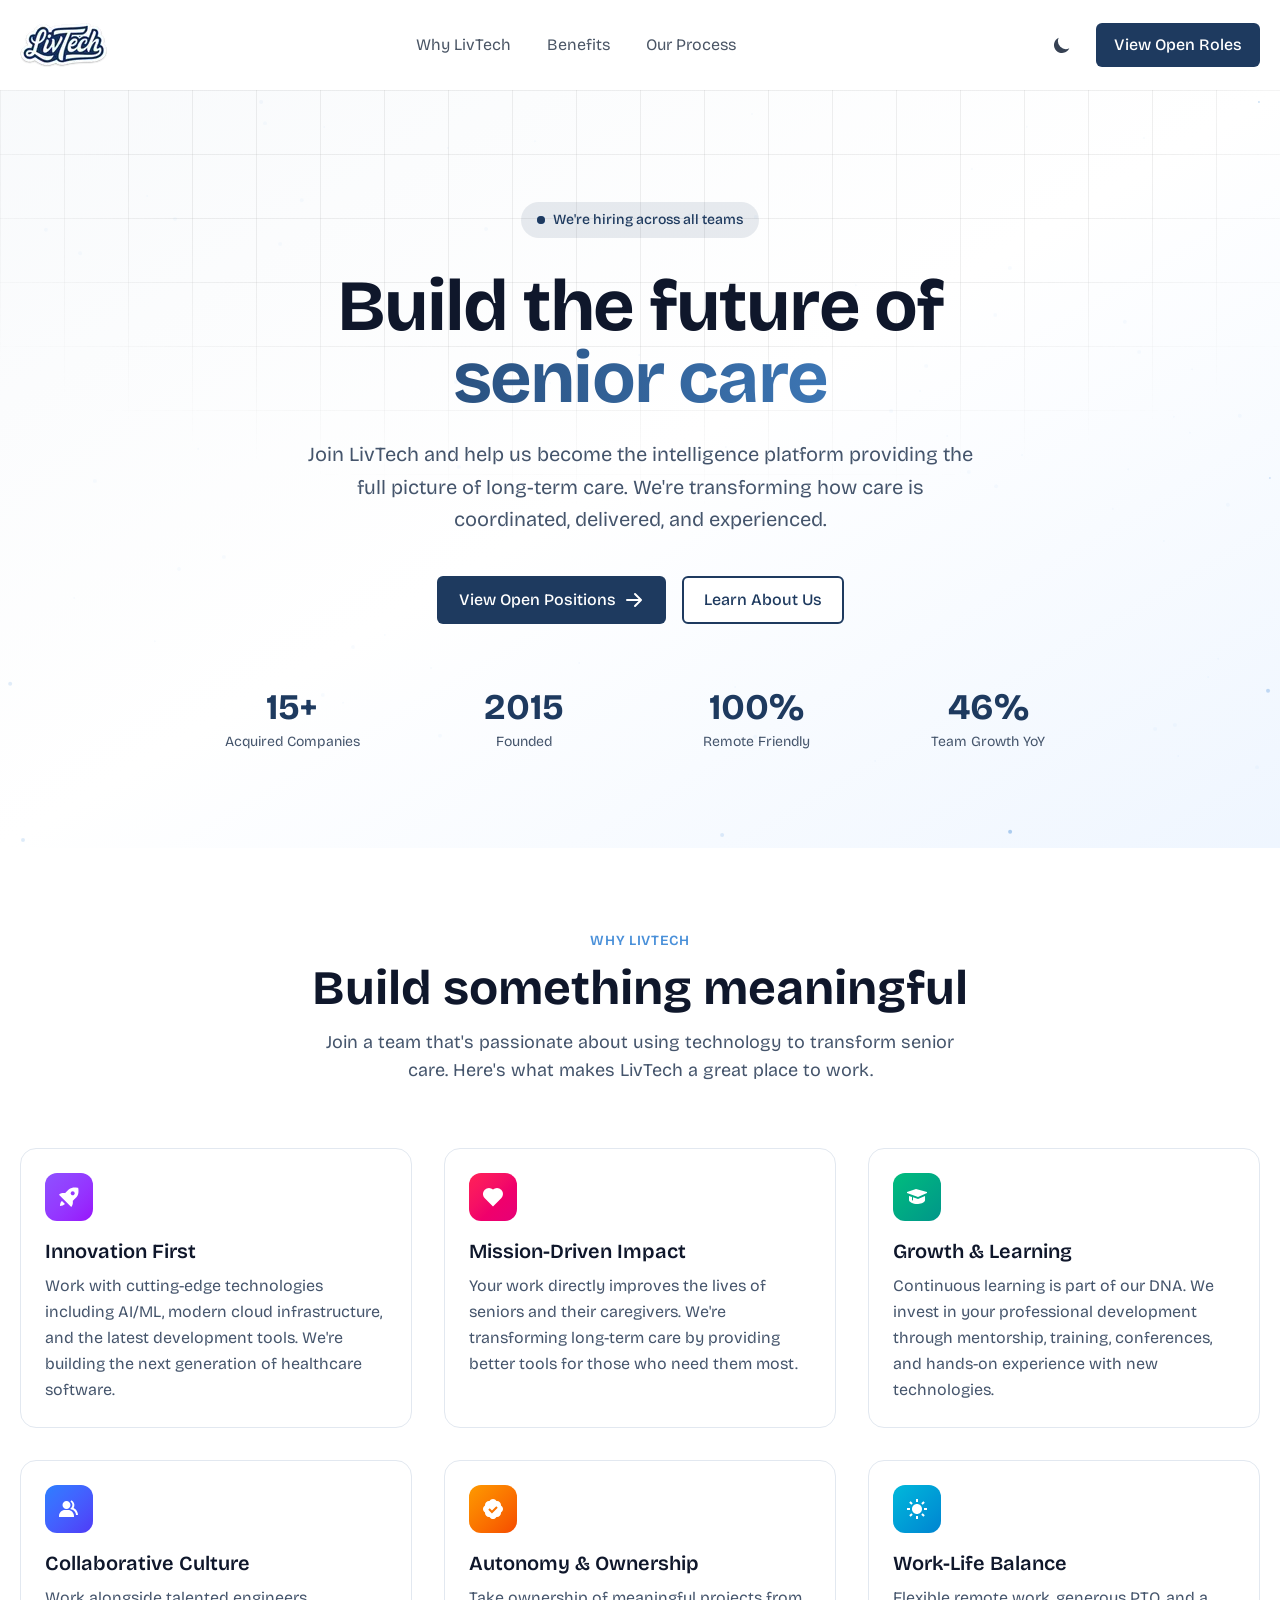
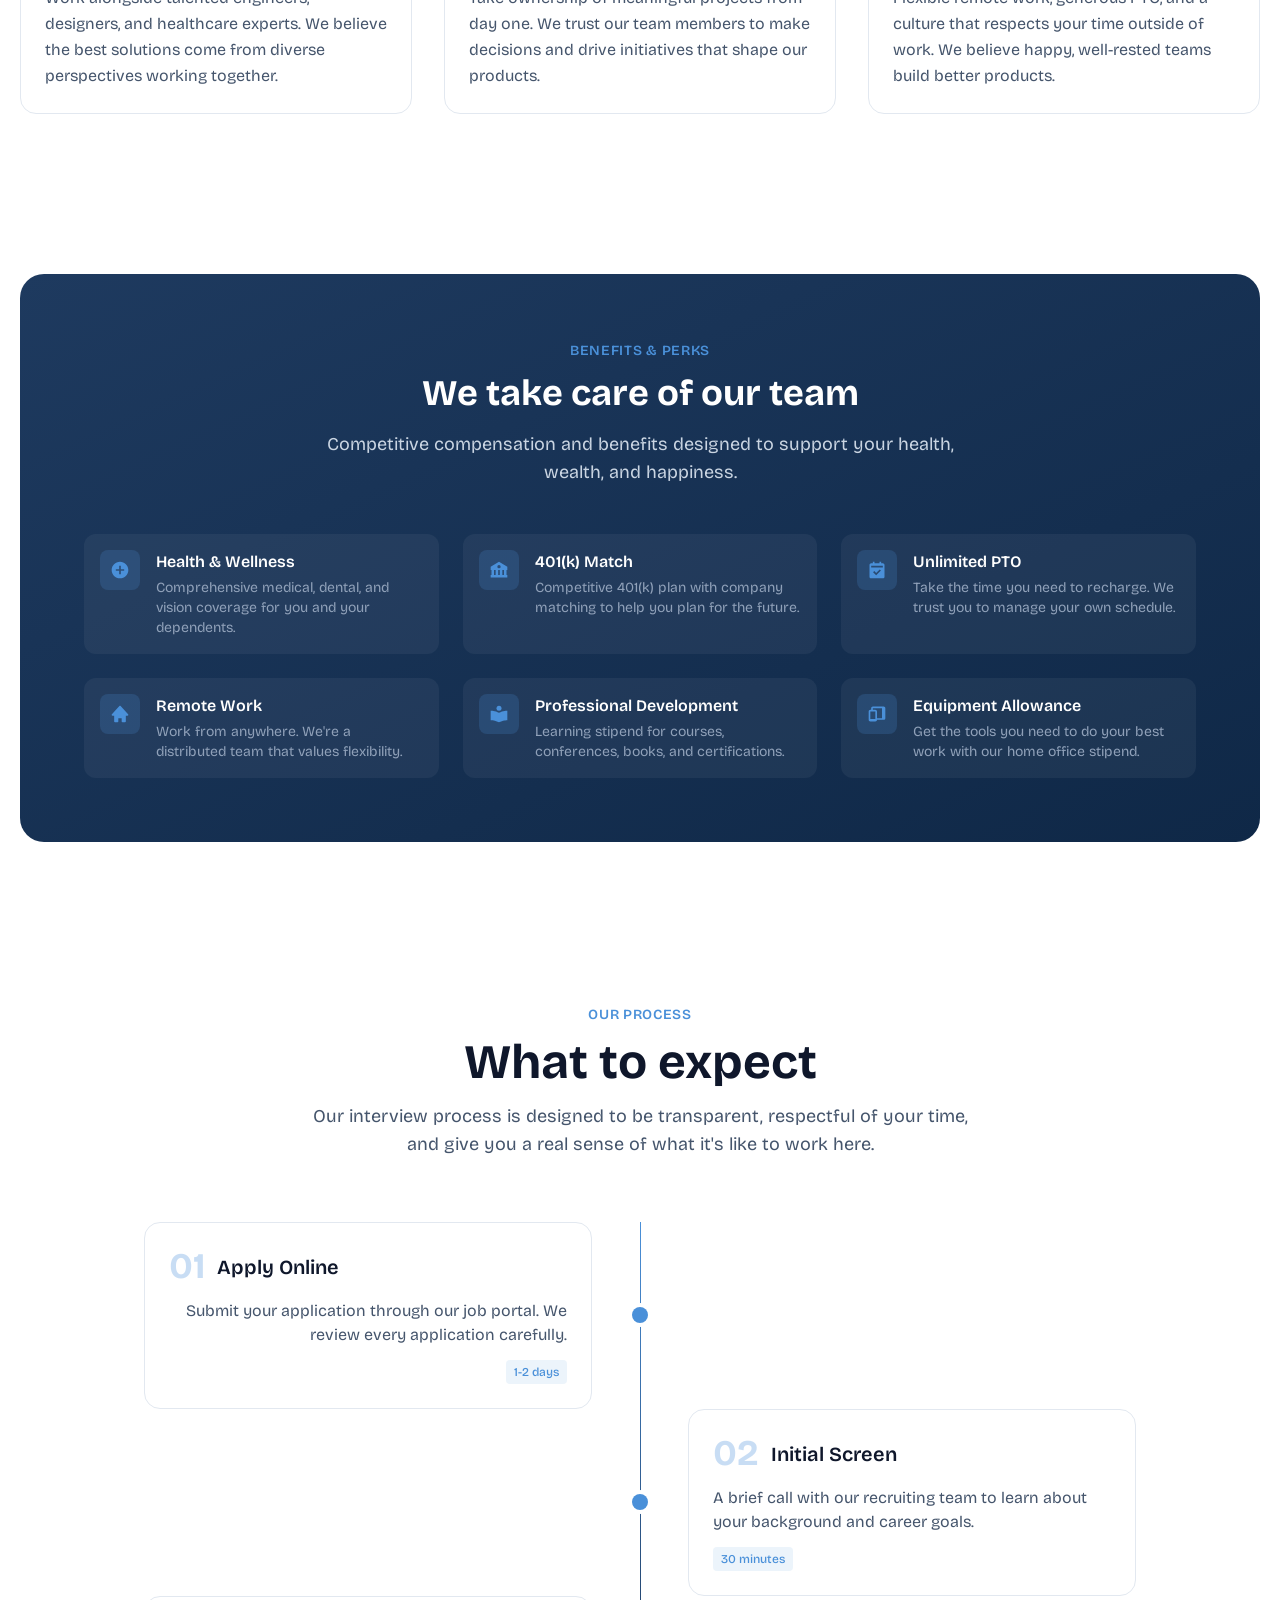
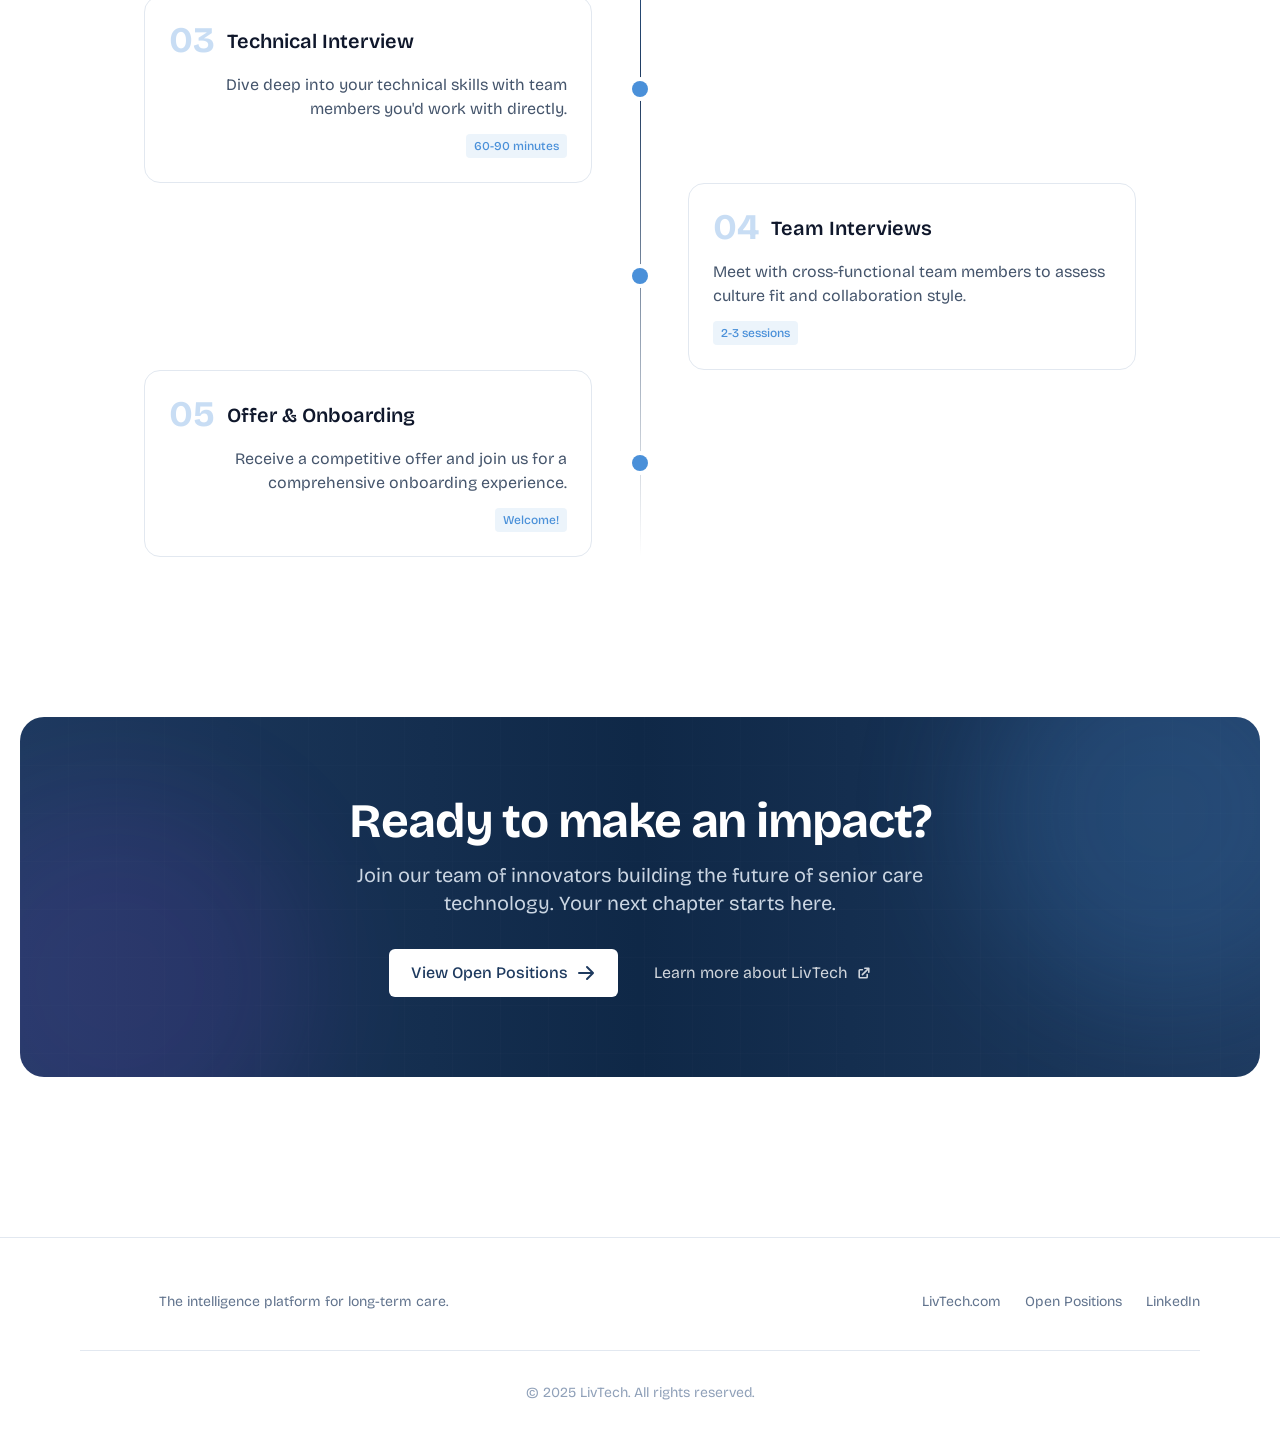
==== index.html @ d40697ac "deploy: LivTechHQ/careers@c39b46c22f52de91d1f152f5b314aa7f18fb8cab" ====
<!DOCTYPE html><html lang="en"> <head><meta charset="UTF-8"><meta name="viewport" content="width=device-width"><link rel="icon" type="image/png" href="/favicon.png"><meta name="generator" content="Astro v5.16.6"><!-- <link rel="preload" as="image" href={src} alt="Hero" /> --><title>LivTech Careers</title><link rel="canonical" href="https://careers.livtech.com/"><meta name="description" content="Find your next career at LivTech, the intelligence platform providing the full picture of long-term care"><meta name="robots" content="index, follow"><meta name="twitter:card" content="summary_large_image"><meta name="twitter:site" content="https://careers.livtech.com"><meta name="twitter:creator" content="@LivTechHQ"><!--
      openGraph={{
        basic: {
          url: canonicalURL,
          type: "website",
          title: `Astroship - Starter Template for Astro`,
          image: resolvedImageWithDomain,
        },
        image: {
          alt: "Astroship Homepage Screenshot",
        },
      }}
    --><style>@keyframes fade-in{0%{opacity:0}to{opacity:1}}@keyframes fade-in-up{0%{opacity:0;transform:translateY(20px)}to{opacity:1;transform:translateY(0)}}.animate-fade-in[data-astro-cid-zi4ldr3x]{animation:fade-in .6s ease-out forwards;opacity:0}.animate-fade-in-up[data-astro-cid-zi4ldr3x]{animation:fade-in-up .6s ease-out forwards;opacity:0}
</style>
<link rel="stylesheet" href="/assets/index.D-CEkFuH.css"></head> <body> <div class="max-w-(--breakpoint-xl) mx-auto px-5">  <header class="flex flex-col lg:flex-row justify-between items-center my-5">  <div class="flex w-full lg:w-auto items-center justify-between"> <a href="/" class="flex items-center gap-2"> <img src="/assets/livtech_rect.DrsUeqZ3_1WnBCJ.webp" alt="LivTech" loading="lazy" decoding="async" fetchpriority="auto" width="87" height="50" class="w-auto"> </a> <div class="flex items-center gap-2 lg:hidden"> <button class="theme-toggle p-2 rounded-lg hover:bg-gray-100 dark:hover:bg-gray-800 transition-colors" aria-label="Toggle theme" type="button"> <!-- Sun icon (shown in dark mode, click to go light) --> <svg class="w-5 h-5 hidden dark:block text-yellow-400" fill="currentColor" viewBox="0 0 20 20"> <path fill-rule="evenodd" d="M10 2a1 1 0 011 1v1a1 1 0 11-2 0V3a1 1 0 011-1zm4 8a4 4 0 11-8 0 4 4 0 018 0zm-.464 4.95l.707.707a1 1 0 001.414-1.414l-.707-.707a1 1 0 00-1.414 1.414zm2.12-10.607a1 1 0 010 1.414l-.706.707a1 1 0 11-1.414-1.414l.707-.707a1 1 0 011.414 0zM17 11a1 1 0 100-2h-1a1 1 0 100 2h1zm-7 4a1 1 0 011 1v1a1 1 0 11-2 0v-1a1 1 0 011-1zM5.05 6.464A1 1 0 106.465 5.05l-.708-.707a1 1 0 00-1.414 1.414l.707.707zm1.414 8.486l-.707.707a1 1 0 01-1.414-1.414l.707-.707a1 1 0 011.414 1.414zM4 11a1 1 0 100-2H3a1 1 0 000 2h1z" clip-rule="evenodd"></path> </svg> <!-- Moon icon (shown in light mode, click to go dark) --> <svg class="w-5 h-5 block dark:hidden text-gray-700" fill="currentColor" viewBox="0 0 20 20"> <path d="M17.293 13.293A8 8 0 016.707 2.707a8.001 8.001 0 1010.586 10.586z"></path> </svg> </button> <script type="module">function c(){const e=localStorage.getItem("theme"),t=window.matchMedia("(prefers-color-scheme: dark)").matches;e==="dark"||!e&&t?document.documentElement.classList.add("dark"):document.documentElement.classList.remove("dark")}function s(){const t=document.documentElement.classList.contains("dark")?"light":"dark";document.documentElement.classList.remove("light","dark"),document.documentElement.classList.add(t),localStorage.setItem("theme",t)}c();document.querySelectorAll(".theme-toggle").forEach(e=>{e.addEventListener("click",s)});window.matchMedia("(prefers-color-scheme: dark)").addEventListener("change",e=>{localStorage.getItem("theme")||(e.matches?document.documentElement.classList.add("dark"):document.documentElement.classList.remove("dark"))});document.addEventListener("astro:after-swap",c);</script>  <button id="astronav-menu" aria-label="Toggle Menu">  <svg fill="currentColor" class="w-4 h-4 text-gray-800 dark:text-gray-200" width="24" height="24" viewBox="0 0 24 24" xmlns="http://www.w3.org/2000/svg"> <title>Toggle Menu</title> <path class="astronav-close-icon astronav-toggle hidden" fill-rule="evenodd" clip-rule="evenodd" d="M18.278 16.864a1 1 0 01-1.414 1.414l-4.829-4.828-4.828 4.828a1 1 0 01-1.414-1.414l4.828-4.829-4.828-4.828a1 1 0 011.414-1.414l4.829 4.828 4.828-4.828a1 1 0 111.414 1.414l-4.828 4.829 4.828 4.828z"></path> <path class="astronav-open-icon astronav-toggle" fill-rule="evenodd" d="M4 5h16a1 1 0 010 2H4a1 1 0 110-2zm0 6h16a1 1 0 010 2H4a1 1 0 010-2zm0 6h16a1 1 0 010 2H4a1 1 0 010-2z"></path> </svg>  </button> </div> </div> <nav class="astronav-items astronav-toggle hidden w-full lg:w-auto mt-2 lg:flex lg:mt-0">  <ul class="flex flex-col lg:flex-row lg:gap-3"> <li> <a href="#why-livtech" class="flex lg:px-3 py-2 items-center text-gray-600 hover:text-gray-900 dark:text-gray-300 dark:hover:text-white transition-colors"> <span>Why LivTech</span> </a> </li><li> <a href="#benefits" class="flex lg:px-3 py-2 items-center text-gray-600 hover:text-gray-900 dark:text-gray-300 dark:hover:text-white transition-colors"> <span>Benefits</span> </a> </li><li> <a href="#process" class="flex lg:px-3 py-2 items-center text-gray-600 hover:text-gray-900 dark:text-gray-300 dark:hover:text-white transition-colors"> <span>Our Process</span> </a> </li> </ul> <div class="lg:hidden flex items-center mt-3 gap-4"> <a href="https://jobs.ashbyhq.com/livtech" target="_blank" class="rounded-md text-center transition-all duration-200 focus-visible:ring-2 ring-offset-2 ring-[var(--color-livtech-accent)] font-medium w-full px-4 py-2 bg-[var(--color-livtech-navy)] dark:bg-[var(--color-livtech-accent)] text-white dark:text-slate-900 hover:bg-[var(--color-livtech-navy-dark)] dark:hover:bg-[var(--color-livtech-accent-light)] border-2 border-transparent">
View Open Roles
 </a> </div>  </nav>  <script>(function(){const closeOnClick = false;

["DOMContentLoaded", "astro:after-swap"].forEach((event) => {
  document.addEventListener(event, addListeners);
});

// Function to clone and replace elements
function cloneAndReplace(element) {
  const clone = element.cloneNode(true);
  element.parentNode.replaceChild(clone, element);
}

function addListeners() {
  // Clean up existing listeners
  const oldMenuButton = document.getElementById("astronav-menu");
  if (oldMenuButton) {
    cloneAndReplace(oldMenuButton);
  }

  const oldDropdownMenus = document.querySelectorAll(".astronav-dropdown");
  oldDropdownMenus.forEach((menu) => {
    cloneAndReplace(menu);
  });

  // Mobile nav toggle
  const menuButton = document.getElementById("astronav-menu");
  menuButton && menuButton.addEventListener("click", toggleMobileNav);

  // Dropdown menus
  const dropdownMenus = document.querySelectorAll(".astronav-dropdown");
  dropdownMenus.forEach((menu) => {
    const button = menu.querySelector("button");
    button &&
      button.addEventListener("click", (event) =>
        toggleDropdownMenu(event, menu, dropdownMenus)
      );

    // Handle Submenu Dropdowns
    const dropDownSubmenus = menu.querySelectorAll(
      ".astronav-dropdown-submenu"
    );

    dropDownSubmenus.forEach((submenu) => {
      const submenuButton = submenu.querySelector("button");
      submenuButton &&
        submenuButton.addEventListener("click", (event) => {
          event.stopImmediatePropagation();
          toggleSubmenuDropdown(event, submenu);
        });
    });
  });

  // Clicking away from dropdown will remove the dropdown class
  document.addEventListener("click", closeAllDropdowns);

  if (closeOnClick) {
    handleCloseOnClick();
  }
}

function toggleMobileNav() {
  [...document.querySelectorAll(".astronav-toggle")].forEach((el) => {
    el.classList.toggle("hidden");
  });
}

function toggleDropdownMenu(event, menu, dropdownMenus) {
  toggleMenu(menu);

  // Close one dropdown when selecting another
  Array.from(dropdownMenus)
    .filter((el) => el !== menu && !menu.contains(el))
    .forEach(closeMenu);

  event.stopPropagation();
}

function toggleSubmenuDropdown(event, submenu) {
  event.stopPropagation();
  toggleMenu(submenu);

  // Close sibling submenus at the same nesting level
  const siblingSubmenus = submenu
    .closest(".astronav-dropdown")
    .querySelectorAll(".astronav-dropdown-submenu");
  Array.from(siblingSubmenus)
    .filter((el) => el !== submenu && !submenu.contains(el))
    .forEach(closeMenu);
}

function closeAllDropdowns(event) {
  const dropdownMenus = document.querySelectorAll(".dropdown-toggle");
  const dropdownParent = document.querySelectorAll(
    ".astronav-dropdown, .astronav-dropdown-submenu"
  );
  const isButtonInsideDropdown = [
    ...document.querySelectorAll(
      `.astronav-dropdown button, .astronav-dropdown label, .astronav-dropdown input,
	  .astronav-dropdown-submenu button, .astronav-dropdown-submenu label, .astronav-dropdown-submenu input,
	  #astronav-menu`
    ),
  ].some((button) => button.contains(event.target));
  if (!isButtonInsideDropdown) {
    dropdownMenus.forEach((d) => {
      // console.log("I ran", d);
      // if (!d.contains(event.target)) {
      d.classList.remove("open");
      d.removeAttribute("open");
      d.classList.add("hidden");
      // }
    });
    dropdownParent.forEach((d) => {
      d.classList.remove("open");
      d.removeAttribute("open");
      d.setAttribute("aria-expanded", "false");
    });
  }
}

function toggleMenu(menu) {
  menu.classList.toggle("open");
  const expanded = menu.getAttribute("aria-expanded") === "true";
  menu.setAttribute("aria-expanded", expanded ? "false" : "true");
  menu.hasAttribute("open")
    ? menu.removeAttribute("open")
    : menu.setAttribute("open", "");

  const dropdownToggle = menu.querySelector(".dropdown-toggle");
  const dropdownExpanded = dropdownToggle.getAttribute("aria-expanded");
  dropdownToggle.classList.toggle("hidden");
  dropdownToggle.setAttribute(
    "aria-expanded",
    dropdownExpanded === "true" ? "false" : "true"
  );
}

function closeMenu(menu) {
  // console.log("closing", menu);
  menu.classList.remove("open");
  menu.removeAttribute("open");
  menu.setAttribute("aria-expanded", "false");
  const dropdownToggles = menu.querySelectorAll(".dropdown-toggle");
  dropdownToggles.forEach((toggle) => {
    toggle.classList.add("hidden");
    toggle.setAttribute("aria-expanded", "false");
  });
}

function handleCloseOnClick() {
  const navMenuItems = document.querySelector(".astronav-items");
  const navToggle = document.getElementById("astronav-menu");
  const navLink = navMenuItems && navMenuItems.querySelectorAll("a");

  const MenuIcons = navToggle.querySelectorAll(".astronav-toggle");

  navLink &&
    navLink.forEach((item) => {
      item.addEventListener("click", () => {
        navMenuItems?.classList.add("hidden");
        MenuIcons.forEach((el) => {
          el.classList.toggle("hidden");
        });
      });
    });
}
})();</script> <div class="hidden lg:flex items-center gap-4"> <button class="theme-toggle p-2 rounded-lg hover:bg-gray-100 dark:hover:bg-gray-800 transition-colors" aria-label="Toggle theme" type="button"> <!-- Sun icon (shown in dark mode, click to go light) --> <svg class="w-5 h-5 hidden dark:block text-yellow-400" fill="currentColor" viewBox="0 0 20 20"> <path fill-rule="evenodd" d="M10 2a1 1 0 011 1v1a1 1 0 11-2 0V3a1 1 0 011-1zm4 8a4 4 0 11-8 0 4 4 0 018 0zm-.464 4.95l.707.707a1 1 0 001.414-1.414l-.707-.707a1 1 0 00-1.414 1.414zm2.12-10.607a1 1 0 010 1.414l-.706.707a1 1 0 11-1.414-1.414l.707-.707a1 1 0 011.414 0zM17 11a1 1 0 100-2h-1a1 1 0 100 2h1zm-7 4a1 1 0 011 1v1a1 1 0 11-2 0v-1a1 1 0 011-1zM5.05 6.464A1 1 0 106.465 5.05l-.708-.707a1 1 0 00-1.414 1.414l.707.707zm1.414 8.486l-.707.707a1 1 0 01-1.414-1.414l.707-.707a1 1 0 011.414 1.414zM4 11a1 1 0 100-2H3a1 1 0 000 2h1z" clip-rule="evenodd"></path> </svg> <!-- Moon icon (shown in light mode, click to go dark) --> <svg class="w-5 h-5 block dark:hidden text-gray-700" fill="currentColor" viewBox="0 0 20 20"> <path d="M17.293 13.293A8 8 0 016.707 2.707a8.001 8.001 0 1010.586 10.586z"></path> </svg> </button>   <a href="https://jobs.ashbyhq.com/livtech" target="_blank" class="rounded-md text-center transition-all duration-200 focus-visible:ring-2 ring-offset-2 ring-[var(--color-livtech-accent)] font-medium px-4 py-2 bg-[var(--color-livtech-navy)] dark:bg-[var(--color-livtech-accent)] text-white dark:text-slate-900 hover:bg-[var(--color-livtech-navy-dark)] dark:hover:bg-[var(--color-livtech-accent-light)] border-2 border-transparent">
View Open Roles
 </a> </div> </header>  </div>  <main class="relative overflow-hidden" data-astro-cid-zi4ldr3x> <!-- Background gradient --> <div class="absolute inset-0 bg-gradient-to-br from-slate-50 via-white to-blue-50 dark:from-slate-950 dark:via-slate-900 dark:to-slate-800 -z-10" data-astro-cid-zi4ldr3x></div> <!-- Animated grid pattern --> <div class="absolute inset-0 bg-[linear-gradient(to_right,#8882_1px,transparent_1px),linear-gradient(to_bottom,#8882_1px,transparent_1px)] bg-[size:4rem_4rem] [mask-image:radial-gradient(ellipse_60%_50%_at_50%_0%,#000_70%,transparent_110%)] -z-10" data-astro-cid-zi4ldr3x></div> <!-- Particles background --> <style>astro-island,astro-slot,astro-static-slot{display:contents}</style><script>(()=>{var e=async t=>{await(await t())()};(self.Astro||(self.Astro={})).load=e;window.dispatchEvent(new Event("astro:load"));})();</script><script>(()=>{var A=Object.defineProperty;var g=(i,o,a)=>o in i?A(i,o,{enumerable:!0,configurable:!0,writable:!0,value:a}):i[o]=a;var d=(i,o,a)=>g(i,typeof o!="symbol"?o+"":o,a);{let i={0:t=>m(t),1:t=>a(t),2:t=>new RegExp(t),3:t=>new Date(t),4:t=>new Map(a(t)),5:t=>new Set(a(t)),6:t=>BigInt(t),7:t=>new URL(t),8:t=>new Uint8Array(t),9:t=>new Uint16Array(t),10:t=>new Uint32Array(t),11:t=>1/0*t},o=t=>{let[l,e]=t;return l in i?i[l](e):void 0},a=t=>t.map(o),m=t=>typeof t!="object"||t===null?t:Object.fromEntries(Object.entries(t).map(([l,e])=>[l,o(e)]));class y extends HTMLElement{constructor(){super(...arguments);d(this,"Component");d(this,"hydrator");d(this,"hydrate",async()=>{var b;if(!this.hydrator||!this.isConnected)return;let e=(b=this.parentElement)==null?void 0:b.closest("astro-island[ssr]");if(e){e.addEventListener("astro:hydrate",this.hydrate,{once:!0});return}let c=this.querySelectorAll("astro-slot"),n={},h=this.querySelectorAll("template[data-astro-template]");for(let r of h){let s=r.closest(this.tagName);s!=null&&s.isSameNode(this)&&(n[r.getAttribute("data-astro-template")||"default"]=r.innerHTML,r.remove())}for(let r of c){let s=r.closest(this.tagName);s!=null&&s.isSameNode(this)&&(n[r.getAttribute("name")||"default"]=r.innerHTML)}let p;try{p=this.hasAttribute("props")?m(JSON.parse(this.getAttribute("props"))):{}}catch(r){let s=this.getAttribute("component-url")||"<unknown>",v=this.getAttribute("component-export");throw v&&(s+=` (export ${v})`),console.error(`[hydrate] Error parsing props for component ${s}`,this.getAttribute("props"),r),r}let u;await this.hydrator(this)(this.Component,p,n,{client:this.getAttribute("client")}),this.removeAttribute("ssr"),this.dispatchEvent(new CustomEvent("astro:hydrate"))});d(this,"unmount",()=>{this.isConnected||this.dispatchEvent(new CustomEvent("astro:unmount"))})}disconnectedCallback(){document.removeEventListener("astro:after-swap",this.unmount),document.addEventListener("astro:after-swap",this.unmount,{once:!0})}connectedCallback(){if(!this.hasAttribute("await-children")||document.readyState==="interactive"||document.readyState==="complete")this.childrenConnectedCallback();else{let e=()=>{document.removeEventListener("DOMContentLoaded",e),c.disconnect(),this.childrenConnectedCallback()},c=new MutationObserver(()=>{var n;((n=this.lastChild)==null?void 0:n.nodeType)===Node.COMMENT_NODE&&this.lastChild.nodeValue==="astro:end"&&(this.lastChild.remove(),e())});c.observe(this,{childList:!0}),document.addEventListener("DOMContentLoaded",e)}}async childrenConnectedCallback(){let e=this.getAttribute("before-hydration-url");e&&await import(e),this.start()}async start(){let e=JSON.parse(this.getAttribute("opts")),c=this.getAttribute("client");if(Astro[c]===void 0){window.addEventListener(`astro:${c}`,()=>this.start(),{once:!0});return}try{await Astro[c](async()=>{let n=this.getAttribute("renderer-url"),[h,{default:p}]=await Promise.all([import(this.getAttribute("component-url")),n?import(n):()=>()=>{}]),u=this.getAttribute("component-export")||"default";if(!u.includes("."))this.Component=h[u];else{this.Component=h;for(let f of u.split("."))this.Component=this.Component[f]}return this.hydrator=p,this.hydrate},e,this)}catch(n){console.error(`[astro-island] Error hydrating ${this.getAttribute("component-url")}`,n)}}attributeChangedCallback(){this.hydrate()}}d(y,"observedAttributes",["props"]),customElements.get("astro-island")||customElements.define("astro-island",y)}})();</script><astro-island uid="Z2tFdvS" prefix="r1" component-url="/assets/particles.DJOWMYPJ.js" component-export="default" renderer-url="/assets/client.9unXo8s5.js" props="{&quot;className&quot;:[0,&quot;absolute inset-0 -z-5&quot;],&quot;quantity&quot;:[0,80],&quot;staticity&quot;:[0,30],&quot;ease&quot;:[0,80],&quot;color&quot;:[0,&quot;#4a90d9&quot;],&quot;data-astro-cid-zi4ldr3x&quot;:[0,true]}" ssr client="load" opts="{&quot;name&quot;:&quot;Particles&quot;,&quot;value&quot;:true}" await-children><div class="pointer-events-none absolute inset-0 -z-5"><canvas></canvas></div><!--astro:end--></astro-island> <div class="pt-20 pb-16 md:pt-28 md:pb-24 px-4" data-astro-cid-zi4ldr3x> <div class="max-w-4xl mx-auto text-center" data-astro-cid-zi4ldr3x> <!-- Badge --> <div class="inline-flex items-center gap-2 px-4 py-2 rounded-full bg-[var(--color-livtech-navy)]/10 dark:bg-[var(--color-livtech-accent)]/20 text-[var(--color-livtech-navy)] dark:text-[var(--color-livtech-accent)] text-sm font-medium mb-8 animate-fade-in" data-astro-cid-zi4ldr3x> <span class="relative flex h-2 w-2" data-astro-cid-zi4ldr3x> <span class="animate-ping absolute inline-flex h-full w-full rounded-full bg-[var(--color-livtech-accent)] opacity-75" data-astro-cid-zi4ldr3x></span> <span class="relative inline-flex rounded-full h-2 w-2 bg-[var(--color-livtech-navy)] dark:bg-[var(--color-livtech-accent)]" data-astro-cid-zi4ldr3x></span> </span>
We're hiring across all teams
</div> <!-- Main headline --> <h1 class="text-4xl sm:text-5xl lg:text-6xl xl:text-7xl font-bold tracking-tight text-slate-900 dark:text-white mb-6 animate-fade-in-up" style="animation-delay: 100ms;" data-astro-cid-zi4ldr3x>
Build the future of
<div class="text-transparent bg-clip-text bg-gradient-to-r from-[var(--color-livtech-navy)] to-[var(--color-livtech-accent)] dark:from-[var(--color-livtech-accent)] dark:to-blue-400" data-astro-cid-zi4ldr3x>
senior care
</div> </h1> <!-- Subheadline --> <p class="text-lg sm:text-xl text-slate-600 dark:text-slate-300 max-w-2xl mx-auto mb-10 leading-relaxed animate-fade-in-up" style="animation-delay: 200ms;" data-astro-cid-zi4ldr3x>
Join LivTech and help us become the intelligence platform providing the full picture of long-term care. We're transforming how care is coordinated, delivered, and experienced.
</p> <!-- CTA buttons --> <div class="flex flex-col sm:flex-row gap-4 justify-center animate-fade-in-up" style="animation-delay: 300ms;" data-astro-cid-zi4ldr3x> <a href="https://jobs.ashbyhq.com/livtech" target="_blank" data-astro-cid-zi4ldr3x="true" class="rounded-md text-center transition-all duration-200 focus-visible:ring-2 ring-offset-2 ring-[var(--color-livtech-accent)] font-medium px-5 py-2.5 bg-[var(--color-livtech-navy)] dark:bg-[var(--color-livtech-accent)] text-white dark:text-slate-900 hover:bg-[var(--color-livtech-navy-dark)] dark:hover:bg-[var(--color-livtech-accent-light)] border-2 border-transparent flex items-center justify-center gap-2 group">
View Open Positions
<svg xmlns="http://www.w3.org/2000/svg" class="h-5 w-5 transition-transform group-hover:translate-x-1" viewBox="0 0 20 20" fill="currentColor" data-astro-cid-zi4ldr3x> <path fill-rule="evenodd" d="M10.293 3.293a1 1 0 011.414 0l6 6a1 1 0 010 1.414l-6 6a1 1 0 01-1.414-1.414L14.586 11H3a1 1 0 110-2h11.586l-4.293-4.293a1 1 0 010-1.414z" clip-rule="evenodd" data-astro-cid-zi4ldr3x></path> </svg>  </a> <a href="#why-livtech" data-astro-cid-zi4ldr3x="true" class="rounded-md text-center transition-all duration-200 focus-visible:ring-2 ring-offset-2 ring-[var(--color-livtech-accent)] font-medium px-5 py-2.5 bg-white dark:bg-transparent border-2 border-[var(--color-livtech-navy)] dark:border-[var(--color-livtech-accent)] hover:bg-gray-100 dark:hover:bg-slate-800 text-[var(--color-livtech-navy)] dark:text-[var(--color-livtech-accent)]">
Learn About Us
 </a> </div> <!-- Stats --> <div class="mt-16 grid grid-cols-2 md:grid-cols-4 gap-8 animate-fade-in-up" style="animation-delay: 400ms;" data-astro-cid-zi4ldr3x> <div class="text-center group" data-astro-cid-zi4ldr3x> <div class="text-3xl md:text-4xl font-bold text-[var(--color-livtech-navy)] dark:text-[var(--color-livtech-accent)] transition-transform group-hover:scale-110" data-astro-cid-zi4ldr3x>15+</div> <div class="text-sm text-slate-600 dark:text-slate-400 mt-1" data-astro-cid-zi4ldr3x>Acquired Companies</div> </div> <div class="text-center group" data-astro-cid-zi4ldr3x> <div class="text-3xl md:text-4xl font-bold text-[var(--color-livtech-navy)] dark:text-[var(--color-livtech-accent)] transition-transform group-hover:scale-110" data-astro-cid-zi4ldr3x>2015</div> <div class="text-sm text-slate-600 dark:text-slate-400 mt-1" data-astro-cid-zi4ldr3x>Founded</div> </div> <div class="text-center group" data-astro-cid-zi4ldr3x> <div class="text-3xl md:text-4xl font-bold text-[var(--color-livtech-navy)] dark:text-[var(--color-livtech-accent)] transition-transform group-hover:scale-110" data-astro-cid-zi4ldr3x>100%</div> <div class="text-sm text-slate-600 dark:text-slate-400 mt-1" data-astro-cid-zi4ldr3x>Remote Friendly</div> </div> <div class="text-center group" data-astro-cid-zi4ldr3x> <div class="text-3xl md:text-4xl font-bold text-[var(--color-livtech-navy)] dark:text-[var(--color-livtech-accent)] transition-transform group-hover:scale-110" data-astro-cid-zi4ldr3x>46%</div> <div class="text-sm text-slate-600 dark:text-slate-400 mt-1" data-astro-cid-zi4ldr3x>Team Growth YoY</div> </div> </div> </div> </div> </main>  <div class="max-w-(--breakpoint-xl) mx-auto px-5">  <section id="why-livtech" class="py-20 scroll-mt-20"> <div class="text-center mb-16"> <span class="text-[var(--color-livtech-accent)] font-semibold text-sm uppercase tracking-wider">Why LivTech</span> <h2 class="text-3xl lg:text-5xl font-bold mt-3 text-slate-900 dark:text-white">
Build something meaningful
</h2> <p class="text-lg mt-4 text-slate-600 dark:text-slate-400 max-w-2xl mx-auto">
Join a team that's passionate about using technology to transform senior care.
      Here's what makes LivTech a great place to work.
</p> </div> <div class="grid md:grid-cols-2 lg:grid-cols-3 gap-8"> <div class="group relative p-6 bg-white dark:bg-slate-900 rounded-2xl border border-slate-200 dark:border-slate-800 hover:border-[var(--color-livtech-accent)]/50 dark:hover:border-[var(--color-livtech-accent)]/50 transition-all duration-300 hover:shadow-lg hover:shadow-[var(--color-livtech-accent)]/10"> <div class="inline-flex items-center justify-center w-12 h-12 rounded-xl bg-gradient-to-br from-violet-500 to-purple-600 mb-4"> <svg width="1em" height="1em" class="text-white w-6 h-6" data-icon="bx:bxs-rocket">   <symbol id="ai:bx:bxs-rocket" viewBox="0 0 24 24"><path d="M15.78 15.84S18.64 13 19.61 12c3.07-3 1.54-9.18 1.54-9.18S15 1.29 12 4.36C9.66 6.64 8.14 8.22 8.14 8.22S4.3 7.42 2 9.72L14.25 22c2.3-2.33 1.53-6.16 1.53-6.16zm-1.5-9a2 2 0 0 1 2.83 0a2 2 0 1 1-2.83 0zM3 21a7.81 7.81 0 0 0 5-2l-3-3c-2 1-2 5-2 5z" fill="currentColor"/></symbol><use href="#ai:bx:bxs-rocket"></use>  </svg> </div> <h3 class="font-semibold text-xl text-slate-900 dark:text-white mb-2">Innovation First</h3> <p class="text-slate-600 dark:text-slate-400 leading-relaxed">Work with cutting-edge technologies including AI/ML, modern cloud infrastructure, and the latest development tools. We&#39;re building the next generation of healthcare software.</p> </div><div class="group relative p-6 bg-white dark:bg-slate-900 rounded-2xl border border-slate-200 dark:border-slate-800 hover:border-[var(--color-livtech-accent)]/50 dark:hover:border-[var(--color-livtech-accent)]/50 transition-all duration-300 hover:shadow-lg hover:shadow-[var(--color-livtech-accent)]/10"> <div class="inline-flex items-center justify-center w-12 h-12 rounded-xl bg-gradient-to-br from-rose-500 to-pink-600 mb-4"> <svg width="1em" height="1em" class="text-white w-6 h-6" data-icon="bx:bxs-heart">   <symbol id="ai:bx:bxs-heart" viewBox="0 0 24 24"><path d="M20.205 4.791a5.938 5.938 0 0 0-4.209-1.754A5.906 5.906 0 0 0 12 4.595a5.904 5.904 0 0 0-3.996-1.558a5.942 5.942 0 0 0-4.213 1.758c-2.353 2.363-2.352 6.059.002 8.412L12 21.414l8.207-8.207c2.354-2.353 2.355-6.049-.002-8.416z" fill="currentColor"/></symbol><use href="#ai:bx:bxs-heart"></use>  </svg> </div> <h3 class="font-semibold text-xl text-slate-900 dark:text-white mb-2">Mission-Driven Impact</h3> <p class="text-slate-600 dark:text-slate-400 leading-relaxed">Your work directly improves the lives of seniors and their caregivers. We&#39;re transforming long-term care by providing better tools for those who need them most.</p> </div><div class="group relative p-6 bg-white dark:bg-slate-900 rounded-2xl border border-slate-200 dark:border-slate-800 hover:border-[var(--color-livtech-accent)]/50 dark:hover:border-[var(--color-livtech-accent)]/50 transition-all duration-300 hover:shadow-lg hover:shadow-[var(--color-livtech-accent)]/10"> <div class="inline-flex items-center justify-center w-12 h-12 rounded-xl bg-gradient-to-br from-emerald-500 to-teal-600 mb-4"> <svg width="1em" height="1em" class="text-white w-6 h-6" data-icon="bx:bxs-graduation">   <symbol id="ai:bx:bxs-graduation" viewBox="0 0 24 24"><path d="M2 7v1l11 4l9-4V7L11 4z" fill="currentColor"/><path d="M4 11v4.267c0 1.621 4.001 3.893 9 3.734c4-.126 6.586-1.972 7-3.467c.024-.089.037-.178.037-.268V11L13 14l-5-1.667v3.213l-1-.364V12l-3-1z" fill="currentColor"/></symbol><use href="#ai:bx:bxs-graduation"></use>  </svg> </div> <h3 class="font-semibold text-xl text-slate-900 dark:text-white mb-2">Growth &amp; Learning</h3> <p class="text-slate-600 dark:text-slate-400 leading-relaxed">Continuous learning is part of our DNA. We invest in your professional development through mentorship, training, conferences, and hands-on experience with new technologies.</p> </div><div class="group relative p-6 bg-white dark:bg-slate-900 rounded-2xl border border-slate-200 dark:border-slate-800 hover:border-[var(--color-livtech-accent)]/50 dark:hover:border-[var(--color-livtech-accent)]/50 transition-all duration-300 hover:shadow-lg hover:shadow-[var(--color-livtech-accent)]/10"> <div class="inline-flex items-center justify-center w-12 h-12 rounded-xl bg-gradient-to-br from-blue-500 to-indigo-600 mb-4"> <svg width="1em" height="1em" class="text-white w-6 h-6" data-icon="bx:bxs-group">   <symbol id="ai:bx:bxs-group" viewBox="0 0 24 24"><path d="M9.5 12c2.206 0 4-1.794 4-4s-1.794-4-4-4s-4 1.794-4 4s1.794 4 4 4zm1.5 1H8c-3.309 0-6 2.691-6 6v1h15v-1c0-3.309-2.691-6-6-6z" fill="currentColor"/><path d="M16.604 11.048a5.67 5.67 0 0 0 .751-3.44c-.179-1.784-1.175-3.361-2.803-4.44l-1.105 1.666c1.119.742 1.8 1.799 1.918 2.974a3.693 3.693 0 0 1-1.072 2.986l-1.192 1.192l1.618.475C18.951 13.701 19 17.957 19 18h2c0-1.789-.956-5.285-4.396-6.952z" fill="currentColor"/></symbol><use href="#ai:bx:bxs-group"></use>  </svg> </div> <h3 class="font-semibold text-xl text-slate-900 dark:text-white mb-2">Collaborative Culture</h3> <p class="text-slate-600 dark:text-slate-400 leading-relaxed">Work alongside talented engineers, designers, and healthcare experts. We believe the best solutions come from diverse perspectives working together.</p> </div><div class="group relative p-6 bg-white dark:bg-slate-900 rounded-2xl border border-slate-200 dark:border-slate-800 hover:border-[var(--color-livtech-accent)]/50 dark:hover:border-[var(--color-livtech-accent)]/50 transition-all duration-300 hover:shadow-lg hover:shadow-[var(--color-livtech-accent)]/10"> <div class="inline-flex items-center justify-center w-12 h-12 rounded-xl bg-gradient-to-br from-amber-500 to-orange-600 mb-4"> <svg width="1em" height="1em" class="text-white w-6 h-6" data-icon="bx:bxs-badge-check">   <symbol id="ai:bx:bxs-badge-check" viewBox="0 0 24 24"><path d="M19.965 8.521C19.988 8.347 20 8.173 20 8c0-2.379-2.143-4.288-4.521-3.965C14.786 2.802 13.466 2 12 2s-2.786.802-3.479 2.035C6.138 3.712 4 5.621 4 8c0 .173.012.347.035.521C2.802 9.215 2 10.535 2 12s.802 2.785 2.035 3.479A3.976 3.976 0 0 0 4 16c0 2.379 2.138 4.283 4.521 3.965C9.214 21.198 10.534 22 12 22s2.786-.802 3.479-2.035C17.857 20.283 20 18.379 20 16c0-.173-.012-.347-.035-.521C21.198 14.785 22 13.465 22 12s-.802-2.785-2.035-3.479zm-9.01 7.895l-3.667-3.714l1.424-1.404l2.257 2.286l4.327-4.294l1.408 1.42l-5.749 5.706z" fill="currentColor"/></symbol><use href="#ai:bx:bxs-badge-check"></use>  </svg> </div> <h3 class="font-semibold text-xl text-slate-900 dark:text-white mb-2">Autonomy &amp; Ownership</h3> <p class="text-slate-600 dark:text-slate-400 leading-relaxed">Take ownership of meaningful projects from day one. We trust our team members to make decisions and drive initiatives that shape our products.</p> </div><div class="group relative p-6 bg-white dark:bg-slate-900 rounded-2xl border border-slate-200 dark:border-slate-800 hover:border-[var(--color-livtech-accent)]/50 dark:hover:border-[var(--color-livtech-accent)]/50 transition-all duration-300 hover:shadow-lg hover:shadow-[var(--color-livtech-accent)]/10"> <div class="inline-flex items-center justify-center w-12 h-12 rounded-xl bg-gradient-to-br from-cyan-500 to-sky-600 mb-4"> <svg width="1em" height="1em" class="text-white w-6 h-6" data-icon="bx:bxs-sun">   <symbol id="ai:bx:bxs-sun" viewBox="0 0 24 24"><path d="M6.995 12c0 2.761 2.246 5.007 5.007 5.007s5.007-2.246 5.007-5.007s-2.246-5.007-5.007-5.007S6.995 9.239 6.995 12zM11 19h2v3h-2zm0-17h2v3h-2zm-9 9h3v2H2zm17 0h3v2h-3zM5.637 19.778l-1.414-1.414l2.121-2.121l1.414 1.414zM16.242 6.344l2.122-2.122l1.414 1.414l-2.122 2.122zM6.344 7.759L4.223 5.637l1.415-1.414l2.12 2.122zm13.434 10.605l-1.414 1.414l-2.122-2.122l1.414-1.414z" fill="currentColor"/></symbol><use href="#ai:bx:bxs-sun"></use>  </svg> </div> <h3 class="font-semibold text-xl text-slate-900 dark:text-white mb-2">Work-Life Balance</h3> <p class="text-slate-600 dark:text-slate-400 leading-relaxed">Flexible remote work, generous PTO, and a culture that respects your time outside of work. We believe happy, well-rested teams build better products.</p> </div> </div> </section> <section id="benefits" class="py-20 scroll-mt-20"> <div class="bg-gradient-to-br from-[var(--color-livtech-navy)] to-[var(--color-livtech-navy-dark)] dark:from-slate-800 dark:to-slate-900 rounded-3xl p-8 md:p-12 lg:p-16"> <div class="text-center mb-12"> <span class="text-[var(--color-livtech-accent)] font-semibold text-sm uppercase tracking-wider">Benefits & Perks</span> <h2 class="text-3xl lg:text-4xl font-bold mt-3 text-white">
We take care of our team
</h2> <p class="text-lg mt-4 text-slate-300 max-w-2xl mx-auto">
Competitive compensation and benefits designed to support your health, wealth, and happiness.
</p> </div> <div class="grid md:grid-cols-2 lg:grid-cols-3 gap-6"> <div class="flex gap-4 p-4 rounded-xl bg-white/5 hover:bg-white/10 transition-colors"> <div class="flex-shrink-0"> <div class="w-10 h-10 rounded-lg bg-[var(--color-livtech-accent)]/20 flex items-center justify-center"> <svg width="1em" height="1em" class="text-[var(--color-livtech-accent)] w-5 h-5" data-icon="bx:bxs-plus-circle">   <symbol id="ai:bx:bxs-plus-circle" viewBox="0 0 24 24"><path d="M12 2C6.486 2 2 6.486 2 12s4.486 10 10 10s10-4.486 10-10S17.514 2 12 2zm5 11h-4v4h-2v-4H7v-2h4V7h2v4h4v2z" fill="currentColor"/></symbol><use href="#ai:bx:bxs-plus-circle"></use>  </svg> </div> </div> <div> <h3 class="font-semibold text-white mb-1">Health &amp; Wellness</h3> <p class="text-sm text-slate-400">Comprehensive medical, dental, and vision coverage for you and your dependents.</p> </div> </div><div class="flex gap-4 p-4 rounded-xl bg-white/5 hover:bg-white/10 transition-colors"> <div class="flex-shrink-0"> <div class="w-10 h-10 rounded-lg bg-[var(--color-livtech-accent)]/20 flex items-center justify-center"> <svg width="1em" height="1em" class="text-[var(--color-livtech-accent)] w-5 h-5" data-icon="bx:bxs-bank">   <symbol id="ai:bx:bxs-bank" viewBox="0 0 24 24"><path d="M2 8v4.001h1V18H2v3h16l3 .001V21h1v-3h-1v-5.999h1V8L12 2L2 8zm4 10v-5.999h2V18H6zm5 0v-5.999h2V18h-2zm7 0h-2v-5.999h2V18zM14 8a2 2 0 1 1-4.001-.001A2 2 0 0 1 14 8z" fill="currentColor"/></symbol><use href="#ai:bx:bxs-bank"></use>  </svg> </div> </div> <div> <h3 class="font-semibold text-white mb-1">401(k) Match</h3> <p class="text-sm text-slate-400">Competitive 401(k) plan with company matching to help you plan for the future.</p> </div> </div><div class="flex gap-4 p-4 rounded-xl bg-white/5 hover:bg-white/10 transition-colors"> <div class="flex-shrink-0"> <div class="w-10 h-10 rounded-lg bg-[var(--color-livtech-accent)]/20 flex items-center justify-center"> <svg width="1em" height="1em" class="text-[var(--color-livtech-accent)] w-5 h-5" data-icon="bx:bxs-calendar-check">   <symbol id="ai:bx:bxs-calendar-check" viewBox="0 0 24 24"><path d="M5 22h14c1.103 0 2-.897 2-2V6c0-1.103-.897-2-2-2h-2V2h-2v2H9V2H7v2H5c-1.103 0-2 .897-2 2v14c0 1.103.897 2 2 2zm6-3.586l-3.707-3.707l1.414-1.414L11 15.586l4.293-4.293l1.414 1.414L11 18.414zM5 7h14v2H5V7z" fill="currentColor"/></symbol><use href="#ai:bx:bxs-calendar-check"></use>  </svg> </div> </div> <div> <h3 class="font-semibold text-white mb-1">Unlimited PTO</h3> <p class="text-sm text-slate-400">Take the time you need to recharge. We trust you to manage your own schedule.</p> </div> </div><div class="flex gap-4 p-4 rounded-xl bg-white/5 hover:bg-white/10 transition-colors"> <div class="flex-shrink-0"> <div class="w-10 h-10 rounded-lg bg-[var(--color-livtech-accent)]/20 flex items-center justify-center"> <svg width="1em" height="1em" class="text-[var(--color-livtech-accent)] w-5 h-5" data-icon="bx:bxs-home">   <symbol id="ai:bx:bxs-home" viewBox="0 0 24 24"><path d="M21.743 12.331l-9-10c-.379-.422-1.107-.422-1.486 0l-9 10a.998.998 0 0 0-.17 1.076c.16.361.518.593.913.593h2v7a1 1 0 0 0 1 1h3a1 1 0 0 0 1-1v-4h4v4a1 1 0 0 0 1 1h3a1 1 0 0 0 1-1v-7h2a.998.998 0 0 0 .743-1.669z" fill="currentColor"/></symbol><use href="#ai:bx:bxs-home"></use>  </svg> </div> </div> <div> <h3 class="font-semibold text-white mb-1">Remote Work</h3> <p class="text-sm text-slate-400">Work from anywhere. We&#39;re a distributed team that values flexibility.</p> </div> </div><div class="flex gap-4 p-4 rounded-xl bg-white/5 hover:bg-white/10 transition-colors"> <div class="flex-shrink-0"> <div class="w-10 h-10 rounded-lg bg-[var(--color-livtech-accent)]/20 flex items-center justify-center"> <svg width="1em" height="1em" class="text-[var(--color-livtech-accent)] w-5 h-5" data-icon="bx:bxs-book-reader">   <symbol id="ai:bx:bxs-book-reader" viewBox="0 0 24 24"><path d="M2 8v11.529S6.621 19.357 12 22c5.379-2.643 10-2.471 10-2.471V8s-5.454 0-10 2.471C7.454 8 2 8 2 8z" fill="currentColor"/><circle cx="12" cy="5" r="3" fill="currentColor"/></symbol><use href="#ai:bx:bxs-book-reader"></use>  </svg> </div> </div> <div> <h3 class="font-semibold text-white mb-1">Professional Development</h3> <p class="text-sm text-slate-400">Learning stipend for courses, conferences, books, and certifications.</p> </div> </div><div class="flex gap-4 p-4 rounded-xl bg-white/5 hover:bg-white/10 transition-colors"> <div class="flex-shrink-0"> <div class="w-10 h-10 rounded-lg bg-[var(--color-livtech-accent)]/20 flex items-center justify-center"> <svg width="1em" height="1em" class="text-[var(--color-livtech-accent)] w-5 h-5" data-icon="bx:bxs-devices">   <symbol id="ai:bx:bxs-devices" viewBox="0 0 24 24"><path d="M20 3H7c-1.103 0-2 .897-2 2v2H4c-1.103 0-2 .897-2 2v10c0 1.103.897 2 2 2h6c1.103 0 2-.897 2-2h8c1.103 0 2-.897 2-2V5c0-1.103-.897-2-2-2zM6 9h4l-.003 9H4V9h2zm6 8V9c0-1.103-.897-2-2-2H7V5h11v12h-6z" fill="currentColor"/></symbol><use href="#ai:bx:bxs-devices"></use>  </svg> </div> </div> <div> <h3 class="font-semibold text-white mb-1">Equipment Allowance</h3> <p class="text-sm text-slate-400">Get the tools you need to do your best work with our home office stipend.</p> </div> </div> </div> </div> </section> <section id="process" class="py-20 scroll-mt-20"> <div class="text-center mb-16"> <span class="text-[var(--color-livtech-accent)] font-semibold text-sm uppercase tracking-wider">Our Process</span> <h2 class="text-3xl lg:text-5xl font-bold mt-3 text-slate-900 dark:text-white">
What to expect
</h2> <p class="text-lg mt-4 text-slate-600 dark:text-slate-400 max-w-2xl mx-auto">
Our interview process is designed to be transparent, respectful of your time, and give you a real sense of what it's like to work here.
</p> </div> <div class="relative"> <!-- Timeline line --> <div class="hidden lg:block absolute left-1/2 top-0 bottom-0 w-px bg-gradient-to-b from-[var(--color-livtech-accent)] via-[var(--color-livtech-navy)] to-transparent"></div> <div class="space-y-8 lg:space-y-0"> <div class="relative flex flex-col lg:flex-row items-center gap-8 lg:flex-row"> <!-- Content --> <div class="flex-1 lg:text-right lg:pr-16"> <div class="bg-white dark:bg-slate-900 p-6 rounded-2xl border border-slate-200 dark:border-slate-800 hover:border-[var(--color-livtech-accent)]/30 transition-all duration-300 lg:ml-auto max-w-md"> <div class="flex items-center gap-3 mb-3"> <span class="text-4xl font-bold text-[var(--color-livtech-accent)]/30">01</span> <h3 class="text-xl font-semibold text-slate-900 dark:text-white">Apply Online</h3> </div> <p class="text-slate-600 dark:text-slate-400 mb-3">Submit your application through our job portal. We review every application carefully.</p> <span class="inline-block text-xs font-medium text-[var(--color-livtech-accent)] bg-[var(--color-livtech-accent)]/10 px-2 py-1 rounded"> 1-2 days </span> </div> </div> <!-- Timeline dot --> <div class="hidden lg:flex absolute left-1/2 -translate-x-1/2 w-4 h-4 rounded-full bg-[var(--color-livtech-accent)] ring-4 ring-white dark:ring-slate-950"></div> <!-- Spacer for alternating layout --> <div class="flex-1 hidden lg:block"></div> </div><div class="relative flex flex-col lg:flex-row items-center gap-8 lg:flex-row-reverse"> <!-- Content --> <div class="flex-1 lg:text-left lg:pl-16"> <div class="bg-white dark:bg-slate-900 p-6 rounded-2xl border border-slate-200 dark:border-slate-800 hover:border-[var(--color-livtech-accent)]/30 transition-all duration-300 lg:mr-auto max-w-md"> <div class="flex items-center gap-3 mb-3"> <span class="text-4xl font-bold text-[var(--color-livtech-accent)]/30">02</span> <h3 class="text-xl font-semibold text-slate-900 dark:text-white">Initial Screen</h3> </div> <p class="text-slate-600 dark:text-slate-400 mb-3">A brief call with our recruiting team to learn about your background and career goals.</p> <span class="inline-block text-xs font-medium text-[var(--color-livtech-accent)] bg-[var(--color-livtech-accent)]/10 px-2 py-1 rounded"> 30 minutes </span> </div> </div> <!-- Timeline dot --> <div class="hidden lg:flex absolute left-1/2 -translate-x-1/2 w-4 h-4 rounded-full bg-[var(--color-livtech-accent)] ring-4 ring-white dark:ring-slate-950"></div> <!-- Spacer for alternating layout --> <div class="flex-1 hidden lg:block"></div> </div><div class="relative flex flex-col lg:flex-row items-center gap-8 lg:flex-row"> <!-- Content --> <div class="flex-1 lg:text-right lg:pr-16"> <div class="bg-white dark:bg-slate-900 p-6 rounded-2xl border border-slate-200 dark:border-slate-800 hover:border-[var(--color-livtech-accent)]/30 transition-all duration-300 lg:ml-auto max-w-md"> <div class="flex items-center gap-3 mb-3"> <span class="text-4xl font-bold text-[var(--color-livtech-accent)]/30">03</span> <h3 class="text-xl font-semibold text-slate-900 dark:text-white">Technical Interview</h3> </div> <p class="text-slate-600 dark:text-slate-400 mb-3">Dive deep into your technical skills with team members you&#39;d work with directly.</p> <span class="inline-block text-xs font-medium text-[var(--color-livtech-accent)] bg-[var(--color-livtech-accent)]/10 px-2 py-1 rounded"> 60-90 minutes </span> </div> </div> <!-- Timeline dot --> <div class="hidden lg:flex absolute left-1/2 -translate-x-1/2 w-4 h-4 rounded-full bg-[var(--color-livtech-accent)] ring-4 ring-white dark:ring-slate-950"></div> <!-- Spacer for alternating layout --> <div class="flex-1 hidden lg:block"></div> </div><div class="relative flex flex-col lg:flex-row items-center gap-8 lg:flex-row-reverse"> <!-- Content --> <div class="flex-1 lg:text-left lg:pl-16"> <div class="bg-white dark:bg-slate-900 p-6 rounded-2xl border border-slate-200 dark:border-slate-800 hover:border-[var(--color-livtech-accent)]/30 transition-all duration-300 lg:mr-auto max-w-md"> <div class="flex items-center gap-3 mb-3"> <span class="text-4xl font-bold text-[var(--color-livtech-accent)]/30">04</span> <h3 class="text-xl font-semibold text-slate-900 dark:text-white">Team Interviews</h3> </div> <p class="text-slate-600 dark:text-slate-400 mb-3">Meet with cross-functional team members to assess culture fit and collaboration style.</p> <span class="inline-block text-xs font-medium text-[var(--color-livtech-accent)] bg-[var(--color-livtech-accent)]/10 px-2 py-1 rounded"> 2-3 sessions </span> </div> </div> <!-- Timeline dot --> <div class="hidden lg:flex absolute left-1/2 -translate-x-1/2 w-4 h-4 rounded-full bg-[var(--color-livtech-accent)] ring-4 ring-white dark:ring-slate-950"></div> <!-- Spacer for alternating layout --> <div class="flex-1 hidden lg:block"></div> </div><div class="relative flex flex-col lg:flex-row items-center gap-8 lg:flex-row"> <!-- Content --> <div class="flex-1 lg:text-right lg:pr-16"> <div class="bg-white dark:bg-slate-900 p-6 rounded-2xl border border-slate-200 dark:border-slate-800 hover:border-[var(--color-livtech-accent)]/30 transition-all duration-300 lg:ml-auto max-w-md"> <div class="flex items-center gap-3 mb-3"> <span class="text-4xl font-bold text-[var(--color-livtech-accent)]/30">05</span> <h3 class="text-xl font-semibold text-slate-900 dark:text-white">Offer &amp; Onboarding</h3> </div> <p class="text-slate-600 dark:text-slate-400 mb-3">Receive a competitive offer and join us for a comprehensive onboarding experience.</p> <span class="inline-block text-xs font-medium text-[var(--color-livtech-accent)] bg-[var(--color-livtech-accent)]/10 px-2 py-1 rounded"> Welcome! </span> </div> </div> <!-- Timeline dot --> <div class="hidden lg:flex absolute left-1/2 -translate-x-1/2 w-4 h-4 rounded-full bg-[var(--color-livtech-accent)] ring-4 ring-white dark:ring-slate-950"></div> <!-- Spacer for alternating layout --> <div class="flex-1 hidden lg:block"></div> </div> </div> </div> </section> <section class="py-20"> <div class="relative overflow-hidden bg-gradient-to-r from-[var(--color-livtech-navy)] via-[var(--color-livtech-navy-dark)] to-[var(--color-livtech-navy)] dark:from-slate-800 dark:via-slate-900 dark:to-slate-800 p-8 md:px-16 md:py-20 rounded-3xl"> <!-- Background pattern --> <div class="absolute inset-0 bg-[linear-gradient(to_right,#fff1_1px,transparent_1px),linear-gradient(to_bottom,#fff1_1px,transparent_1px)] bg-[size:3rem_3rem] opacity-20"></div> <!-- Gradient orbs --> <div class="absolute -top-24 -right-24 w-96 h-96 bg-[var(--color-livtech-accent)] rounded-full blur-3xl opacity-20"></div> <div class="absolute -bottom-24 -left-24 w-96 h-96 bg-purple-500 rounded-full blur-3xl opacity-10"></div> <div class="relative max-w-3xl mx-auto text-center"> <h2 class="text-white text-3xl md:text-5xl font-bold tracking-tight">
Ready to make an impact?
</h2> <p class="text-slate-300 mt-4 text-lg md:text-xl max-w-2xl mx-auto">
Join our team of innovators building the future of senior care technology. Your next chapter starts here.
</p> <div class="flex flex-col sm:flex-row gap-4 justify-center mt-8"> <a href="https://jobs.ashbyhq.com/livtech" target="_blank" class="rounded-md text-center transition-all duration-200 focus-visible:ring-2 ring-offset-2 ring-[var(--color-livtech-accent)] font-medium px-5 py-2.5 bg-white text-[var(--color-livtech-navy)] border-2 border-transparent hover:bg-gray-100 flex items-center justify-center gap-2">
View Open Positions
<svg xmlns="http://www.w3.org/2000/svg" class="h-5 w-5" viewBox="0 0 20 20" fill="currentColor"> <path fill-rule="evenodd" d="M10.293 3.293a1 1 0 011.414 0l6 6a1 1 0 010 1.414l-6 6a1 1 0 01-1.414-1.414L14.586 11H3a1 1 0 110-2h11.586l-4.293-4.293a1 1 0 010-1.414z" clip-rule="evenodd"></path> </svg>  </a> <a href="https://livtech.com" target="_blank" rel="noopener" class="inline-flex items-center justify-center gap-2 px-5 py-2.5 text-white/80 hover:text-white transition-colors">
Learn more about LivTech
<svg xmlns="http://www.w3.org/2000/svg" class="h-4 w-4" viewBox="0 0 20 20" fill="currentColor"> <path d="M11 3a1 1 0 100 2h2.586l-6.293 6.293a1 1 0 101.414 1.414L15 6.414V9a1 1 0 102 0V4a1 1 0 00-1-1h-5z"></path> <path d="M5 5a2 2 0 00-2 2v8a2 2 0 002 2h8a2 2 0 002-2v-3a1 1 0 10-2 0v3H5V7h3a1 1 0 000-2H5z"></path> </svg> </a> </div> </div> </div> </section>  </div>  <footer class="border-t border-slate-200 dark:border-slate-800 mt-20"> <div class="max-w-6xl mx-auto px-4 py-12"> <div class="flex flex-col md:flex-row items-center justify-between gap-6"> <div class="flex items-center gap-6"> <img src="/assets/livtech_rect.DrsUeqZ3_ZhQy28.webp" alt="LivTech" loading="lazy" decoding="async" fetchpriority="auto" width="55" height="32" class="w-auto opacity-70"> <p class="text-sm text-slate-500 dark:text-slate-400">
The intelligence platform for long-term care.
</p> </div> <nav class="flex items-center gap-6"> <a href="https://livtech.com" target="_blank" rel="noopener" class="text-sm text-slate-500 dark:text-slate-400 hover:text-slate-900 dark:hover:text-white transition-colors"> LivTech.com </a><a href="https://jobs.ashbyhq.com/livtech" target="_blank" rel="noopener" class="text-sm text-slate-500 dark:text-slate-400 hover:text-slate-900 dark:hover:text-white transition-colors"> Open Positions </a><a href="https://www.linkedin.com/company/livtech-llc" target="_blank" rel="noopener" class="text-sm text-slate-500 dark:text-slate-400 hover:text-slate-900 dark:hover:text-white transition-colors"> LinkedIn </a> </nav> </div> <div class="mt-8 pt-8 border-t border-slate-200 dark:border-slate-800 text-center"> <p class="text-sm text-slate-400 dark:text-slate-500">
&copy; 2025 LivTech. All rights reserved.
</p> </div> </div> </footer>  </body> </html>
---- assets/index.D-CEkFuH.css ----
.dark{color-scheme:dark}@font-face{font-family:Inter Variable;font-style:normal;font-display:swap;font-weight:100 900;src:url(/assets/inter-cyrillic-ext-wght-normal.BOeWTOD4.woff2) format("woff2-variations");unicode-range:U+0460-052F,U+1C80-1C8A,U+20B4,U+2DE0-2DFF,U+A640-A69F,U+FE2E-FE2F}@font-face{font-family:Inter Variable;font-style:normal;font-display:swap;font-weight:100 900;src:url(/assets/inter-cyrillic-wght-normal.DqGufNeO.woff2) format("woff2-variations");unicode-range:U+0301,U+0400-045F,U+0490-0491,U+04B0-04B1,U+2116}@font-face{font-family:Inter Variable;font-style:normal;font-display:swap;font-weight:100 900;src:url(/assets/inter-greek-ext-wght-normal.DlzME5K_.woff2) format("woff2-variations");unicode-range:U+1F00-1FFF}@font-face{font-family:Inter Variable;font-style:normal;font-display:swap;font-weight:100 900;src:url(/assets/inter-greek-wght-normal.CkhJZR-_.woff2) format("woff2-variations");unicode-range:U+0370-0377,U+037A-037F,U+0384-038A,U+038C,U+038E-03A1,U+03A3-03FF}@font-face{font-family:Inter Variable;font-style:normal;font-display:swap;font-weight:100 900;src:url(/assets/inter-vietnamese-wght-normal.CBcvBZtf.woff2) format("woff2-variations");unicode-range:U+0102-0103,U+0110-0111,U+0128-0129,U+0168-0169,U+01A0-01A1,U+01AF-01B0,U+0300-0301,U+0303-0304,U+0308-0309,U+0323,U+0329,U+1EA0-1EF9,U+20AB}@font-face{font-family:Inter Variable;font-style:normal;font-display:swap;font-weight:100 900;src:url(/assets/inter-latin-ext-wght-normal.DO1Apj_S.woff2) format("woff2-variations");unicode-range:U+0100-02BA,U+02BD-02C5,U+02C7-02CC,U+02CE-02D7,U+02DD-02FF,U+0304,U+0308,U+0329,U+1D00-1DBF,U+1E00-1E9F,U+1EF2-1EFF,U+2020,U+20A0-20AB,U+20AD-20C0,U+2113,U+2C60-2C7F,U+A720-A7FF}@font-face{font-family:Inter Variable;font-style:normal;font-display:swap;font-weight:100 900;src:url(/assets/inter-latin-wght-normal.Dx4kXJAl.woff2) format("woff2-variations");unicode-range:U+0000-00FF,U+0131,U+0152-0153,U+02BB-02BC,U+02C6,U+02DA,U+02DC,U+0304,U+0308,U+0329,U+2000-206F,U+20AC,U+2122,U+2191,U+2193,U+2212,U+2215,U+FEFF,U+FFFD}@font-face{font-family:Bricolage Grotesque Variable;font-style:normal;font-display:swap;font-weight:200 800;src:url(/assets/bricolage-grotesque-vietnamese-wght-normal.BUzh504Q.woff2) format("woff2-variations");unicode-range:U+0102-0103,U+0110-0111,U+0128-0129,U+0168-0169,U+01A0-01A1,U+01AF-01B0,U+0300-0301,U+0303-0304,U+0308-0309,U+0323,U+0329,U+1EA0-1EF9,U+20AB}@font-face{font-family:Bricolage Grotesque Variable;font-style:normal;font-display:swap;font-weight:200 800;src:url(/assets/bricolage-grotesque-latin-ext-wght-normal.CcLUaPy7.woff2) format("woff2-variations");unicode-range:U+0100-02BA,U+02BD-02C5,U+02C7-02CC,U+02CE-02D7,U+02DD-02FF,U+0304,U+0308,U+0329,U+1D00-1DBF,U+1E00-1E9F,U+1EF2-1EFF,U+2020,U+20A0-20AB,U+20AD-20C0,U+2113,U+2C60-2C7F,U+A720-A7FF}@font-face{font-family:Bricolage Grotesque Variable;font-style:normal;font-display:swap;font-weight:200 800;src:url(/assets/bricolage-grotesque-latin-wght-normal.DLoelf7F.woff2) format("woff2-variations");unicode-range:U+0000-00FF,U+0131,U+0152-0153,U+02BB-02BC,U+02C6,U+02DA,U+02DC,U+0304,U+0308,U+0329,U+2000-206F,U+20AC,U+2122,U+2191,U+2193,U+2212,U+2215,U+FEFF,U+FFFD}/*! tailwindcss v4.1.18 | MIT License | https://tailwindcss.com */@layer properties{@supports (((-webkit-hyphens:none)) and (not (margin-trim:inline))) or ((-moz-orient:inline) and (not (color:rgb(from red r g b)))){*,:before,:after,::backdrop{--tw-translate-x:0;--tw-translate-y:0;--tw-translate-z:0;--tw-rotate-x:initial;--tw-rotate-y:initial;--tw-rotate-z:initial;--tw-skew-x:initial;--tw-skew-y:initial;--tw-space-y-reverse:0;--tw-border-style:solid;--tw-gradient-position:initial;--tw-gradient-from:#0000;--tw-gradient-via:#0000;--tw-gradient-to:#0000;--tw-gradient-stops:initial;--tw-gradient-via-stops:initial;--tw-gradient-from-position:0%;--tw-gradient-via-position:50%;--tw-gradient-to-position:100%;--tw-leading:initial;--tw-font-weight:initial;--tw-tracking:initial;--tw-shadow:0 0 #0000;--tw-shadow-color:initial;--tw-shadow-alpha:100%;--tw-inset-shadow:0 0 #0000;--tw-inset-shadow-color:initial;--tw-inset-shadow-alpha:100%;--tw-ring-color:initial;--tw-ring-shadow:0 0 #0000;--tw-inset-ring-color:initial;--tw-inset-ring-shadow:0 0 #0000;--tw-ring-inset:initial;--tw-ring-offset-width:0px;--tw-ring-offset-color:#fff;--tw-ring-offset-shadow:0 0 #0000;--tw-outline-style:solid;--tw-blur:initial;--tw-brightness:initial;--tw-contrast:initial;--tw-grayscale:initial;--tw-hue-rotate:initial;--tw-invert:initial;--tw-opacity:initial;--tw-saturate:initial;--tw-sepia:initial;--tw-drop-shadow:initial;--tw-drop-shadow-color:initial;--tw-drop-shadow-alpha:100%;--tw-drop-shadow-size:initial;--tw-duration:initial;--tw-ease:initial;--tw-scale-x:1;--tw-scale-y:1;--tw-scale-z:1}}}@layer theme{:root,:host{--font-sans:Bricolage Grotesque Variable,Inter Variable,Inter,ui-sans-serif,system-ui,sans-serif,"Apple Color Emoji","Segoe UI Emoji","Segoe UI Symbol","Noto Color Emoji";--font-mono:ui-monospace,SFMono-Regular,Menlo,Monaco,Consolas,"Liberation Mono","Courier New",monospace;--color-orange-600:oklch(64.6% .222 41.116);--color-amber-500:oklch(76.9% .188 70.08);--color-yellow-400:oklch(85.2% .199 91.936);--color-emerald-500:oklch(69.6% .17 162.48);--color-teal-600:oklch(60% .118 184.704);--color-cyan-500:oklch(71.5% .143 215.221);--color-sky-600:oklch(58.8% .158 241.966);--color-blue-50:oklch(97% .014 254.604);--color-blue-400:oklch(70.7% .165 254.624);--color-blue-500:oklch(62.3% .214 259.815);--color-indigo-600:oklch(51.1% .262 276.966);--color-violet-500:oklch(60.6% .25 292.717);--color-purple-500:oklch(62.7% .265 303.9);--color-purple-600:oklch(55.8% .288 302.321);--color-pink-600:oklch(59.2% .249 .584);--color-rose-500:oklch(64.5% .246 16.439);--color-slate-50:oklch(98.4% .003 247.858);--color-slate-100:oklch(96.8% .007 247.896);--color-slate-200:oklch(92.9% .013 255.508);--color-slate-300:oklch(86.9% .022 252.894);--color-slate-400:oklch(70.4% .04 256.788);--color-slate-500:oklch(55.4% .046 257.417);--color-slate-600:oklch(44.6% .043 257.281);--color-slate-700:oklch(37.2% .044 257.287);--color-slate-800:oklch(27.9% .041 260.031);--color-slate-900:oklch(20.8% .042 265.755);--color-slate-950:oklch(12.9% .042 264.695);--color-gray-100:oklch(96.7% .003 264.542);--color-gray-200:oklch(92.8% .006 264.531);--color-gray-300:oklch(87.2% .01 258.338);--color-gray-600:oklch(44.6% .03 256.802);--color-gray-700:oklch(37.3% .034 259.733);--color-gray-800:oklch(27.8% .033 256.848);--color-gray-900:oklch(21% .034 264.665);--color-black:#000;--color-white:#fff;--spacing:.25rem;--breakpoint-xl:80rem;--container-md:28rem;--container-2xl:42rem;--container-3xl:48rem;--container-4xl:56rem;--container-6xl:72rem;--text-xs:.75rem;--text-xs--line-height:calc(1/.75);--text-sm:.875rem;--text-sm--line-height:calc(1.25/.875);--text-lg:1.125rem;--text-lg--line-height:calc(1.75/1.125);--text-xl:1.25rem;--text-xl--line-height:calc(1.75/1.25);--text-3xl:1.875rem;--text-3xl--line-height: 1.2 ;--text-4xl:2.25rem;--text-4xl--line-height:calc(2.5/2.25);--text-5xl:3rem;--text-5xl--line-height:1;--text-6xl:3.75rem;--text-6xl--line-height:1;--text-7xl:4.5rem;--text-7xl--line-height:1;--text-8xl:6rem;--text-8xl--line-height:1;--font-weight-medium:500;--font-weight-semibold:600;--font-weight-bold:700;--tracking-tight:-.025em;--tracking-wider:.05em;--leading-relaxed:1.625;--radius-sm:.25rem;--radius-md:.375rem;--radius-lg:.5rem;--radius-xl:.75rem;--radius-2xl:1rem;--radius-3xl:1.5rem;--ease-out:cubic-bezier(0,0,.2,1);--animate-ping:ping 1s cubic-bezier(0,0,.2,1)infinite;--blur-3xl:64px;--default-transition-duration:.15s;--default-transition-timing-function:cubic-bezier(.4,0,.2,1);--default-font-family:var(--font-sans);--default-mono-font-family:var(--font-mono);--color-livtech-navy:#1e3a5f;--color-livtech-navy-dark:#0f2847;--color-livtech-accent:#4a90d9;--color-livtech-accent-light:#6ba3e0}}@layer base{*,:after,:before,::backdrop{box-sizing:border-box;border:0 solid;margin:0;padding:0}::file-selector-button{box-sizing:border-box;border:0 solid;margin:0;padding:0}html,:host{-webkit-text-size-adjust:100%;tab-size:4;line-height:1.5;font-family:var(--default-font-family,ui-sans-serif,system-ui,sans-serif,"Apple Color Emoji","Segoe UI Emoji","Segoe UI Symbol","Noto Color Emoji");font-feature-settings:var(--default-font-feature-settings,normal);font-variation-settings:var(--default-font-variation-settings,normal);-webkit-tap-highlight-color:transparent}hr{height:0;color:inherit;border-top-width:1px}abbr:where([title]){-webkit-text-decoration:underline dotted;text-decoration:underline dotted}h1,h2,h3,h4,h5,h6{font-size:inherit;font-weight:inherit}a{color:inherit;-webkit-text-decoration:inherit;text-decoration:inherit}b,strong{font-weight:bolder}code,kbd,samp,pre{font-family:var(--default-mono-font-family,ui-monospace,SFMono-Regular,Menlo,Monaco,Consolas,"Liberation Mono","Courier New",monospace);font-feature-settings:var(--default-mono-font-feature-settings,normal);font-variation-settings:var(--default-mono-font-variation-settings,normal);font-size:1em}small{font-size:80%}sub,sup{vertical-align:baseline;font-size:75%;line-height:0;position:relative}sub{bottom:-.25em}sup{top:-.5em}table{text-indent:0;border-color:inherit;border-collapse:collapse}:-moz-focusring{outline:auto}progress{vertical-align:baseline}summary{display:list-item}ol,ul,menu{list-style:none}img,svg,video,canvas,audio,iframe,embed,object{vertical-align:middle;display:block}img,video{max-width:100%;height:auto}button,input,select,optgroup,textarea{font:inherit;font-feature-settings:inherit;font-variation-settings:inherit;letter-spacing:inherit;color:inherit;opacity:1;background-color:#0000;border-radius:0}::file-selector-button{font:inherit;font-feature-settings:inherit;font-variation-settings:inherit;letter-spacing:inherit;color:inherit;opacity:1;background-color:#0000;border-radius:0}:where(select:is([multiple],[size])) optgroup{font-weight:bolder}:where(select:is([multiple],[size])) optgroup option{padding-inline-start:20px}::file-selector-button{margin-inline-end:4px}::placeholder{opacity:1}@supports (not ((-webkit-appearance:-apple-pay-button))) or (contain-intrinsic-size:1px){::placeholder{color:currentColor}@supports (color:color-mix(in lab,red,red)){::placeholder{color:color-mix(in oklab,currentcolor 50%,transparent)}}}textarea{resize:vertical}::-webkit-search-decoration{-webkit-appearance:none}::-webkit-date-and-time-value{min-height:1lh;text-align:inherit}::-webkit-datetime-edit{display:inline-flex}::-webkit-datetime-edit-fields-wrapper{padding:0}::-webkit-datetime-edit{padding-block:0}::-webkit-datetime-edit-year-field{padding-block:0}::-webkit-datetime-edit-month-field{padding-block:0}::-webkit-datetime-edit-day-field{padding-block:0}::-webkit-datetime-edit-hour-field{padding-block:0}::-webkit-datetime-edit-minute-field{padding-block:0}::-webkit-datetime-edit-second-field{padding-block:0}::-webkit-datetime-edit-millisecond-field{padding-block:0}::-webkit-datetime-edit-meridiem-field{padding-block:0}::-webkit-calendar-picker-indicator{line-height:1}:-moz-ui-invalid{box-shadow:none}button,input:where([type=button],[type=reset],[type=submit]){appearance:button}::file-selector-button{appearance:button}::-webkit-inner-spin-button{height:auto}::-webkit-outer-spin-button{height:auto}[hidden]:where(:not([hidden=until-found])){display:none!important}*,:after,:before,::backdrop{border-color:var(--color-gray-200,currentColor)}::file-selector-button{border-color:var(--color-gray-200,currentColor)}.dark{color-scheme:dark}html{transition:background-color .3s,color .3s}body{background-color:var(--color-white);color:var(--color-slate-900)}body:where(.dark,.dark *){background-color:var(--color-slate-950);color:var(--color-slate-100)}}@layer components;@layer utilities{.pointer-events-none{pointer-events:none}.visible{visibility:visible}.absolute{position:absolute}.relative{position:relative}.inset-0{inset:calc(var(--spacing)*0)}.-top-24{top:calc(var(--spacing)*-24)}.top-0{top:calc(var(--spacing)*0)}.-right-24{right:calc(var(--spacing)*-24)}.-bottom-24{bottom:calc(var(--spacing)*-24)}.bottom-0{bottom:calc(var(--spacing)*0)}.-left-24{left:calc(var(--spacing)*-24)}.left-1\/2{left:50%}.-z-5{z-index:-5}.-z-10{z-index:-10}.mx-auto{margin-inline:auto}.my-5{margin-block:calc(var(--spacing)*5)}.mt-1{margin-top:calc(var(--spacing)*1)}.mt-2{margin-top:calc(var(--spacing)*2)}.mt-3{margin-top:calc(var(--spacing)*3)}.mt-4{margin-top:calc(var(--spacing)*4)}.mt-8{margin-top:calc(var(--spacing)*8)}.mt-16{margin-top:calc(var(--spacing)*16)}.mt-20{margin-top:calc(var(--spacing)*20)}.mr-2{margin-right:calc(var(--spacing)*2)}.mb-1{margin-bottom:calc(var(--spacing)*1)}.mb-2{margin-bottom:calc(var(--spacing)*2)}.mb-3{margin-bottom:calc(var(--spacing)*3)}.mb-4{margin-bottom:calc(var(--spacing)*4)}.mb-6{margin-bottom:calc(var(--spacing)*6)}.mb-8{margin-bottom:calc(var(--spacing)*8)}.mb-10{margin-bottom:calc(var(--spacing)*10)}.mb-12{margin-bottom:calc(var(--spacing)*12)}.mb-16{margin-bottom:calc(var(--spacing)*16)}.block{display:block}.flex{display:flex}.grid{display:grid}.hidden{display:none}.inline-block{display:inline-block}.inline-flex{display:inline-flex}.h-2{height:calc(var(--spacing)*2)}.h-4{height:calc(var(--spacing)*4)}.h-5{height:calc(var(--spacing)*5)}.h-6{height:calc(var(--spacing)*6)}.h-10{height:calc(var(--spacing)*10)}.h-12{height:calc(var(--spacing)*12)}.h-96{height:calc(var(--spacing)*96)}.h-full{height:100%}.min-h-\[60vh\]{min-height:60vh}.w-2{width:calc(var(--spacing)*2)}.w-4{width:calc(var(--spacing)*4)}.w-5{width:calc(var(--spacing)*5)}.w-6{width:calc(var(--spacing)*6)}.w-10{width:calc(var(--spacing)*10)}.w-12{width:calc(var(--spacing)*12)}.w-96{width:calc(var(--spacing)*96)}.w-auto{width:auto}.w-full{width:100%}.w-px{width:1px}.max-w-\(--breakpoint-xl\){max-width:var(--breakpoint-xl)}.max-w-2xl{max-width:var(--container-2xl)}.max-w-3xl{max-width:var(--container-3xl)}.max-w-4xl{max-width:var(--container-4xl)}.max-w-6xl{max-width:var(--container-6xl)}.max-w-md{max-width:var(--container-md)}.flex-1{flex:1}.flex-shrink-0{flex-shrink:0}.-translate-x-1\/2{--tw-translate-x: -50% ;translate:var(--tw-translate-x)var(--tw-translate-y)}.transform{transform:var(--tw-rotate-x,)var(--tw-rotate-y,)var(--tw-rotate-z,)var(--tw-skew-x,)var(--tw-skew-y,)}.animate-ping{animation:var(--animate-ping)}.resize{resize:both}.scroll-mt-20{scroll-margin-top:calc(var(--spacing)*20)}.grid-cols-2{grid-template-columns:repeat(2,minmax(0,1fr))}.flex-col{flex-direction:column}.flex-wrap{flex-wrap:wrap}.items-center{align-items:center}.justify-between{justify-content:space-between}.justify-center{justify-content:center}.gap-2{gap:calc(var(--spacing)*2)}.gap-3{gap:calc(var(--spacing)*3)}.gap-4{gap:calc(var(--spacing)*4)}.gap-6{gap:calc(var(--spacing)*6)}.gap-8{gap:calc(var(--spacing)*8)}:where(.space-y-8>:not(:last-child)){--tw-space-y-reverse:0;margin-block-start:calc(calc(var(--spacing)*8)*var(--tw-space-y-reverse));margin-block-end:calc(calc(var(--spacing)*8)*calc(1 - var(--tw-space-y-reverse)))}.overflow-hidden{overflow:hidden}.rounded{border-radius:.25rem}.rounded-2xl{border-radius:var(--radius-2xl)}.rounded-3xl{border-radius:var(--radius-3xl)}.rounded-full{border-radius:3.40282e38px}.rounded-lg{border-radius:var(--radius-lg)}.rounded-md{border-radius:var(--radius-md)}.rounded-sm{border-radius:var(--radius-sm)}.rounded-xl{border-radius:var(--radius-xl)}.border{border-style:var(--tw-border-style);border-width:1px}.border-2{border-style:var(--tw-border-style);border-width:2px}.border-t{border-top-style:var(--tw-border-style);border-top-width:1px}.border-\[var\(--color-livtech-navy\)\]{border-color:var(--color-livtech-navy)}.border-black{border-color:var(--color-black)}.border-slate-200{border-color:var(--color-slate-200)}.border-transparent{border-color:#0000}.bg-\[var\(--color-livtech-accent\)\]{background-color:var(--color-livtech-accent)}.bg-\[var\(--color-livtech-accent\)\]\/10{background-color:#4a90d91a}@supports (color:color-mix(in lab,red,red)){.bg-\[var\(--color-livtech-accent\)\]\/10{background-color:color-mix(in oklab,var(--color-livtech-accent)10%,transparent)}}.bg-\[var\(--color-livtech-accent\)\]\/20{background-color:#4a90d933}@supports (color:color-mix(in lab,red,red)){.bg-\[var\(--color-livtech-accent\)\]\/20{background-color:color-mix(in oklab,var(--color-livtech-accent)20%,transparent)}}.bg-\[var\(--color-livtech-navy\)\]{background-color:var(--color-livtech-navy)}.bg-\[var\(--color-livtech-navy\)\]\/10{background-color:#1e3a5f1a}@supports (color:color-mix(in lab,red,red)){.bg-\[var\(--color-livtech-navy\)\]\/10{background-color:color-mix(in oklab,var(--color-livtech-navy)10%,transparent)}}.bg-black{background-color:var(--color-black)}.bg-gray-100{background-color:var(--color-gray-100)}.bg-purple-500{background-color:var(--color-purple-500)}.bg-white{background-color:var(--color-white)}.bg-white\/5{background-color:#ffffff0d}@supports (color:color-mix(in lab,red,red)){.bg-white\/5{background-color:color-mix(in oklab,var(--color-white)5%,transparent)}}.bg-gradient-to-b{--tw-gradient-position:to bottom in oklab;background-image:linear-gradient(var(--tw-gradient-stops))}.bg-gradient-to-br{--tw-gradient-position:to bottom right in oklab;background-image:linear-gradient(var(--tw-gradient-stops))}.bg-gradient-to-r{--tw-gradient-position:to right in oklab;background-image:linear-gradient(var(--tw-gradient-stops))}.bg-\[linear-gradient\(to_right\,\#8882_1px\,transparent_1px\)\,linear-gradient\(to_bottom\,\#8882_1px\,transparent_1px\)\]{background-image:linear-gradient(90deg,#8882 1px,#0000 1px),linear-gradient(#8882 1px,#0000 1px)}.bg-\[linear-gradient\(to_right\,\#fff1_1px\,transparent_1px\)\,linear-gradient\(to_bottom\,\#fff1_1px\,transparent_1px\)\]{background-image:linear-gradient(90deg,#fff1 1px,#0000 1px),linear-gradient(#fff1 1px,#0000 1px)}.from-\[var\(--color-livtech-accent\)\]{--tw-gradient-from:var(--color-livtech-accent);--tw-gradient-stops:var(--tw-gradient-via-stops,var(--tw-gradient-position),var(--tw-gradient-from)var(--tw-gradient-from-position),var(--tw-gradient-to)var(--tw-gradient-to-position))}.from-\[var\(--color-livtech-navy\)\]{--tw-gradient-from:var(--color-livtech-navy);--tw-gradient-stops:var(--tw-gradient-via-stops,var(--tw-gradient-position),var(--tw-gradient-from)var(--tw-gradient-from-position),var(--tw-gradient-to)var(--tw-gradient-to-position))}.from-amber-500{--tw-gradient-from:var(--color-amber-500);--tw-gradient-stops:var(--tw-gradient-via-stops,var(--tw-gradient-position),var(--tw-gradient-from)var(--tw-gradient-from-position),var(--tw-gradient-to)var(--tw-gradient-to-position))}.from-blue-500{--tw-gradient-from:var(--color-blue-500);--tw-gradient-stops:var(--tw-gradient-via-stops,var(--tw-gradient-position),var(--tw-gradient-from)var(--tw-gradient-from-position),var(--tw-gradient-to)var(--tw-gradient-to-position))}.from-cyan-500{--tw-gradient-from:var(--color-cyan-500);--tw-gradient-stops:var(--tw-gradient-via-stops,var(--tw-gradient-position),var(--tw-gradient-from)var(--tw-gradient-from-position),var(--tw-gradient-to)var(--tw-gradient-to-position))}.from-emerald-500{--tw-gradient-from:var(--color-emerald-500);--tw-gradient-stops:var(--tw-gradient-via-stops,var(--tw-gradient-position),var(--tw-gradient-from)var(--tw-gradient-from-position),var(--tw-gradient-to)var(--tw-gradient-to-position))}.from-rose-500{--tw-gradient-from:var(--color-rose-500);--tw-gradient-stops:var(--tw-gradient-via-stops,var(--tw-gradient-position),var(--tw-gradient-from)var(--tw-gradient-from-position),var(--tw-gradient-to)var(--tw-gradient-to-position))}.from-slate-50{--tw-gradient-from:var(--color-slate-50);--tw-gradient-stops:var(--tw-gradient-via-stops,var(--tw-gradient-position),var(--tw-gradient-from)var(--tw-gradient-from-position),var(--tw-gradient-to)var(--tw-gradient-to-position))}.from-violet-500{--tw-gradient-from:var(--color-violet-500);--tw-gradient-stops:var(--tw-gradient-via-stops,var(--tw-gradient-position),var(--tw-gradient-from)var(--tw-gradient-from-position),var(--tw-gradient-to)var(--tw-gradient-to-position))}.via-\[var\(--color-livtech-navy\)\]{--tw-gradient-via:var(--color-livtech-navy);--tw-gradient-via-stops:var(--tw-gradient-position),var(--tw-gradient-from)var(--tw-gradient-from-position),var(--tw-gradient-via)var(--tw-gradient-via-position),var(--tw-gradient-to)var(--tw-gradient-to-position);--tw-gradient-stops:var(--tw-gradient-via-stops)}.via-\[var\(--color-livtech-navy-dark\)\]{--tw-gradient-via:var(--color-livtech-navy-dark);--tw-gradient-via-stops:var(--tw-gradient-position),var(--tw-gradient-from)var(--tw-gradient-from-position),var(--tw-gradient-via)var(--tw-gradient-via-position),var(--tw-gradient-to)var(--tw-gradient-to-position);--tw-gradient-stops:var(--tw-gradient-via-stops)}.via-white{--tw-gradient-via:var(--color-white);--tw-gradient-via-stops:var(--tw-gradient-position),var(--tw-gradient-from)var(--tw-gradient-from-position),var(--tw-gradient-via)var(--tw-gradient-via-position),var(--tw-gradient-to)var(--tw-gradient-to-position);--tw-gradient-stops:var(--tw-gradient-via-stops)}.to-\[var\(--color-livtech-accent\)\]{--tw-gradient-to:var(--color-livtech-accent);--tw-gradient-stops:var(--tw-gradient-via-stops,var(--tw-gradient-position),var(--tw-gradient-from)var(--tw-gradient-from-position),var(--tw-gradient-to)var(--tw-gradient-to-position))}.to-\[var\(--color-livtech-navy\)\]{--tw-gradient-to:var(--color-livtech-navy);--tw-gradient-stops:var(--tw-gradient-via-stops,var(--tw-gradient-position),var(--tw-gradient-from)var(--tw-gradient-from-position),var(--tw-gradient-to)var(--tw-gradient-to-position))}.to-\[var\(--color-livtech-navy-dark\)\]{--tw-gradient-to:var(--color-livtech-navy-dark);--tw-gradient-stops:var(--tw-gradient-via-stops,var(--tw-gradient-position),var(--tw-gradient-from)var(--tw-gradient-from-position),var(--tw-gradient-to)var(--tw-gradient-to-position))}.to-blue-50{--tw-gradient-to:var(--color-blue-50);--tw-gradient-stops:var(--tw-gradient-via-stops,var(--tw-gradient-position),var(--tw-gradient-from)var(--tw-gradient-from-position),var(--tw-gradient-to)var(--tw-gradient-to-position))}.to-indigo-600{--tw-gradient-to:var(--color-indigo-600);--tw-gradient-stops:var(--tw-gradient-via-stops,var(--tw-gradient-position),var(--tw-gradient-from)var(--tw-gradient-from-position),var(--tw-gradient-to)var(--tw-gradient-to-position))}.to-orange-600{--tw-gradient-to:var(--color-orange-600);--tw-gradient-stops:var(--tw-gradient-via-stops,var(--tw-gradient-position),var(--tw-gradient-from)var(--tw-gradient-from-position),var(--tw-gradient-to)var(--tw-gradient-to-position))}.to-pink-600{--tw-gradient-to:var(--color-pink-600);--tw-gradient-stops:var(--tw-gradient-via-stops,var(--tw-gradient-position),var(--tw-gradient-from)var(--tw-gradient-from-position),var(--tw-gradient-to)var(--tw-gradient-to-position))}.to-purple-600{--tw-gradient-to:var(--color-purple-600);--tw-gradient-stops:var(--tw-gradient-via-stops,var(--tw-gradient-position),var(--tw-gradient-from)var(--tw-gradient-from-position),var(--tw-gradient-to)var(--tw-gradient-to-position))}.to-sky-600{--tw-gradient-to:var(--color-sky-600);--tw-gradient-stops:var(--tw-gradient-via-stops,var(--tw-gradient-position),var(--tw-gradient-from)var(--tw-gradient-from-position),var(--tw-gradient-to)var(--tw-gradient-to-position))}.to-teal-600{--tw-gradient-to:var(--color-teal-600);--tw-gradient-stops:var(--tw-gradient-via-stops,var(--tw-gradient-position),var(--tw-gradient-from)var(--tw-gradient-from-position),var(--tw-gradient-to)var(--tw-gradient-to-position))}.to-transparent{--tw-gradient-to:transparent;--tw-gradient-stops:var(--tw-gradient-via-stops,var(--tw-gradient-position),var(--tw-gradient-from)var(--tw-gradient-from-position),var(--tw-gradient-to)var(--tw-gradient-to-position))}.\[mask-image\:radial-gradient\(ellipse_60\%_50\%_at_50\%_0\%\,\#000_70\%\,transparent_110\%\)\]{-webkit-mask-image:radial-gradient(60% 50% at 50% 0,#000 70%,#0000 110%);mask-image:radial-gradient(60% 50% at 50% 0,#000 70%,#0000 110%)}.bg-\[length\:250\%_100\%\,auto\]{background-size:250% 100%,auto}.bg-\[size\:3rem_3rem\]{background-size:3rem 3rem}.bg-\[size\:4rem_4rem\]{background-size:4rem 4rem}.\[background-clip\:text\,text\]{-webkit-background-clip:text,text;background-clip:text,text}.bg-clip-text{-webkit-background-clip:text;background-clip:text}.\[background-position\:-100\%\]{background-position:-100%}.bg-no-repeat{background-repeat:no-repeat}.p-2{padding:calc(var(--spacing)*2)}.p-4{padding:calc(var(--spacing)*4)}.p-6{padding:calc(var(--spacing)*6)}.p-8{padding:calc(var(--spacing)*8)}.px-2{padding-inline:calc(var(--spacing)*2)}.px-4{padding-inline:calc(var(--spacing)*4)}.px-5{padding-inline:calc(var(--spacing)*5)}.px-6{padding-inline:calc(var(--spacing)*6)}.py-1{padding-block:calc(var(--spacing)*1)}.py-2{padding-block:calc(var(--spacing)*2)}.py-2\.5{padding-block:calc(var(--spacing)*2.5)}.py-3{padding-block:calc(var(--spacing)*3)}.py-12{padding-block:calc(var(--spacing)*12)}.py-20{padding-block:calc(var(--spacing)*20)}.pt-8{padding-top:calc(var(--spacing)*8)}.pt-20{padding-top:calc(var(--spacing)*20)}.pb-16{padding-bottom:calc(var(--spacing)*16)}.text-center{text-align:center}.text-3xl{font-size:var(--text-3xl);line-height:var(--tw-leading,var(--text-3xl--line-height))}.text-4xl{font-size:var(--text-4xl);line-height:var(--tw-leading,var(--text-4xl--line-height))}.text-8xl{font-size:var(--text-8xl);line-height:var(--tw-leading,var(--text-8xl--line-height))}.text-lg{font-size:var(--text-lg);line-height:var(--tw-leading,var(--text-lg--line-height))}.text-sm{font-size:var(--text-sm);line-height:var(--tw-leading,var(--text-sm--line-height))}.text-xl{font-size:var(--text-xl);line-height:var(--tw-leading,var(--text-xl--line-height))}.text-xs{font-size:var(--text-xs);line-height:var(--tw-leading,var(--text-xs--line-height))}.leading-relaxed{--tw-leading:var(--leading-relaxed);line-height:var(--leading-relaxed)}.font-bold{--tw-font-weight:var(--font-weight-bold);font-weight:var(--font-weight-bold)}.font-medium{--tw-font-weight:var(--font-weight-medium);font-weight:var(--font-weight-medium)}.font-semibold{--tw-font-weight:var(--font-weight-semibold);font-weight:var(--font-weight-semibold)}.tracking-tight{--tw-tracking:var(--tracking-tight);letter-spacing:var(--tracking-tight)}.tracking-wider{--tw-tracking:var(--tracking-wider);letter-spacing:var(--tracking-wider)}.text-\[var\(--color-livtech-accent\)\]{color:var(--color-livtech-accent)}.text-\[var\(--color-livtech-accent\)\]\/20{color:#4a90d933}@supports (color:color-mix(in lab,red,red)){.text-\[var\(--color-livtech-accent\)\]\/20{color:color-mix(in oklab,var(--color-livtech-accent)20%,transparent)}}.text-\[var\(--color-livtech-accent\)\]\/30{color:#4a90d94d}@supports (color:color-mix(in lab,red,red)){.text-\[var\(--color-livtech-accent\)\]\/30{color:color-mix(in oklab,var(--color-livtech-accent)30%,transparent)}}.text-\[var\(--color-livtech-navy\)\]{color:var(--color-livtech-navy)}.text-black{color:var(--color-black)}.text-gray-600{color:var(--color-gray-600)}.text-gray-700{color:var(--color-gray-700)}.text-gray-800{color:var(--color-gray-800)}.text-slate-300{color:var(--color-slate-300)}.text-slate-400{color:var(--color-slate-400)}.text-slate-500{color:var(--color-slate-500)}.text-slate-600{color:var(--color-slate-600)}.text-slate-900{color:var(--color-slate-900)}.text-transparent{color:#0000}.text-white{color:var(--color-white)}.text-white\/80{color:#fffc}@supports (color:color-mix(in lab,red,red)){.text-white\/80{color:color-mix(in oklab,var(--color-white)80%,transparent)}}.text-yellow-400{color:var(--color-yellow-400)}.uppercase{text-transform:uppercase}.opacity-10{opacity:.1}.opacity-20{opacity:.2}.opacity-70{opacity:.7}.opacity-75{opacity:.75}.ring-4{--tw-ring-shadow:var(--tw-ring-inset,)0 0 0 calc(4px + var(--tw-ring-offset-width))var(--tw-ring-color,currentcolor);box-shadow:var(--tw-inset-shadow),var(--tw-inset-ring-shadow),var(--tw-ring-offset-shadow),var(--tw-ring-shadow),var(--tw-shadow)}.ring-\[var\(--color-livtech-accent\)\]{--tw-ring-color:var(--color-livtech-accent)}.ring-gray-200{--tw-ring-color:var(--color-gray-200)}.ring-white{--tw-ring-color:var(--color-white)}.ring-offset-2{--tw-ring-offset-width:2px;--tw-ring-offset-shadow:var(--tw-ring-inset,)0 0 0 var(--tw-ring-offset-width)var(--tw-ring-offset-color)}.outline{outline-style:var(--tw-outline-style);outline-width:1px}.blur-3xl{--tw-blur:blur(var(--blur-3xl));filter:var(--tw-blur,)var(--tw-brightness,)var(--tw-contrast,)var(--tw-grayscale,)var(--tw-hue-rotate,)var(--tw-invert,)var(--tw-saturate,)var(--tw-sepia,)var(--tw-drop-shadow,)}.transition{transition-property:color,background-color,border-color,outline-color,text-decoration-color,fill,stroke,--tw-gradient-from,--tw-gradient-via,--tw-gradient-to,opacity,box-shadow,transform,translate,scale,rotate,filter,-webkit-backdrop-filter,backdrop-filter,display,content-visibility,overlay,pointer-events;transition-timing-function:var(--tw-ease,var(--default-transition-timing-function));transition-duration:var(--tw-duration,var(--default-transition-duration))}.transition-all{transition-property:all;transition-timing-function:var(--tw-ease,var(--default-transition-timing-function));transition-duration:var(--tw-duration,var(--default-transition-duration))}.transition-colors{transition-property:color,background-color,border-color,outline-color,text-decoration-color,fill,stroke,--tw-gradient-from,--tw-gradient-via,--tw-gradient-to;transition-timing-function:var(--tw-ease,var(--default-transition-timing-function));transition-duration:var(--tw-duration,var(--default-transition-duration))}.transition-transform{transition-property:transform,translate,scale,rotate;transition-timing-function:var(--tw-ease,var(--default-transition-timing-function));transition-duration:var(--tw-duration,var(--default-transition-duration))}.duration-200{--tw-duration:.2s;transition-duration:.2s}.duration-300{--tw-duration:.3s;transition-duration:.3s}.ease-out{--tw-ease:var(--ease-out);transition-timing-function:var(--ease-out)}.\[background\:linear-gradient\(90deg\,transparent\,rgba\(74\,144\,217\,0\.6\)\,transparent\)_0_0\,var\(--shimmer-color\,\#1e3a5f\)\]{background:linear-gradient(90deg,transparent,#4a90d999,transparent)0 0,var(--shimmer-color,#1e3a5f)}@media(hover:hover){.group-hover\:translate-x-1:is(:where(.group):hover *){--tw-translate-x:calc(var(--spacing)*1);translate:var(--tw-translate-x)var(--tw-translate-y)}.group-hover\:scale-110:is(:where(.group):hover *){--tw-scale-x:110%;--tw-scale-y:110%;--tw-scale-z:110%;scale:var(--tw-scale-x)var(--tw-scale-y)}.hover\:border-\[var\(--color-livtech-accent\)\]\/30:hover{border-color:#4a90d94d}@supports (color:color-mix(in lab,red,red)){.hover\:border-\[var\(--color-livtech-accent\)\]\/30:hover{border-color:color-mix(in oklab,var(--color-livtech-accent)30%,transparent)}}.hover\:border-\[var\(--color-livtech-accent\)\]\/50:hover{border-color:#4a90d980}@supports (color:color-mix(in lab,red,red)){.hover\:border-\[var\(--color-livtech-accent\)\]\/50:hover{border-color:color-mix(in oklab,var(--color-livtech-accent)50%,transparent)}}.hover\:bg-\[var\(--color-livtech-navy-dark\)\]:hover{background-color:var(--color-livtech-navy-dark)}.hover\:bg-black:hover{background-color:var(--color-black)}.hover\:bg-gray-100:hover{background-color:var(--color-gray-100)}.hover\:bg-gray-200:hover{background-color:var(--color-gray-200)}.hover\:bg-slate-900:hover{background-color:var(--color-slate-900)}.hover\:bg-white\/10:hover{background-color:#ffffff1a}@supports (color:color-mix(in lab,red,red)){.hover\:bg-white\/10:hover{background-color:color-mix(in oklab,var(--color-white)10%,transparent)}}.hover\:text-gray-900:hover{color:var(--color-gray-900)}.hover\:text-slate-900:hover{color:var(--color-slate-900)}.hover\:text-white:hover{color:var(--color-white)}.hover\:shadow-\[var\(--color-livtech-accent\)\]\/10:hover{--tw-shadow-alpha:10%;--tw-shadow:var(--color-livtech-accent);box-shadow:var(--tw-inset-shadow),var(--tw-inset-ring-shadow),var(--tw-ring-offset-shadow),var(--tw-ring-shadow),var(--tw-shadow)}.hover\:shadow-lg:hover{--tw-shadow:0 10px 15px -3px var(--tw-shadow-color,#0000001a),0 4px 6px -4px var(--tw-shadow-color,#0000001a);box-shadow:var(--tw-inset-shadow),var(--tw-inset-ring-shadow),var(--tw-ring-offset-shadow),var(--tw-ring-shadow),var(--tw-shadow)}}.focus-visible\:ring-2:focus-visible{--tw-ring-shadow:var(--tw-ring-inset,)0 0 0 calc(2px + var(--tw-ring-offset-width))var(--tw-ring-color,currentcolor);box-shadow:var(--tw-inset-shadow),var(--tw-inset-ring-shadow),var(--tw-ring-offset-shadow),var(--tw-ring-shadow),var(--tw-shadow)}@media(min-width:40rem){.sm\:flex-row{flex-direction:row}.sm\:text-5xl{font-size:var(--text-5xl);line-height:var(--tw-leading,var(--text-5xl--line-height))}.sm\:text-xl{font-size:var(--text-xl);line-height:var(--tw-leading,var(--text-xl--line-height))}}@media(min-width:48rem){.md\:grid-cols-2{grid-template-columns:repeat(2,minmax(0,1fr))}.md\:grid-cols-4{grid-template-columns:repeat(4,minmax(0,1fr))}.md\:flex-row{flex-direction:row}.md\:p-12{padding:calc(var(--spacing)*12)}.md\:px-16{padding-inline:calc(var(--spacing)*16)}.md\:py-20{padding-block:calc(var(--spacing)*20)}.md\:pt-28{padding-top:calc(var(--spacing)*28)}.md\:pb-24{padding-bottom:calc(var(--spacing)*24)}.md\:text-4xl{font-size:var(--text-4xl);line-height:var(--tw-leading,var(--text-4xl--line-height))}.md\:text-5xl{font-size:var(--text-5xl);line-height:var(--tw-leading,var(--text-5xl--line-height))}.md\:text-xl{font-size:var(--text-xl);line-height:var(--tw-leading,var(--text-xl--line-height))}}@media(min-width:64rem){.lg\:mt-0{margin-top:calc(var(--spacing)*0)}.lg\:mr-auto{margin-right:auto}.lg\:ml-auto{margin-left:auto}.lg\:block{display:block}.lg\:flex{display:flex}.lg\:hidden{display:none}.lg\:w-auto{width:auto}.lg\:grid-cols-3{grid-template-columns:repeat(3,minmax(0,1fr))}.lg\:flex-row{flex-direction:row}.lg\:flex-row-reverse{flex-direction:row-reverse}.lg\:gap-3{gap:calc(var(--spacing)*3)}:where(.lg\:space-y-0>:not(:last-child)){--tw-space-y-reverse:0;margin-block-start:calc(calc(var(--spacing)*0)*var(--tw-space-y-reverse));margin-block-end:calc(calc(var(--spacing)*0)*calc(1 - var(--tw-space-y-reverse)))}.lg\:p-16{padding:calc(var(--spacing)*16)}.lg\:px-3{padding-inline:calc(var(--spacing)*3)}.lg\:pr-16{padding-right:calc(var(--spacing)*16)}.lg\:pl-16{padding-left:calc(var(--spacing)*16)}.lg\:text-left{text-align:left}.lg\:text-right{text-align:right}.lg\:text-4xl{font-size:var(--text-4xl);line-height:var(--tw-leading,var(--text-4xl--line-height))}.lg\:text-5xl{font-size:var(--text-5xl);line-height:var(--tw-leading,var(--text-5xl--line-height))}.lg\:text-6xl{font-size:var(--text-6xl);line-height:var(--tw-leading,var(--text-6xl--line-height))}}@media(min-width:80rem){.xl\:text-7xl{font-size:var(--text-7xl);line-height:var(--tw-leading,var(--text-7xl--line-height))}}.dark\:block:where(.dark,.dark *){display:block}.dark\:hidden:where(.dark,.dark *){display:none}.dark\:border-\[var\(--color-livtech-accent\)\]:where(.dark,.dark *){border-color:var(--color-livtech-accent)}.dark\:border-slate-800:where(.dark,.dark *){border-color:var(--color-slate-800)}.dark\:bg-\[var\(--color-livtech-accent\)\]:where(.dark,.dark *){background-color:var(--color-livtech-accent)}.dark\:bg-\[var\(--color-livtech-accent\)\]\/20:where(.dark,.dark *){background-color:#4a90d933}@supports (color:color-mix(in lab,red,red)){.dark\:bg-\[var\(--color-livtech-accent\)\]\/20:where(.dark,.dark *){background-color:color-mix(in oklab,var(--color-livtech-accent)20%,transparent)}}.dark\:bg-slate-800:where(.dark,.dark *){background-color:var(--color-slate-800)}.dark\:bg-slate-900:where(.dark,.dark *){background-color:var(--color-slate-900)}.dark\:bg-transparent:where(.dark,.dark *){background-color:#0000}.dark\:from-\[var\(--color-livtech-accent\)\]:where(.dark,.dark *){--tw-gradient-from:var(--color-livtech-accent);--tw-gradient-stops:var(--tw-gradient-via-stops,var(--tw-gradient-position),var(--tw-gradient-from)var(--tw-gradient-from-position),var(--tw-gradient-to)var(--tw-gradient-to-position))}.dark\:from-slate-800:where(.dark,.dark *){--tw-gradient-from:var(--color-slate-800);--tw-gradient-stops:var(--tw-gradient-via-stops,var(--tw-gradient-position),var(--tw-gradient-from)var(--tw-gradient-from-position),var(--tw-gradient-to)var(--tw-gradient-to-position))}.dark\:from-slate-950:where(.dark,.dark *){--tw-gradient-from:var(--color-slate-950);--tw-gradient-stops:var(--tw-gradient-via-stops,var(--tw-gradient-position),var(--tw-gradient-from)var(--tw-gradient-from-position),var(--tw-gradient-to)var(--tw-gradient-to-position))}.dark\:via-slate-900:where(.dark,.dark *){--tw-gradient-via:var(--color-slate-900);--tw-gradient-via-stops:var(--tw-gradient-position),var(--tw-gradient-from)var(--tw-gradient-from-position),var(--tw-gradient-via)var(--tw-gradient-via-position),var(--tw-gradient-to)var(--tw-gradient-to-position);--tw-gradient-stops:var(--tw-gradient-via-stops)}.dark\:to-blue-400:where(.dark,.dark *){--tw-gradient-to:var(--color-blue-400);--tw-gradient-stops:var(--tw-gradient-via-stops,var(--tw-gradient-position),var(--tw-gradient-from)var(--tw-gradient-from-position),var(--tw-gradient-to)var(--tw-gradient-to-position))}.dark\:to-slate-800:where(.dark,.dark *){--tw-gradient-to:var(--color-slate-800);--tw-gradient-stops:var(--tw-gradient-via-stops,var(--tw-gradient-position),var(--tw-gradient-from)var(--tw-gradient-from-position),var(--tw-gradient-to)var(--tw-gradient-to-position))}.dark\:to-slate-900:where(.dark,.dark *){--tw-gradient-to:var(--color-slate-900);--tw-gradient-stops:var(--tw-gradient-via-stops,var(--tw-gradient-position),var(--tw-gradient-from)var(--tw-gradient-from-position),var(--tw-gradient-to)var(--tw-gradient-to-position))}.dark\:text-\[var\(--color-livtech-accent\)\]:where(.dark,.dark *){color:var(--color-livtech-accent)}.dark\:text-gray-200:where(.dark,.dark *){color:var(--color-gray-200)}.dark\:text-gray-300:where(.dark,.dark *){color:var(--color-gray-300)}.dark\:text-slate-300:where(.dark,.dark *){color:var(--color-slate-300)}.dark\:text-slate-400:where(.dark,.dark *){color:var(--color-slate-400)}.dark\:text-slate-500:where(.dark,.dark *){color:var(--color-slate-500)}.dark\:text-slate-900:where(.dark,.dark *){color:var(--color-slate-900)}.dark\:text-white:where(.dark,.dark *){color:var(--color-white)}.dark\:ring-slate-950:where(.dark,.dark *){--tw-ring-color:var(--color-slate-950)}@media(hover:hover){.dark\:hover\:border-\[var\(--color-livtech-accent\)\]\/50:where(.dark,.dark *):hover{border-color:#4a90d980}@supports (color:color-mix(in lab,red,red)){.dark\:hover\:border-\[var\(--color-livtech-accent\)\]\/50:where(.dark,.dark *):hover{border-color:color-mix(in oklab,var(--color-livtech-accent)50%,transparent)}}.dark\:hover\:bg-\[var\(--color-livtech-accent-light\)\]:where(.dark,.dark *):hover{background-color:var(--color-livtech-accent-light)}.dark\:hover\:bg-gray-800:where(.dark,.dark *):hover{background-color:var(--color-gray-800)}.dark\:hover\:bg-slate-700:where(.dark,.dark *):hover{background-color:var(--color-slate-700)}.dark\:hover\:bg-slate-800:where(.dark,.dark *):hover{background-color:var(--color-slate-800)}.dark\:hover\:text-white:where(.dark,.dark *):hover{color:var(--color-white)}}}@property --tw-translate-x{syntax:"*";inherits:false;initial-value:0}@property --tw-translate-y{syntax:"*";inherits:false;initial-value:0}@property --tw-translate-z{syntax:"*";inherits:false;initial-value:0}@property --tw-rotate-x{syntax:"*";inherits:false}@property --tw-rotate-y{syntax:"*";inherits:false}@property --tw-rotate-z{syntax:"*";inherits:false}@property --tw-skew-x{syntax:"*";inherits:false}@property --tw-skew-y{syntax:"*";inherits:false}@property --tw-space-y-reverse{syntax:"*";inherits:false;initial-value:0}@property --tw-border-style{syntax:"*";inherits:false;initial-value:solid}@property --tw-gradient-position{syntax:"*";inherits:false}@property --tw-gradient-from{syntax:"<color>";inherits:false;initial-value:#0000}@property --tw-gradient-via{syntax:"<color>";inherits:false;initial-value:#0000}@property --tw-gradient-to{syntax:"<color>";inherits:false;initial-value:#0000}@property --tw-gradient-stops{syntax:"*";inherits:false}@property --tw-gradient-via-stops{syntax:"*";inherits:false}@property --tw-gradient-from-position{syntax:"<length-percentage>";inherits:false;initial-value:0%}@property --tw-gradient-via-position{syntax:"<length-percentage>";inherits:false;initial-value:50%}@property --tw-gradient-to-position{syntax:"<length-percentage>";inherits:false;initial-value:100%}@property --tw-leading{syntax:"*";inherits:false}@property --tw-font-weight{syntax:"*";inherits:false}@property --tw-tracking{syntax:"*";inherits:false}@property --tw-shadow{syntax:"*";inherits:false;initial-value:0 0 #0000}@property --tw-shadow-color{syntax:"*";inherits:false}@property --tw-shadow-alpha{syntax:"<percentage>";inherits:false;initial-value:100%}@property --tw-inset-shadow{syntax:"*";inherits:false;initial-value:0 0 #0000}@property --tw-inset-shadow-color{syntax:"*";inherits:false}@property --tw-inset-shadow-alpha{syntax:"<percentage>";inherits:false;initial-value:100%}@property --tw-ring-color{syntax:"*";inherits:false}@property --tw-ring-shadow{syntax:"*";inherits:false;initial-value:0 0 #0000}@property --tw-inset-ring-color{syntax:"*";inherits:false}@property --tw-inset-ring-shadow{syntax:"*";inherits:false;initial-value:0 0 #0000}@property --tw-ring-inset{syntax:"*";inherits:false}@property --tw-ring-offset-width{syntax:"<length>";inherits:false;initial-value:0}@property --tw-ring-offset-color{syntax:"*";inherits:false;initial-value:#fff}@property --tw-ring-offset-shadow{syntax:"*";inherits:false;initial-value:0 0 #0000}@property --tw-outline-style{syntax:"*";inherits:false;initial-value:solid}@property --tw-blur{syntax:"*";inherits:false}@property --tw-brightness{syntax:"*";inherits:false}@property --tw-contrast{syntax:"*";inherits:false}@property --tw-grayscale{syntax:"*";inherits:false}@property --tw-hue-rotate{syntax:"*";inherits:false}@property --tw-invert{syntax:"*";inherits:false}@property --tw-opacity{syntax:"*";inherits:false}@property --tw-saturate{syntax:"*";inherits:false}@property --tw-sepia{syntax:"*";inherits:false}@property --tw-drop-shadow{syntax:"*";inherits:false}@property --tw-drop-shadow-color{syntax:"*";inherits:false}@property --tw-drop-shadow-alpha{syntax:"<percentage>";inherits:false;initial-value:100%}@property --tw-drop-shadow-size{syntax:"*";inherits:false}@property --tw-duration{syntax:"*";inherits:false}@property --tw-ease{syntax:"*";inherits:false}@property --tw-scale-x{syntax:"*";inherits:false;initial-value:1}@property --tw-scale-y{syntax:"*";inherits:false;initial-value:1}@property --tw-scale-z{syntax:"*";inherits:false;initial-value:1}@keyframes ping{75%,to{opacity:0;transform:scale(2)}}img{content-visibility:auto}
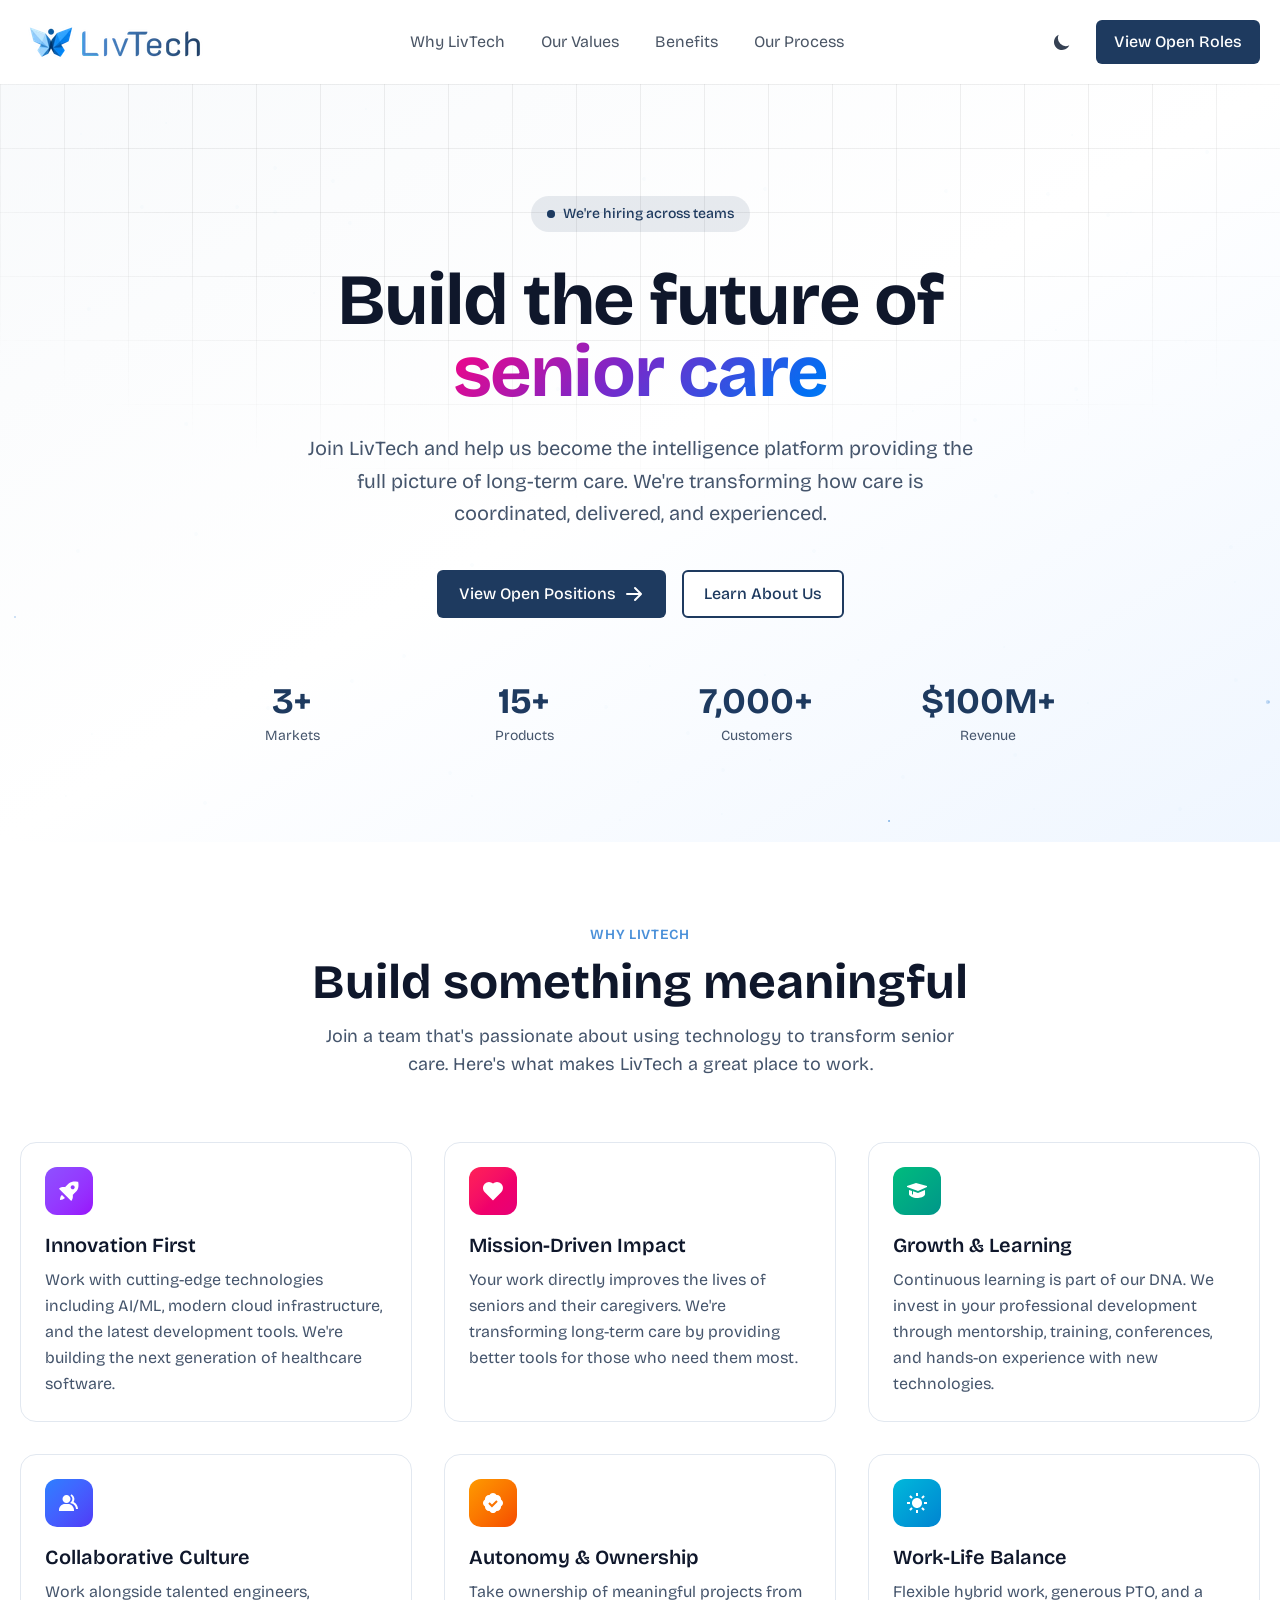
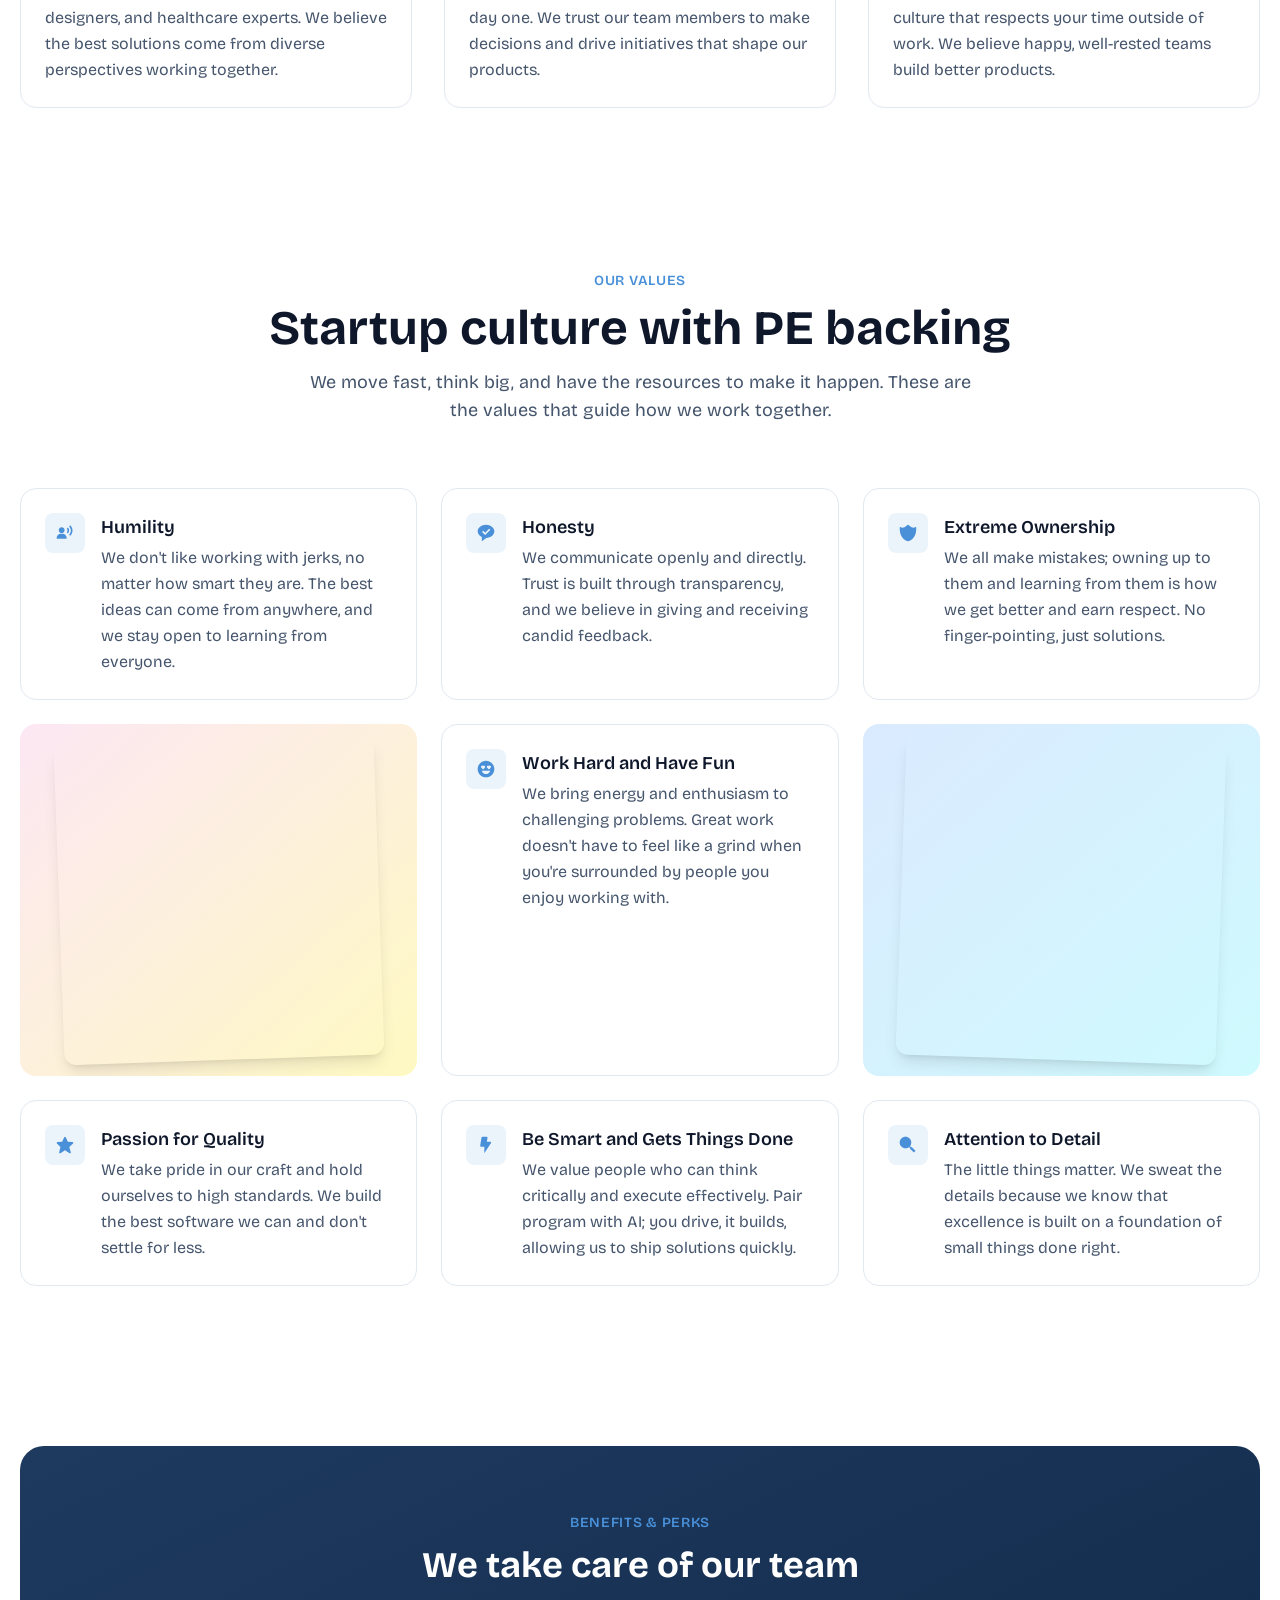
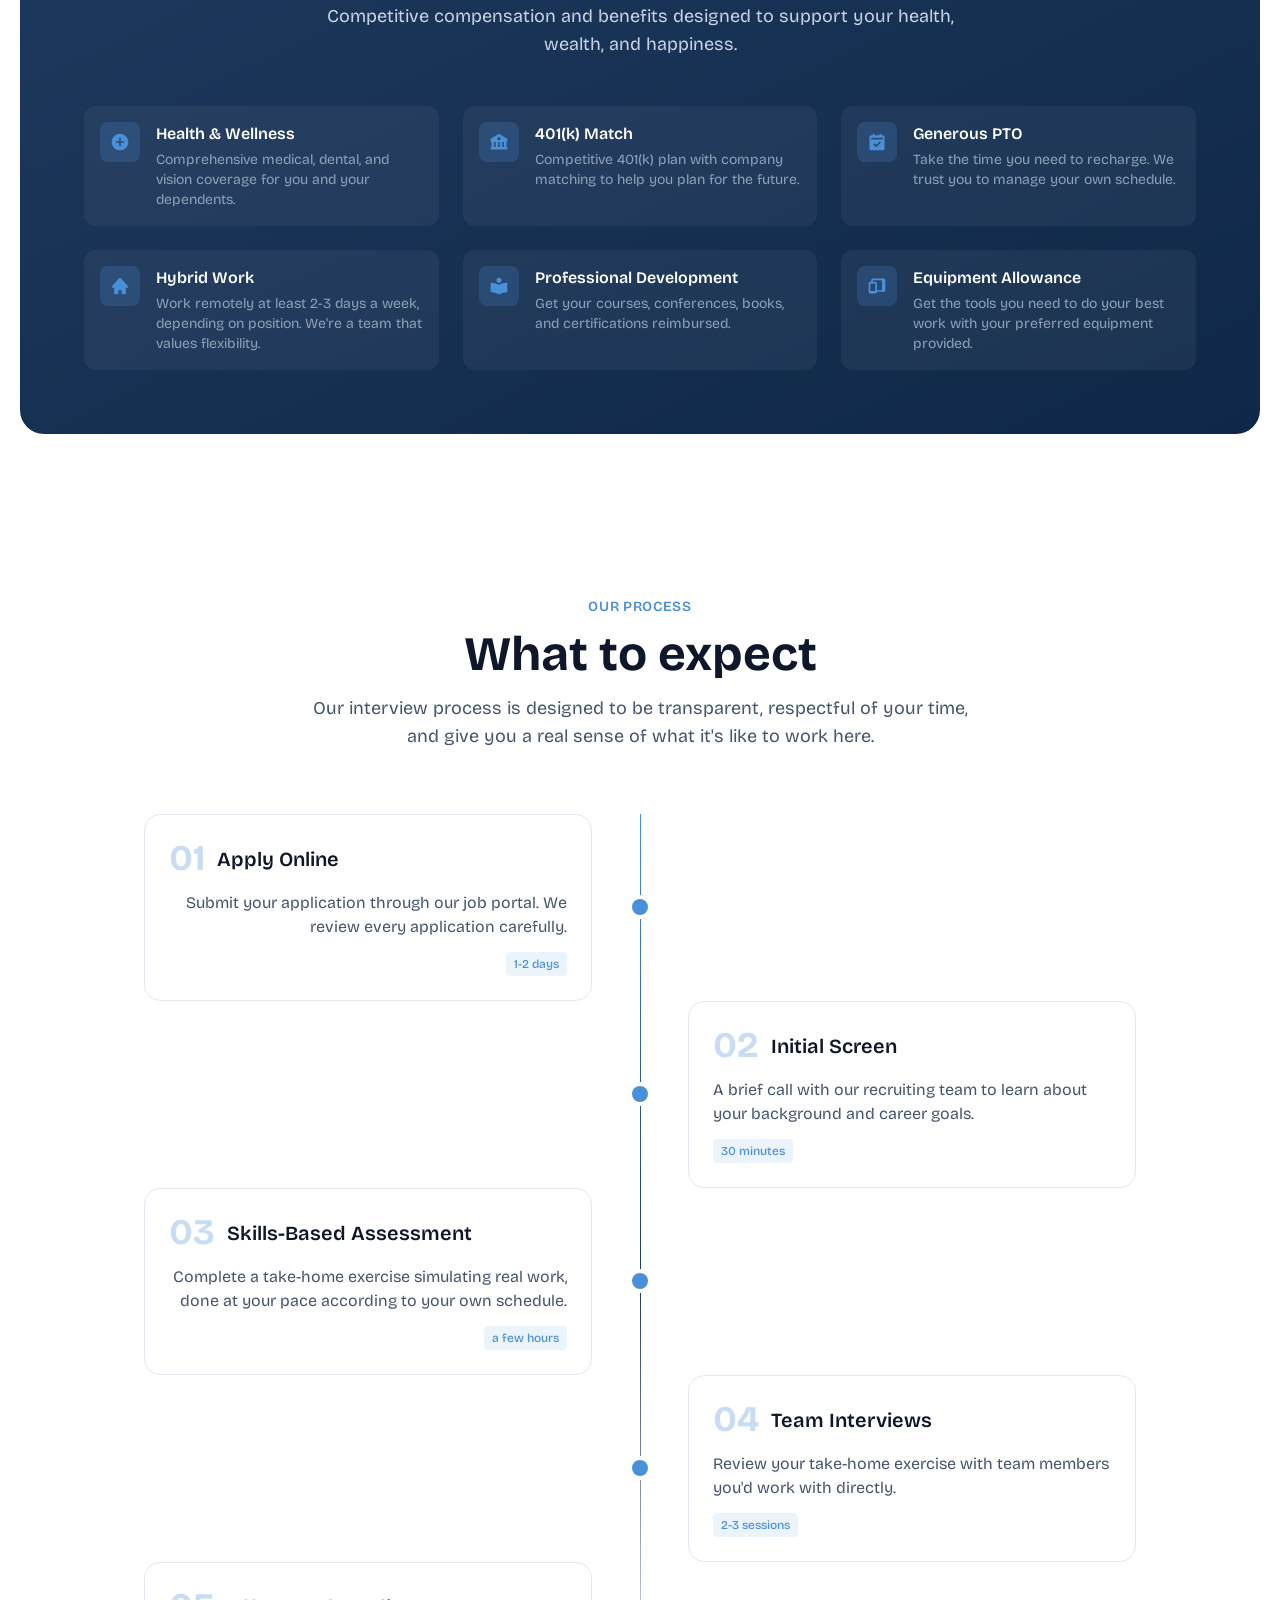
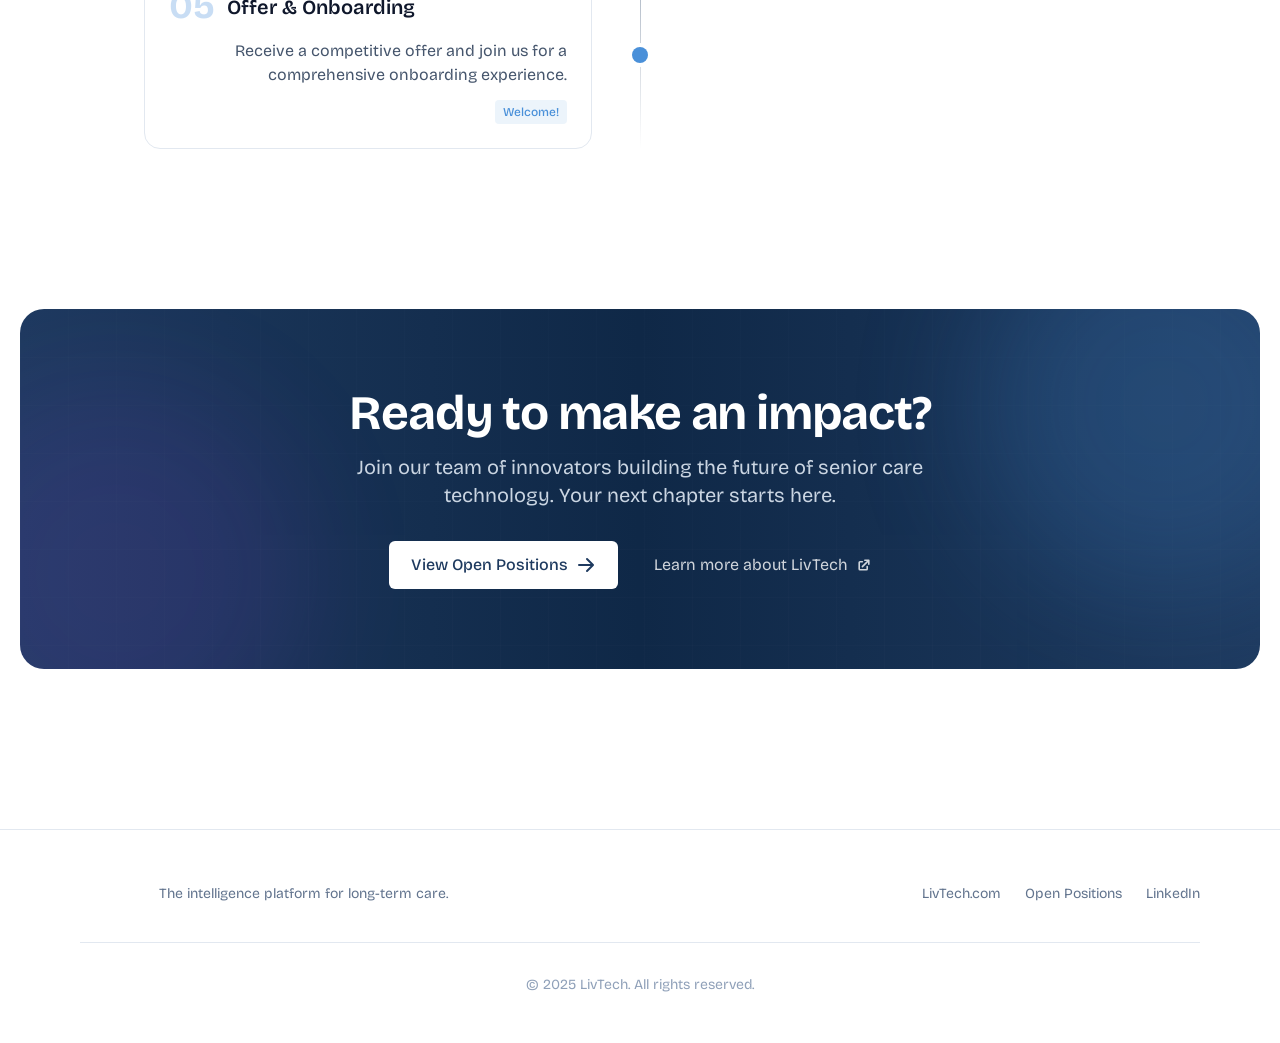
==== commit 14c4911c: "deploy: LivTechHQ/careers@030ca6a497512b3aef28080c3a85f8f47580fca9" ====
--- a/index.html
+++ b/index.html
@@ -1,4 +1,13 @@
-<!DOCTYPE html><html lang="en"> <head><meta charset="UTF-8"><meta name="viewport" content="width=device-width"><link rel="icon" type="image/png" href="/favicon.png"><meta name="generator" content="Astro v5.16.6"><!-- <link rel="preload" as="image" href={src} alt="Hero" /> --><title>LivTech Careers</title><link rel="canonical" href="https://careers.livtech.com/"><meta name="description" content="Find your next career at LivTech, the intelligence platform providing the full picture of long-term care"><meta name="robots" content="index, follow"><meta name="twitter:card" content="summary_large_image"><meta name="twitter:site" content="https://careers.livtech.com"><meta name="twitter:creator" content="@LivTechHQ"><!--
+<!DOCTYPE html><html lang="en"> <head><script>
+      // Initialize theme immediately to prevent flash of wrong theme
+      (function() {
+        const theme = localStorage.getItem('theme');
+        const systemPrefersDark = window.matchMedia('(prefers-color-scheme: dark)').matches;
+        if (theme === 'dark' || (!theme && systemPrefersDark)) {
+          document.documentElement.classList.add('dark');
+        }
+      })();
+    </script><meta charset="UTF-8"><meta name="viewport" content="width=device-width"><link rel="icon" type="image/png" href="/favicon.png"><meta name="generator" content="Astro v5.16.6"><!-- <link rel="preload" as="image" href={src} alt="Hero" /> --><title>LivTech Careers</title><link rel="canonical" href="https://careers.livtech.com/"><meta name="description" content="Find your next career at LivTech, the intelligence platform providing the full picture of long-term care"><meta name="robots" content="index, follow"><meta name="twitter:card" content="summary_large_image"><meta name="twitter:site" content="https://careers.livtech.com"><meta name="twitter:creator" content="@LivTechHQ"><!--
       openGraph={{
         basic: {
           url: canonicalURL,
@@ -12,9 +21,9 @@
       }}
     --><style>@keyframes fade-in{0%{opacity:0}to{opacity:1}}@keyframes fade-in-up{0%{opacity:0;transform:translateY(20px)}to{opacity:1;transform:translateY(0)}}.animate-fade-in[data-astro-cid-zi4ldr3x]{animation:fade-in .6s ease-out forwards;opacity:0}.animate-fade-in-up[data-astro-cid-zi4ldr3x]{animation:fade-in-up .6s ease-out forwards;opacity:0}
 </style>
-<link rel="stylesheet" href="/assets/index.D-CEkFuH.css"></head> <body> <div class="max-w-(--breakpoint-xl) mx-auto px-5">  <header class="flex flex-col lg:flex-row justify-between items-center my-5">  <div class="flex w-full lg:w-auto items-center justify-between"> <a href="/" class="flex items-center gap-2"> <img src="/assets/livtech_rect.DrsUeqZ3_1WnBCJ.webp" alt="LivTech" loading="lazy" decoding="async" fetchpriority="auto" width="87" height="50" class="w-auto"> </a> <div class="flex items-center gap-2 lg:hidden"> <button class="theme-toggle p-2 rounded-lg hover:bg-gray-100 dark:hover:bg-gray-800 transition-colors" aria-label="Toggle theme" type="button"> <!-- Sun icon (shown in dark mode, click to go light) --> <svg class="w-5 h-5 hidden dark:block text-yellow-400" fill="currentColor" viewBox="0 0 20 20"> <path fill-rule="evenodd" d="M10 2a1 1 0 011 1v1a1 1 0 11-2 0V3a1 1 0 011-1zm4 8a4 4 0 11-8 0 4 4 0 018 0zm-.464 4.95l.707.707a1 1 0 001.414-1.414l-.707-.707a1 1 0 00-1.414 1.414zm2.12-10.607a1 1 0 010 1.414l-.706.707a1 1 0 11-1.414-1.414l.707-.707a1 1 0 011.414 0zM17 11a1 1 0 100-2h-1a1 1 0 100 2h1zm-7 4a1 1 0 011 1v1a1 1 0 11-2 0v-1a1 1 0 011-1zM5.05 6.464A1 1 0 106.465 5.05l-.708-.707a1 1 0 00-1.414 1.414l.707.707zm1.414 8.486l-.707.707a1 1 0 01-1.414-1.414l.707-.707a1 1 0 011.414 1.414zM4 11a1 1 0 100-2H3a1 1 0 000 2h1z" clip-rule="evenodd"></path> </svg> <!-- Moon icon (shown in light mode, click to go dark) --> <svg class="w-5 h-5 block dark:hidden text-gray-700" fill="currentColor" viewBox="0 0 20 20"> <path d="M17.293 13.293A8 8 0 016.707 2.707a8.001 8.001 0 1010.586 10.586z"></path> </svg> </button> <script type="module">function c(){const e=localStorage.getItem("theme"),t=window.matchMedia("(prefers-color-scheme: dark)").matches;e==="dark"||!e&&t?document.documentElement.classList.add("dark"):document.documentElement.classList.remove("dark")}function s(){const t=document.documentElement.classList.contains("dark")?"light":"dark";document.documentElement.classList.remove("light","dark"),document.documentElement.classList.add(t),localStorage.setItem("theme",t)}c();document.querySelectorAll(".theme-toggle").forEach(e=>{e.addEventListener("click",s)});window.matchMedia("(prefers-color-scheme: dark)").addEventListener("change",e=>{localStorage.getItem("theme")||(e.matches?document.documentElement.classList.add("dark"):document.documentElement.classList.remove("dark"))});document.addEventListener("astro:after-swap",c);</script>  <button id="astronav-menu" aria-label="Toggle Menu">  <svg fill="currentColor" class="w-4 h-4 text-gray-800 dark:text-gray-200" width="24" height="24" viewBox="0 0 24 24" xmlns="http://www.w3.org/2000/svg"> <title>Toggle Menu</title> <path class="astronav-close-icon astronav-toggle hidden" fill-rule="evenodd" clip-rule="evenodd" d="M18.278 16.864a1 1 0 01-1.414 1.414l-4.829-4.828-4.828 4.828a1 1 0 01-1.414-1.414l4.828-4.829-4.828-4.828a1 1 0 011.414-1.414l4.829 4.828 4.828-4.828a1 1 0 111.414 1.414l-4.828 4.829 4.828 4.828z"></path> <path class="astronav-open-icon astronav-toggle" fill-rule="evenodd" d="M4 5h16a1 1 0 010 2H4a1 1 0 110-2zm0 6h16a1 1 0 010 2H4a1 1 0 010-2zm0 6h16a1 1 0 010 2H4a1 1 0 010-2z"></path> </svg>  </button> </div> </div> <nav class="astronav-items astronav-toggle hidden w-full lg:w-auto mt-2 lg:flex lg:mt-0">  <ul class="flex flex-col lg:flex-row lg:gap-3"> <li> <a href="#why-livtech" class="flex lg:px-3 py-2 items-center text-gray-600 hover:text-gray-900 dark:text-gray-300 dark:hover:text-white transition-colors"> <span>Why LivTech</span> </a> </li><li> <a href="#benefits" class="flex lg:px-3 py-2 items-center text-gray-600 hover:text-gray-900 dark:text-gray-300 dark:hover:text-white transition-colors"> <span>Benefits</span> </a> </li><li> <a href="#process" class="flex lg:px-3 py-2 items-center text-gray-600 hover:text-gray-900 dark:text-gray-300 dark:hover:text-white transition-colors"> <span>Our Process</span> </a> </li> </ul> <div class="lg:hidden flex items-center mt-3 gap-4"> <a href="https://jobs.ashbyhq.com/livtech" target="_blank" class="rounded-md text-center transition-all duration-200 focus-visible:ring-2 ring-offset-2 ring-[var(--color-livtech-accent)] font-medium w-full px-4 py-2 bg-[var(--color-livtech-navy)] dark:bg-[var(--color-livtech-accent)] text-white dark:text-slate-900 hover:bg-[var(--color-livtech-navy-dark)] dark:hover:bg-[var(--color-livtech-accent-light)] border-2 border-transparent">
+<link rel="stylesheet" href="/assets/index.BhVLfAE8.css"></head> <body> <div class="max-w-(--breakpoint-xl) mx-auto px-5">  <header class="flex flex-col lg:flex-row justify-between items-center my-5">  <div class="flex w-full lg:w-auto items-center justify-between"> <a href="/" class="flex items-center gap-2"> <img src="/assets/livtech_logo.Chu3wyrX_ZnJI5Y.webp" srcset="/assets/livtech_logo.Chu3wyrX_ZnJI5Y.webp 1x, /assets/livtech_logo.Chu3wyrX_2m4hgo.webp 2x" alt="LivTech" loading="lazy" decoding="async" fetchpriority="auto" width="189" height="40" class="w-auto"> </a> <div class="flex items-center gap-2 lg:hidden"> <style>astro-island,astro-slot,astro-static-slot{display:contents}</style><script>(()=>{var e=async t=>{await(await t())()};(self.Astro||(self.Astro={})).load=e;window.dispatchEvent(new Event("astro:load"));})();</script><script>(()=>{var A=Object.defineProperty;var g=(i,o,a)=>o in i?A(i,o,{enumerable:!0,configurable:!0,writable:!0,value:a}):i[o]=a;var d=(i,o,a)=>g(i,typeof o!="symbol"?o+"":o,a);{let i={0:t=>m(t),1:t=>a(t),2:t=>new RegExp(t),3:t=>new Date(t),4:t=>new Map(a(t)),5:t=>new Set(a(t)),6:t=>BigInt(t),7:t=>new URL(t),8:t=>new Uint8Array(t),9:t=>new Uint16Array(t),10:t=>new Uint32Array(t),11:t=>1/0*t},o=t=>{let[l,e]=t;return l in i?i[l](e):void 0},a=t=>t.map(o),m=t=>typeof t!="object"||t===null?t:Object.fromEntries(Object.entries(t).map(([l,e])=>[l,o(e)]));class y extends HTMLElement{constructor(){super(...arguments);d(this,"Component");d(this,"hydrator");d(this,"hydrate",async()=>{var b;if(!this.hydrator||!this.isConnected)return;let e=(b=this.parentElement)==null?void 0:b.closest("astro-island[ssr]");if(e){e.addEventListener("astro:hydrate",this.hydrate,{once:!0});return}let c=this.querySelectorAll("astro-slot"),n={},h=this.querySelectorAll("template[data-astro-template]");for(let r of h){let s=r.closest(this.tagName);s!=null&&s.isSameNode(this)&&(n[r.getAttribute("data-astro-template")||"default"]=r.innerHTML,r.remove())}for(let r of c){let s=r.closest(this.tagName);s!=null&&s.isSameNode(this)&&(n[r.getAttribute("name")||"default"]=r.innerHTML)}let p;try{p=this.hasAttribute("props")?m(JSON.parse(this.getAttribute("props"))):{}}catch(r){let s=this.getAttribute("component-url")||"<unknown>",v=this.getAttribute("component-export");throw v&&(s+=` (export ${v})`),console.error(`[hydrate] Error parsing props for component ${s}`,this.getAttribute("props"),r),r}let u;await this.hydrator(this)(this.Component,p,n,{client:this.getAttribute("client")}),this.removeAttribute("ssr"),this.dispatchEvent(new CustomEvent("astro:hydrate"))});d(this,"unmount",()=>{this.isConnected||this.dispatchEvent(new CustomEvent("astro:unmount"))})}disconnectedCallback(){document.removeEventListener("astro:after-swap",this.unmount),document.addEventListener("astro:after-swap",this.unmount,{once:!0})}connectedCallback(){if(!this.hasAttribute("await-children")||document.readyState==="interactive"||document.readyState==="complete")this.childrenConnectedCallback();else{let e=()=>{document.removeEventListener("DOMContentLoaded",e),c.disconnect(),this.childrenConnectedCallback()},c=new MutationObserver(()=>{var n;((n=this.lastChild)==null?void 0:n.nodeType)===Node.COMMENT_NODE&&this.lastChild.nodeValue==="astro:end"&&(this.lastChild.remove(),e())});c.observe(this,{childList:!0}),document.addEventListener("DOMContentLoaded",e)}}async childrenConnectedCallback(){let e=this.getAttribute("before-hydration-url");e&&await import(e),this.start()}async start(){let e=JSON.parse(this.getAttribute("opts")),c=this.getAttribute("client");if(Astro[c]===void 0){window.addEventListener(`astro:${c}`,()=>this.start(),{once:!0});return}try{await Astro[c](async()=>{let n=this.getAttribute("renderer-url"),[h,{default:p}]=await Promise.all([import(this.getAttribute("component-url")),n?import(n):()=>()=>{}]),u=this.getAttribute("component-export")||"default";if(!u.includes("."))this.Component=h[u];else{this.Component=h;for(let f of u.split("."))this.Component=this.Component[f]}return this.hydrator=p,this.hydrate},e,this)}catch(n){console.error(`[astro-island] Error hydrating ${this.getAttribute("component-url")}`,n)}}attributeChangedCallback(){this.hydrate()}}d(y,"observedAttributes",["props"]),customElements.get("astro-island")||customElements.define("astro-island",y)}})();</script><astro-island uid="Z1l54Lp" prefix="r8" component-url="/assets/theme-toggle.fCNI143u.js" component-export="default" renderer-url="/assets/client.D_Es0amM.js" props="{}" ssr client="load" opts="{&quot;name&quot;:&quot;ThemeToggle&quot;,&quot;value&quot;:true}" await-children><button class="p-2 rounded-lg hover:bg-gray-100 dark:hover:bg-gray-800 transition-colors" aria-label="Toggle theme" type="button"><svg class="w-5 h-5 text-gray-700" fill="currentColor" viewBox="0 0 20 20"><path d="M17.293 13.293A8 8 0 016.707 2.707a8.001 8.001 0 1010.586 10.586z"></path></svg><span class="sr-only">Toggle theme</span></button><!--astro:end--></astro-island> <button id="astronav-menu" aria-label="Toggle Menu">  <svg fill="currentColor" class="w-4 h-4 text-gray-800 dark:text-gray-200" width="24" height="24" viewBox="0 0 24 24" xmlns="http://www.w3.org/2000/svg"> <title>Toggle Menu</title> <path class="astronav-close-icon astronav-toggle hidden" fill-rule="evenodd" clip-rule="evenodd" d="M18.278 16.864a1 1 0 01-1.414 1.414l-4.829-4.828-4.828 4.828a1 1 0 01-1.414-1.414l4.828-4.829-4.828-4.828a1 1 0 011.414-1.414l4.829 4.828 4.828-4.828a1 1 0 111.414 1.414l-4.828 4.829 4.828 4.828z"></path> <path class="astronav-open-icon astronav-toggle" fill-rule="evenodd" d="M4 5h16a1 1 0 010 2H4a1 1 0 110-2zm0 6h16a1 1 0 010 2H4a1 1 0 010-2zm0 6h16a1 1 0 010 2H4a1 1 0 010-2z"></path> </svg>  </button> </div> </div> <nav class="astronav-items astronav-toggle hidden w-full lg:w-auto mt-2 lg:flex lg:mt-0">  <ul class="flex flex-col lg:flex-row lg:gap-3"> <li> <a href="#why-livtech" class="flex lg:px-3 py-2 items-center text-gray-600 hover:text-gray-900 dark:text-gray-300 dark:hover:text-white transition-colors"> <span>Why LivTech</span> </a> </li><li> <a href="#values" class="flex lg:px-3 py-2 items-center text-gray-600 hover:text-gray-900 dark:text-gray-300 dark:hover:text-white transition-colors"> <span>Our Values</span> </a> </li><li> <a href="#benefits" class="flex lg:px-3 py-2 items-center text-gray-600 hover:text-gray-900 dark:text-gray-300 dark:hover:text-white transition-colors"> <span>Benefits</span> </a> </li><li> <a href="#process" class="flex lg:px-3 py-2 items-center text-gray-600 hover:text-gray-900 dark:text-gray-300 dark:hover:text-white transition-colors"> <span>Our Process</span> </a> </li> </ul> <div class="lg:hidden flex items-center mt-3 gap-4"> <astro-island uid="10YWa7" prefix="r11" component-url="/assets/interactive-link.BosnKhRL.js" component-export="default" renderer-url="/assets/client.D_Es0amM.js" props="{&quot;href&quot;:[0,&quot;https://jobs.ashbyhq.com/livtech&quot;],&quot;target&quot;:[0,&quot;_blank&quot;],&quot;size&quot;:[0,&quot;md&quot;],&quot;block&quot;:[0,true]}" ssr client="load" opts="{&quot;name&quot;:&quot;InteractiveLink&quot;,&quot;value&quot;:true}" await-children><a class="group relative rounded-md text-center focus-visible:ring-2 ring-offset-2 ring-[var(--color-livtech-accent)] font-medium overflow-hidden px-4 py-2 bg-[var(--color-livtech-navy)] dark:bg-[var(--color-livtech-accent)] text-white dark:text-slate-900 border-2 border-transparent w-full" href="https://jobs.ashbyhq.com/livtech" target="_blank"><div class="absolute left-3 top-1/2 -translate-y-1/2 h-2 w-2 rounded-full transition-transform duration-300 ease-out scale-0 group-hover:scale-[200] z-0 bg-[var(--color-livtech-accent)] dark:bg-[var(--color-livtech-navy)]"></div><span class="relative z-10 flex items-center justify-center gap-2 transition-colors duration-300 group-hover:text-white dark:group-hover:text-white"><astro-slot>
 View Open Roles
- </a> </div>  </nav>  <script>(function(){const closeOnClick = false;
+</astro-slot></span></a><!--astro:end--></astro-island> </div>  </nav>  <script>(function(){const closeOnClick = false;
 
 ["DOMContentLoaded", "astro:after-swap"].forEach((event) => {
   document.addEventListener(event, addListeners);
@@ -179,42 +188,64 @@
       });
     });
 }
-})();</script> <div class="hidden lg:flex items-center gap-4"> <button class="theme-toggle p-2 rounded-lg hover:bg-gray-100 dark:hover:bg-gray-800 transition-colors" aria-label="Toggle theme" type="button"> <!-- Sun icon (shown in dark mode, click to go light) --> <svg class="w-5 h-5 hidden dark:block text-yellow-400" fill="currentColor" viewBox="0 0 20 20"> <path fill-rule="evenodd" d="M10 2a1 1 0 011 1v1a1 1 0 11-2 0V3a1 1 0 011-1zm4 8a4 4 0 11-8 0 4 4 0 018 0zm-.464 4.95l.707.707a1 1 0 001.414-1.414l-.707-.707a1 1 0 00-1.414 1.414zm2.12-10.607a1 1 0 010 1.414l-.706.707a1 1 0 11-1.414-1.414l.707-.707a1 1 0 011.414 0zM17 11a1 1 0 100-2h-1a1 1 0 100 2h1zm-7 4a1 1 0 011 1v1a1 1 0 11-2 0v-1a1 1 0 011-1zM5.05 6.464A1 1 0 106.465 5.05l-.708-.707a1 1 0 00-1.414 1.414l.707.707zm1.414 8.486l-.707.707a1 1 0 01-1.414-1.414l.707-.707a1 1 0 011.414 1.414zM4 11a1 1 0 100-2H3a1 1 0 000 2h1z" clip-rule="evenodd"></path> </svg> <!-- Moon icon (shown in light mode, click to go dark) --> <svg class="w-5 h-5 block dark:hidden text-gray-700" fill="currentColor" viewBox="0 0 20 20"> <path d="M17.293 13.293A8 8 0 016.707 2.707a8.001 8.001 0 1010.586 10.586z"></path> </svg> </button>   <a href="https://jobs.ashbyhq.com/livtech" target="_blank" class="rounded-md text-center transition-all duration-200 focus-visible:ring-2 ring-offset-2 ring-[var(--color-livtech-accent)] font-medium px-4 py-2 bg-[var(--color-livtech-navy)] dark:bg-[var(--color-livtech-accent)] text-white dark:text-slate-900 hover:bg-[var(--color-livtech-navy-dark)] dark:hover:bg-[var(--color-livtech-accent-light)] border-2 border-transparent">
+})();</script> <div class="hidden lg:flex items-center gap-4"> <astro-island uid="Z1l54Lp" prefix="r9" component-url="/assets/theme-toggle.fCNI143u.js" component-export="default" renderer-url="/assets/client.D_Es0amM.js" props="{}" ssr client="load" opts="{&quot;name&quot;:&quot;ThemeToggle&quot;,&quot;value&quot;:true}" await-children><button class="p-2 rounded-lg hover:bg-gray-100 dark:hover:bg-gray-800 transition-colors" aria-label="Toggle theme" type="button"><svg class="w-5 h-5 text-gray-700" fill="currentColor" viewBox="0 0 20 20"><path d="M17.293 13.293A8 8 0 016.707 2.707a8.001 8.001 0 1010.586 10.586z"></path></svg><span class="sr-only">Toggle theme</span></button><!--astro:end--></astro-island> <astro-island uid="2mL7SG" prefix="r12" component-url="/assets/interactive-link.BosnKhRL.js" component-export="default" renderer-url="/assets/client.D_Es0amM.js" props="{&quot;href&quot;:[0,&quot;https://jobs.ashbyhq.com/livtech&quot;],&quot;target&quot;:[0,&quot;_blank&quot;],&quot;size&quot;:[0,&quot;md&quot;]}" ssr client="load" opts="{&quot;name&quot;:&quot;InteractiveLink&quot;,&quot;value&quot;:true}" await-children><a class="group relative rounded-md text-center focus-visible:ring-2 ring-offset-2 ring-[var(--color-livtech-accent)] font-medium overflow-hidden px-4 py-2 bg-[var(--color-livtech-navy)] dark:bg-[var(--color-livtech-accent)] text-white dark:text-slate-900 border-2 border-transparent" href="https://jobs.ashbyhq.com/livtech" target="_blank"><div class="absolute left-3 top-1/2 -translate-y-1/2 h-2 w-2 rounded-full transition-transform duration-300 ease-out scale-0 group-hover:scale-[200] z-0 bg-[var(--color-livtech-accent)] dark:bg-[var(--color-livtech-navy)]"></div><span class="relative z-10 flex items-center justify-center gap-2 transition-colors duration-300 group-hover:text-white dark:group-hover:text-white"><astro-slot>
 View Open Roles
- </a> </div> </header>  </div>  <main class="relative overflow-hidden" data-astro-cid-zi4ldr3x> <!-- Background gradient --> <div class="absolute inset-0 bg-gradient-to-br from-slate-50 via-white to-blue-50 dark:from-slate-950 dark:via-slate-900 dark:to-slate-800 -z-10" data-astro-cid-zi4ldr3x></div> <!-- Animated grid pattern --> <div class="absolute inset-0 bg-[linear-gradient(to_right,#8882_1px,transparent_1px),linear-gradient(to_bottom,#8882_1px,transparent_1px)] bg-[size:4rem_4rem] [mask-image:radial-gradient(ellipse_60%_50%_at_50%_0%,#000_70%,transparent_110%)] -z-10" data-astro-cid-zi4ldr3x></div> <!-- Particles background --> <style>astro-island,astro-slot,astro-static-slot{display:contents}</style><script>(()=>{var e=async t=>{await(await t())()};(self.Astro||(self.Astro={})).load=e;window.dispatchEvent(new Event("astro:load"));})();</script><script>(()=>{var A=Object.defineProperty;var g=(i,o,a)=>o in i?A(i,o,{enumerable:!0,configurable:!0,writable:!0,value:a}):i[o]=a;var d=(i,o,a)=>g(i,typeof o!="symbol"?o+"":o,a);{let i={0:t=>m(t),1:t=>a(t),2:t=>new RegExp(t),3:t=>new Date(t),4:t=>new Map(a(t)),5:t=>new Set(a(t)),6:t=>BigInt(t),7:t=>new URL(t),8:t=>new Uint8Array(t),9:t=>new Uint16Array(t),10:t=>new Uint32Array(t),11:t=>1/0*t},o=t=>{let[l,e]=t;return l in i?i[l](e):void 0},a=t=>t.map(o),m=t=>typeof t!="object"||t===null?t:Object.fromEntries(Object.entries(t).map(([l,e])=>[l,o(e)]));class y extends HTMLElement{constructor(){super(...arguments);d(this,"Component");d(this,"hydrator");d(this,"hydrate",async()=>{var b;if(!this.hydrator||!this.isConnected)return;let e=(b=this.parentElement)==null?void 0:b.closest("astro-island[ssr]");if(e){e.addEventListener("astro:hydrate",this.hydrate,{once:!0});return}let c=this.querySelectorAll("astro-slot"),n={},h=this.querySelectorAll("template[data-astro-template]");for(let r of h){let s=r.closest(this.tagName);s!=null&&s.isSameNode(this)&&(n[r.getAttribute("data-astro-template")||"default"]=r.innerHTML,r.remove())}for(let r of c){let s=r.closest(this.tagName);s!=null&&s.isSameNode(this)&&(n[r.getAttribute("name")||"default"]=r.innerHTML)}let p;try{p=this.hasAttribute("props")?m(JSON.parse(this.getAttribute("props"))):{}}catch(r){let s=this.getAttribute("component-url")||"<unknown>",v=this.getAttribute("component-export");throw v&&(s+=` (export ${v})`),console.error(`[hydrate] Error parsing props for component ${s}`,this.getAttribute("props"),r),r}let u;await this.hydrator(this)(this.Component,p,n,{client:this.getAttribute("client")}),this.removeAttribute("ssr"),this.dispatchEvent(new CustomEvent("astro:hydrate"))});d(this,"unmount",()=>{this.isConnected||this.dispatchEvent(new CustomEvent("astro:unmount"))})}disconnectedCallback(){document.removeEventListener("astro:after-swap",this.unmount),document.addEventListener("astro:after-swap",this.unmount,{once:!0})}connectedCallback(){if(!this.hasAttribute("await-children")||document.readyState==="interactive"||document.readyState==="complete")this.childrenConnectedCallback();else{let e=()=>{document.removeEventListener("DOMContentLoaded",e),c.disconnect(),this.childrenConnectedCallback()},c=new MutationObserver(()=>{var n;((n=this.lastChild)==null?void 0:n.nodeType)===Node.COMMENT_NODE&&this.lastChild.nodeValue==="astro:end"&&(this.lastChild.remove(),e())});c.observe(this,{childList:!0}),document.addEventListener("DOMContentLoaded",e)}}async childrenConnectedCallback(){let e=this.getAttribute("before-hydration-url");e&&await import(e),this.start()}async start(){let e=JSON.parse(this.getAttribute("opts")),c=this.getAttribute("client");if(Astro[c]===void 0){window.addEventListener(`astro:${c}`,()=>this.start(),{once:!0});return}try{await Astro[c](async()=>{let n=this.getAttribute("renderer-url"),[h,{default:p}]=await Promise.all([import(this.getAttribute("component-url")),n?import(n):()=>()=>{}]),u=this.getAttribute("component-export")||"default";if(!u.includes("."))this.Component=h[u];else{this.Component=h;for(let f of u.split("."))this.Component=this.Component[f]}return this.hydrator=p,this.hydrate},e,this)}catch(n){console.error(`[astro-island] Error hydrating ${this.getAttribute("component-url")}`,n)}}attributeChangedCallback(){this.hydrate()}}d(y,"observedAttributes",["props"]),customElements.get("astro-island")||customElements.define("astro-island",y)}})();</script><astro-island uid="Z2tFdvS" prefix="r1" component-url="/assets/particles.DJOWMYPJ.js" component-export="default" renderer-url="/assets/client.9unXo8s5.js" props="{&quot;className&quot;:[0,&quot;absolute inset-0 -z-5&quot;],&quot;quantity&quot;:[0,80],&quot;staticity&quot;:[0,30],&quot;ease&quot;:[0,80],&quot;color&quot;:[0,&quot;#4a90d9&quot;],&quot;data-astro-cid-zi4ldr3x&quot;:[0,true]}" ssr client="load" opts="{&quot;name&quot;:&quot;Particles&quot;,&quot;value&quot;:true}" await-children><div class="pointer-events-none absolute inset-0 -z-5"><canvas></canvas></div><!--astro:end--></astro-island> <div class="pt-20 pb-16 md:pt-28 md:pb-24 px-4" data-astro-cid-zi4ldr3x> <div class="max-w-4xl mx-auto text-center" data-astro-cid-zi4ldr3x> <!-- Badge --> <div class="inline-flex items-center gap-2 px-4 py-2 rounded-full bg-[var(--color-livtech-navy)]/10 dark:bg-[var(--color-livtech-accent)]/20 text-[var(--color-livtech-navy)] dark:text-[var(--color-livtech-accent)] text-sm font-medium mb-8 animate-fade-in" data-astro-cid-zi4ldr3x> <span class="relative flex h-2 w-2" data-astro-cid-zi4ldr3x> <span class="animate-ping absolute inline-flex h-full w-full rounded-full bg-[var(--color-livtech-accent)] opacity-75" data-astro-cid-zi4ldr3x></span> <span class="relative inline-flex rounded-full h-2 w-2 bg-[var(--color-livtech-navy)] dark:bg-[var(--color-livtech-accent)]" data-astro-cid-zi4ldr3x></span> </span>
-We're hiring across all teams
+</astro-slot></span></a><!--astro:end--></astro-island> </div> </header>  </div>  <main class="relative overflow-hidden" data-astro-cid-zi4ldr3x> <!-- Background gradient --> <div class="absolute inset-0 bg-gradient-to-br from-slate-50 via-white to-blue-50 dark:from-slate-950 dark:via-slate-900 dark:to-slate-800 -z-10" data-astro-cid-zi4ldr3x></div> <!-- Animated grid pattern --> <div class="absolute inset-0 bg-[linear-gradient(to_right,#8882_1px,transparent_1px),linear-gradient(to_bottom,#8882_1px,transparent_1px)] bg-[size:4rem_4rem] [mask-image:radial-gradient(ellipse_60%_50%_at_50%_0%,#000_70%,transparent_110%)] -z-10" data-astro-cid-zi4ldr3x></div> <!-- Particles background --> <astro-island uid="Z2tFdvS" prefix="r10" component-url="/assets/particles.Cyu9ZL_R.js" component-export="default" renderer-url="/assets/client.D_Es0amM.js" props="{&quot;className&quot;:[0,&quot;absolute inset-0 -z-5&quot;],&quot;quantity&quot;:[0,80],&quot;staticity&quot;:[0,30],&quot;ease&quot;:[0,80],&quot;color&quot;:[0,&quot;#4a90d9&quot;],&quot;data-astro-cid-zi4ldr3x&quot;:[0,true]}" ssr client="load" opts="{&quot;name&quot;:&quot;Particles&quot;,&quot;value&quot;:true}" await-children><div class="pointer-events-none absolute inset-0 -z-5"><canvas></canvas></div><!--astro:end--></astro-island> <div class="pt-20 pb-16 md:pt-28 md:pb-24 px-4" data-astro-cid-zi4ldr3x> <div class="max-w-4xl mx-auto text-center" data-astro-cid-zi4ldr3x> <!-- Badge --> <div class="inline-flex items-center gap-2 px-4 py-2 rounded-full bg-[var(--color-livtech-navy)]/10 dark:bg-[var(--color-livtech-accent)]/20 text-[var(--color-livtech-navy)] dark:text-[var(--color-livtech-accent)] text-sm font-medium mb-8 animate-fade-in" data-astro-cid-zi4ldr3x> <span class="relative flex h-2 w-2" data-astro-cid-zi4ldr3x> <span class="animate-ping absolute inline-flex h-full w-full rounded-full bg-[var(--color-livtech-accent)] opacity-75" data-astro-cid-zi4ldr3x></span> <span class="relative inline-flex rounded-full h-2 w-2 bg-[var(--color-livtech-navy)] dark:bg-[var(--color-livtech-accent)]" data-astro-cid-zi4ldr3x></span> </span>
+We're hiring across teams
 </div> <!-- Main headline --> <h1 class="text-4xl sm:text-5xl lg:text-6xl xl:text-7xl font-bold tracking-tight text-slate-900 dark:text-white mb-6 animate-fade-in-up" style="animation-delay: 100ms;" data-astro-cid-zi4ldr3x>
 Build the future of
-<div class="text-transparent bg-clip-text bg-gradient-to-r from-[var(--color-livtech-navy)] to-[var(--color-livtech-accent)] dark:from-[var(--color-livtech-accent)] dark:to-blue-400" data-astro-cid-zi4ldr3x>
-senior care
-</div> </h1> <!-- Subheadline --> <p class="text-lg sm:text-xl text-slate-600 dark:text-slate-300 max-w-2xl mx-auto mb-10 leading-relaxed animate-fade-in-up" style="animation-delay: 200ms;" data-astro-cid-zi4ldr3x>
-Join LivTech and help us become the intelligence platform providing the full picture of long-term care. We're transforming how care is coordinated, delivered, and experienced.
-</p> <!-- CTA buttons --> <div class="flex flex-col sm:flex-row gap-4 justify-center animate-fade-in-up" style="animation-delay: 300ms;" data-astro-cid-zi4ldr3x> <a href="https://jobs.ashbyhq.com/livtech" target="_blank" data-astro-cid-zi4ldr3x="true" class="rounded-md text-center transition-all duration-200 focus-visible:ring-2 ring-offset-2 ring-[var(--color-livtech-accent)] font-medium px-5 py-2.5 bg-[var(--color-livtech-navy)] dark:bg-[var(--color-livtech-accent)] text-white dark:text-slate-900 hover:bg-[var(--color-livtech-navy-dark)] dark:hover:bg-[var(--color-livtech-accent-light)] border-2 border-transparent flex items-center justify-center gap-2 group">
+<!-- <div class="text-transparent bg-clip-text bg-gradient-to-r from-[var(--color-livtech-navy)] to-[var(--color-livtech-accent)] dark:from-[var(--color-livtech-accent)] dark:to-blue-400">
+          senior care
+        </div> --> <span class="relative inline-block "><span class="sr-only">senior care</span><span class="animate-aurora relative bg-[length:200%_auto] bg-clip-text text-transparent" style="background-image:linear-gradient(135deg, #FF0080, #7928CA, #0070F3, #38bdf8, #FF0080);-webkit-background-clip:text;-webkit-text-fill-color:transparent;animation-duration:10s" aria-hidden="true">senior care</span></span> </h1> <!-- Subheadline --> <p class="text-lg sm:text-xl text-slate-600 dark:text-slate-300 max-w-2xl mx-auto mb-10 leading-relaxed animate-fade-in-up" style="animation-delay: 200ms;" data-astro-cid-zi4ldr3x>
+Join LivTech and help us become the intelligence platform providing the
+        full picture of long-term care. We're transforming how care is
+        coordinated, delivered, and experienced.
+</p> <!-- CTA buttons --> <div class="flex flex-col sm:flex-row gap-4 justify-center animate-fade-in-up" style="animation-delay: 300ms;" data-astro-cid-zi4ldr3x> <astro-island uid="1AYKzs" prefix="r13" component-url="/assets/interactive-link.BosnKhRL.js" component-export="default" renderer-url="/assets/client.D_Es0amM.js" props="{&quot;href&quot;:[0,&quot;https://jobs.ashbyhq.com/livtech&quot;],&quot;target&quot;:[0,&quot;_blank&quot;],&quot;size&quot;:[0,&quot;lg&quot;],&quot;data-astro-cid-zi4ldr3x&quot;:[0,true]}" ssr client="load" opts="{&quot;name&quot;:&quot;InteractiveLink&quot;,&quot;value&quot;:true}" await-children><a class="group relative rounded-md text-center focus-visible:ring-2 ring-offset-2 ring-[var(--color-livtech-accent)] font-medium overflow-hidden px-5 py-2.5 bg-[var(--color-livtech-navy)] dark:bg-[var(--color-livtech-accent)] text-white dark:text-slate-900 border-2 border-transparent" href="https://jobs.ashbyhq.com/livtech" target="_blank" data-astro-cid-zi4ldr3x="true"><div class="absolute left-3 top-1/2 -translate-y-1/2 h-2 w-2 rounded-full transition-transform duration-300 ease-out scale-0 group-hover:scale-[200] z-0 bg-[var(--color-livtech-accent)] dark:bg-[var(--color-livtech-navy)]"></div><span class="relative z-10 flex items-center justify-center gap-2 transition-colors duration-300 group-hover:text-white dark:group-hover:text-white"><astro-slot>
 View Open Positions
-<svg xmlns="http://www.w3.org/2000/svg" class="h-5 w-5 transition-transform group-hover:translate-x-1" viewBox="0 0 20 20" fill="currentColor" data-astro-cid-zi4ldr3x> <path fill-rule="evenodd" d="M10.293 3.293a1 1 0 011.414 0l6 6a1 1 0 010 1.414l-6 6a1 1 0 01-1.414-1.414L14.586 11H3a1 1 0 110-2h11.586l-4.293-4.293a1 1 0 010-1.414z" clip-rule="evenodd" data-astro-cid-zi4ldr3x></path> </svg>  </a> <a href="#why-livtech" data-astro-cid-zi4ldr3x="true" class="rounded-md text-center transition-all duration-200 focus-visible:ring-2 ring-offset-2 ring-[var(--color-livtech-accent)] font-medium px-5 py-2.5 bg-white dark:bg-transparent border-2 border-[var(--color-livtech-navy)] dark:border-[var(--color-livtech-accent)] hover:bg-gray-100 dark:hover:bg-slate-800 text-[var(--color-livtech-navy)] dark:text-[var(--color-livtech-accent)]">
+<svg xmlns="http://www.w3.org/2000/svg" class="h-5 w-5" viewBox="0 0 20 20" fill="currentColor" data-astro-cid-zi4ldr3x> <path fill-rule="evenodd" d="M10.293 3.293a1 1 0 011.414 0l6 6a1 1 0 010 1.414l-6 6a1 1 0 01-1.414-1.414L14.586 11H3a1 1 0 110-2h11.586l-4.293-4.293a1 1 0 010-1.414z" clip-rule="evenodd" data-astro-cid-zi4ldr3x></path> </svg> </astro-slot></span></a><!--astro:end--></astro-island> <a href="#why-livtech" data-astro-cid-zi4ldr3x="true" class="rounded-md text-center transition-all duration-200 focus-visible:ring-2 ring-offset-2 ring-[var(--color-livtech-accent)] font-medium px-5 py-2.5 bg-white dark:bg-transparent border-2 border-[var(--color-livtech-navy)] dark:border-[var(--color-livtech-accent)] hover:bg-gray-100 dark:hover:bg-slate-800 text-[var(--color-livtech-navy)] dark:text-[var(--color-livtech-accent)]">
 Learn About Us
- </a> </div> <!-- Stats --> <div class="mt-16 grid grid-cols-2 md:grid-cols-4 gap-8 animate-fade-in-up" style="animation-delay: 400ms;" data-astro-cid-zi4ldr3x> <div class="text-center group" data-astro-cid-zi4ldr3x> <div class="text-3xl md:text-4xl font-bold text-[var(--color-livtech-navy)] dark:text-[var(--color-livtech-accent)] transition-transform group-hover:scale-110" data-astro-cid-zi4ldr3x>15+</div> <div class="text-sm text-slate-600 dark:text-slate-400 mt-1" data-astro-cid-zi4ldr3x>Acquired Companies</div> </div> <div class="text-center group" data-astro-cid-zi4ldr3x> <div class="text-3xl md:text-4xl font-bold text-[var(--color-livtech-navy)] dark:text-[var(--color-livtech-accent)] transition-transform group-hover:scale-110" data-astro-cid-zi4ldr3x>2015</div> <div class="text-sm text-slate-600 dark:text-slate-400 mt-1" data-astro-cid-zi4ldr3x>Founded</div> </div> <div class="text-center group" data-astro-cid-zi4ldr3x> <div class="text-3xl md:text-4xl font-bold text-[var(--color-livtech-navy)] dark:text-[var(--color-livtech-accent)] transition-transform group-hover:scale-110" data-astro-cid-zi4ldr3x>100%</div> <div class="text-sm text-slate-600 dark:text-slate-400 mt-1" data-astro-cid-zi4ldr3x>Remote Friendly</div> </div> <div class="text-center group" data-astro-cid-zi4ldr3x> <div class="text-3xl md:text-4xl font-bold text-[var(--color-livtech-navy)] dark:text-[var(--color-livtech-accent)] transition-transform group-hover:scale-110" data-astro-cid-zi4ldr3x>46%</div> <div class="text-sm text-slate-600 dark:text-slate-400 mt-1" data-astro-cid-zi4ldr3x>Team Growth YoY</div> </div> </div> </div> </div> </main>  <div class="max-w-(--breakpoint-xl) mx-auto px-5">  <section id="why-livtech" class="py-20 scroll-mt-20"> <div class="text-center mb-16"> <span class="text-[var(--color-livtech-accent)] font-semibold text-sm uppercase tracking-wider">Why LivTech</span> <h2 class="text-3xl lg:text-5xl font-bold mt-3 text-slate-900 dark:text-white">
+ </a> </div> <!-- Stats --> <div class="mt-16 grid grid-cols-2 md:grid-cols-4 gap-8 animate-fade-in-up" style="animation-delay: 400ms;" data-astro-cid-zi4ldr3x> <div class="text-center group" data-astro-cid-zi4ldr3x> <div class="text-3xl md:text-4xl font-bold text-[var(--color-livtech-navy)] dark:text-[var(--color-livtech-accent)] transition-transform group-hover:scale-110" data-astro-cid-zi4ldr3x>
+3+
+</div> <div class="text-sm text-slate-600 dark:text-slate-400 mt-1" data-astro-cid-zi4ldr3x>
+Markets
+</div> </div> <div class="text-center group" data-astro-cid-zi4ldr3x> <div class="text-3xl md:text-4xl font-bold text-[var(--color-livtech-navy)] dark:text-[var(--color-livtech-accent)] transition-transform group-hover:scale-110" data-astro-cid-zi4ldr3x>
+15+
+</div> <div class="text-sm text-slate-600 dark:text-slate-400 mt-1" data-astro-cid-zi4ldr3x>
+Products
+</div> </div> <div class="text-center group" data-astro-cid-zi4ldr3x> <div class="text-3xl md:text-4xl font-bold text-[var(--color-livtech-navy)] dark:text-[var(--color-livtech-accent)] transition-transform group-hover:scale-110" data-astro-cid-zi4ldr3x>
+7,000+
+</div> <div class="text-sm text-slate-600 dark:text-slate-400 mt-1" data-astro-cid-zi4ldr3x>
+Customers
+</div> </div> <div class="text-center group" data-astro-cid-zi4ldr3x> <div class="text-3xl md:text-4xl font-bold text-[var(--color-livtech-navy)] dark:text-[var(--color-livtech-accent)] transition-transform group-hover:scale-110" data-astro-cid-zi4ldr3x>
+$100M+
+</div> <div class="text-sm text-slate-600 dark:text-slate-400 mt-1" data-astro-cid-zi4ldr3x>
+Revenue
+</div> </div> </div> </div> </div> </main>  <div class="max-w-(--breakpoint-xl) mx-auto px-5">  <section id="why-livtech" class="py-20 scroll-mt-20"> <div class="text-center mb-16"> <span class="text-[var(--color-livtech-accent)] font-semibold text-sm uppercase tracking-wider">Why LivTech</span> <h2 class="text-3xl lg:text-5xl font-bold mt-3 text-slate-900 dark:text-white">
 Build something meaningful
 </h2> <p class="text-lg mt-4 text-slate-600 dark:text-slate-400 max-w-2xl mx-auto">
 Join a team that's passionate about using technology to transform senior care.
       Here's what makes LivTech a great place to work.
-</p> </div> <div class="grid md:grid-cols-2 lg:grid-cols-3 gap-8"> <div class="group relative p-6 bg-white dark:bg-slate-900 rounded-2xl border border-slate-200 dark:border-slate-800 hover:border-[var(--color-livtech-accent)]/50 dark:hover:border-[var(--color-livtech-accent)]/50 transition-all duration-300 hover:shadow-lg hover:shadow-[var(--color-livtech-accent)]/10"> <div class="inline-flex items-center justify-center w-12 h-12 rounded-xl bg-gradient-to-br from-violet-500 to-purple-600 mb-4"> <svg width="1em" height="1em" class="text-white w-6 h-6" data-icon="bx:bxs-rocket">   <symbol id="ai:bx:bxs-rocket" viewBox="0 0 24 24"><path d="M15.78 15.84S18.64 13 19.61 12c3.07-3 1.54-9.18 1.54-9.18S15 1.29 12 4.36C9.66 6.64 8.14 8.22 8.14 8.22S4.3 7.42 2 9.72L14.25 22c2.3-2.33 1.53-6.16 1.53-6.16zm-1.5-9a2 2 0 0 1 2.83 0a2 2 0 1 1-2.83 0zM3 21a7.81 7.81 0 0 0 5-2l-3-3c-2 1-2 5-2 5z" fill="currentColor"/></symbol><use href="#ai:bx:bxs-rocket"></use>  </svg> </div> <h3 class="font-semibold text-xl text-slate-900 dark:text-white mb-2">Innovation First</h3> <p class="text-slate-600 dark:text-slate-400 leading-relaxed">Work with cutting-edge technologies including AI/ML, modern cloud infrastructure, and the latest development tools. We&#39;re building the next generation of healthcare software.</p> </div><div class="group relative p-6 bg-white dark:bg-slate-900 rounded-2xl border border-slate-200 dark:border-slate-800 hover:border-[var(--color-livtech-accent)]/50 dark:hover:border-[var(--color-livtech-accent)]/50 transition-all duration-300 hover:shadow-lg hover:shadow-[var(--color-livtech-accent)]/10"> <div class="inline-flex items-center justify-center w-12 h-12 rounded-xl bg-gradient-to-br from-rose-500 to-pink-600 mb-4"> <svg width="1em" height="1em" class="text-white w-6 h-6" data-icon="bx:bxs-heart">   <symbol id="ai:bx:bxs-heart" viewBox="0 0 24 24"><path d="M20.205 4.791a5.938 5.938 0 0 0-4.209-1.754A5.906 5.906 0 0 0 12 4.595a5.904 5.904 0 0 0-3.996-1.558a5.942 5.942 0 0 0-4.213 1.758c-2.353 2.363-2.352 6.059.002 8.412L12 21.414l8.207-8.207c2.354-2.353 2.355-6.049-.002-8.416z" fill="currentColor"/></symbol><use href="#ai:bx:bxs-heart"></use>  </svg> </div> <h3 class="font-semibold text-xl text-slate-900 dark:text-white mb-2">Mission-Driven Impact</h3> <p class="text-slate-600 dark:text-slate-400 leading-relaxed">Your work directly improves the lives of seniors and their caregivers. We&#39;re transforming long-term care by providing better tools for those who need them most.</p> </div><div class="group relative p-6 bg-white dark:bg-slate-900 rounded-2xl border border-slate-200 dark:border-slate-800 hover:border-[var(--color-livtech-accent)]/50 dark:hover:border-[var(--color-livtech-accent)]/50 transition-all duration-300 hover:shadow-lg hover:shadow-[var(--color-livtech-accent)]/10"> <div class="inline-flex items-center justify-center w-12 h-12 rounded-xl bg-gradient-to-br from-emerald-500 to-teal-600 mb-4"> <svg width="1em" height="1em" class="text-white w-6 h-6" data-icon="bx:bxs-graduation">   <symbol id="ai:bx:bxs-graduation" viewBox="0 0 24 24"><path d="M2 7v1l11 4l9-4V7L11 4z" fill="currentColor"/><path d="M4 11v4.267c0 1.621 4.001 3.893 9 3.734c4-.126 6.586-1.972 7-3.467c.024-.089.037-.178.037-.268V11L13 14l-5-1.667v3.213l-1-.364V12l-3-1z" fill="currentColor"/></symbol><use href="#ai:bx:bxs-graduation"></use>  </svg> </div> <h3 class="font-semibold text-xl text-slate-900 dark:text-white mb-2">Growth &amp; Learning</h3> <p class="text-slate-600 dark:text-slate-400 leading-relaxed">Continuous learning is part of our DNA. We invest in your professional development through mentorship, training, conferences, and hands-on experience with new technologies.</p> </div><div class="group relative p-6 bg-white dark:bg-slate-900 rounded-2xl border border-slate-200 dark:border-slate-800 hover:border-[var(--color-livtech-accent)]/50 dark:hover:border-[var(--color-livtech-accent)]/50 transition-all duration-300 hover:shadow-lg hover:shadow-[var(--color-livtech-accent)]/10"> <div class="inline-flex items-center justify-center w-12 h-12 rounded-xl bg-gradient-to-br from-blue-500 to-indigo-600 mb-4"> <svg width="1em" height="1em" class="text-white w-6 h-6" data-icon="bx:bxs-group">   <symbol id="ai:bx:bxs-group" viewBox="0 0 24 24"><path d="M9.5 12c2.206 0 4-1.794 4-4s-1.794-4-4-4s-4 1.794-4 4s1.794 4 4 4zm1.5 1H8c-3.309 0-6 2.691-6 6v1h15v-1c0-3.309-2.691-6-6-6z" fill="currentColor"/><path d="M16.604 11.048a5.67 5.67 0 0 0 .751-3.44c-.179-1.784-1.175-3.361-2.803-4.44l-1.105 1.666c1.119.742 1.8 1.799 1.918 2.974a3.693 3.693 0 0 1-1.072 2.986l-1.192 1.192l1.618.475C18.951 13.701 19 17.957 19 18h2c0-1.789-.956-5.285-4.396-6.952z" fill="currentColor"/></symbol><use href="#ai:bx:bxs-group"></use>  </svg> </div> <h3 class="font-semibold text-xl text-slate-900 dark:text-white mb-2">Collaborative Culture</h3> <p class="text-slate-600 dark:text-slate-400 leading-relaxed">Work alongside talented engineers, designers, and healthcare experts. We believe the best solutions come from diverse perspectives working together.</p> </div><div class="group relative p-6 bg-white dark:bg-slate-900 rounded-2xl border border-slate-200 dark:border-slate-800 hover:border-[var(--color-livtech-accent)]/50 dark:hover:border-[var(--color-livtech-accent)]/50 transition-all duration-300 hover:shadow-lg hover:shadow-[var(--color-livtech-accent)]/10"> <div class="inline-flex items-center justify-center w-12 h-12 rounded-xl bg-gradient-to-br from-amber-500 to-orange-600 mb-4"> <svg width="1em" height="1em" class="text-white w-6 h-6" data-icon="bx:bxs-badge-check">   <symbol id="ai:bx:bxs-badge-check" viewBox="0 0 24 24"><path d="M19.965 8.521C19.988 8.347 20 8.173 20 8c0-2.379-2.143-4.288-4.521-3.965C14.786 2.802 13.466 2 12 2s-2.786.802-3.479 2.035C6.138 3.712 4 5.621 4 8c0 .173.012.347.035.521C2.802 9.215 2 10.535 2 12s.802 2.785 2.035 3.479A3.976 3.976 0 0 0 4 16c0 2.379 2.138 4.283 4.521 3.965C9.214 21.198 10.534 22 12 22s2.786-.802 3.479-2.035C17.857 20.283 20 18.379 20 16c0-.173-.012-.347-.035-.521C21.198 14.785 22 13.465 22 12s-.802-2.785-2.035-3.479zm-9.01 7.895l-3.667-3.714l1.424-1.404l2.257 2.286l4.327-4.294l1.408 1.42l-5.749 5.706z" fill="currentColor"/></symbol><use href="#ai:bx:bxs-badge-check"></use>  </svg> </div> <h3 class="font-semibold text-xl text-slate-900 dark:text-white mb-2">Autonomy &amp; Ownership</h3> <p class="text-slate-600 dark:text-slate-400 leading-relaxed">Take ownership of meaningful projects from day one. We trust our team members to make decisions and drive initiatives that shape our products.</p> </div><div class="group relative p-6 bg-white dark:bg-slate-900 rounded-2xl border border-slate-200 dark:border-slate-800 hover:border-[var(--color-livtech-accent)]/50 dark:hover:border-[var(--color-livtech-accent)]/50 transition-all duration-300 hover:shadow-lg hover:shadow-[var(--color-livtech-accent)]/10"> <div class="inline-flex items-center justify-center w-12 h-12 rounded-xl bg-gradient-to-br from-cyan-500 to-sky-600 mb-4"> <svg width="1em" height="1em" class="text-white w-6 h-6" data-icon="bx:bxs-sun">   <symbol id="ai:bx:bxs-sun" viewBox="0 0 24 24"><path d="M6.995 12c0 2.761 2.246 5.007 5.007 5.007s5.007-2.246 5.007-5.007s-2.246-5.007-5.007-5.007S6.995 9.239 6.995 12zM11 19h2v3h-2zm0-17h2v3h-2zm-9 9h3v2H2zm17 0h3v2h-3zM5.637 19.778l-1.414-1.414l2.121-2.121l1.414 1.414zM16.242 6.344l2.122-2.122l1.414 1.414l-2.122 2.122zM6.344 7.759L4.223 5.637l1.415-1.414l2.12 2.122zm13.434 10.605l-1.414 1.414l-2.122-2.122l1.414-1.414z" fill="currentColor"/></symbol><use href="#ai:bx:bxs-sun"></use>  </svg> </div> <h3 class="font-semibold text-xl text-slate-900 dark:text-white mb-2">Work-Life Balance</h3> <p class="text-slate-600 dark:text-slate-400 leading-relaxed">Flexible remote work, generous PTO, and a culture that respects your time outside of work. We believe happy, well-rested teams build better products.</p> </div> </div> </section> <section id="benefits" class="py-20 scroll-mt-20"> <div class="bg-gradient-to-br from-[var(--color-livtech-navy)] to-[var(--color-livtech-navy-dark)] dark:from-slate-800 dark:to-slate-900 rounded-3xl p-8 md:p-12 lg:p-16"> <div class="text-center mb-12"> <span class="text-[var(--color-livtech-accent)] font-semibold text-sm uppercase tracking-wider">Benefits & Perks</span> <h2 class="text-3xl lg:text-4xl font-bold mt-3 text-white">
+</p> </div> <div class="grid md:grid-cols-2 lg:grid-cols-3 gap-8"> <div class="group relative p-6 bg-white dark:bg-slate-900 rounded-2xl border border-slate-200 dark:border-slate-800 hover:border-[var(--color-livtech-accent)]/50 dark:hover:border-[var(--color-livtech-accent)]/50 transition-all duration-300 hover:shadow-lg hover:shadow-[var(--color-livtech-accent)]/10"> <div class="inline-flex items-center justify-center w-12 h-12 rounded-xl bg-gradient-to-br from-violet-500 to-purple-600 mb-4"> <svg width="1em" height="1em" class="text-white w-6 h-6" data-icon="bx:bxs-rocket">   <symbol id="ai:bx:bxs-rocket" viewBox="0 0 24 24"><path d="M15.78 15.84S18.64 13 19.61 12c3.07-3 1.54-9.18 1.54-9.18S15 1.29 12 4.36C9.66 6.64 8.14 8.22 8.14 8.22S4.3 7.42 2 9.72L14.25 22c2.3-2.33 1.53-6.16 1.53-6.16zm-1.5-9a2 2 0 0 1 2.83 0a2 2 0 1 1-2.83 0zM3 21a7.81 7.81 0 0 0 5-2l-3-3c-2 1-2 5-2 5z" fill="currentColor"/></symbol><use href="#ai:bx:bxs-rocket"></use>  </svg> </div> <h3 class="font-semibold text-xl text-slate-900 dark:text-white mb-2">Innovation First</h3> <p class="text-slate-600 dark:text-slate-400 leading-relaxed">Work with cutting-edge technologies including AI/ML, modern cloud infrastructure, and the latest development tools. We&#39;re building the next generation of healthcare software.</p> </div><div class="group relative p-6 bg-white dark:bg-slate-900 rounded-2xl border border-slate-200 dark:border-slate-800 hover:border-[var(--color-livtech-accent)]/50 dark:hover:border-[var(--color-livtech-accent)]/50 transition-all duration-300 hover:shadow-lg hover:shadow-[var(--color-livtech-accent)]/10"> <div class="inline-flex items-center justify-center w-12 h-12 rounded-xl bg-gradient-to-br from-rose-500 to-pink-600 mb-4"> <svg width="1em" height="1em" class="text-white w-6 h-6" data-icon="bx:bxs-heart">   <symbol id="ai:bx:bxs-heart" viewBox="0 0 24 24"><path d="M20.205 4.791a5.938 5.938 0 0 0-4.209-1.754A5.906 5.906 0 0 0 12 4.595a5.904 5.904 0 0 0-3.996-1.558a5.942 5.942 0 0 0-4.213 1.758c-2.353 2.363-2.352 6.059.002 8.412L12 21.414l8.207-8.207c2.354-2.353 2.355-6.049-.002-8.416z" fill="currentColor"/></symbol><use href="#ai:bx:bxs-heart"></use>  </svg> </div> <h3 class="font-semibold text-xl text-slate-900 dark:text-white mb-2">Mission-Driven Impact</h3> <p class="text-slate-600 dark:text-slate-400 leading-relaxed">Your work directly improves the lives of seniors and their caregivers. We&#39;re transforming long-term care by providing better tools for those who need them most.</p> </div><div class="group relative p-6 bg-white dark:bg-slate-900 rounded-2xl border border-slate-200 dark:border-slate-800 hover:border-[var(--color-livtech-accent)]/50 dark:hover:border-[var(--color-livtech-accent)]/50 transition-all duration-300 hover:shadow-lg hover:shadow-[var(--color-livtech-accent)]/10"> <div class="inline-flex items-center justify-center w-12 h-12 rounded-xl bg-gradient-to-br from-emerald-500 to-teal-600 mb-4"> <svg width="1em" height="1em" class="text-white w-6 h-6" data-icon="bx:bxs-graduation">   <symbol id="ai:bx:bxs-graduation" viewBox="0 0 24 24"><path d="M2 7v1l11 4l9-4V7L11 4z" fill="currentColor"/><path d="M4 11v4.267c0 1.621 4.001 3.893 9 3.734c4-.126 6.586-1.972 7-3.467c.024-.089.037-.178.037-.268V11L13 14l-5-1.667v3.213l-1-.364V12l-3-1z" fill="currentColor"/></symbol><use href="#ai:bx:bxs-graduation"></use>  </svg> </div> <h3 class="font-semibold text-xl text-slate-900 dark:text-white mb-2">Growth &amp; Learning</h3> <p class="text-slate-600 dark:text-slate-400 leading-relaxed">Continuous learning is part of our DNA. We invest in your professional development through mentorship, training, conferences, and hands-on experience with new technologies.</p> </div><div class="group relative p-6 bg-white dark:bg-slate-900 rounded-2xl border border-slate-200 dark:border-slate-800 hover:border-[var(--color-livtech-accent)]/50 dark:hover:border-[var(--color-livtech-accent)]/50 transition-all duration-300 hover:shadow-lg hover:shadow-[var(--color-livtech-accent)]/10"> <div class="inline-flex items-center justify-center w-12 h-12 rounded-xl bg-gradient-to-br from-blue-500 to-indigo-600 mb-4"> <svg width="1em" height="1em" class="text-white w-6 h-6" data-icon="bx:bxs-group">   <symbol id="ai:bx:bxs-group" viewBox="0 0 24 24"><path d="M9.5 12c2.206 0 4-1.794 4-4s-1.794-4-4-4s-4 1.794-4 4s1.794 4 4 4zm1.5 1H8c-3.309 0-6 2.691-6 6v1h15v-1c0-3.309-2.691-6-6-6z" fill="currentColor"/><path d="M16.604 11.048a5.67 5.67 0 0 0 .751-3.44c-.179-1.784-1.175-3.361-2.803-4.44l-1.105 1.666c1.119.742 1.8 1.799 1.918 2.974a3.693 3.693 0 0 1-1.072 2.986l-1.192 1.192l1.618.475C18.951 13.701 19 17.957 19 18h2c0-1.789-.956-5.285-4.396-6.952z" fill="currentColor"/></symbol><use href="#ai:bx:bxs-group"></use>  </svg> </div> <h3 class="font-semibold text-xl text-slate-900 dark:text-white mb-2">Collaborative Culture</h3> <p class="text-slate-600 dark:text-slate-400 leading-relaxed">Work alongside talented engineers, designers, and healthcare experts. We believe the best solutions come from diverse perspectives working together.</p> </div><div class="group relative p-6 bg-white dark:bg-slate-900 rounded-2xl border border-slate-200 dark:border-slate-800 hover:border-[var(--color-livtech-accent)]/50 dark:hover:border-[var(--color-livtech-accent)]/50 transition-all duration-300 hover:shadow-lg hover:shadow-[var(--color-livtech-accent)]/10"> <div class="inline-flex items-center justify-center w-12 h-12 rounded-xl bg-gradient-to-br from-amber-500 to-orange-600 mb-4"> <svg width="1em" height="1em" class="text-white w-6 h-6" data-icon="bx:bxs-badge-check">   <symbol id="ai:bx:bxs-badge-check" viewBox="0 0 24 24"><path d="M19.965 8.521C19.988 8.347 20 8.173 20 8c0-2.379-2.143-4.288-4.521-3.965C14.786 2.802 13.466 2 12 2s-2.786.802-3.479 2.035C6.138 3.712 4 5.621 4 8c0 .173.012.347.035.521C2.802 9.215 2 10.535 2 12s.802 2.785 2.035 3.479A3.976 3.976 0 0 0 4 16c0 2.379 2.138 4.283 4.521 3.965C9.214 21.198 10.534 22 12 22s2.786-.802 3.479-2.035C17.857 20.283 20 18.379 20 16c0-.173-.012-.347-.035-.521C21.198 14.785 22 13.465 22 12s-.802-2.785-2.035-3.479zm-9.01 7.895l-3.667-3.714l1.424-1.404l2.257 2.286l4.327-4.294l1.408 1.42l-5.749 5.706z" fill="currentColor"/></symbol><use href="#ai:bx:bxs-badge-check"></use>  </svg> </div> <h3 class="font-semibold text-xl text-slate-900 dark:text-white mb-2">Autonomy &amp; Ownership</h3> <p class="text-slate-600 dark:text-slate-400 leading-relaxed">Take ownership of meaningful projects from day one. We trust our team members to make decisions and drive initiatives that shape our products.</p> </div><div class="group relative p-6 bg-white dark:bg-slate-900 rounded-2xl border border-slate-200 dark:border-slate-800 hover:border-[var(--color-livtech-accent)]/50 dark:hover:border-[var(--color-livtech-accent)]/50 transition-all duration-300 hover:shadow-lg hover:shadow-[var(--color-livtech-accent)]/10"> <div class="inline-flex items-center justify-center w-12 h-12 rounded-xl bg-gradient-to-br from-cyan-500 to-sky-600 mb-4"> <svg width="1em" height="1em" class="text-white w-6 h-6" data-icon="bx:bxs-sun">   <symbol id="ai:bx:bxs-sun" viewBox="0 0 24 24"><path d="M6.995 12c0 2.761 2.246 5.007 5.007 5.007s5.007-2.246 5.007-5.007s-2.246-5.007-5.007-5.007S6.995 9.239 6.995 12zM11 19h2v3h-2zm0-17h2v3h-2zm-9 9h3v2H2zm17 0h3v2h-3zM5.637 19.778l-1.414-1.414l2.121-2.121l1.414 1.414zM16.242 6.344l2.122-2.122l1.414 1.414l-2.122 2.122zM6.344 7.759L4.223 5.637l1.415-1.414l2.12 2.122zm13.434 10.605l-1.414 1.414l-2.122-2.122l1.414-1.414z" fill="currentColor"/></symbol><use href="#ai:bx:bxs-sun"></use>  </svg> </div> <h3 class="font-semibold text-xl text-slate-900 dark:text-white mb-2">Work-Life Balance</h3> <p class="text-slate-600 dark:text-slate-400 leading-relaxed">Flexible hybrid work, generous PTO, and a culture that respects your time outside of work. We believe happy, well-rested teams build better products.</p> </div> </div> </section> <section id="values" class="py-20 scroll-mt-20"> <div class="text-center mb-16"> <span class="text-[var(--color-livtech-accent)] font-semibold text-sm uppercase tracking-wider">Our Values</span> <h2 class="text-3xl lg:text-5xl font-bold mt-3 text-slate-900 dark:text-white">
+Startup culture with PE backing
+</h2> <p class="text-lg mt-4 text-slate-600 dark:text-slate-400 max-w-2xl mx-auto">
+We move fast, think big, and have the resources to make it happen. These are the values that guide how we work together.
+</p> </div> <div class="grid md:grid-cols-2 lg:grid-cols-3 gap-6">  <div class="flex gap-4 p-6 bg-white dark:bg-slate-900 rounded-2xl border border-slate-200 dark:border-slate-800 hover:border-[var(--color-livtech-accent)]/50 dark:hover:border-[var(--color-livtech-accent)]/50 transition-all duration-300 hover:shadow-lg hover:shadow-[var(--color-livtech-accent)]/10"> <div class="flex-shrink-0"> <div class="w-10 h-10 rounded-lg bg-[var(--color-livtech-accent)]/10 dark:bg-[var(--color-livtech-accent)]/20 flex items-center justify-center"> <svg width="1em" height="1em" class="text-[var(--color-livtech-accent)] w-5 h-5" data-icon="bx:bxs-user-voice">   <symbol id="ai:bx:bxs-user-voice" viewBox="0 0 24 24"><path d="M8 12.052c1.995 0 3.5-1.505 3.5-3.5s-1.505-3.5-3.5-3.5s-3.5 1.505-3.5 3.5s1.505 3.5 3.5 3.5zM9 13H7c-2.757 0-5 2.243-5 5v1h12v-1c0-2.757-2.243-5-5-5zm9.364-10.364L16.95 4.05C18.271 5.373 19 7.131 19 9s-.729 3.627-2.05 4.95l1.414 1.414C20.064 13.663 21 11.403 21 9s-.936-4.663-2.636-6.364z" fill="currentColor"/><path d="M15.535 5.464L14.121 6.88C14.688 7.445 15 8.198 15 9s-.312 1.555-.879 2.12l1.414 1.416C16.479 11.592 17 10.337 17 9s-.521-2.592-1.465-3.536z" fill="currentColor"/></symbol><use href="#ai:bx:bxs-user-voice"></use>  </svg> </div> </div> <div> <h3 class="font-semibold text-lg text-slate-900 dark:text-white mb-1">Humility</h3> <p class="text-slate-600 dark:text-slate-400 leading-relaxed">We don&#39;t like working with jerks, no matter how smart they are. The best ideas can come from anywhere, and we stay open to learning from everyone.</p> </div> </div><div class="flex gap-4 p-6 bg-white dark:bg-slate-900 rounded-2xl border border-slate-200 dark:border-slate-800 hover:border-[var(--color-livtech-accent)]/50 dark:hover:border-[var(--color-livtech-accent)]/50 transition-all duration-300 hover:shadow-lg hover:shadow-[var(--color-livtech-accent)]/10"> <div class="flex-shrink-0"> <div class="w-10 h-10 rounded-lg bg-[var(--color-livtech-accent)]/10 dark:bg-[var(--color-livtech-accent)]/20 flex items-center justify-center"> <svg width="1em" height="1em" class="text-[var(--color-livtech-accent)] w-5 h-5" data-icon="bx:bxs-message-rounded-check">   <symbol id="ai:bx:bxs-message-rounded-check" viewBox="0 0 24 24"><path d="M12 2C6.486 2 2 5.589 2 10c0 2.907 1.897 5.515 5 6.934V22l5.34-4.005C17.697 17.853 22 14.32 22 10c0-4.411-4.486-8-10-8zm-1 12.414l-3.707-3.707l1.414-1.414L11 11.586l4.793-4.793l1.414 1.414L11 14.414z" fill="currentColor"/></symbol><use href="#ai:bx:bxs-message-rounded-check"></use>  </svg> </div> </div> <div> <h3 class="font-semibold text-lg text-slate-900 dark:text-white mb-1">Honesty</h3> <p class="text-slate-600 dark:text-slate-400 leading-relaxed">We communicate openly and directly. Trust is built through transparency, and we believe in giving and receiving candid feedback.</p> </div> </div><div class="flex gap-4 p-6 bg-white dark:bg-slate-900 rounded-2xl border border-slate-200 dark:border-slate-800 hover:border-[var(--color-livtech-accent)]/50 dark:hover:border-[var(--color-livtech-accent)]/50 transition-all duration-300 hover:shadow-lg hover:shadow-[var(--color-livtech-accent)]/10"> <div class="flex-shrink-0"> <div class="w-10 h-10 rounded-lg bg-[var(--color-livtech-accent)]/10 dark:bg-[var(--color-livtech-accent)]/20 flex items-center justify-center"> <svg width="1em" height="1em" class="text-[var(--color-livtech-accent)] w-5 h-5" data-icon="bx:bxs-shield-alt-2">   <symbol id="ai:bx:bxs-shield-alt-2" viewBox="0 0 24 24"><path d="M21.881 5.223a.496.496 0 0 0-.747-.412c-.672.392-1.718.898-2.643.898c-.421 0-.849-.064-1.289-.198a5.712 5.712 0 0 1-.808-.309c-1.338-.639-2.567-1.767-3.696-2.889a1.008 1.008 0 0 0-.698-.29a1.008 1.008 0 0 0-.698.29c-1.129 1.122-2.358 2.25-3.696 2.889h-.001a5.655 5.655 0 0 1-.807.309c-.44.134-.869.198-1.289.198c-.925 0-1.971-.507-2.643-.898a.496.496 0 0 0-.747.412c-.061 1.538-.077 4.84.688 7.444c1.399 4.763 4.48 7.976 8.91 9.292l.14.041l.14-.014V22v-.014H12l.143.014l.14-.041c4.43-1.316 7.511-4.529 8.91-9.292c.765-2.604.748-5.906.688-7.444z" fill="currentColor"/></symbol><use href="#ai:bx:bxs-shield-alt-2"></use>  </svg> </div> </div> <div> <h3 class="font-semibold text-lg text-slate-900 dark:text-white mb-1">Extreme Ownership</h3> <p class="text-slate-600 dark:text-slate-400 leading-relaxed">We all make mistakes; owning up to them and learning from them is how we get better and earn respect. No finger-pointing, just solutions.</p> </div> </div>  <div class="flex items-center justify-center p-4 rounded-2xl bg-gradient-to-br from-pink-100 to-yellow-100 dark:from-pink-900/20 dark:to-yellow-900/20 overflow-hidden"> <img src="/assets/pop_ba.CZtlXsBe_s1yUW.webp" srcset="/assets/pop_ba.CZtlXsBe_s1yUW.webp 1x, /assets/pop_ba.CZtlXsBe_ZSfNT.webp 2x" alt="Team member" loading="lazy" decoding="async" fetchpriority="auto" width="320" height="320" class="rounded-xl -rotate-2 hover:rotate-0 transition-transform duration-300 shadow-lg"> </div> <div class="flex gap-4 p-6 bg-white dark:bg-slate-900 rounded-2xl border border-slate-200 dark:border-slate-800 hover:border-[var(--color-livtech-accent)]/50 dark:hover:border-[var(--color-livtech-accent)]/50 transition-all duration-300 hover:shadow-lg hover:shadow-[var(--color-livtech-accent)]/10"> <div class="flex-shrink-0"> <div class="w-10 h-10 rounded-lg bg-[var(--color-livtech-accent)]/10 dark:bg-[var(--color-livtech-accent)]/20 flex items-center justify-center"> <svg width="1em" height="1em" class="text-[var(--color-livtech-accent)] w-5 h-5" data-icon="bx:bxs-happy-heart-eyes">   <symbol id="ai:bx:bxs-happy-heart-eyes" viewBox="0 0 24 24"><path d="M12 2C6.486 2 2 6.486 2 12s4.486 10 10 10s10-4.486 10-10S17.514 2 12 2zM6.435 8.467A1.49 1.49 0 0 1 8.502 8.4a1.49 1.49 0 0 1 2.065.033c.597.592.604 1.521.018 2.118l-2.05 2.083l-2.082-2.05a1.484 1.484 0 0 1-.018-2.117zM12 18c-4 0-5-4-5-4h10s-1 4-5 4zm5.585-7.449l-2.05 2.083l-2.082-2.05a1.485 1.485 0 0 1-.019-2.117a1.49 1.49 0 0 1 2.068-.067a1.49 1.49 0 0 1 2.065.033c.597.591.605 1.521.018 2.118z" fill="currentColor"/></symbol><use href="#ai:bx:bxs-happy-heart-eyes"></use>  </svg> </div> </div> <div> <h3 class="font-semibold text-lg text-slate-900 dark:text-white mb-1">Work Hard and Have Fun</h3> <p class="text-slate-600 dark:text-slate-400 leading-relaxed">We bring energy and enthusiasm to challenging problems. Great work doesn&#39;t have to feel like a grind when you&#39;re surrounded by people you enjoy working with.</p> </div> </div> <div class="flex items-center justify-center p-4 rounded-2xl bg-gradient-to-br from-blue-100 to-cyan-100 dark:from-blue-900/20 dark:to-cyan-900/20 overflow-hidden"> <img src="/assets/pop_developer.BhblswBn_Z25Lryc.webp" srcset="/assets/pop_developer.BhblswBn_Z25Lryc.webp 1x, /assets/pop_developer.BhblswBn_1xXVaB.webp 2x" alt="Team member" loading="lazy" decoding="async" fetchpriority="auto" width="320" height="320" class="rounded-xl rotate-2 hover:rotate-0 transition-transform duration-300 shadow-lg"> </div>  <div class="flex gap-4 p-6 bg-white dark:bg-slate-900 rounded-2xl border border-slate-200 dark:border-slate-800 hover:border-[var(--color-livtech-accent)]/50 dark:hover:border-[var(--color-livtech-accent)]/50 transition-all duration-300 hover:shadow-lg hover:shadow-[var(--color-livtech-accent)]/10"> <div class="flex-shrink-0"> <div class="w-10 h-10 rounded-lg bg-[var(--color-livtech-accent)]/10 dark:bg-[var(--color-livtech-accent)]/20 flex items-center justify-center"> <svg width="1em" height="1em" class="text-[var(--color-livtech-accent)] w-5 h-5" data-icon="bx:bxs-star">   <symbol id="ai:bx:bxs-star" viewBox="0 0 24 24"><path d="M21.947 9.179a1.001 1.001 0 0 0-.868-.676l-5.701-.453l-2.467-5.461a.998.998 0 0 0-1.822-.001L8.622 8.05l-5.701.453a1 1 0 0 0-.619 1.713l4.213 4.107l-1.49 6.452a1 1 0 0 0 1.53 1.057L12 18.202l5.445 3.63a1.001 1.001 0 0 0 1.517-1.106l-1.829-6.4l4.536-4.082c.297-.268.406-.686.278-1.065z" fill="currentColor"/></symbol><use href="#ai:bx:bxs-star"></use>  </svg> </div> </div> <div> <h3 class="font-semibold text-lg text-slate-900 dark:text-white mb-1">Passion for Quality</h3> <p class="text-slate-600 dark:text-slate-400 leading-relaxed">We take pride in our craft and hold ourselves to high standards. We build the best software we can and don&#39;t settle for less.</p> </div> </div><div class="flex gap-4 p-6 bg-white dark:bg-slate-900 rounded-2xl border border-slate-200 dark:border-slate-800 hover:border-[var(--color-livtech-accent)]/50 dark:hover:border-[var(--color-livtech-accent)]/50 transition-all duration-300 hover:shadow-lg hover:shadow-[var(--color-livtech-accent)]/10"> <div class="flex-shrink-0"> <div class="w-10 h-10 rounded-lg bg-[var(--color-livtech-accent)]/10 dark:bg-[var(--color-livtech-accent)]/20 flex items-center justify-center"> <svg width="1em" height="1em" class="text-[var(--color-livtech-accent)] w-5 h-5" data-icon="bx:bxs-bolt">   <symbol id="ai:bx:bxs-bolt" viewBox="0 0 24 24"><path d="M17.168 8H13l.806-4.835A1 1 0 0 0 12.819 2H7.667a1 1 0 0 0-.986.835l-1.667 10A1 1 0 0 0 6 14h4v8l8.01-12.459A1 1 0 0 0 17.168 8z" fill="currentColor"/></symbol><use href="#ai:bx:bxs-bolt"></use>  </svg> </div> </div> <div> <h3 class="font-semibold text-lg text-slate-900 dark:text-white mb-1">Be Smart and Gets Things Done</h3> <p class="text-slate-600 dark:text-slate-400 leading-relaxed">We value people who can think critically and execute effectively. Pair program with AI; you drive, it builds, allowing us to ship solutions quickly.</p> </div> </div><div class="flex gap-4 p-6 bg-white dark:bg-slate-900 rounded-2xl border border-slate-200 dark:border-slate-800 hover:border-[var(--color-livtech-accent)]/50 dark:hover:border-[var(--color-livtech-accent)]/50 transition-all duration-300 hover:shadow-lg hover:shadow-[var(--color-livtech-accent)]/10"> <div class="flex-shrink-0"> <div class="w-10 h-10 rounded-lg bg-[var(--color-livtech-accent)]/10 dark:bg-[var(--color-livtech-accent)]/20 flex items-center justify-center"> <svg width="1em" height="1em" class="text-[var(--color-livtech-accent)] w-5 h-5" data-icon="bx:bxs-search-alt-2">   <symbol id="ai:bx:bxs-search-alt-2" viewBox="0 0 24 24"><path d="M9 16c1.763 0 3.37-.66 4.603-1.739l1.337 2.8s.275.224.653.596c.387.363.896.854 1.384 1.367l1.358 1.392l.604.646l2.121-2.121l-.646-.604l-1.392-1.358a35.13 35.13 0 0 1-1.367-1.384c-.372-.378-.596-.653-.596-.653l-2.8-1.337A6.967 6.967 0 0 0 16 9c0-3.859-3.141-7-7-7S2 5.141 2 9s3.141 7 7 7z" fill="currentColor"/></symbol><use href="#ai:bx:bxs-search-alt-2"></use>  </svg> </div> </div> <div> <h3 class="font-semibold text-lg text-slate-900 dark:text-white mb-1">Attention to Detail</h3> <p class="text-slate-600 dark:text-slate-400 leading-relaxed">The little things matter. We sweat the details because we know that excellence is built on a foundation of small things done right.</p> </div> </div> </div> </section> <section id="benefits" class="py-20 scroll-mt-20"> <div class="bg-gradient-to-br from-[var(--color-livtech-navy)] to-[var(--color-livtech-navy-dark)] dark:from-slate-800 dark:to-slate-900 rounded-3xl p-8 md:p-12 lg:p-16"> <div class="text-center mb-12"> <span class="text-[var(--color-livtech-accent)] font-semibold text-sm uppercase tracking-wider">Benefits & Perks</span> <h2 class="text-3xl lg:text-4xl font-bold mt-3 text-white">
 We take care of our team
 </h2> <p class="text-lg mt-4 text-slate-300 max-w-2xl mx-auto">
 Competitive compensation and benefits designed to support your health, wealth, and happiness.
-</p> </div> <div class="grid md:grid-cols-2 lg:grid-cols-3 gap-6"> <div class="flex gap-4 p-4 rounded-xl bg-white/5 hover:bg-white/10 transition-colors"> <div class="flex-shrink-0"> <div class="w-10 h-10 rounded-lg bg-[var(--color-livtech-accent)]/20 flex items-center justify-center"> <svg width="1em" height="1em" class="text-[var(--color-livtech-accent)] w-5 h-5" data-icon="bx:bxs-plus-circle">   <symbol id="ai:bx:bxs-plus-circle" viewBox="0 0 24 24"><path d="M12 2C6.486 2 2 6.486 2 12s4.486 10 10 10s10-4.486 10-10S17.514 2 12 2zm5 11h-4v4h-2v-4H7v-2h4V7h2v4h4v2z" fill="currentColor"/></symbol><use href="#ai:bx:bxs-plus-circle"></use>  </svg> </div> </div> <div> <h3 class="font-semibold text-white mb-1">Health &amp; Wellness</h3> <p class="text-sm text-slate-400">Comprehensive medical, dental, and vision coverage for you and your dependents.</p> </div> </div><div class="flex gap-4 p-4 rounded-xl bg-white/5 hover:bg-white/10 transition-colors"> <div class="flex-shrink-0"> <div class="w-10 h-10 rounded-lg bg-[var(--color-livtech-accent)]/20 flex items-center justify-center"> <svg width="1em" height="1em" class="text-[var(--color-livtech-accent)] w-5 h-5" data-icon="bx:bxs-bank">   <symbol id="ai:bx:bxs-bank" viewBox="0 0 24 24"><path d="M2 8v4.001h1V18H2v3h16l3 .001V21h1v-3h-1v-5.999h1V8L12 2L2 8zm4 10v-5.999h2V18H6zm5 0v-5.999h2V18h-2zm7 0h-2v-5.999h2V18zM14 8a2 2 0 1 1-4.001-.001A2 2 0 0 1 14 8z" fill="currentColor"/></symbol><use href="#ai:bx:bxs-bank"></use>  </svg> </div> </div> <div> <h3 class="font-semibold text-white mb-1">401(k) Match</h3> <p class="text-sm text-slate-400">Competitive 401(k) plan with company matching to help you plan for the future.</p> </div> </div><div class="flex gap-4 p-4 rounded-xl bg-white/5 hover:bg-white/10 transition-colors"> <div class="flex-shrink-0"> <div class="w-10 h-10 rounded-lg bg-[var(--color-livtech-accent)]/20 flex items-center justify-center"> <svg width="1em" height="1em" class="text-[var(--color-livtech-accent)] w-5 h-5" data-icon="bx:bxs-calendar-check">   <symbol id="ai:bx:bxs-calendar-check" viewBox="0 0 24 24"><path d="M5 22h14c1.103 0 2-.897 2-2V6c0-1.103-.897-2-2-2h-2V2h-2v2H9V2H7v2H5c-1.103 0-2 .897-2 2v14c0 1.103.897 2 2 2zm6-3.586l-3.707-3.707l1.414-1.414L11 15.586l4.293-4.293l1.414 1.414L11 18.414zM5 7h14v2H5V7z" fill="currentColor"/></symbol><use href="#ai:bx:bxs-calendar-check"></use>  </svg> </div> </div> <div> <h3 class="font-semibold text-white mb-1">Unlimited PTO</h3> <p class="text-sm text-slate-400">Take the time you need to recharge. We trust you to manage your own schedule.</p> </div> </div><div class="flex gap-4 p-4 rounded-xl bg-white/5 hover:bg-white/10 transition-colors"> <div class="flex-shrink-0"> <div class="w-10 h-10 rounded-lg bg-[var(--color-livtech-accent)]/20 flex items-center justify-center"> <svg width="1em" height="1em" class="text-[var(--color-livtech-accent)] w-5 h-5" data-icon="bx:bxs-home">   <symbol id="ai:bx:bxs-home" viewBox="0 0 24 24"><path d="M21.743 12.331l-9-10c-.379-.422-1.107-.422-1.486 0l-9 10a.998.998 0 0 0-.17 1.076c.16.361.518.593.913.593h2v7a1 1 0 0 0 1 1h3a1 1 0 0 0 1-1v-4h4v4a1 1 0 0 0 1 1h3a1 1 0 0 0 1-1v-7h2a.998.998 0 0 0 .743-1.669z" fill="currentColor"/></symbol><use href="#ai:bx:bxs-home"></use>  </svg> </div> </div> <div> <h3 class="font-semibold text-white mb-1">Remote Work</h3> <p class="text-sm text-slate-400">Work from anywhere. We&#39;re a distributed team that values flexibility.</p> </div> </div><div class="flex gap-4 p-4 rounded-xl bg-white/5 hover:bg-white/10 transition-colors"> <div class="flex-shrink-0"> <div class="w-10 h-10 rounded-lg bg-[var(--color-livtech-accent)]/20 flex items-center justify-center"> <svg width="1em" height="1em" class="text-[var(--color-livtech-accent)] w-5 h-5" data-icon="bx:bxs-book-reader">   <symbol id="ai:bx:bxs-book-reader" viewBox="0 0 24 24"><path d="M2 8v11.529S6.621 19.357 12 22c5.379-2.643 10-2.471 10-2.471V8s-5.454 0-10 2.471C7.454 8 2 8 2 8z" fill="currentColor"/><circle cx="12" cy="5" r="3" fill="currentColor"/></symbol><use href="#ai:bx:bxs-book-reader"></use>  </svg> </div> </div> <div> <h3 class="font-semibold text-white mb-1">Professional Development</h3> <p class="text-sm text-slate-400">Learning stipend for courses, conferences, books, and certifications.</p> </div> </div><div class="flex gap-4 p-4 rounded-xl bg-white/5 hover:bg-white/10 transition-colors"> <div class="flex-shrink-0"> <div class="w-10 h-10 rounded-lg bg-[var(--color-livtech-accent)]/20 flex items-center justify-center"> <svg width="1em" height="1em" class="text-[var(--color-livtech-accent)] w-5 h-5" data-icon="bx:bxs-devices">   <symbol id="ai:bx:bxs-devices" viewBox="0 0 24 24"><path d="M20 3H7c-1.103 0-2 .897-2 2v2H4c-1.103 0-2 .897-2 2v10c0 1.103.897 2 2 2h6c1.103 0 2-.897 2-2h8c1.103 0 2-.897 2-2V5c0-1.103-.897-2-2-2zM6 9h4l-.003 9H4V9h2zm6 8V9c0-1.103-.897-2-2-2H7V5h11v12h-6z" fill="currentColor"/></symbol><use href="#ai:bx:bxs-devices"></use>  </svg> </div> </div> <div> <h3 class="font-semibold text-white mb-1">Equipment Allowance</h3> <p class="text-sm text-slate-400">Get the tools you need to do your best work with our home office stipend.</p> </div> </div> </div> </div> </section> <section id="process" class="py-20 scroll-mt-20"> <div class="text-center mb-16"> <span class="text-[var(--color-livtech-accent)] font-semibold text-sm uppercase tracking-wider">Our Process</span> <h2 class="text-3xl lg:text-5xl font-bold mt-3 text-slate-900 dark:text-white">
+</p> </div> <div class="grid md:grid-cols-2 lg:grid-cols-3 gap-6"> <div class="flex gap-4 p-4 rounded-xl bg-white/5 hover:bg-white/10 transition-colors"> <div class="flex-shrink-0"> <div class="w-10 h-10 rounded-lg bg-[var(--color-livtech-accent)]/20 flex items-center justify-center"> <svg width="1em" height="1em" class="text-[var(--color-livtech-accent)] w-5 h-5" data-icon="bx:bxs-plus-circle">   <symbol id="ai:bx:bxs-plus-circle" viewBox="0 0 24 24"><path d="M12 2C6.486 2 2 6.486 2 12s4.486 10 10 10s10-4.486 10-10S17.514 2 12 2zm5 11h-4v4h-2v-4H7v-2h4V7h2v4h4v2z" fill="currentColor"/></symbol><use href="#ai:bx:bxs-plus-circle"></use>  </svg> </div> </div> <div> <h3 class="font-semibold text-white mb-1">Health &amp; Wellness</h3> <p class="text-sm text-slate-400">Comprehensive medical, dental, and vision coverage for you and your dependents.</p> </div> </div><div class="flex gap-4 p-4 rounded-xl bg-white/5 hover:bg-white/10 transition-colors"> <div class="flex-shrink-0"> <div class="w-10 h-10 rounded-lg bg-[var(--color-livtech-accent)]/20 flex items-center justify-center"> <svg width="1em" height="1em" class="text-[var(--color-livtech-accent)] w-5 h-5" data-icon="bx:bxs-bank">   <symbol id="ai:bx:bxs-bank" viewBox="0 0 24 24"><path d="M2 8v4.001h1V18H2v3h16l3 .001V21h1v-3h-1v-5.999h1V8L12 2L2 8zm4 10v-5.999h2V18H6zm5 0v-5.999h2V18h-2zm7 0h-2v-5.999h2V18zM14 8a2 2 0 1 1-4.001-.001A2 2 0 0 1 14 8z" fill="currentColor"/></symbol><use href="#ai:bx:bxs-bank"></use>  </svg> </div> </div> <div> <h3 class="font-semibold text-white mb-1">401(k) Match</h3> <p class="text-sm text-slate-400">Competitive 401(k) plan with company matching to help you plan for the future.</p> </div> </div><div class="flex gap-4 p-4 rounded-xl bg-white/5 hover:bg-white/10 transition-colors"> <div class="flex-shrink-0"> <div class="w-10 h-10 rounded-lg bg-[var(--color-livtech-accent)]/20 flex items-center justify-center"> <svg width="1em" height="1em" class="text-[var(--color-livtech-accent)] w-5 h-5" data-icon="bx:bxs-calendar-check">   <symbol id="ai:bx:bxs-calendar-check" viewBox="0 0 24 24"><path d="M5 22h14c1.103 0 2-.897 2-2V6c0-1.103-.897-2-2-2h-2V2h-2v2H9V2H7v2H5c-1.103 0-2 .897-2 2v14c0 1.103.897 2 2 2zm6-3.586l-3.707-3.707l1.414-1.414L11 15.586l4.293-4.293l1.414 1.414L11 18.414zM5 7h14v2H5V7z" fill="currentColor"/></symbol><use href="#ai:bx:bxs-calendar-check"></use>  </svg> </div> </div> <div> <h3 class="font-semibold text-white mb-1">Generous PTO</h3> <p class="text-sm text-slate-400">Take the time you need to recharge. We trust you to manage your own schedule.</p> </div> </div><div class="flex gap-4 p-4 rounded-xl bg-white/5 hover:bg-white/10 transition-colors"> <div class="flex-shrink-0"> <div class="w-10 h-10 rounded-lg bg-[var(--color-livtech-accent)]/20 flex items-center justify-center"> <svg width="1em" height="1em" class="text-[var(--color-livtech-accent)] w-5 h-5" data-icon="bx:bxs-home">   <symbol id="ai:bx:bxs-home" viewBox="0 0 24 24"><path d="M21.743 12.331l-9-10c-.379-.422-1.107-.422-1.486 0l-9 10a.998.998 0 0 0-.17 1.076c.16.361.518.593.913.593h2v7a1 1 0 0 0 1 1h3a1 1 0 0 0 1-1v-4h4v4a1 1 0 0 0 1 1h3a1 1 0 0 0 1-1v-7h2a.998.998 0 0 0 .743-1.669z" fill="currentColor"/></symbol><use href="#ai:bx:bxs-home"></use>  </svg> </div> </div> <div> <h3 class="font-semibold text-white mb-1">Hybrid Work</h3> <p class="text-sm text-slate-400">Work remotely at least 2-3 days a week, depending on position. We&#39;re a team that values flexibility.</p> </div> </div><div class="flex gap-4 p-4 rounded-xl bg-white/5 hover:bg-white/10 transition-colors"> <div class="flex-shrink-0"> <div class="w-10 h-10 rounded-lg bg-[var(--color-livtech-accent)]/20 flex items-center justify-center"> <svg width="1em" height="1em" class="text-[var(--color-livtech-accent)] w-5 h-5" data-icon="bx:bxs-book-reader">   <symbol id="ai:bx:bxs-book-reader" viewBox="0 0 24 24"><path d="M2 8v11.529S6.621 19.357 12 22c5.379-2.643 10-2.471 10-2.471V8s-5.454 0-10 2.471C7.454 8 2 8 2 8z" fill="currentColor"/><circle cx="12" cy="5" r="3" fill="currentColor"/></symbol><use href="#ai:bx:bxs-book-reader"></use>  </svg> </div> </div> <div> <h3 class="font-semibold text-white mb-1">Professional Development</h3> <p class="text-sm text-slate-400">Get your courses, conferences, books, and certifications reimbursed.</p> </div> </div><div class="flex gap-4 p-4 rounded-xl bg-white/5 hover:bg-white/10 transition-colors"> <div class="flex-shrink-0"> <div class="w-10 h-10 rounded-lg bg-[var(--color-livtech-accent)]/20 flex items-center justify-center"> <svg width="1em" height="1em" class="text-[var(--color-livtech-accent)] w-5 h-5" data-icon="bx:bxs-devices">   <symbol id="ai:bx:bxs-devices" viewBox="0 0 24 24"><path d="M20 3H7c-1.103 0-2 .897-2 2v2H4c-1.103 0-2 .897-2 2v10c0 1.103.897 2 2 2h6c1.103 0 2-.897 2-2h8c1.103 0 2-.897 2-2V5c0-1.103-.897-2-2-2zM6 9h4l-.003 9H4V9h2zm6 8V9c0-1.103-.897-2-2-2H7V5h11v12h-6z" fill="currentColor"/></symbol><use href="#ai:bx:bxs-devices"></use>  </svg> </div> </div> <div> <h3 class="font-semibold text-white mb-1">Equipment Allowance</h3> <p class="text-sm text-slate-400">Get the tools you need to do your best work with your preferred equipment provided.</p> </div> </div> </div> </div> </section> <section id="process" class="py-20 scroll-mt-20"> <div class="text-center mb-16"> <span class="text-[var(--color-livtech-accent)] font-semibold text-sm uppercase tracking-wider">Our Process</span> <h2 class="text-3xl lg:text-5xl font-bold mt-3 text-slate-900 dark:text-white">
 What to expect
 </h2> <p class="text-lg mt-4 text-slate-600 dark:text-slate-400 max-w-2xl mx-auto">
 Our interview process is designed to be transparent, respectful of your time, and give you a real sense of what it's like to work here.
-</p> </div> <div class="relative"> <!-- Timeline line --> <div class="hidden lg:block absolute left-1/2 top-0 bottom-0 w-px bg-gradient-to-b from-[var(--color-livtech-accent)] via-[var(--color-livtech-navy)] to-transparent"></div> <div class="space-y-8 lg:space-y-0"> <div class="relative flex flex-col lg:flex-row items-center gap-8 lg:flex-row"> <!-- Content --> <div class="flex-1 lg:text-right lg:pr-16"> <div class="bg-white dark:bg-slate-900 p-6 rounded-2xl border border-slate-200 dark:border-slate-800 hover:border-[var(--color-livtech-accent)]/30 transition-all duration-300 lg:ml-auto max-w-md"> <div class="flex items-center gap-3 mb-3"> <span class="text-4xl font-bold text-[var(--color-livtech-accent)]/30">01</span> <h3 class="text-xl font-semibold text-slate-900 dark:text-white">Apply Online</h3> </div> <p class="text-slate-600 dark:text-slate-400 mb-3">Submit your application through our job portal. We review every application carefully.</p> <span class="inline-block text-xs font-medium text-[var(--color-livtech-accent)] bg-[var(--color-livtech-accent)]/10 px-2 py-1 rounded"> 1-2 days </span> </div> </div> <!-- Timeline dot --> <div class="hidden lg:flex absolute left-1/2 -translate-x-1/2 w-4 h-4 rounded-full bg-[var(--color-livtech-accent)] ring-4 ring-white dark:ring-slate-950"></div> <!-- Spacer for alternating layout --> <div class="flex-1 hidden lg:block"></div> </div><div class="relative flex flex-col lg:flex-row items-center gap-8 lg:flex-row-reverse"> <!-- Content --> <div class="flex-1 lg:text-left lg:pl-16"> <div class="bg-white dark:bg-slate-900 p-6 rounded-2xl border border-slate-200 dark:border-slate-800 hover:border-[var(--color-livtech-accent)]/30 transition-all duration-300 lg:mr-auto max-w-md"> <div class="flex items-center gap-3 mb-3"> <span class="text-4xl font-bold text-[var(--color-livtech-accent)]/30">02</span> <h3 class="text-xl font-semibold text-slate-900 dark:text-white">Initial Screen</h3> </div> <p class="text-slate-600 dark:text-slate-400 mb-3">A brief call with our recruiting team to learn about your background and career goals.</p> <span class="inline-block text-xs font-medium text-[var(--color-livtech-accent)] bg-[var(--color-livtech-accent)]/10 px-2 py-1 rounded"> 30 minutes </span> </div> </div> <!-- Timeline dot --> <div class="hidden lg:flex absolute left-1/2 -translate-x-1/2 w-4 h-4 rounded-full bg-[var(--color-livtech-accent)] ring-4 ring-white dark:ring-slate-950"></div> <!-- Spacer for alternating layout --> <div class="flex-1 hidden lg:block"></div> </div><div class="relative flex flex-col lg:flex-row items-center gap-8 lg:flex-row"> <!-- Content --> <div class="flex-1 lg:text-right lg:pr-16"> <div class="bg-white dark:bg-slate-900 p-6 rounded-2xl border border-slate-200 dark:border-slate-800 hover:border-[var(--color-livtech-accent)]/30 transition-all duration-300 lg:ml-auto max-w-md"> <div class="flex items-center gap-3 mb-3"> <span class="text-4xl font-bold text-[var(--color-livtech-accent)]/30">03</span> <h3 class="text-xl font-semibold text-slate-900 dark:text-white">Technical Interview</h3> </div> <p class="text-slate-600 dark:text-slate-400 mb-3">Dive deep into your technical skills with team members you&#39;d work with directly.</p> <span class="inline-block text-xs font-medium text-[var(--color-livtech-accent)] bg-[var(--color-livtech-accent)]/10 px-2 py-1 rounded"> 60-90 minutes </span> </div> </div> <!-- Timeline dot --> <div class="hidden lg:flex absolute left-1/2 -translate-x-1/2 w-4 h-4 rounded-full bg-[var(--color-livtech-accent)] ring-4 ring-white dark:ring-slate-950"></div> <!-- Spacer for alternating layout --> <div class="flex-1 hidden lg:block"></div> </div><div class="relative flex flex-col lg:flex-row items-center gap-8 lg:flex-row-reverse"> <!-- Content --> <div class="flex-1 lg:text-left lg:pl-16"> <div class="bg-white dark:bg-slate-900 p-6 rounded-2xl border border-slate-200 dark:border-slate-800 hover:border-[var(--color-livtech-accent)]/30 transition-all duration-300 lg:mr-auto max-w-md"> <div class="flex items-center gap-3 mb-3"> <span class="text-4xl font-bold text-[var(--color-livtech-accent)]/30">04</span> <h3 class="text-xl font-semibold text-slate-900 dark:text-white">Team Interviews</h3> </div> <p class="text-slate-600 dark:text-slate-400 mb-3">Meet with cross-functional team members to assess culture fit and collaboration style.</p> <span class="inline-block text-xs font-medium text-[var(--color-livtech-accent)] bg-[var(--color-livtech-accent)]/10 px-2 py-1 rounded"> 2-3 sessions </span> </div> </div> <!-- Timeline dot --> <div class="hidden lg:flex absolute left-1/2 -translate-x-1/2 w-4 h-4 rounded-full bg-[var(--color-livtech-accent)] ring-4 ring-white dark:ring-slate-950"></div> <!-- Spacer for alternating layout --> <div class="flex-1 hidden lg:block"></div> </div><div class="relative flex flex-col lg:flex-row items-center gap-8 lg:flex-row"> <!-- Content --> <div class="flex-1 lg:text-right lg:pr-16"> <div class="bg-white dark:bg-slate-900 p-6 rounded-2xl border border-slate-200 dark:border-slate-800 hover:border-[var(--color-livtech-accent)]/30 transition-all duration-300 lg:ml-auto max-w-md"> <div class="flex items-center gap-3 mb-3"> <span class="text-4xl font-bold text-[var(--color-livtech-accent)]/30">05</span> <h3 class="text-xl font-semibold text-slate-900 dark:text-white">Offer &amp; Onboarding</h3> </div> <p class="text-slate-600 dark:text-slate-400 mb-3">Receive a competitive offer and join us for a comprehensive onboarding experience.</p> <span class="inline-block text-xs font-medium text-[var(--color-livtech-accent)] bg-[var(--color-livtech-accent)]/10 px-2 py-1 rounded"> Welcome! </span> </div> </div> <!-- Timeline dot --> <div class="hidden lg:flex absolute left-1/2 -translate-x-1/2 w-4 h-4 rounded-full bg-[var(--color-livtech-accent)] ring-4 ring-white dark:ring-slate-950"></div> <!-- Spacer for alternating layout --> <div class="flex-1 hidden lg:block"></div> </div> </div> </div> </section> <section class="py-20"> <div class="relative overflow-hidden bg-gradient-to-r from-[var(--color-livtech-navy)] via-[var(--color-livtech-navy-dark)] to-[var(--color-livtech-navy)] dark:from-slate-800 dark:via-slate-900 dark:to-slate-800 p-8 md:px-16 md:py-20 rounded-3xl"> <!-- Background pattern --> <div class="absolute inset-0 bg-[linear-gradient(to_right,#fff1_1px,transparent_1px),linear-gradient(to_bottom,#fff1_1px,transparent_1px)] bg-[size:3rem_3rem] opacity-20"></div> <!-- Gradient orbs --> <div class="absolute -top-24 -right-24 w-96 h-96 bg-[var(--color-livtech-accent)] rounded-full blur-3xl opacity-20"></div> <div class="absolute -bottom-24 -left-24 w-96 h-96 bg-purple-500 rounded-full blur-3xl opacity-10"></div> <div class="relative max-w-3xl mx-auto text-center"> <h2 class="text-white text-3xl md:text-5xl font-bold tracking-tight">
+</p> </div> <div class="relative"> <!-- Timeline line --> <div class="hidden lg:block absolute left-1/2 top-0 bottom-0 w-px bg-gradient-to-b from-[var(--color-livtech-accent)] via-[var(--color-livtech-navy)] to-transparent"></div> <div class="space-y-8 lg:space-y-0"> <div class="relative flex flex-col lg:flex-row items-center gap-8 lg:flex-row"> <!-- Content --> <div class="flex-1 lg:text-right lg:pr-16"> <div class="bg-white dark:bg-slate-900 p-6 rounded-2xl border border-slate-200 dark:border-slate-800 hover:border-[var(--color-livtech-accent)]/30 transition-all duration-300 lg:ml-auto max-w-md"> <div class="flex items-center gap-3 mb-3"> <span class="text-4xl font-bold text-[var(--color-livtech-accent)]/30">01</span> <h3 class="text-xl font-semibold text-slate-900 dark:text-white">Apply Online</h3> </div> <p class="text-slate-600 dark:text-slate-400 mb-3">Submit your application through our job portal. We review every application carefully.</p> <span class="inline-block text-xs font-medium text-[var(--color-livtech-accent)] bg-[var(--color-livtech-accent)]/10 px-2 py-1 rounded"> 1-2 days </span> </div> </div> <!-- Timeline dot --> <div class="hidden lg:flex absolute left-1/2 -translate-x-1/2 w-4 h-4 rounded-full bg-[var(--color-livtech-accent)] ring-4 ring-white dark:ring-slate-950"></div> <!-- Spacer for alternating layout --> <div class="flex-1 hidden lg:block"></div> </div><div class="relative flex flex-col lg:flex-row items-center gap-8 lg:flex-row-reverse"> <!-- Content --> <div class="flex-1 lg:text-left lg:pl-16"> <div class="bg-white dark:bg-slate-900 p-6 rounded-2xl border border-slate-200 dark:border-slate-800 hover:border-[var(--color-livtech-accent)]/30 transition-all duration-300 lg:mr-auto max-w-md"> <div class="flex items-center gap-3 mb-3"> <span class="text-4xl font-bold text-[var(--color-livtech-accent)]/30">02</span> <h3 class="text-xl font-semibold text-slate-900 dark:text-white">Initial Screen</h3> </div> <p class="text-slate-600 dark:text-slate-400 mb-3">A brief call with our recruiting team to learn about your background and career goals.</p> <span class="inline-block text-xs font-medium text-[var(--color-livtech-accent)] bg-[var(--color-livtech-accent)]/10 px-2 py-1 rounded"> 30 minutes </span> </div> </div> <!-- Timeline dot --> <div class="hidden lg:flex absolute left-1/2 -translate-x-1/2 w-4 h-4 rounded-full bg-[var(--color-livtech-accent)] ring-4 ring-white dark:ring-slate-950"></div> <!-- Spacer for alternating layout --> <div class="flex-1 hidden lg:block"></div> </div><div class="relative flex flex-col lg:flex-row items-center gap-8 lg:flex-row"> <!-- Content --> <div class="flex-1 lg:text-right lg:pr-16"> <div class="bg-white dark:bg-slate-900 p-6 rounded-2xl border border-slate-200 dark:border-slate-800 hover:border-[var(--color-livtech-accent)]/30 transition-all duration-300 lg:ml-auto max-w-md"> <div class="flex items-center gap-3 mb-3"> <span class="text-4xl font-bold text-[var(--color-livtech-accent)]/30">03</span> <h3 class="text-xl font-semibold text-slate-900 dark:text-white">Skills-Based Assessment</h3> </div> <p class="text-slate-600 dark:text-slate-400 mb-3">Complete a take-home exercise simulating real work, done at your pace according to your own schedule.</p> <span class="inline-block text-xs font-medium text-[var(--color-livtech-accent)] bg-[var(--color-livtech-accent)]/10 px-2 py-1 rounded"> a few hours </span> </div> </div> <!-- Timeline dot --> <div class="hidden lg:flex absolute left-1/2 -translate-x-1/2 w-4 h-4 rounded-full bg-[var(--color-livtech-accent)] ring-4 ring-white dark:ring-slate-950"></div> <!-- Spacer for alternating layout --> <div class="flex-1 hidden lg:block"></div> </div><div class="relative flex flex-col lg:flex-row items-center gap-8 lg:flex-row-reverse"> <!-- Content --> <div class="flex-1 lg:text-left lg:pl-16"> <div class="bg-white dark:bg-slate-900 p-6 rounded-2xl border border-slate-200 dark:border-slate-800 hover:border-[var(--color-livtech-accent)]/30 transition-all duration-300 lg:mr-auto max-w-md"> <div class="flex items-center gap-3 mb-3"> <span class="text-4xl font-bold text-[var(--color-livtech-accent)]/30">04</span> <h3 class="text-xl font-semibold text-slate-900 dark:text-white">Team Interviews</h3> </div> <p class="text-slate-600 dark:text-slate-400 mb-3">Review your take-home exercise with team members you&#39;d work with directly.</p> <span class="inline-block text-xs font-medium text-[var(--color-livtech-accent)] bg-[var(--color-livtech-accent)]/10 px-2 py-1 rounded"> 2-3 sessions </span> </div> </div> <!-- Timeline dot --> <div class="hidden lg:flex absolute left-1/2 -translate-x-1/2 w-4 h-4 rounded-full bg-[var(--color-livtech-accent)] ring-4 ring-white dark:ring-slate-950"></div> <!-- Spacer for alternating layout --> <div class="flex-1 hidden lg:block"></div> </div><div class="relative flex flex-col lg:flex-row items-center gap-8 lg:flex-row"> <!-- Content --> <div class="flex-1 lg:text-right lg:pr-16"> <div class="bg-white dark:bg-slate-900 p-6 rounded-2xl border border-slate-200 dark:border-slate-800 hover:border-[var(--color-livtech-accent)]/30 transition-all duration-300 lg:ml-auto max-w-md"> <div class="flex items-center gap-3 mb-3"> <span class="text-4xl font-bold text-[var(--color-livtech-accent)]/30">05</span> <h3 class="text-xl font-semibold text-slate-900 dark:text-white">Offer &amp; Onboarding</h3> </div> <p class="text-slate-600 dark:text-slate-400 mb-3">Receive a competitive offer and join us for a comprehensive onboarding experience.</p> <span class="inline-block text-xs font-medium text-[var(--color-livtech-accent)] bg-[var(--color-livtech-accent)]/10 px-2 py-1 rounded"> Welcome! </span> </div> </div> <!-- Timeline dot --> <div class="hidden lg:flex absolute left-1/2 -translate-x-1/2 w-4 h-4 rounded-full bg-[var(--color-livtech-accent)] ring-4 ring-white dark:ring-slate-950"></div> <!-- Spacer for alternating layout --> <div class="flex-1 hidden lg:block"></div> </div> </div> </div> </section> <section class="py-20"> <div class="relative overflow-hidden bg-gradient-to-r from-[var(--color-livtech-navy)] via-[var(--color-livtech-navy-dark)] to-[var(--color-livtech-navy)] dark:from-slate-800 dark:via-slate-900 dark:to-slate-800 p-8 md:px-16 md:py-20 rounded-3xl"> <!-- Background pattern --> <div class="absolute inset-0 bg-[linear-gradient(to_right,#fff1_1px,transparent_1px),linear-gradient(to_bottom,#fff1_1px,transparent_1px)] bg-[size:3rem_3rem] opacity-20"></div> <!-- Gradient orbs --> <div class="absolute -top-24 -right-24 w-96 h-96 bg-[var(--color-livtech-accent)] rounded-full blur-3xl opacity-20"></div> <div class="absolute -bottom-24 -left-24 w-96 h-96 bg-purple-500 rounded-full blur-3xl opacity-10"></div> <div class="relative max-w-3xl mx-auto text-center"> <h2 class="text-white text-3xl md:text-5xl font-bold tracking-tight">
 Ready to make an impact?
 </h2> <p class="text-slate-300 mt-4 text-lg md:text-xl max-w-2xl mx-auto">
 Join our team of innovators building the future of senior care technology. Your next chapter starts here.
-</p> <div class="flex flex-col sm:flex-row gap-4 justify-center mt-8"> <a href="https://jobs.ashbyhq.com/livtech" target="_blank" class="rounded-md text-center transition-all duration-200 focus-visible:ring-2 ring-offset-2 ring-[var(--color-livtech-accent)] font-medium px-5 py-2.5 bg-white text-[var(--color-livtech-navy)] border-2 border-transparent hover:bg-gray-100 flex items-center justify-center gap-2">
+</p> <div class="flex flex-col sm:flex-row gap-4 justify-center mt-8"> <astro-island uid="Vnjgk" prefix="r14" component-url="/assets/interactive-link.BosnKhRL.js" component-export="default" renderer-url="/assets/client.D_Es0amM.js" props="{&quot;href&quot;:[0,&quot;https://jobs.ashbyhq.com/livtech&quot;],&quot;target&quot;:[0,&quot;_blank&quot;],&quot;variant&quot;:[0,&quot;inverted&quot;]}" ssr client="load" opts="{&quot;name&quot;:&quot;InteractiveLink&quot;,&quot;value&quot;:true}" await-children><a class="group relative rounded-md text-center focus-visible:ring-2 ring-offset-2 ring-[var(--color-livtech-accent)] font-medium overflow-hidden px-5 py-2.5 bg-white text-[var(--color-livtech-navy)] border-2 border-transparent" href="https://jobs.ashbyhq.com/livtech" target="_blank"><div class="absolute left-3 top-1/2 -translate-y-1/2 h-2 w-2 rounded-full transition-transform duration-300 ease-out scale-0 group-hover:scale-[200] z-0 bg-[var(--color-livtech-navy)]"></div><span class="relative z-10 flex items-center justify-center gap-2 transition-colors duration-300 group-hover:text-white"><astro-slot>
 View Open Positions
-<svg xmlns="http://www.w3.org/2000/svg" class="h-5 w-5" viewBox="0 0 20 20" fill="currentColor"> <path fill-rule="evenodd" d="M10.293 3.293a1 1 0 011.414 0l6 6a1 1 0 010 1.414l-6 6a1 1 0 01-1.414-1.414L14.586 11H3a1 1 0 110-2h11.586l-4.293-4.293a1 1 0 010-1.414z" clip-rule="evenodd"></path> </svg>  </a> <a href="https://livtech.com" target="_blank" rel="noopener" class="inline-flex items-center justify-center gap-2 px-5 py-2.5 text-white/80 hover:text-white transition-colors">
+<svg xmlns="http://www.w3.org/2000/svg" class="h-5 w-5" viewBox="0 0 20 20" fill="currentColor"> <path fill-rule="evenodd" d="M10.293 3.293a1 1 0 011.414 0l6 6a1 1 0 010 1.414l-6 6a1 1 0 01-1.414-1.414L14.586 11H3a1 1 0 110-2h11.586l-4.293-4.293a1 1 0 010-1.414z" clip-rule="evenodd"></path> </svg> </astro-slot></span></a><!--astro:end--></astro-island> <a href="https://livtech.com" target="_blank" rel="noopener" class="inline-flex items-center justify-center gap-2 px-5 py-2.5 text-white/80 hover:text-white transition-colors">
 Learn more about LivTech
-<svg xmlns="http://www.w3.org/2000/svg" class="h-4 w-4" viewBox="0 0 20 20" fill="currentColor"> <path d="M11 3a1 1 0 100 2h2.586l-6.293 6.293a1 1 0 101.414 1.414L15 6.414V9a1 1 0 102 0V4a1 1 0 00-1-1h-5z"></path> <path d="M5 5a2 2 0 00-2 2v8a2 2 0 002 2h8a2 2 0 002-2v-3a1 1 0 10-2 0v3H5V7h3a1 1 0 000-2H5z"></path> </svg> </a> </div> </div> </div> </section>  </div>  <footer class="border-t border-slate-200 dark:border-slate-800 mt-20"> <div class="max-w-6xl mx-auto px-4 py-12"> <div class="flex flex-col md:flex-row items-center justify-between gap-6"> <div class="flex items-center gap-6"> <img src="/assets/livtech_rect.DrsUeqZ3_ZhQy28.webp" alt="LivTech" loading="lazy" decoding="async" fetchpriority="auto" width="55" height="32" class="w-auto opacity-70"> <p class="text-sm text-slate-500 dark:text-slate-400">
+<svg xmlns="http://www.w3.org/2000/svg" class="h-4 w-4" viewBox="0 0 20 20" fill="currentColor"> <path d="M11 3a1 1 0 100 2h2.586l-6.293 6.293a1 1 0 101.414 1.414L15 6.414V9a1 1 0 102 0V4a1 1 0 00-1-1h-5z"></path> <path d="M5 5a2 2 0 00-2 2v8a2 2 0 002 2h8a2 2 0 002-2v-3a1 1 0 10-2 0v3H5V7h3a1 1 0 000-2H5z"></path> </svg> </a> </div> </div> </div> </section>  </div>  <footer class="border-t border-slate-200 dark:border-slate-800 mt-20"> <div class="max-w-6xl mx-auto px-4 py-12"> <div class="flex flex-col md:flex-row items-center justify-between gap-6"> <div class="flex items-center gap-6"> <img src="/assets/livtech_rect.DrsUeqZ3_15fF8h.webp" srcset="/assets/livtech_rect.DrsUeqZ3_15fF8h.webp 1x, /assets/livtech_rect.DrsUeqZ3_ZvVv2b.webp 2x" alt="LivTech" loading="lazy" decoding="async" fetchpriority="auto" width="55" height="32" class="w-auto"> <p class="text-sm text-slate-500 dark:text-slate-400">
 The intelligence platform for long-term care.
 </p> </div> <nav class="flex items-center gap-6"> <a href="https://livtech.com" target="_blank" rel="noopener" class="text-sm text-slate-500 dark:text-slate-400 hover:text-slate-900 dark:hover:text-white transition-colors"> LivTech.com </a><a href="https://jobs.ashbyhq.com/livtech" target="_blank" rel="noopener" class="text-sm text-slate-500 dark:text-slate-400 hover:text-slate-900 dark:hover:text-white transition-colors"> Open Positions </a><a href="https://www.linkedin.com/company/livtech-llc" target="_blank" rel="noopener" class="text-sm text-slate-500 dark:text-slate-400 hover:text-slate-900 dark:hover:text-white transition-colors"> LinkedIn </a> </nav> </div> <div class="mt-8 pt-8 border-t border-slate-200 dark:border-slate-800 text-center"> <p class="text-sm text-slate-400 dark:text-slate-500">
 &copy; 2025 LivTech. All rights reserved.
--- a/assets/index.BhVLfAE8.css
+++ b/assets/index.BhVLfAE8.css
@@ -0,0 +1 @@
+@font-face{font-family:Inter Variable;font-style:normal;font-display:swap;font-weight:100 900;src:url(/assets/inter-cyrillic-ext-wght-normal.BOeWTOD4.woff2) format("woff2-variations");unicode-range:U+0460-052F,U+1C80-1C8A,U+20B4,U+2DE0-2DFF,U+A640-A69F,U+FE2E-FE2F}@font-face{font-family:Inter Variable;font-style:normal;font-display:swap;font-weight:100 900;src:url(/assets/inter-cyrillic-wght-normal.DqGufNeO.woff2) format("woff2-variations");unicode-range:U+0301,U+0400-045F,U+0490-0491,U+04B0-04B1,U+2116}@font-face{font-family:Inter Variable;font-style:normal;font-display:swap;font-weight:100 900;src:url(/assets/inter-greek-ext-wght-normal.DlzME5K_.woff2) format("woff2-variations");unicode-range:U+1F00-1FFF}@font-face{font-family:Inter Variable;font-style:normal;font-display:swap;font-weight:100 900;src:url(/assets/inter-greek-wght-normal.CkhJZR-_.woff2) format("woff2-variations");unicode-range:U+0370-0377,U+037A-037F,U+0384-038A,U+038C,U+038E-03A1,U+03A3-03FF}@font-face{font-family:Inter Variable;font-style:normal;font-display:swap;font-weight:100 900;src:url(/assets/inter-vietnamese-wght-normal.CBcvBZtf.woff2) format("woff2-variations");unicode-range:U+0102-0103,U+0110-0111,U+0128-0129,U+0168-0169,U+01A0-01A1,U+01AF-01B0,U+0300-0301,U+0303-0304,U+0308-0309,U+0323,U+0329,U+1EA0-1EF9,U+20AB}@font-face{font-family:Inter Variable;font-style:normal;font-display:swap;font-weight:100 900;src:url(/assets/inter-latin-ext-wght-normal.DO1Apj_S.woff2) format("woff2-variations");unicode-range:U+0100-02BA,U+02BD-02C5,U+02C7-02CC,U+02CE-02D7,U+02DD-02FF,U+0304,U+0308,U+0329,U+1D00-1DBF,U+1E00-1E9F,U+1EF2-1EFF,U+2020,U+20A0-20AB,U+20AD-20C0,U+2113,U+2C60-2C7F,U+A720-A7FF}@font-face{font-family:Inter Variable;font-style:normal;font-display:swap;font-weight:100 900;src:url(/assets/inter-latin-wght-normal.Dx4kXJAl.woff2) format("woff2-variations");unicode-range:U+0000-00FF,U+0131,U+0152-0153,U+02BB-02BC,U+02C6,U+02DA,U+02DC,U+0304,U+0308,U+0329,U+2000-206F,U+20AC,U+2122,U+2191,U+2193,U+2212,U+2215,U+FEFF,U+FFFD}@font-face{font-family:Bricolage Grotesque Variable;font-style:normal;font-display:swap;font-weight:200 800;src:url(/assets/bricolage-grotesque-vietnamese-wght-normal.BUzh504Q.woff2) format("woff2-variations");unicode-range:U+0102-0103,U+0110-0111,U+0128-0129,U+0168-0169,U+01A0-01A1,U+01AF-01B0,U+0300-0301,U+0303-0304,U+0308-0309,U+0323,U+0329,U+1EA0-1EF9,U+20AB}@font-face{font-family:Bricolage Grotesque Variable;font-style:normal;font-display:swap;font-weight:200 800;src:url(/assets/bricolage-grotesque-latin-ext-wght-normal.CcLUaPy7.woff2) format("woff2-variations");unicode-range:U+0100-02BA,U+02BD-02C5,U+02C7-02CC,U+02CE-02D7,U+02DD-02FF,U+0304,U+0308,U+0329,U+1D00-1DBF,U+1E00-1E9F,U+1EF2-1EFF,U+2020,U+20A0-20AB,U+20AD-20C0,U+2113,U+2C60-2C7F,U+A720-A7FF}@font-face{font-family:Bricolage Grotesque Variable;font-style:normal;font-display:swap;font-weight:200 800;src:url(/assets/bricolage-grotesque-latin-wght-normal.DLoelf7F.woff2) format("woff2-variations");unicode-range:U+0000-00FF,U+0131,U+0152-0153,U+02BB-02BC,U+02C6,U+02DA,U+02DC,U+0304,U+0308,U+0329,U+2000-206F,U+20AC,U+2122,U+2191,U+2193,U+2212,U+2215,U+FEFF,U+FFFD}/*! tailwindcss v4.1.18 | MIT License | https://tailwindcss.com */@layer properties{@supports (((-webkit-hyphens:none)) and (not (margin-trim:inline))) or ((-moz-orient:inline) and (not (color:rgb(from red r g b)))){*,:before,:after,::backdrop{--tw-translate-x:0;--tw-translate-y:0;--tw-translate-z:0;--tw-scale-x:1;--tw-scale-y:1;--tw-scale-z:1;--tw-rotate-x:initial;--tw-rotate-y:initial;--tw-rotate-z:initial;--tw-skew-x:initial;--tw-skew-y:initial;--tw-space-y-reverse:0;--tw-border-style:solid;--tw-gradient-position:initial;--tw-gradient-from:#0000;--tw-gradient-via:#0000;--tw-gradient-to:#0000;--tw-gradient-stops:initial;--tw-gradient-via-stops:initial;--tw-gradient-from-position:0%;--tw-gradient-via-position:50%;--tw-gradient-to-position:100%;--tw-leading:initial;--tw-font-weight:initial;--tw-tracking:initial;--tw-shadow:0 0 #0000;--tw-shadow-color:initial;--tw-shadow-alpha:100%;--tw-inset-shadow:0 0 #0000;--tw-inset-shadow-color:initial;--tw-inset-shadow-alpha:100%;--tw-ring-color:initial;--tw-ring-shadow:0 0 #0000;--tw-inset-ring-color:initial;--tw-inset-ring-shadow:0 0 #0000;--tw-ring-inset:initial;--tw-ring-offset-width:0px;--tw-ring-offset-color:#fff;--tw-ring-offset-shadow:0 0 #0000;--tw-outline-style:solid;--tw-blur:initial;--tw-brightness:initial;--tw-contrast:initial;--tw-grayscale:initial;--tw-hue-rotate:initial;--tw-invert:initial;--tw-opacity:initial;--tw-saturate:initial;--tw-sepia:initial;--tw-drop-shadow:initial;--tw-drop-shadow-color:initial;--tw-drop-shadow-alpha:100%;--tw-drop-shadow-size:initial;--tw-duration:initial;--tw-ease:initial}}}@layer theme{:root,:host{--font-sans:Bricolage Grotesque Variable,Inter Variable,Inter,ui-sans-serif,system-ui,sans-serif,"Apple Color Emoji","Segoe UI Emoji","Segoe UI Symbol","Noto Color Emoji";--font-mono:ui-monospace,SFMono-Regular,Menlo,Monaco,Consolas,"Liberation Mono","Courier New",monospace;--color-orange-600:oklch(64.6% .222 41.116);--color-amber-500:oklch(76.9% .188 70.08);--color-yellow-100:oklch(97.3% .071 103.193);--color-yellow-400:oklch(85.2% .199 91.936);--color-yellow-900:oklch(42.1% .095 57.708);--color-emerald-500:oklch(69.6% .17 162.48);--color-teal-600:oklch(60% .118 184.704);--color-cyan-100:oklch(95.6% .045 203.388);--color-cyan-500:oklch(71.5% .143 215.221);--color-cyan-900:oklch(39.8% .07 227.392);--color-sky-600:oklch(58.8% .158 241.966);--color-blue-50:oklch(97% .014 254.604);--color-blue-100:oklch(93.2% .032 255.585);--color-blue-400:oklch(70.7% .165 254.624);--color-blue-500:oklch(62.3% .214 259.815);--color-blue-900:oklch(37.9% .146 265.522);--color-indigo-600:oklch(51.1% .262 276.966);--color-violet-500:oklch(60.6% .25 292.717);--color-purple-500:oklch(62.7% .265 303.9);--color-purple-600:oklch(55.8% .288 302.321);--color-pink-100:oklch(94.8% .028 342.258);--color-pink-600:oklch(59.2% .249 .584);--color-pink-900:oklch(40.8% .153 2.432);--color-rose-500:oklch(64.5% .246 16.439);--color-slate-50:oklch(98.4% .003 247.858);--color-slate-100:oklch(96.8% .007 247.896);--color-slate-200:oklch(92.9% .013 255.508);--color-slate-300:oklch(86.9% .022 252.894);--color-slate-400:oklch(70.4% .04 256.788);--color-slate-500:oklch(55.4% .046 257.417);--color-slate-600:oklch(44.6% .043 257.281);--color-slate-700:oklch(37.2% .044 257.287);--color-slate-800:oklch(27.9% .041 260.031);--color-slate-900:oklch(20.8% .042 265.755);--color-slate-950:oklch(12.9% .042 264.695);--color-gray-100:oklch(96.7% .003 264.542);--color-gray-200:oklch(92.8% .006 264.531);--color-gray-300:oklch(87.2% .01 258.338);--color-gray-600:oklch(44.6% .03 256.802);--color-gray-700:oklch(37.3% .034 259.733);--color-gray-800:oklch(27.8% .033 256.848);--color-gray-900:oklch(21% .034 264.665);--color-black:#000;--color-white:#fff;--spacing:.25rem;--breakpoint-xl:80rem;--container-md:28rem;--container-2xl:42rem;--container-3xl:48rem;--container-4xl:56rem;--container-6xl:72rem;--text-xs:.75rem;--text-xs--line-height:calc(1/.75);--text-sm:.875rem;--text-sm--line-height:calc(1.25/.875);--text-lg:1.125rem;--text-lg--line-height:calc(1.75/1.125);--text-xl:1.25rem;--text-xl--line-height:calc(1.75/1.25);--text-3xl:1.875rem;--text-3xl--line-height: 1.2 ;--text-4xl:2.25rem;--text-4xl--line-height:calc(2.5/2.25);--text-5xl:3rem;--text-5xl--line-height:1;--text-6xl:3.75rem;--text-6xl--line-height:1;--text-7xl:4.5rem;--text-7xl--line-height:1;--text-8xl:6rem;--text-8xl--line-height:1;--font-weight-medium:500;--font-weight-semibold:600;--font-weight-bold:700;--tracking-tight:-.025em;--tracking-wider:.05em;--leading-relaxed:1.625;--radius-sm:.25rem;--radius-md:.375rem;--radius-lg:.5rem;--radius-xl:.75rem;--radius-2xl:1rem;--radius-3xl:1.5rem;--ease-out:cubic-bezier(0,0,.2,1);--ease-in-out:cubic-bezier(.4,0,.2,1);--animate-ping:ping 1s cubic-bezier(0,0,.2,1)infinite;--blur-3xl:64px;--default-transition-duration:.15s;--default-transition-timing-function:cubic-bezier(.4,0,.2,1);--default-font-family:var(--font-sans);--default-mono-font-family:var(--font-mono);--color-livtech-navy:#1e3a5f;--color-livtech-navy-dark:#0f2847;--color-livtech-accent:#4a90d9;--color-livtech-accent-light:#6ba3e0;--animate-aurora:aurora 8s ease-in-out infinite alternate}}@layer base{*,:after,:before,::backdrop{box-sizing:border-box;border:0 solid;margin:0;padding:0}::file-selector-button{box-sizing:border-box;border:0 solid;margin:0;padding:0}html,:host{-webkit-text-size-adjust:100%;tab-size:4;line-height:1.5;font-family:var(--default-font-family,ui-sans-serif,system-ui,sans-serif,"Apple Color Emoji","Segoe UI Emoji","Segoe UI Symbol","Noto Color Emoji");font-feature-settings:var(--default-font-feature-settings,normal);font-variation-settings:var(--default-font-variation-settings,normal);-webkit-tap-highlight-color:transparent}hr{height:0;color:inherit;border-top-width:1px}abbr:where([title]){-webkit-text-decoration:underline dotted;text-decoration:underline dotted}h1,h2,h3,h4,h5,h6{font-size:inherit;font-weight:inherit}a{color:inherit;-webkit-text-decoration:inherit;text-decoration:inherit}b,strong{font-weight:bolder}code,kbd,samp,pre{font-family:var(--default-mono-font-family,ui-monospace,SFMono-Regular,Menlo,Monaco,Consolas,"Liberation Mono","Courier New",monospace);font-feature-settings:var(--default-mono-font-feature-settings,normal);font-variation-settings:var(--default-mono-font-variation-settings,normal);font-size:1em}small{font-size:80%}sub,sup{vertical-align:baseline;font-size:75%;line-height:0;position:relative}sub{bottom:-.25em}sup{top:-.5em}table{text-indent:0;border-color:inherit;border-collapse:collapse}:-moz-focusring{outline:auto}progress{vertical-align:baseline}summary{display:list-item}ol,ul,menu{list-style:none}img,svg,video,canvas,audio,iframe,embed,object{vertical-align:middle;display:block}img,video{max-width:100%;height:auto}button,input,select,optgroup,textarea{font:inherit;font-feature-settings:inherit;font-variation-settings:inherit;letter-spacing:inherit;color:inherit;opacity:1;background-color:#0000;border-radius:0}::file-selector-button{font:inherit;font-feature-settings:inherit;font-variation-settings:inherit;letter-spacing:inherit;color:inherit;opacity:1;background-color:#0000;border-radius:0}:where(select:is([multiple],[size])) optgroup{font-weight:bolder}:where(select:is([multiple],[size])) optgroup option{padding-inline-start:20px}::file-selector-button{margin-inline-end:4px}::placeholder{opacity:1}@supports (not ((-webkit-appearance:-apple-pay-button))) or (contain-intrinsic-size:1px){::placeholder{color:currentColor}@supports (color:color-mix(in lab,red,red)){::placeholder{color:color-mix(in oklab,currentcolor 50%,transparent)}}}textarea{resize:vertical}::-webkit-search-decoration{-webkit-appearance:none}::-webkit-date-and-time-value{min-height:1lh;text-align:inherit}::-webkit-datetime-edit{display:inline-flex}::-webkit-datetime-edit-fields-wrapper{padding:0}::-webkit-datetime-edit{padding-block:0}::-webkit-datetime-edit-year-field{padding-block:0}::-webkit-datetime-edit-month-field{padding-block:0}::-webkit-datetime-edit-day-field{padding-block:0}::-webkit-datetime-edit-hour-field{padding-block:0}::-webkit-datetime-edit-minute-field{padding-block:0}::-webkit-datetime-edit-second-field{padding-block:0}::-webkit-datetime-edit-millisecond-field{padding-block:0}::-webkit-datetime-edit-meridiem-field{padding-block:0}::-webkit-calendar-picker-indicator{line-height:1}:-moz-ui-invalid{box-shadow:none}button,input:where([type=button],[type=reset],[type=submit]){appearance:button}::file-selector-button{appearance:button}::-webkit-inner-spin-button{height:auto}::-webkit-outer-spin-button{height:auto}[hidden]:where(:not([hidden=until-found])){display:none!important}*,:after,:before,::backdrop{border-color:var(--color-gray-200,currentColor)}::file-selector-button{border-color:var(--color-gray-200,currentColor)}.dark{color-scheme:dark}body{background-color:var(--color-white);color:var(--color-slate-900)}body:where(.dark,.dark *){background-color:var(--color-slate-950);color:var(--color-slate-100)}}@layer components;@layer utilities{.pointer-events-none{pointer-events:none}.visible{visibility:visible}.sr-only{clip-path:inset(50%);white-space:nowrap;border-width:0;width:1px;height:1px;margin:-1px;padding:0;position:absolute;overflow:hidden}.absolute{position:absolute}.relative{position:relative}.inset-0{inset:calc(var(--spacing)*0)}.-top-24{top:calc(var(--spacing)*-24)}.top-0{top:calc(var(--spacing)*0)}.top-1\/2{top:50%}.-right-24{right:calc(var(--spacing)*-24)}.-bottom-24{bottom:calc(var(--spacing)*-24)}.bottom-0{bottom:calc(var(--spacing)*0)}.-left-24{left:calc(var(--spacing)*-24)}.left-1\/2{left:50%}.left-3{left:calc(var(--spacing)*3)}.-z-5{z-index:-5}.-z-10{z-index:-10}.z-0{z-index:0}.z-10{z-index:10}.container{width:100%}@media(min-width:40rem){.container{max-width:40rem}}@media(min-width:48rem){.container{max-width:48rem}}@media(min-width:64rem){.container{max-width:64rem}}@media(min-width:80rem){.container{max-width:80rem}}@media(min-width:96rem){.container{max-width:96rem}}.mx-auto{margin-inline:auto}.my-5{margin-block:calc(var(--spacing)*5)}.mt-1{margin-top:calc(var(--spacing)*1)}.mt-2{margin-top:calc(var(--spacing)*2)}.mt-3{margin-top:calc(var(--spacing)*3)}.mt-4{margin-top:calc(var(--spacing)*4)}.mt-8{margin-top:calc(var(--spacing)*8)}.mt-16{margin-top:calc(var(--spacing)*16)}.mt-20{margin-top:calc(var(--spacing)*20)}.mr-2{margin-right:calc(var(--spacing)*2)}.mb-1{margin-bottom:calc(var(--spacing)*1)}.mb-2{margin-bottom:calc(var(--spacing)*2)}.mb-3{margin-bottom:calc(var(--spacing)*3)}.mb-4{margin-bottom:calc(var(--spacing)*4)}.mb-6{margin-bottom:calc(var(--spacing)*6)}.mb-8{margin-bottom:calc(var(--spacing)*8)}.mb-10{margin-bottom:calc(var(--spacing)*10)}.mb-12{margin-bottom:calc(var(--spacing)*12)}.mb-16{margin-bottom:calc(var(--spacing)*16)}.block{display:block}.flex{display:flex}.grid{display:grid}.hidden{display:none}.inline-block{display:inline-block}.inline-flex{display:inline-flex}.h-2{height:calc(var(--spacing)*2)}.h-4{height:calc(var(--spacing)*4)}.h-5{height:calc(var(--spacing)*5)}.h-6{height:calc(var(--spacing)*6)}.h-10{height:calc(var(--spacing)*10)}.h-12{height:calc(var(--spacing)*12)}.h-96{height:calc(var(--spacing)*96)}.h-full{height:100%}.min-h-\[60vh\]{min-height:60vh}.w-2{width:calc(var(--spacing)*2)}.w-4{width:calc(var(--spacing)*4)}.w-5{width:calc(var(--spacing)*5)}.w-6{width:calc(var(--spacing)*6)}.w-10{width:calc(var(--spacing)*10)}.w-12{width:calc(var(--spacing)*12)}.w-96{width:calc(var(--spacing)*96)}.w-auto{width:auto}.w-full{width:100%}.w-px{width:1px}.max-w-\(--breakpoint-xl\){max-width:var(--breakpoint-xl)}.max-w-2xl{max-width:var(--container-2xl)}.max-w-3xl{max-width:var(--container-3xl)}.max-w-4xl{max-width:var(--container-4xl)}.max-w-6xl{max-width:var(--container-6xl)}.max-w-md{max-width:var(--container-md)}.flex-1{flex:1}.flex-shrink-0{flex-shrink:0}.-translate-x-1\/2{--tw-translate-x: -50% ;translate:var(--tw-translate-x)var(--tw-translate-y)}.-translate-y-1\/2{--tw-translate-y: -50% ;translate:var(--tw-translate-x)var(--tw-translate-y)}.scale-0{--tw-scale-x:0%;--tw-scale-y:0%;--tw-scale-z:0%;scale:var(--tw-scale-x)var(--tw-scale-y)}.-rotate-2{rotate:-2deg}.rotate-2{rotate:2deg}.transform{transform:var(--tw-rotate-x,)var(--tw-rotate-y,)var(--tw-rotate-z,)var(--tw-skew-x,)var(--tw-skew-y,)}.animate-aurora{animation:var(--animate-aurora)}.animate-ping{animation:var(--animate-ping)}.resize{resize:both}.scroll-mt-20{scroll-margin-top:calc(var(--spacing)*20)}.grid-cols-2{grid-template-columns:repeat(2,minmax(0,1fr))}.flex-col{flex-direction:column}.flex-wrap{flex-wrap:wrap}.items-center{align-items:center}.justify-between{justify-content:space-between}.justify-center{justify-content:center}.gap-2{gap:calc(var(--spacing)*2)}.gap-3{gap:calc(var(--spacing)*3)}.gap-4{gap:calc(var(--spacing)*4)}.gap-6{gap:calc(var(--spacing)*6)}.gap-8{gap:calc(var(--spacing)*8)}:where(.space-y-8>:not(:last-child)){--tw-space-y-reverse:0;margin-block-start:calc(calc(var(--spacing)*8)*var(--tw-space-y-reverse));margin-block-end:calc(calc(var(--spacing)*8)*calc(1 - var(--tw-space-y-reverse)))}.overflow-hidden{overflow:hidden}.rounded{border-radius:.25rem}.rounded-2xl{border-radius:var(--radius-2xl)}.rounded-3xl{border-radius:var(--radius-3xl)}.rounded-full{border-radius:3.40282e38px}.rounded-lg{border-radius:var(--radius-lg)}.rounded-md{border-radius:var(--radius-md)}.rounded-sm{border-radius:var(--radius-sm)}.rounded-xl{border-radius:var(--radius-xl)}.border{border-style:var(--tw-border-style);border-width:1px}.border-2{border-style:var(--tw-border-style);border-width:2px}.border-t{border-top-style:var(--tw-border-style);border-top-width:1px}.border-\[var\(--color-livtech-navy\)\]{border-color:var(--color-livtech-navy)}.border-black{border-color:var(--color-black)}.border-slate-200{border-color:var(--color-slate-200)}.border-transparent{border-color:#0000}.bg-\[var\(--color-livtech-accent\)\]{background-color:var(--color-livtech-accent)}.bg-\[var\(--color-livtech-accent\)\]\/10{background-color:#4a90d91a}@supports (color:color-mix(in lab,red,red)){.bg-\[var\(--color-livtech-accent\)\]\/10{background-color:color-mix(in oklab,var(--color-livtech-accent)10%,transparent)}}.bg-\[var\(--color-livtech-accent\)\]\/20{background-color:#4a90d933}@supports (color:color-mix(in lab,red,red)){.bg-\[var\(--color-livtech-accent\)\]\/20{background-color:color-mix(in oklab,var(--color-livtech-accent)20%,transparent)}}.bg-\[var\(--color-livtech-navy\)\]{background-color:var(--color-livtech-navy)}.bg-\[var\(--color-livtech-navy\)\]\/10{background-color:#1e3a5f1a}@supports (color:color-mix(in lab,red,red)){.bg-\[var\(--color-livtech-navy\)\]\/10{background-color:color-mix(in oklab,var(--color-livtech-navy)10%,transparent)}}.bg-black{background-color:var(--color-black)}.bg-gray-100{background-color:var(--color-gray-100)}.bg-gray-300{background-color:var(--color-gray-300)}.bg-purple-500{background-color:var(--color-purple-500)}.bg-white{background-color:var(--color-white)}.bg-white\/5{background-color:#ffffff0d}@supports (color:color-mix(in lab,red,red)){.bg-white\/5{background-color:color-mix(in oklab,var(--color-white)5%,transparent)}}.bg-gradient-to-b{--tw-gradient-position:to bottom in oklab;background-image:linear-gradient(var(--tw-gradient-stops))}.bg-gradient-to-br{--tw-gradient-position:to bottom right in oklab;background-image:linear-gradient(var(--tw-gradient-stops))}.bg-gradient-to-r{--tw-gradient-position:to right in oklab;background-image:linear-gradient(var(--tw-gradient-stops))}.bg-\[linear-gradient\(to_right\,\#8882_1px\,transparent_1px\)\,linear-gradient\(to_bottom\,\#8882_1px\,transparent_1px\)\]{background-image:linear-gradient(90deg,#8882 1px,#0000 1px),linear-gradient(#8882 1px,#0000 1px)}.bg-\[linear-gradient\(to_right\,\#fff1_1px\,transparent_1px\)\,linear-gradient\(to_bottom\,\#fff1_1px\,transparent_1px\)\]{background-image:linear-gradient(90deg,#fff1 1px,#0000 1px),linear-gradient(#fff1 1px,#0000 1px)}.from-\[var\(--color-livtech-accent\)\]{--tw-gradient-from:var(--color-livtech-accent);--tw-gradient-stops:var(--tw-gradient-via-stops,var(--tw-gradient-position),var(--tw-gradient-from)var(--tw-gradient-from-position),var(--tw-gradient-to)var(--tw-gradient-to-position))}.from-\[var\(--color-livtech-navy\)\]{--tw-gradient-from:var(--color-livtech-navy);--tw-gradient-stops:var(--tw-gradient-via-stops,var(--tw-gradient-position),var(--tw-gradient-from)var(--tw-gradient-from-position),var(--tw-gradient-to)var(--tw-gradient-to-position))}.from-amber-500{--tw-gradient-from:var(--color-amber-500);--tw-gradient-stops:var(--tw-gradient-via-stops,var(--tw-gradient-position),var(--tw-gradient-from)var(--tw-gradient-from-position),var(--tw-gradient-to)var(--tw-gradient-to-position))}.from-blue-100{--tw-gradient-from:var(--color-blue-100);--tw-gradient-stops:var(--tw-gradient-via-stops,var(--tw-gradient-position),var(--tw-gradient-from)var(--tw-gradient-from-position),var(--tw-gradient-to)var(--tw-gradient-to-position))}.from-blue-500{--tw-gradient-from:var(--color-blue-500);--tw-gradient-stops:var(--tw-gradient-via-stops,var(--tw-gradient-position),var(--tw-gradient-from)var(--tw-gradient-from-position),var(--tw-gradient-to)var(--tw-gradient-to-position))}.from-cyan-500{--tw-gradient-from:var(--color-cyan-500);--tw-gradient-stops:var(--tw-gradient-via-stops,var(--tw-gradient-position),var(--tw-gradient-from)var(--tw-gradient-from-position),var(--tw-gradient-to)var(--tw-gradient-to-position))}.from-emerald-500{--tw-gradient-from:var(--color-emerald-500);--tw-gradient-stops:var(--tw-gradient-via-stops,var(--tw-gradient-position),var(--tw-gradient-from)var(--tw-gradient-from-position),var(--tw-gradient-to)var(--tw-gradient-to-position))}.from-pink-100{--tw-gradient-from:var(--color-pink-100);--tw-gradient-stops:var(--tw-gradient-via-stops,var(--tw-gradient-position),var(--tw-gradient-from)var(--tw-gradient-from-position),var(--tw-gradient-to)var(--tw-gradient-to-position))}.from-rose-500{--tw-gradient-from:var(--color-rose-500);--tw-gradient-stops:var(--tw-gradient-via-stops,var(--tw-gradient-position),var(--tw-gradient-from)var(--tw-gradient-from-position),var(--tw-gradient-to)var(--tw-gradient-to-position))}.from-slate-50{--tw-gradient-from:var(--color-slate-50);--tw-gradient-stops:var(--tw-gradient-via-stops,var(--tw-gradient-position),var(--tw-gradient-from)var(--tw-gradient-from-position),var(--tw-gradient-to)var(--tw-gradient-to-position))}.from-violet-500{--tw-gradient-from:var(--color-violet-500);--tw-gradient-stops:var(--tw-gradient-via-stops,var(--tw-gradient-position),var(--tw-gradient-from)var(--tw-gradient-from-position),var(--tw-gradient-to)var(--tw-gradient-to-position))}.via-\[var\(--color-livtech-navy\)\]{--tw-gradient-via:var(--color-livtech-navy);--tw-gradient-via-stops:var(--tw-gradient-position),var(--tw-gradient-from)var(--tw-gradient-from-position),var(--tw-gradient-via)var(--tw-gradient-via-position),var(--tw-gradient-to)var(--tw-gradient-to-position);--tw-gradient-stops:var(--tw-gradient-via-stops)}.via-\[var\(--color-livtech-navy-dark\)\]{--tw-gradient-via:var(--color-livtech-navy-dark);--tw-gradient-via-stops:var(--tw-gradient-position),var(--tw-gradient-from)var(--tw-gradient-from-position),var(--tw-gradient-via)var(--tw-gradient-via-position),var(--tw-gradient-to)var(--tw-gradient-to-position);--tw-gradient-stops:var(--tw-gradient-via-stops)}.via-white{--tw-gradient-via:var(--color-white);--tw-gradient-via-stops:var(--tw-gradient-position),var(--tw-gradient-from)var(--tw-gradient-from-position),var(--tw-gradient-via)var(--tw-gradient-via-position),var(--tw-gradient-to)var(--tw-gradient-to-position);--tw-gradient-stops:var(--tw-gradient-via-stops)}.to-\[var\(--color-livtech-accent\)\]{--tw-gradient-to:var(--color-livtech-accent);--tw-gradient-stops:var(--tw-gradient-via-stops,var(--tw-gradient-position),var(--tw-gradient-from)var(--tw-gradient-from-position),var(--tw-gradient-to)var(--tw-gradient-to-position))}.to-\[var\(--color-livtech-navy\)\]{--tw-gradient-to:var(--color-livtech-navy);--tw-gradient-stops:var(--tw-gradient-via-stops,var(--tw-gradient-position),var(--tw-gradient-from)var(--tw-gradient-from-position),var(--tw-gradient-to)var(--tw-gradient-to-position))}.to-\[var\(--color-livtech-navy-dark\)\]{--tw-gradient-to:var(--color-livtech-navy-dark);--tw-gradient-stops:var(--tw-gradient-via-stops,var(--tw-gradient-position),var(--tw-gradient-from)var(--tw-gradient-from-position),var(--tw-gradient-to)var(--tw-gradient-to-position))}.to-blue-50{--tw-gradient-to:var(--color-blue-50);--tw-gradient-stops:var(--tw-gradient-via-stops,var(--tw-gradient-position),var(--tw-gradient-from)var(--tw-gradient-from-position),var(--tw-gradient-to)var(--tw-gradient-to-position))}.to-cyan-100{--tw-gradient-to:var(--color-cyan-100);--tw-gradient-stops:var(--tw-gradient-via-stops,var(--tw-gradient-position),var(--tw-gradient-from)var(--tw-gradient-from-position),var(--tw-gradient-to)var(--tw-gradient-to-position))}.to-indigo-600{--tw-gradient-to:var(--color-indigo-600);--tw-gradient-stops:var(--tw-gradient-via-stops,var(--tw-gradient-position),var(--tw-gradient-from)var(--tw-gradient-from-position),var(--tw-gradient-to)var(--tw-gradient-to-position))}.to-orange-600{--tw-gradient-to:var(--color-orange-600);--tw-gradient-stops:var(--tw-gradient-via-stops,var(--tw-gradient-position),var(--tw-gradient-from)var(--tw-gradient-from-position),var(--tw-gradient-to)var(--tw-gradient-to-position))}.to-pink-600{--tw-gradient-to:var(--color-pink-600);--tw-gradient-stops:var(--tw-gradient-via-stops,var(--tw-gradient-position),var(--tw-gradient-from)var(--tw-gradient-from-position),var(--tw-gradient-to)var(--tw-gradient-to-position))}.to-purple-600{--tw-gradient-to:var(--color-purple-600);--tw-gradient-stops:var(--tw-gradient-via-stops,var(--tw-gradient-position),var(--tw-gradient-from)var(--tw-gradient-from-position),var(--tw-gradient-to)var(--tw-gradient-to-position))}.to-sky-600{--tw-gradient-to:var(--color-sky-600);--tw-gradient-stops:var(--tw-gradient-via-stops,var(--tw-gradient-position),var(--tw-gradient-from)var(--tw-gradient-from-position),var(--tw-gradient-to)var(--tw-gradient-to-position))}.to-teal-600{--tw-gradient-to:var(--color-teal-600);--tw-gradient-stops:var(--tw-gradient-via-stops,var(--tw-gradient-position),var(--tw-gradient-from)var(--tw-gradient-from-position),var(--tw-gradient-to)var(--tw-gradient-to-position))}.to-transparent{--tw-gradient-to:transparent;--tw-gradient-stops:var(--tw-gradient-via-stops,var(--tw-gradient-position),var(--tw-gradient-from)var(--tw-gradient-from-position),var(--tw-gradient-to)var(--tw-gradient-to-position))}.to-yellow-100{--tw-gradient-to:var(--color-yellow-100);--tw-gradient-stops:var(--tw-gradient-via-stops,var(--tw-gradient-position),var(--tw-gradient-from)var(--tw-gradient-from-position),var(--tw-gradient-to)var(--tw-gradient-to-position))}.\[mask-image\:radial-gradient\(ellipse_60\%_50\%_at_50\%_0\%\,\#000_70\%\,transparent_110\%\)\]{-webkit-mask-image:radial-gradient(60% 50% at 50% 0,#000 70%,#0000 110%);mask-image:radial-gradient(60% 50% at 50% 0,#000 70%,#0000 110%)}.bg-\[length\:200\%_auto\]{background-size:200%}.bg-\[length\:250\%_100\%\,auto\]{background-size:250% 100%,auto}.bg-\[size\:3rem_3rem\]{background-size:3rem 3rem}.bg-\[size\:4rem_4rem\]{background-size:4rem 4rem}.\[background-clip\:text\,text\]{-webkit-background-clip:text,text;background-clip:text,text}.bg-clip-text{-webkit-background-clip:text;background-clip:text}.\[background-position\:-100\%\]{background-position:-100%}.bg-no-repeat{background-repeat:no-repeat}.p-2{padding:calc(var(--spacing)*2)}.p-4{padding:calc(var(--spacing)*4)}.p-6{padding:calc(var(--spacing)*6)}.p-8{padding:calc(var(--spacing)*8)}.px-2{padding-inline:calc(var(--spacing)*2)}.px-4{padding-inline:calc(var(--spacing)*4)}.px-5{padding-inline:calc(var(--spacing)*5)}.px-6{padding-inline:calc(var(--spacing)*6)}.py-1{padding-block:calc(var(--spacing)*1)}.py-2{padding-block:calc(var(--spacing)*2)}.py-2\.5{padding-block:calc(var(--spacing)*2.5)}.py-3{padding-block:calc(var(--spacing)*3)}.py-12{padding-block:calc(var(--spacing)*12)}.py-20{padding-block:calc(var(--spacing)*20)}.pt-8{padding-top:calc(var(--spacing)*8)}.pt-20{padding-top:calc(var(--spacing)*20)}.pb-16{padding-bottom:calc(var(--spacing)*16)}.text-center{text-align:center}.text-3xl{font-size:var(--text-3xl);line-height:var(--tw-leading,var(--text-3xl--line-height))}.text-4xl{font-size:var(--text-4xl);line-height:var(--tw-leading,var(--text-4xl--line-height))}.text-8xl{font-size:var(--text-8xl);line-height:var(--tw-leading,var(--text-8xl--line-height))}.text-lg{font-size:var(--text-lg);line-height:var(--tw-leading,var(--text-lg--line-height))}.text-sm{font-size:var(--text-sm);line-height:var(--tw-leading,var(--text-sm--line-height))}.text-xl{font-size:var(--text-xl);line-height:var(--tw-leading,var(--text-xl--line-height))}.text-xs{font-size:var(--text-xs);line-height:var(--tw-leading,var(--text-xs--line-height))}.leading-relaxed{--tw-leading:var(--leading-relaxed);line-height:var(--leading-relaxed)}.font-bold{--tw-font-weight:var(--font-weight-bold);font-weight:var(--font-weight-bold)}.font-medium{--tw-font-weight:var(--font-weight-medium);font-weight:var(--font-weight-medium)}.font-semibold{--tw-font-weight:var(--font-weight-semibold);font-weight:var(--font-weight-semibold)}.tracking-tight{--tw-tracking:var(--tracking-tight);letter-spacing:var(--tracking-tight)}.tracking-wider{--tw-tracking:var(--tracking-wider);letter-spacing:var(--tracking-wider)}.text-\[var\(--color-livtech-accent\)\]{color:var(--color-livtech-accent)}.text-\[var\(--color-livtech-accent\)\]\/20{color:#4a90d933}@supports (color:color-mix(in lab,red,red)){.text-\[var\(--color-livtech-accent\)\]\/20{color:color-mix(in oklab,var(--color-livtech-accent)20%,transparent)}}.text-\[var\(--color-livtech-accent\)\]\/30{color:#4a90d94d}@supports (color:color-mix(in lab,red,red)){.text-\[var\(--color-livtech-accent\)\]\/30{color:color-mix(in oklab,var(--color-livtech-accent)30%,transparent)}}.text-\[var\(--color-livtech-navy\)\]{color:var(--color-livtech-navy)}.text-black{color:var(--color-black)}.text-gray-600{color:var(--color-gray-600)}.text-gray-700{color:var(--color-gray-700)}.text-gray-800{color:var(--color-gray-800)}.text-slate-300{color:var(--color-slate-300)}.text-slate-400{color:var(--color-slate-400)}.text-slate-500{color:var(--color-slate-500)}.text-slate-600{color:var(--color-slate-600)}.text-slate-900{color:var(--color-slate-900)}.text-transparent{color:#0000}.text-white{color:var(--color-white)}.text-white\/80{color:#fffc}@supports (color:color-mix(in lab,red,red)){.text-white\/80{color:color-mix(in oklab,var(--color-white)80%,transparent)}}.text-yellow-400{color:var(--color-yellow-400)}.uppercase{text-transform:uppercase}.opacity-10{opacity:.1}.opacity-20{opacity:.2}.opacity-75{opacity:.75}.shadow-lg{--tw-shadow:0 10px 15px -3px var(--tw-shadow-color,#0000001a),0 4px 6px -4px var(--tw-shadow-color,#0000001a);box-shadow:var(--tw-inset-shadow),var(--tw-inset-ring-shadow),var(--tw-ring-offset-shadow),var(--tw-ring-shadow),var(--tw-shadow)}.ring-4{--tw-ring-shadow:var(--tw-ring-inset,)0 0 0 calc(4px + var(--tw-ring-offset-width))var(--tw-ring-color,currentcolor);box-shadow:var(--tw-inset-shadow),var(--tw-inset-ring-shadow),var(--tw-ring-offset-shadow),var(--tw-ring-shadow),var(--tw-shadow)}.ring-\[var\(--color-livtech-accent\)\]{--tw-ring-color:var(--color-livtech-accent)}.ring-gray-200{--tw-ring-color:var(--color-gray-200)}.ring-white{--tw-ring-color:var(--color-white)}.ring-offset-2{--tw-ring-offset-width:2px;--tw-ring-offset-shadow:var(--tw-ring-inset,)0 0 0 var(--tw-ring-offset-width)var(--tw-ring-offset-color)}.outline{outline-style:var(--tw-outline-style);outline-width:1px}.blur-3xl{--tw-blur:blur(var(--blur-3xl));filter:var(--tw-blur,)var(--tw-brightness,)var(--tw-contrast,)var(--tw-grayscale,)var(--tw-hue-rotate,)var(--tw-invert,)var(--tw-saturate,)var(--tw-sepia,)var(--tw-drop-shadow,)}.transition{transition-property:color,background-color,border-color,outline-color,text-decoration-color,fill,stroke,--tw-gradient-from,--tw-gradient-via,--tw-gradient-to,opacity,box-shadow,transform,translate,scale,rotate,filter,-webkit-backdrop-filter,backdrop-filter,display,content-visibility,overlay,pointer-events;transition-timing-function:var(--tw-ease,var(--default-transition-timing-function));transition-duration:var(--tw-duration,var(--default-transition-duration))}.transition-all{transition-property:all;transition-timing-function:var(--tw-ease,var(--default-transition-timing-function));transition-duration:var(--tw-duration,var(--default-transition-duration))}.transition-colors{transition-property:color,background-color,border-color,outline-color,text-decoration-color,fill,stroke,--tw-gradient-from,--tw-gradient-via,--tw-gradient-to;transition-timing-function:var(--tw-ease,var(--default-transition-timing-function));transition-duration:var(--tw-duration,var(--default-transition-duration))}.transition-transform{transition-property:transform,translate,scale,rotate;transition-timing-function:var(--tw-ease,var(--default-transition-timing-function));transition-duration:var(--tw-duration,var(--default-transition-duration))}.duration-200{--tw-duration:.2s;transition-duration:.2s}.duration-300{--tw-duration:.3s;transition-duration:.3s}.ease-in-out{--tw-ease:var(--ease-in-out);transition-timing-function:var(--ease-in-out)}.ease-out{--tw-ease:var(--ease-out);transition-timing-function:var(--ease-out)}.\[background\:linear-gradient\(90deg\,transparent\,rgba\(74\,144\,217\,0\.6\)\,transparent\)_0_0\,var\(--shimmer-color\,\#1e3a5f\)\]{background:linear-gradient(90deg,transparent,#4a90d999,transparent)0 0,var(--shimmer-color,#1e3a5f)}@media(hover:hover){.group-hover\:scale-110:is(:where(.group):hover *){--tw-scale-x:110%;--tw-scale-y:110%;--tw-scale-z:110%;scale:var(--tw-scale-x)var(--tw-scale-y)}.group-hover\:scale-\[200\]:is(:where(.group):hover *){scale:200}.group-hover\:text-gray-900:is(:where(.group):hover *){color:var(--color-gray-900)}.group-hover\:text-white:is(:where(.group):hover *){color:var(--color-white)}.hover\:rotate-0:hover{rotate:none}.hover\:border-\[var\(--color-livtech-accent\)\]\/30:hover{border-color:#4a90d94d}@supports (color:color-mix(in lab,red,red)){.hover\:border-\[var\(--color-livtech-accent\)\]\/30:hover{border-color:color-mix(in oklab,var(--color-livtech-accent)30%,transparent)}}.hover\:border-\[var\(--color-livtech-accent\)\]\/50:hover{border-color:#4a90d980}@supports (color:color-mix(in lab,red,red)){.hover\:border-\[var\(--color-livtech-accent\)\]\/50:hover{border-color:color-mix(in oklab,var(--color-livtech-accent)50%,transparent)}}.hover\:bg-\[var\(--color-livtech-navy-dark\)\]:hover{background-color:var(--color-livtech-navy-dark)}.hover\:bg-black:hover{background-color:var(--color-black)}.hover\:bg-gray-100:hover{background-color:var(--color-gray-100)}.hover\:bg-gray-200:hover{background-color:var(--color-gray-200)}.hover\:bg-slate-900:hover{background-color:var(--color-slate-900)}.hover\:bg-white\/10:hover{background-color:#ffffff1a}@supports (color:color-mix(in lab,red,red)){.hover\:bg-white\/10:hover{background-color:color-mix(in oklab,var(--color-white)10%,transparent)}}.hover\:text-gray-900:hover{color:var(--color-gray-900)}.hover\:text-slate-900:hover{color:var(--color-slate-900)}.hover\:text-white:hover{color:var(--color-white)}.hover\:shadow-\[var\(--color-livtech-accent\)\]\/10:hover{--tw-shadow-alpha:10%;--tw-shadow:var(--color-livtech-accent);box-shadow:var(--tw-inset-shadow),var(--tw-inset-ring-shadow),var(--tw-ring-offset-shadow),var(--tw-ring-shadow),var(--tw-shadow)}.hover\:shadow-lg:hover{--tw-shadow:0 10px 15px -3px var(--tw-shadow-color,#0000001a),0 4px 6px -4px var(--tw-shadow-color,#0000001a);box-shadow:var(--tw-inset-shadow),var(--tw-inset-ring-shadow),var(--tw-ring-offset-shadow),var(--tw-ring-shadow),var(--tw-shadow)}}.focus-visible\:ring-2:focus-visible{--tw-ring-shadow:var(--tw-ring-inset,)0 0 0 calc(2px + var(--tw-ring-offset-width))var(--tw-ring-color,currentcolor);box-shadow:var(--tw-inset-shadow),var(--tw-inset-ring-shadow),var(--tw-ring-offset-shadow),var(--tw-ring-shadow),var(--tw-shadow)}@media(min-width:40rem){.sm\:flex-row{flex-direction:row}.sm\:text-5xl{font-size:var(--text-5xl);line-height:var(--tw-leading,var(--text-5xl--line-height))}.sm\:text-xl{font-size:var(--text-xl);line-height:var(--tw-leading,var(--text-xl--line-height))}}@media(min-width:48rem){.md\:grid-cols-2{grid-template-columns:repeat(2,minmax(0,1fr))}.md\:grid-cols-4{grid-template-columns:repeat(4,minmax(0,1fr))}.md\:flex-row{flex-direction:row}.md\:p-12{padding:calc(var(--spacing)*12)}.md\:px-16{padding-inline:calc(var(--spacing)*16)}.md\:py-20{padding-block:calc(var(--spacing)*20)}.md\:pt-28{padding-top:calc(var(--spacing)*28)}.md\:pb-24{padding-bottom:calc(var(--spacing)*24)}.md\:text-4xl{font-size:var(--text-4xl);line-height:var(--tw-leading,var(--text-4xl--line-height))}.md\:text-5xl{font-size:var(--text-5xl);line-height:var(--tw-leading,var(--text-5xl--line-height))}.md\:text-xl{font-size:var(--text-xl);line-height:var(--tw-leading,var(--text-xl--line-height))}}@media(min-width:64rem){.lg\:mt-0{margin-top:calc(var(--spacing)*0)}.lg\:mr-auto{margin-right:auto}.lg\:ml-auto{margin-left:auto}.lg\:block{display:block}.lg\:flex{display:flex}.lg\:hidden{display:none}.lg\:w-auto{width:auto}.lg\:grid-cols-3{grid-template-columns:repeat(3,minmax(0,1fr))}.lg\:flex-row{flex-direction:row}.lg\:flex-row-reverse{flex-direction:row-reverse}.lg\:gap-3{gap:calc(var(--spacing)*3)}:where(.lg\:space-y-0>:not(:last-child)){--tw-space-y-reverse:0;margin-block-start:calc(calc(var(--spacing)*0)*var(--tw-space-y-reverse));margin-block-end:calc(calc(var(--spacing)*0)*calc(1 - var(--tw-space-y-reverse)))}.lg\:p-16{padding:calc(var(--spacing)*16)}.lg\:px-3{padding-inline:calc(var(--spacing)*3)}.lg\:pr-16{padding-right:calc(var(--spacing)*16)}.lg\:pl-16{padding-left:calc(var(--spacing)*16)}.lg\:text-left{text-align:left}.lg\:text-right{text-align:right}.lg\:text-4xl{font-size:var(--text-4xl);line-height:var(--tw-leading,var(--text-4xl--line-height))}.lg\:text-5xl{font-size:var(--text-5xl);line-height:var(--tw-leading,var(--text-5xl--line-height))}.lg\:text-6xl{font-size:var(--text-6xl);line-height:var(--tw-leading,var(--text-6xl--line-height))}}@media(min-width:80rem){.xl\:text-7xl{font-size:var(--text-7xl);line-height:var(--tw-leading,var(--text-7xl--line-height))}}.dark\:border-\[var\(--color-livtech-accent\)\]:where(.dark,.dark *){border-color:var(--color-livtech-accent)}.dark\:border-slate-800:where(.dark,.dark *){border-color:var(--color-slate-800)}.dark\:bg-\[var\(--color-livtech-accent\)\]:where(.dark,.dark *){background-color:var(--color-livtech-accent)}.dark\:bg-\[var\(--color-livtech-accent\)\]\/20:where(.dark,.dark *){background-color:#4a90d933}@supports (color:color-mix(in lab,red,red)){.dark\:bg-\[var\(--color-livtech-accent\)\]\/20:where(.dark,.dark *){background-color:color-mix(in oklab,var(--color-livtech-accent)20%,transparent)}}.dark\:bg-\[var\(--color-livtech-navy\)\]:where(.dark,.dark *){background-color:var(--color-livtech-navy)}.dark\:bg-slate-600:where(.dark,.dark *){background-color:var(--color-slate-600)}.dark\:bg-slate-800:where(.dark,.dark *){background-color:var(--color-slate-800)}.dark\:bg-slate-900:where(.dark,.dark *){background-color:var(--color-slate-900)}.dark\:bg-transparent:where(.dark,.dark *){background-color:#0000}.dark\:from-\[var\(--color-livtech-accent\)\]:where(.dark,.dark *){--tw-gradient-from:var(--color-livtech-accent);--tw-gradient-stops:var(--tw-gradient-via-stops,var(--tw-gradient-position),var(--tw-gradient-from)var(--tw-gradient-from-position),var(--tw-gradient-to)var(--tw-gradient-to-position))}.dark\:from-blue-900\/20:where(.dark,.dark *){--tw-gradient-from:#1c398e33}@supports (color:color-mix(in lab,red,red)){.dark\:from-blue-900\/20:where(.dark,.dark *){--tw-gradient-from:color-mix(in oklab,var(--color-blue-900)20%,transparent)}}.dark\:from-blue-900\/20:where(.dark,.dark *){--tw-gradient-stops:var(--tw-gradient-via-stops,var(--tw-gradient-position),var(--tw-gradient-from)var(--tw-gradient-from-position),var(--tw-gradient-to)var(--tw-gradient-to-position))}.dark\:from-pink-900\/20:where(.dark,.dark *){--tw-gradient-from:#86104333}@supports (color:color-mix(in lab,red,red)){.dark\:from-pink-900\/20:where(.dark,.dark *){--tw-gradient-from:color-mix(in oklab,var(--color-pink-900)20%,transparent)}}.dark\:from-pink-900\/20:where(.dark,.dark *){--tw-gradient-stops:var(--tw-gradient-via-stops,var(--tw-gradient-position),var(--tw-gradient-from)var(--tw-gradient-from-position),var(--tw-gradient-to)var(--tw-gradient-to-position))}.dark\:from-slate-800:where(.dark,.dark *){--tw-gradient-from:var(--color-slate-800);--tw-gradient-stops:var(--tw-gradient-via-stops,var(--tw-gradient-position),var(--tw-gradient-from)var(--tw-gradient-from-position),var(--tw-gradient-to)var(--tw-gradient-to-position))}.dark\:from-slate-950:where(.dark,.dark *){--tw-gradient-from:var(--color-slate-950);--tw-gradient-stops:var(--tw-gradient-via-stops,var(--tw-gradient-position),var(--tw-gradient-from)var(--tw-gradient-from-position),var(--tw-gradient-to)var(--tw-gradient-to-position))}.dark\:via-slate-900:where(.dark,.dark *){--tw-gradient-via:var(--color-slate-900);--tw-gradient-via-stops:var(--tw-gradient-position),var(--tw-gradient-from)var(--tw-gradient-from-position),var(--tw-gradient-via)var(--tw-gradient-via-position),var(--tw-gradient-to)var(--tw-gradient-to-position);--tw-gradient-stops:var(--tw-gradient-via-stops)}.dark\:to-blue-400:where(.dark,.dark *){--tw-gradient-to:var(--color-blue-400);--tw-gradient-stops:var(--tw-gradient-via-stops,var(--tw-gradient-position),var(--tw-gradient-from)var(--tw-gradient-from-position),var(--tw-gradient-to)var(--tw-gradient-to-position))}.dark\:to-cyan-900\/20:where(.dark,.dark *){--tw-gradient-to:#104e6433}@supports (color:color-mix(in lab,red,red)){.dark\:to-cyan-900\/20:where(.dark,.dark *){--tw-gradient-to:color-mix(in oklab,var(--color-cyan-900)20%,transparent)}}.dark\:to-cyan-900\/20:where(.dark,.dark *){--tw-gradient-stops:var(--tw-gradient-via-stops,var(--tw-gradient-position),var(--tw-gradient-from)var(--tw-gradient-from-position),var(--tw-gradient-to)var(--tw-gradient-to-position))}.dark\:to-slate-800:where(.dark,.dark *){--tw-gradient-to:var(--color-slate-800);--tw-gradient-stops:var(--tw-gradient-via-stops,var(--tw-gradient-position),var(--tw-gradient-from)var(--tw-gradient-from-position),var(--tw-gradient-to)var(--tw-gradient-to-position))}.dark\:to-slate-900:where(.dark,.dark *){--tw-gradient-to:var(--color-slate-900);--tw-gradient-stops:var(--tw-gradient-via-stops,var(--tw-gradient-position),var(--tw-gradient-from)var(--tw-gradient-from-position),var(--tw-gradient-to)var(--tw-gradient-to-position))}.dark\:to-yellow-900\/20:where(.dark,.dark *){--tw-gradient-to:#733e0a33}@supports (color:color-mix(in lab,red,red)){.dark\:to-yellow-900\/20:where(.dark,.dark *){--tw-gradient-to:color-mix(in oklab,var(--color-yellow-900)20%,transparent)}}.dark\:to-yellow-900\/20:where(.dark,.dark *){--tw-gradient-stops:var(--tw-gradient-via-stops,var(--tw-gradient-position),var(--tw-gradient-from)var(--tw-gradient-from-position),var(--tw-gradient-to)var(--tw-gradient-to-position))}.dark\:text-\[var\(--color-livtech-accent\)\]:where(.dark,.dark *){color:var(--color-livtech-accent)}.dark\:text-gray-200:where(.dark,.dark *){color:var(--color-gray-200)}.dark\:text-gray-300:where(.dark,.dark *){color:var(--color-gray-300)}.dark\:text-slate-300:where(.dark,.dark *){color:var(--color-slate-300)}.dark\:text-slate-400:where(.dark,.dark *){color:var(--color-slate-400)}.dark\:text-slate-500:where(.dark,.dark *){color:var(--color-slate-500)}.dark\:text-slate-900:where(.dark,.dark *){color:var(--color-slate-900)}.dark\:text-white:where(.dark,.dark *){color:var(--color-white)}.dark\:ring-slate-950:where(.dark,.dark *){--tw-ring-color:var(--color-slate-950)}@media(hover:hover){.dark\:group-hover\:text-white:where(.dark,.dark *):is(:where(.group):hover *){color:var(--color-white)}.dark\:hover\:border-\[var\(--color-livtech-accent\)\]\/50:where(.dark,.dark *):hover{border-color:#4a90d980}@supports (color:color-mix(in lab,red,red)){.dark\:hover\:border-\[var\(--color-livtech-accent\)\]\/50:where(.dark,.dark *):hover{border-color:color-mix(in oklab,var(--color-livtech-accent)50%,transparent)}}.dark\:hover\:bg-\[var\(--color-livtech-accent-light\)\]:where(.dark,.dark *):hover{background-color:var(--color-livtech-accent-light)}.dark\:hover\:bg-gray-800:where(.dark,.dark *):hover{background-color:var(--color-gray-800)}.dark\:hover\:bg-slate-700:where(.dark,.dark *):hover{background-color:var(--color-slate-700)}.dark\:hover\:bg-slate-800:where(.dark,.dark *):hover{background-color:var(--color-slate-800)}.dark\:hover\:text-white:where(.dark,.dark *):hover{color:var(--color-white)}}}::view-transition-old(root){mix-blend-mode:normal;animation:none}::view-transition-new(root){mix-blend-mode:normal;animation:none}@property --tw-translate-x{syntax:"*";inherits:false;initial-value:0}@property --tw-translate-y{syntax:"*";inherits:false;initial-value:0}@property --tw-translate-z{syntax:"*";inherits:false;initial-value:0}@property --tw-scale-x{syntax:"*";inherits:false;initial-value:1}@property --tw-scale-y{syntax:"*";inherits:false;initial-value:1}@property --tw-scale-z{syntax:"*";inherits:false;initial-value:1}@property --tw-rotate-x{syntax:"*";inherits:false}@property --tw-rotate-y{syntax:"*";inherits:false}@property --tw-rotate-z{syntax:"*";inherits:false}@property --tw-skew-x{syntax:"*";inherits:false}@property --tw-skew-y{syntax:"*";inherits:false}@property --tw-space-y-reverse{syntax:"*";inherits:false;initial-value:0}@property --tw-border-style{syntax:"*";inherits:false;initial-value:solid}@property --tw-gradient-position{syntax:"*";inherits:false}@property --tw-gradient-from{syntax:"<color>";inherits:false;initial-value:#0000}@property --tw-gradient-via{syntax:"<color>";inherits:false;initial-value:#0000}@property --tw-gradient-to{syntax:"<color>";inherits:false;initial-value:#0000}@property --tw-gradient-stops{syntax:"*";inherits:false}@property --tw-gradient-via-stops{syntax:"*";inherits:false}@property --tw-gradient-from-position{syntax:"<length-percentage>";inherits:false;initial-value:0%}@property --tw-gradient-via-position{syntax:"<length-percentage>";inherits:false;initial-value:50%}@property --tw-gradient-to-position{syntax:"<length-percentage>";inherits:false;initial-value:100%}@property --tw-leading{syntax:"*";inherits:false}@property --tw-font-weight{syntax:"*";inherits:false}@property --tw-tracking{syntax:"*";inherits:false}@property --tw-shadow{syntax:"*";inherits:false;initial-value:0 0 #0000}@property --tw-shadow-color{syntax:"*";inherits:false}@property --tw-shadow-alpha{syntax:"<percentage>";inherits:false;initial-value:100%}@property --tw-inset-shadow{syntax:"*";inherits:false;initial-value:0 0 #0000}@property --tw-inset-shadow-color{syntax:"*";inherits:false}@property --tw-inset-shadow-alpha{syntax:"<percentage>";inherits:false;initial-value:100%}@property --tw-ring-color{syntax:"*";inherits:false}@property --tw-ring-shadow{syntax:"*";inherits:false;initial-value:0 0 #0000}@property --tw-inset-ring-color{syntax:"*";inherits:false}@property --tw-inset-ring-shadow{syntax:"*";inherits:false;initial-value:0 0 #0000}@property --tw-ring-inset{syntax:"*";inherits:false}@property --tw-ring-offset-width{syntax:"<length>";inherits:false;initial-value:0}@property --tw-ring-offset-color{syntax:"*";inherits:false;initial-value:#fff}@property --tw-ring-offset-shadow{syntax:"*";inherits:false;initial-value:0 0 #0000}@property --tw-outline-style{syntax:"*";inherits:false;initial-value:solid}@property --tw-blur{syntax:"*";inherits:false}@property --tw-brightness{syntax:"*";inherits:false}@property --tw-contrast{syntax:"*";inherits:false}@property --tw-grayscale{syntax:"*";inherits:false}@property --tw-hue-rotate{syntax:"*";inherits:false}@property --tw-invert{syntax:"*";inherits:false}@property --tw-opacity{syntax:"*";inherits:false}@property --tw-saturate{syntax:"*";inherits:false}@property --tw-sepia{syntax:"*";inherits:false}@property --tw-drop-shadow{syntax:"*";inherits:false}@property --tw-drop-shadow-color{syntax:"*";inherits:false}@property --tw-drop-shadow-alpha{syntax:"<percentage>";inherits:false;initial-value:100%}@property --tw-drop-shadow-size{syntax:"*";inherits:false}@property --tw-duration{syntax:"*";inherits:false}@property --tw-ease{syntax:"*";inherits:false}@keyframes ping{75%,to{opacity:0;transform:scale(2)}}@keyframes aurora{0%{background-position:0%;transform:rotate(-5deg)scale(.9)}25%{background-position:50% 100%;transform:rotate(5deg)scale(1.1)}50%{background-position:100%;transform:rotate(-3deg)scale(.95)}75%{background-position:50% 0;transform:rotate(3deg)scale(1.05)}to{background-position:0%;transform:rotate(-5deg)scale(.9)}}img{content-visibility:auto}
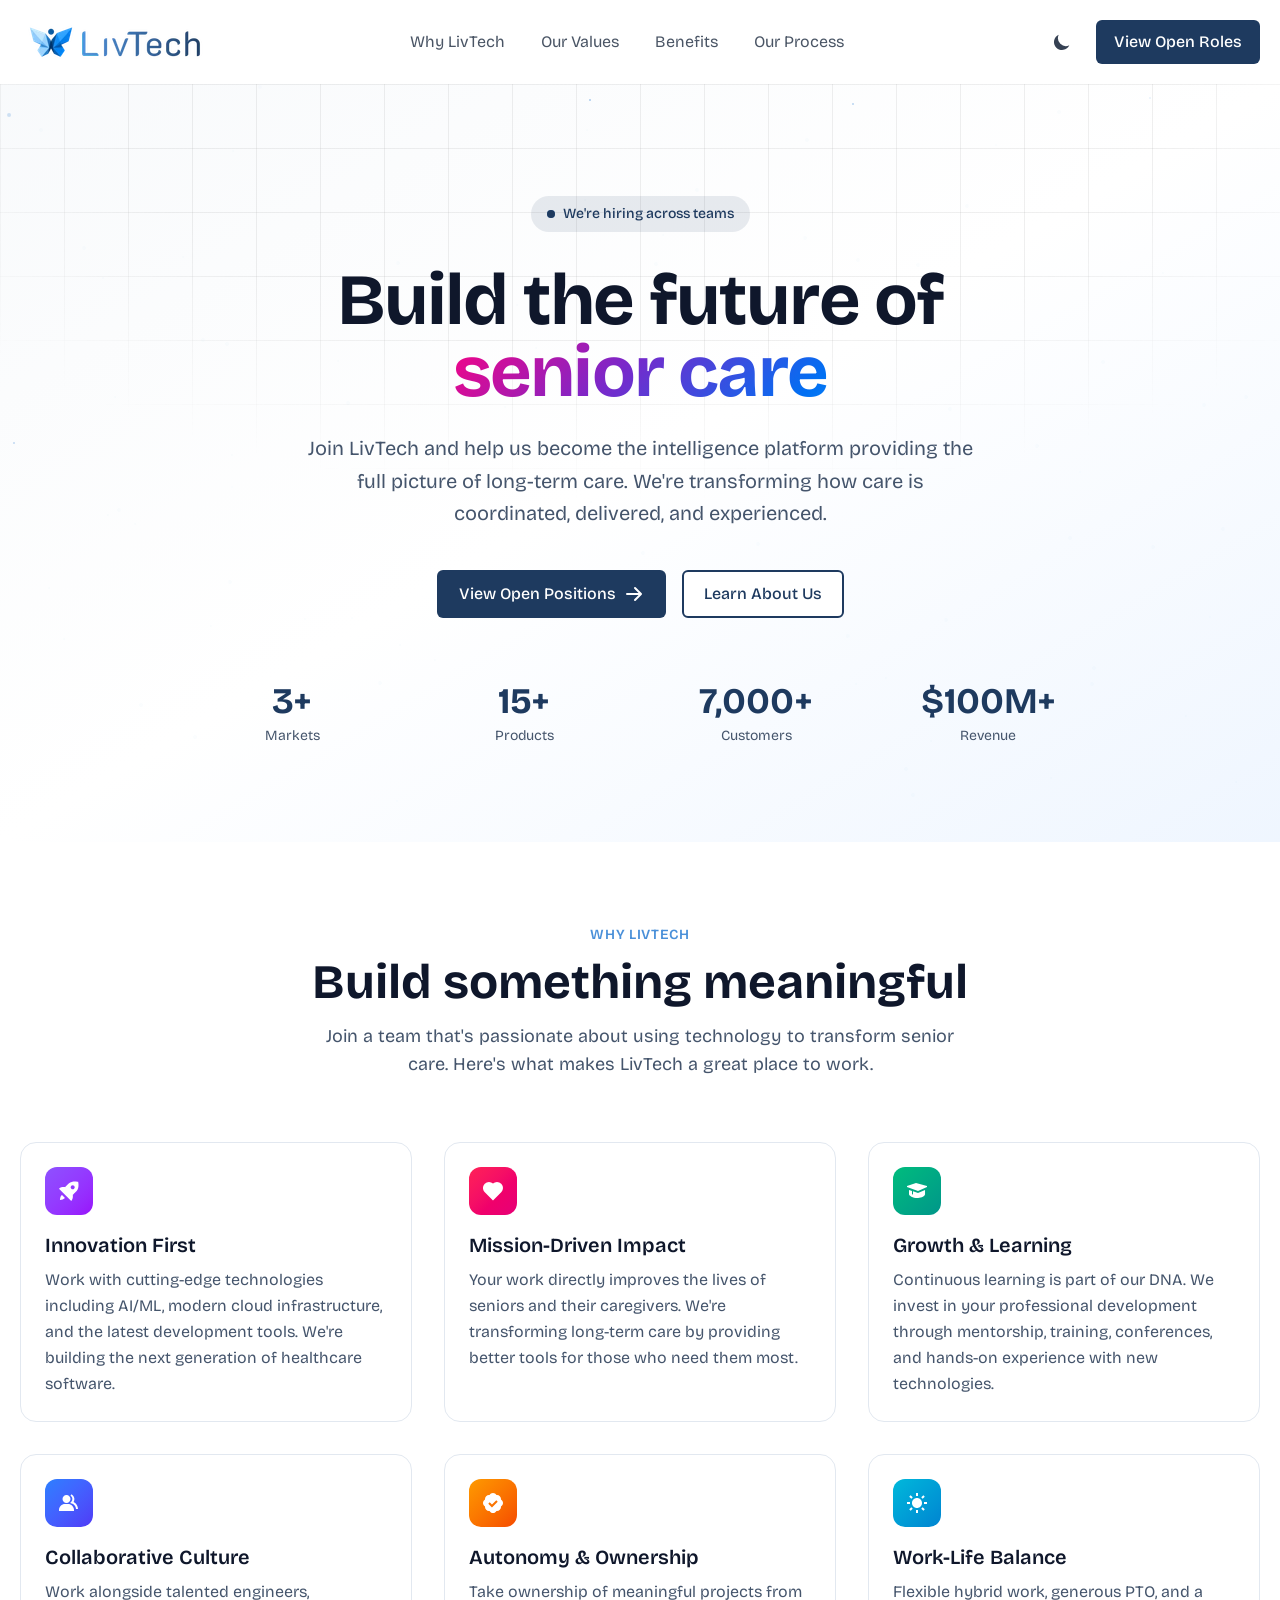
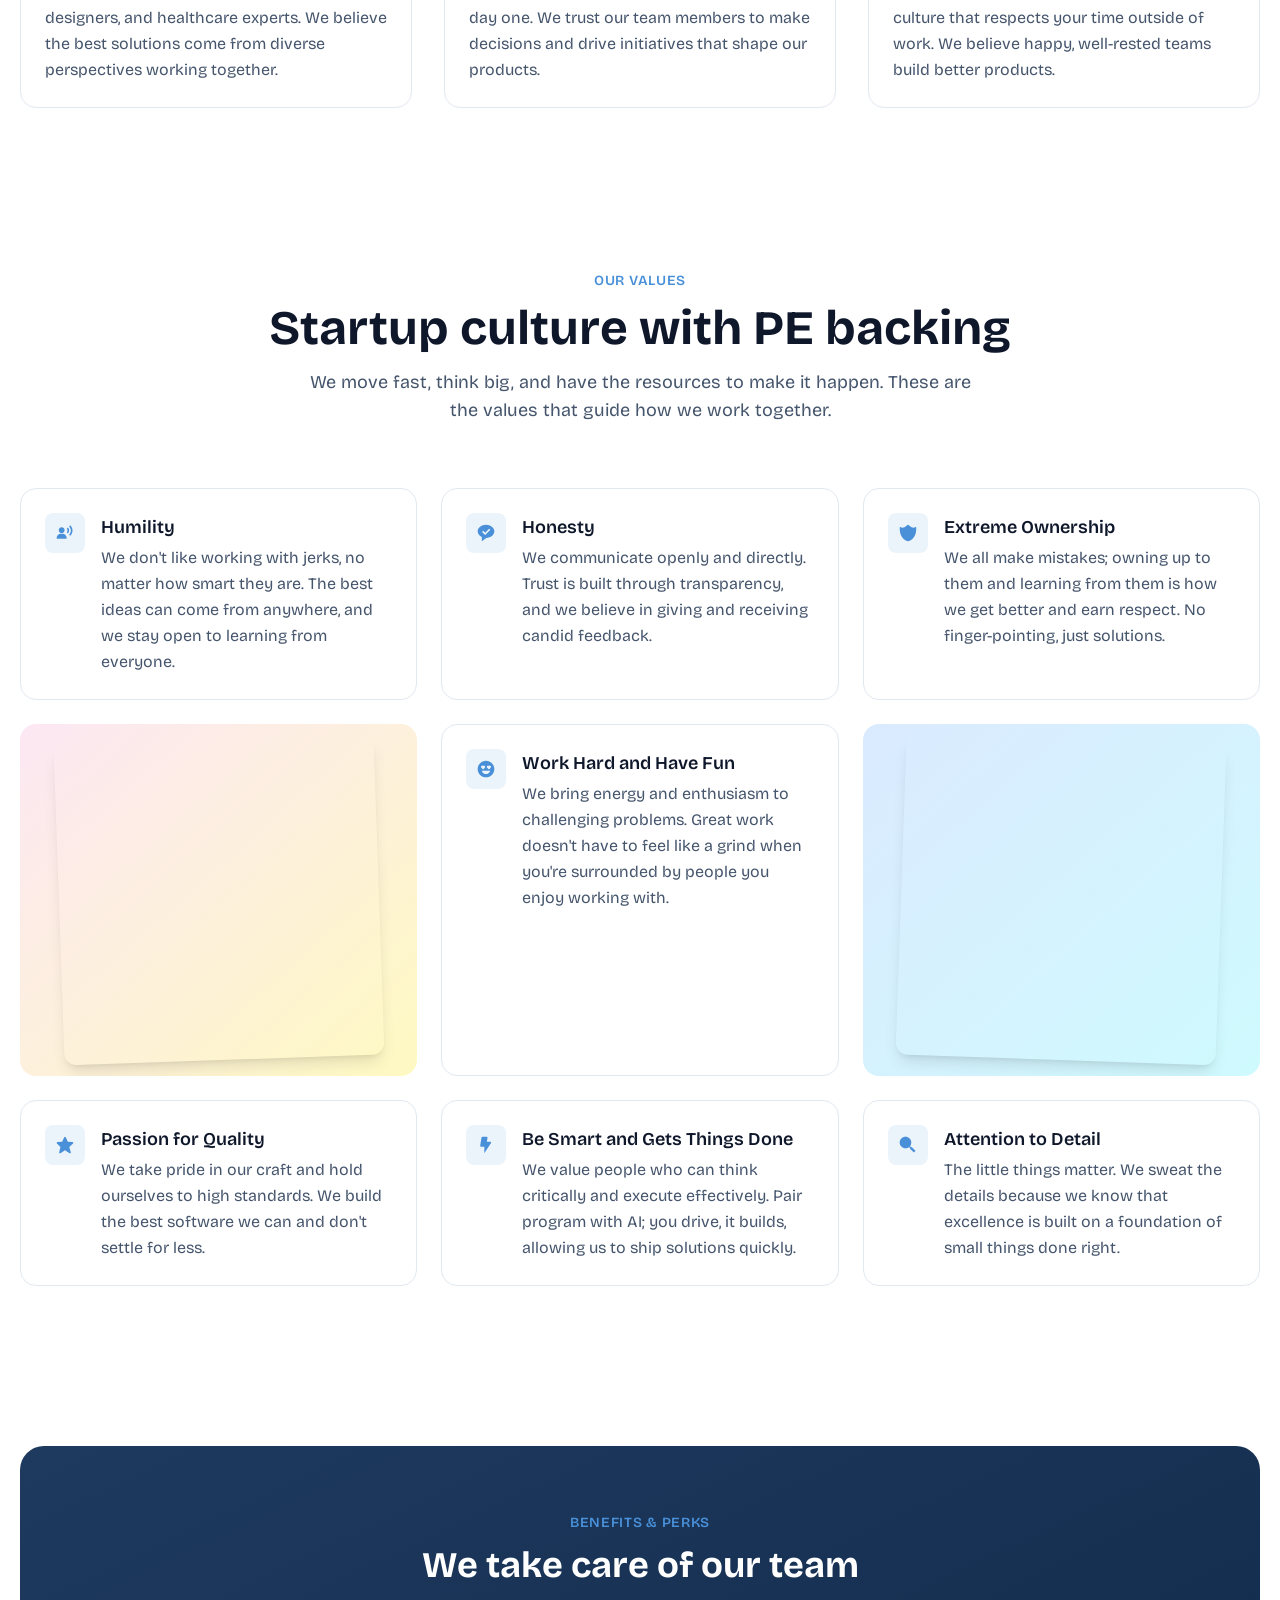
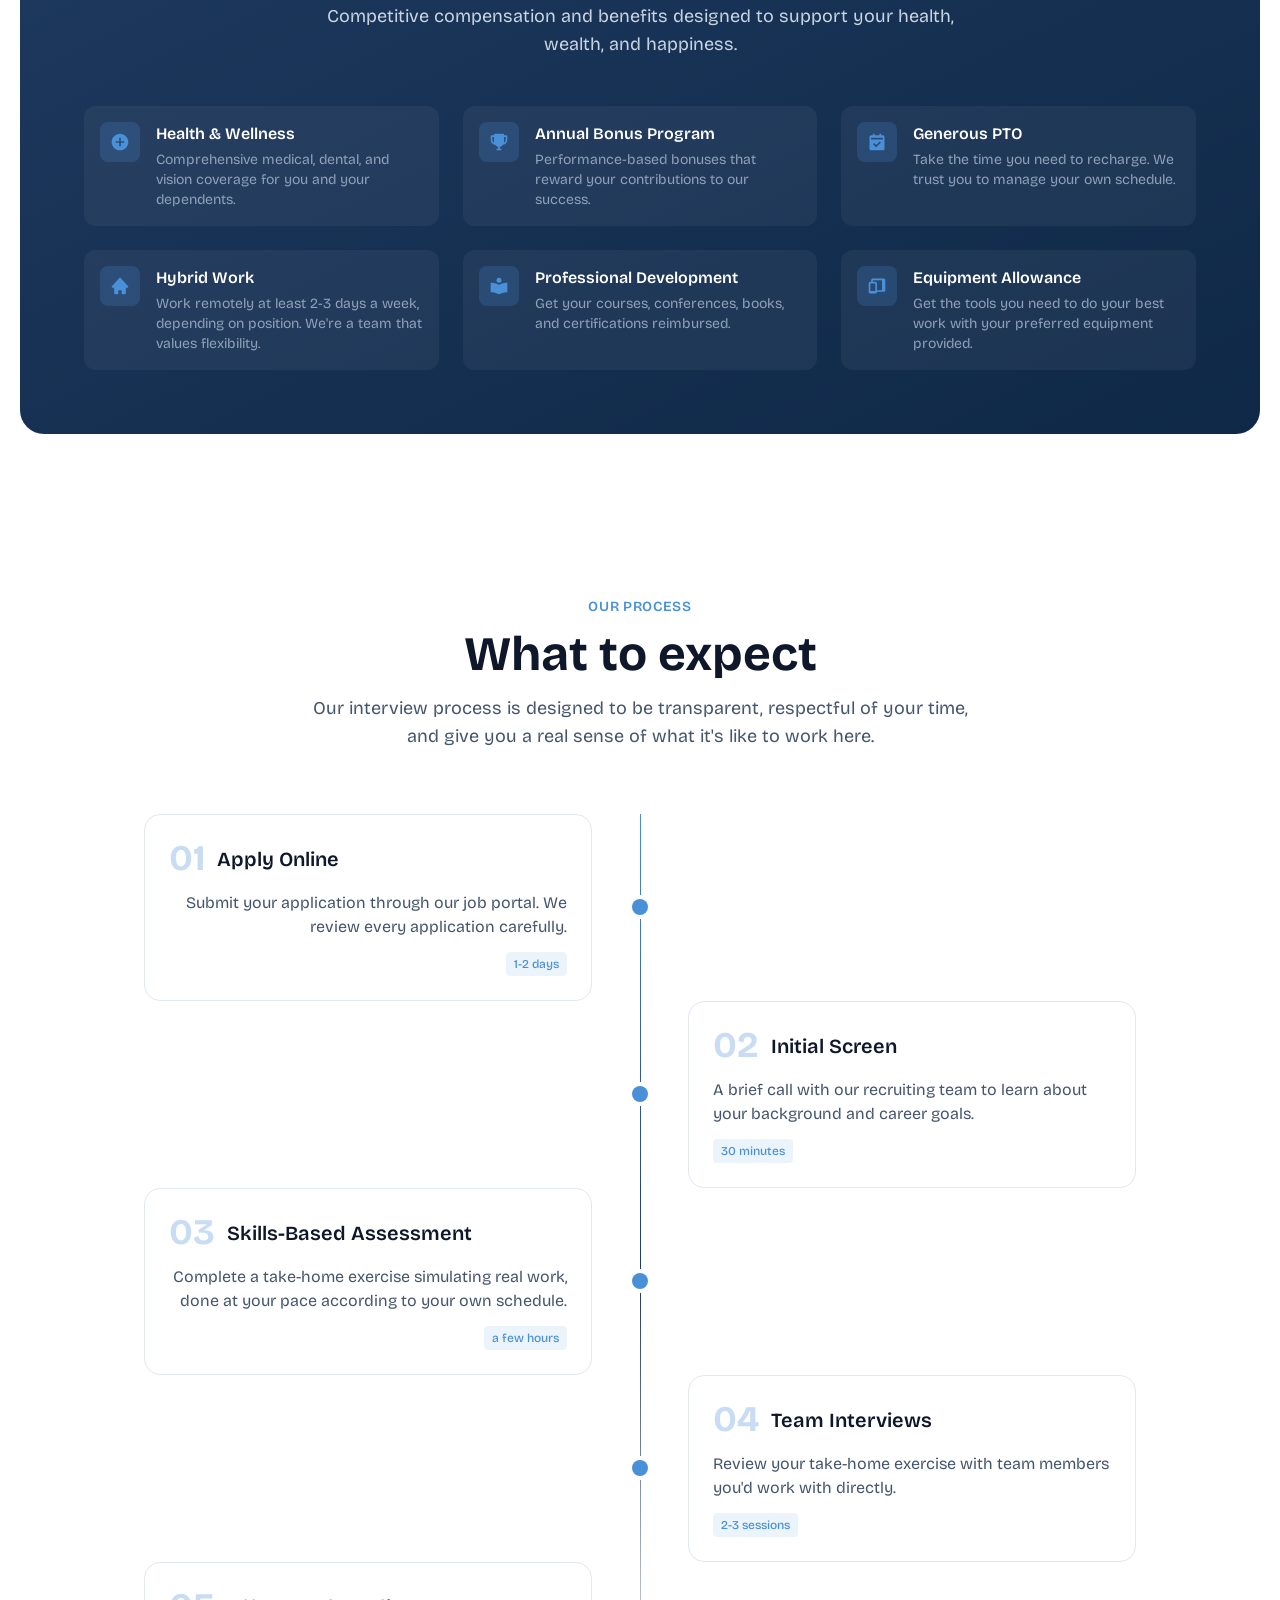
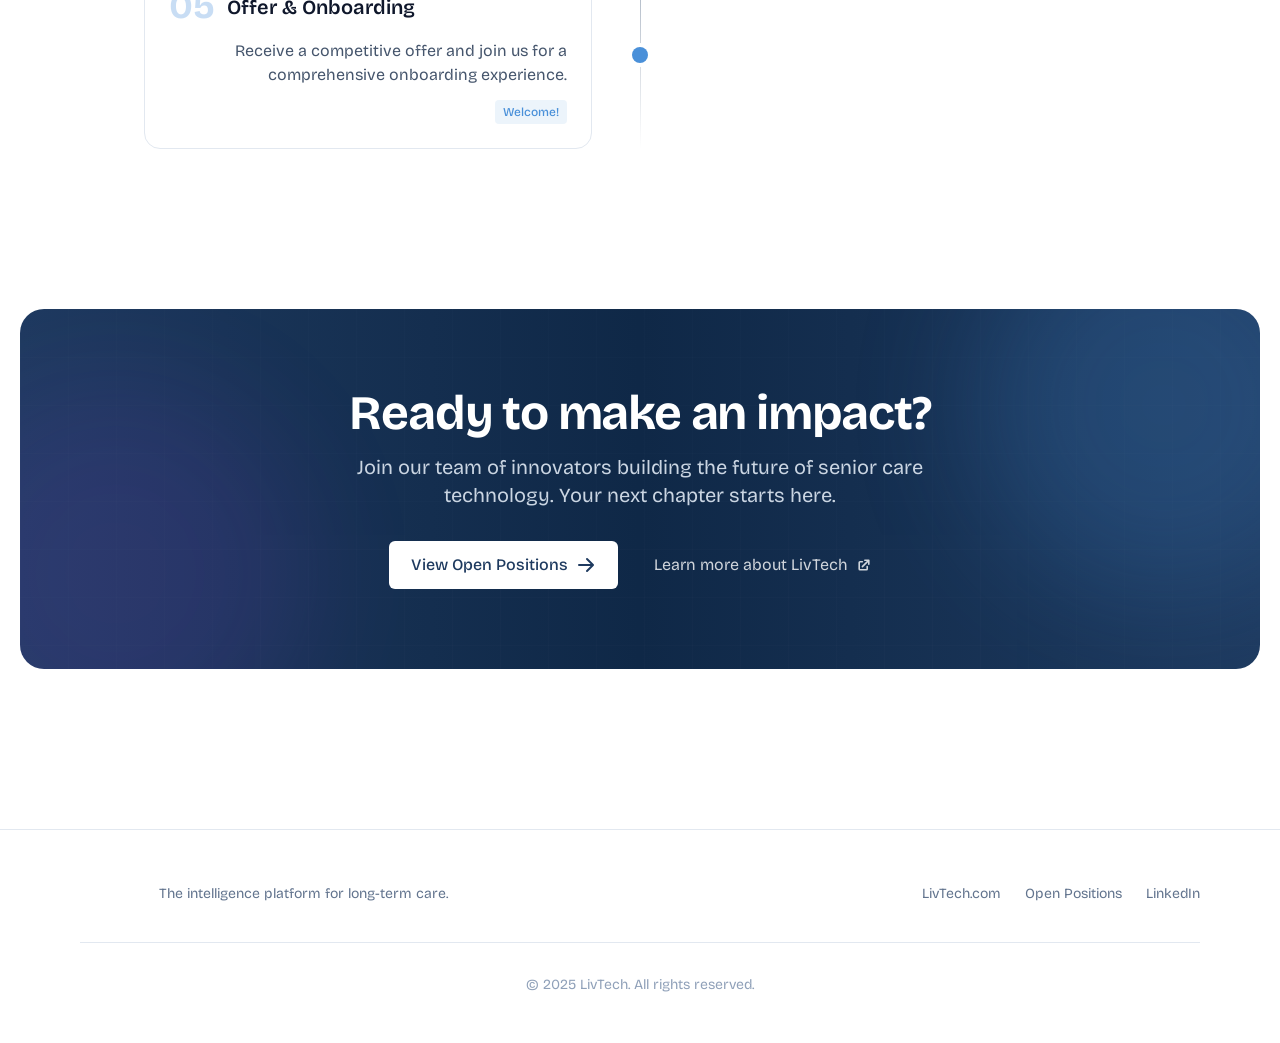
==== commit 76eb48bc: "deploy: LivTechHQ/careers@b801b8e1275bf55b0c23414e335984014843fcc3" ====
--- a/index.html
+++ b/index.html
@@ -233,7 +233,7 @@
 We take care of our team
 </h2> <p class="text-lg mt-4 text-slate-300 max-w-2xl mx-auto">
 Competitive compensation and benefits designed to support your health, wealth, and happiness.
-</p> </div> <div class="grid md:grid-cols-2 lg:grid-cols-3 gap-6"> <div class="flex gap-4 p-4 rounded-xl bg-white/5 hover:bg-white/10 transition-colors"> <div class="flex-shrink-0"> <div class="w-10 h-10 rounded-lg bg-[var(--color-livtech-accent)]/20 flex items-center justify-center"> <svg width="1em" height="1em" class="text-[var(--color-livtech-accent)] w-5 h-5" data-icon="bx:bxs-plus-circle">   <symbol id="ai:bx:bxs-plus-circle" viewBox="0 0 24 24"><path d="M12 2C6.486 2 2 6.486 2 12s4.486 10 10 10s10-4.486 10-10S17.514 2 12 2zm5 11h-4v4h-2v-4H7v-2h4V7h2v4h4v2z" fill="currentColor"/></symbol><use href="#ai:bx:bxs-plus-circle"></use>  </svg> </div> </div> <div> <h3 class="font-semibold text-white mb-1">Health &amp; Wellness</h3> <p class="text-sm text-slate-400">Comprehensive medical, dental, and vision coverage for you and your dependents.</p> </div> </div><div class="flex gap-4 p-4 rounded-xl bg-white/5 hover:bg-white/10 transition-colors"> <div class="flex-shrink-0"> <div class="w-10 h-10 rounded-lg bg-[var(--color-livtech-accent)]/20 flex items-center justify-center"> <svg width="1em" height="1em" class="text-[var(--color-livtech-accent)] w-5 h-5" data-icon="bx:bxs-bank">   <symbol id="ai:bx:bxs-bank" viewBox="0 0 24 24"><path d="M2 8v4.001h1V18H2v3h16l3 .001V21h1v-3h-1v-5.999h1V8L12 2L2 8zm4 10v-5.999h2V18H6zm5 0v-5.999h2V18h-2zm7 0h-2v-5.999h2V18zM14 8a2 2 0 1 1-4.001-.001A2 2 0 0 1 14 8z" fill="currentColor"/></symbol><use href="#ai:bx:bxs-bank"></use>  </svg> </div> </div> <div> <h3 class="font-semibold text-white mb-1">401(k) Match</h3> <p class="text-sm text-slate-400">Competitive 401(k) plan with company matching to help you plan for the future.</p> </div> </div><div class="flex gap-4 p-4 rounded-xl bg-white/5 hover:bg-white/10 transition-colors"> <div class="flex-shrink-0"> <div class="w-10 h-10 rounded-lg bg-[var(--color-livtech-accent)]/20 flex items-center justify-center"> <svg width="1em" height="1em" class="text-[var(--color-livtech-accent)] w-5 h-5" data-icon="bx:bxs-calendar-check">   <symbol id="ai:bx:bxs-calendar-check" viewBox="0 0 24 24"><path d="M5 22h14c1.103 0 2-.897 2-2V6c0-1.103-.897-2-2-2h-2V2h-2v2H9V2H7v2H5c-1.103 0-2 .897-2 2v14c0 1.103.897 2 2 2zm6-3.586l-3.707-3.707l1.414-1.414L11 15.586l4.293-4.293l1.414 1.414L11 18.414zM5 7h14v2H5V7z" fill="currentColor"/></symbol><use href="#ai:bx:bxs-calendar-check"></use>  </svg> </div> </div> <div> <h3 class="font-semibold text-white mb-1">Generous PTO</h3> <p class="text-sm text-slate-400">Take the time you need to recharge. We trust you to manage your own schedule.</p> </div> </div><div class="flex gap-4 p-4 rounded-xl bg-white/5 hover:bg-white/10 transition-colors"> <div class="flex-shrink-0"> <div class="w-10 h-10 rounded-lg bg-[var(--color-livtech-accent)]/20 flex items-center justify-center"> <svg width="1em" height="1em" class="text-[var(--color-livtech-accent)] w-5 h-5" data-icon="bx:bxs-home">   <symbol id="ai:bx:bxs-home" viewBox="0 0 24 24"><path d="M21.743 12.331l-9-10c-.379-.422-1.107-.422-1.486 0l-9 10a.998.998 0 0 0-.17 1.076c.16.361.518.593.913.593h2v7a1 1 0 0 0 1 1h3a1 1 0 0 0 1-1v-4h4v4a1 1 0 0 0 1 1h3a1 1 0 0 0 1-1v-7h2a.998.998 0 0 0 .743-1.669z" fill="currentColor"/></symbol><use href="#ai:bx:bxs-home"></use>  </svg> </div> </div> <div> <h3 class="font-semibold text-white mb-1">Hybrid Work</h3> <p class="text-sm text-slate-400">Work remotely at least 2-3 days a week, depending on position. We&#39;re a team that values flexibility.</p> </div> </div><div class="flex gap-4 p-4 rounded-xl bg-white/5 hover:bg-white/10 transition-colors"> <div class="flex-shrink-0"> <div class="w-10 h-10 rounded-lg bg-[var(--color-livtech-accent)]/20 flex items-center justify-center"> <svg width="1em" height="1em" class="text-[var(--color-livtech-accent)] w-5 h-5" data-icon="bx:bxs-book-reader">   <symbol id="ai:bx:bxs-book-reader" viewBox="0 0 24 24"><path d="M2 8v11.529S6.621 19.357 12 22c5.379-2.643 10-2.471 10-2.471V8s-5.454 0-10 2.471C7.454 8 2 8 2 8z" fill="currentColor"/><circle cx="12" cy="5" r="3" fill="currentColor"/></symbol><use href="#ai:bx:bxs-book-reader"></use>  </svg> </div> </div> <div> <h3 class="font-semibold text-white mb-1">Professional Development</h3> <p class="text-sm text-slate-400">Get your courses, conferences, books, and certifications reimbursed.</p> </div> </div><div class="flex gap-4 p-4 rounded-xl bg-white/5 hover:bg-white/10 transition-colors"> <div class="flex-shrink-0"> <div class="w-10 h-10 rounded-lg bg-[var(--color-livtech-accent)]/20 flex items-center justify-center"> <svg width="1em" height="1em" class="text-[var(--color-livtech-accent)] w-5 h-5" data-icon="bx:bxs-devices">   <symbol id="ai:bx:bxs-devices" viewBox="0 0 24 24"><path d="M20 3H7c-1.103 0-2 .897-2 2v2H4c-1.103 0-2 .897-2 2v10c0 1.103.897 2 2 2h6c1.103 0 2-.897 2-2h8c1.103 0 2-.897 2-2V5c0-1.103-.897-2-2-2zM6 9h4l-.003 9H4V9h2zm6 8V9c0-1.103-.897-2-2-2H7V5h11v12h-6z" fill="currentColor"/></symbol><use href="#ai:bx:bxs-devices"></use>  </svg> </div> </div> <div> <h3 class="font-semibold text-white mb-1">Equipment Allowance</h3> <p class="text-sm text-slate-400">Get the tools you need to do your best work with your preferred equipment provided.</p> </div> </div> </div> </div> </section> <section id="process" class="py-20 scroll-mt-20"> <div class="text-center mb-16"> <span class="text-[var(--color-livtech-accent)] font-semibold text-sm uppercase tracking-wider">Our Process</span> <h2 class="text-3xl lg:text-5xl font-bold mt-3 text-slate-900 dark:text-white">
+</p> </div> <div class="grid md:grid-cols-2 lg:grid-cols-3 gap-6"> <div class="flex gap-4 p-4 rounded-xl bg-white/5 hover:bg-white/10 transition-colors"> <div class="flex-shrink-0"> <div class="w-10 h-10 rounded-lg bg-[var(--color-livtech-accent)]/20 flex items-center justify-center"> <svg width="1em" height="1em" class="text-[var(--color-livtech-accent)] w-5 h-5" data-icon="bx:bxs-plus-circle">   <symbol id="ai:bx:bxs-plus-circle" viewBox="0 0 24 24"><path d="M12 2C6.486 2 2 6.486 2 12s4.486 10 10 10s10-4.486 10-10S17.514 2 12 2zm5 11h-4v4h-2v-4H7v-2h4V7h2v4h4v2z" fill="currentColor"/></symbol><use href="#ai:bx:bxs-plus-circle"></use>  </svg> </div> </div> <div> <h3 class="font-semibold text-white mb-1">Health &amp; Wellness</h3> <p class="text-sm text-slate-400">Comprehensive medical, dental, and vision coverage for you and your dependents.</p> </div> </div><div class="flex gap-4 p-4 rounded-xl bg-white/5 hover:bg-white/10 transition-colors"> <div class="flex-shrink-0"> <div class="w-10 h-10 rounded-lg bg-[var(--color-livtech-accent)]/20 flex items-center justify-center"> <svg width="1em" height="1em" class="text-[var(--color-livtech-accent)] w-5 h-5" data-icon="bx:bxs-trophy">   <symbol id="ai:bx:bxs-trophy" viewBox="0 0 24 24"><path d="M21 4h-3V3a1 1 0 0 0-1-1H7a1 1 0 0 0-1 1v1H3a1 1 0 0 0-1 1v3c0 4.31 1.8 6.91 4.82 7A6 6 0 0 0 11 17.91V20H9v2h6v-2h-2v-2.09A6 6 0 0 0 17.18 15c3-.1 4.82-2.7 4.82-7V5a1 1 0 0 0-1-1zM4 8V6h2v6.83C4.22 12.08 4 9.3 4 8zm14 4.83V6h2v2c0 1.3-.22 4.08-2 4.83z" fill="currentColor"/></symbol><use href="#ai:bx:bxs-trophy"></use>  </svg> </div> </div> <div> <h3 class="font-semibold text-white mb-1">Annual Bonus Program</h3> <p class="text-sm text-slate-400">Performance-based bonuses that reward your contributions to our success.</p> </div> </div><div class="flex gap-4 p-4 rounded-xl bg-white/5 hover:bg-white/10 transition-colors"> <div class="flex-shrink-0"> <div class="w-10 h-10 rounded-lg bg-[var(--color-livtech-accent)]/20 flex items-center justify-center"> <svg width="1em" height="1em" class="text-[var(--color-livtech-accent)] w-5 h-5" data-icon="bx:bxs-calendar-check">   <symbol id="ai:bx:bxs-calendar-check" viewBox="0 0 24 24"><path d="M5 22h14c1.103 0 2-.897 2-2V6c0-1.103-.897-2-2-2h-2V2h-2v2H9V2H7v2H5c-1.103 0-2 .897-2 2v14c0 1.103.897 2 2 2zm6-3.586l-3.707-3.707l1.414-1.414L11 15.586l4.293-4.293l1.414 1.414L11 18.414zM5 7h14v2H5V7z" fill="currentColor"/></symbol><use href="#ai:bx:bxs-calendar-check"></use>  </svg> </div> </div> <div> <h3 class="font-semibold text-white mb-1">Generous PTO</h3> <p class="text-sm text-slate-400">Take the time you need to recharge. We trust you to manage your own schedule.</p> </div> </div><div class="flex gap-4 p-4 rounded-xl bg-white/5 hover:bg-white/10 transition-colors"> <div class="flex-shrink-0"> <div class="w-10 h-10 rounded-lg bg-[var(--color-livtech-accent)]/20 flex items-center justify-center"> <svg width="1em" height="1em" class="text-[var(--color-livtech-accent)] w-5 h-5" data-icon="bx:bxs-home">   <symbol id="ai:bx:bxs-home" viewBox="0 0 24 24"><path d="M21.743 12.331l-9-10c-.379-.422-1.107-.422-1.486 0l-9 10a.998.998 0 0 0-.17 1.076c.16.361.518.593.913.593h2v7a1 1 0 0 0 1 1h3a1 1 0 0 0 1-1v-4h4v4a1 1 0 0 0 1 1h3a1 1 0 0 0 1-1v-7h2a.998.998 0 0 0 .743-1.669z" fill="currentColor"/></symbol><use href="#ai:bx:bxs-home"></use>  </svg> </div> </div> <div> <h3 class="font-semibold text-white mb-1">Hybrid Work</h3> <p class="text-sm text-slate-400">Work remotely at least 2-3 days a week, depending on position. We&#39;re a team that values flexibility.</p> </div> </div><div class="flex gap-4 p-4 rounded-xl bg-white/5 hover:bg-white/10 transition-colors"> <div class="flex-shrink-0"> <div class="w-10 h-10 rounded-lg bg-[var(--color-livtech-accent)]/20 flex items-center justify-center"> <svg width="1em" height="1em" class="text-[var(--color-livtech-accent)] w-5 h-5" data-icon="bx:bxs-book-reader">   <symbol id="ai:bx:bxs-book-reader" viewBox="0 0 24 24"><path d="M2 8v11.529S6.621 19.357 12 22c5.379-2.643 10-2.471 10-2.471V8s-5.454 0-10 2.471C7.454 8 2 8 2 8z" fill="currentColor"/><circle cx="12" cy="5" r="3" fill="currentColor"/></symbol><use href="#ai:bx:bxs-book-reader"></use>  </svg> </div> </div> <div> <h3 class="font-semibold text-white mb-1">Professional Development</h3> <p class="text-sm text-slate-400">Get your courses, conferences, books, and certifications reimbursed.</p> </div> </div><div class="flex gap-4 p-4 rounded-xl bg-white/5 hover:bg-white/10 transition-colors"> <div class="flex-shrink-0"> <div class="w-10 h-10 rounded-lg bg-[var(--color-livtech-accent)]/20 flex items-center justify-center"> <svg width="1em" height="1em" class="text-[var(--color-livtech-accent)] w-5 h-5" data-icon="bx:bxs-devices">   <symbol id="ai:bx:bxs-devices" viewBox="0 0 24 24"><path d="M20 3H7c-1.103 0-2 .897-2 2v2H4c-1.103 0-2 .897-2 2v10c0 1.103.897 2 2 2h6c1.103 0 2-.897 2-2h8c1.103 0 2-.897 2-2V5c0-1.103-.897-2-2-2zM6 9h4l-.003 9H4V9h2zm6 8V9c0-1.103-.897-2-2-2H7V5h11v12h-6z" fill="currentColor"/></symbol><use href="#ai:bx:bxs-devices"></use>  </svg> </div> </div> <div> <h3 class="font-semibold text-white mb-1">Equipment Allowance</h3> <p class="text-sm text-slate-400">Get the tools you need to do your best work with your preferred equipment provided.</p> </div> </div> </div> </div> </section> <section id="process" class="py-20 scroll-mt-20"> <div class="text-center mb-16"> <span class="text-[var(--color-livtech-accent)] font-semibold text-sm uppercase tracking-wider">Our Process</span> <h2 class="text-3xl lg:text-5xl font-bold mt-3 text-slate-900 dark:text-white">
 What to expect
 </h2> <p class="text-lg mt-4 text-slate-600 dark:text-slate-400 max-w-2xl mx-auto">
 Our interview process is designed to be transparent, respectful of your time, and give you a real sense of what it's like to work here.
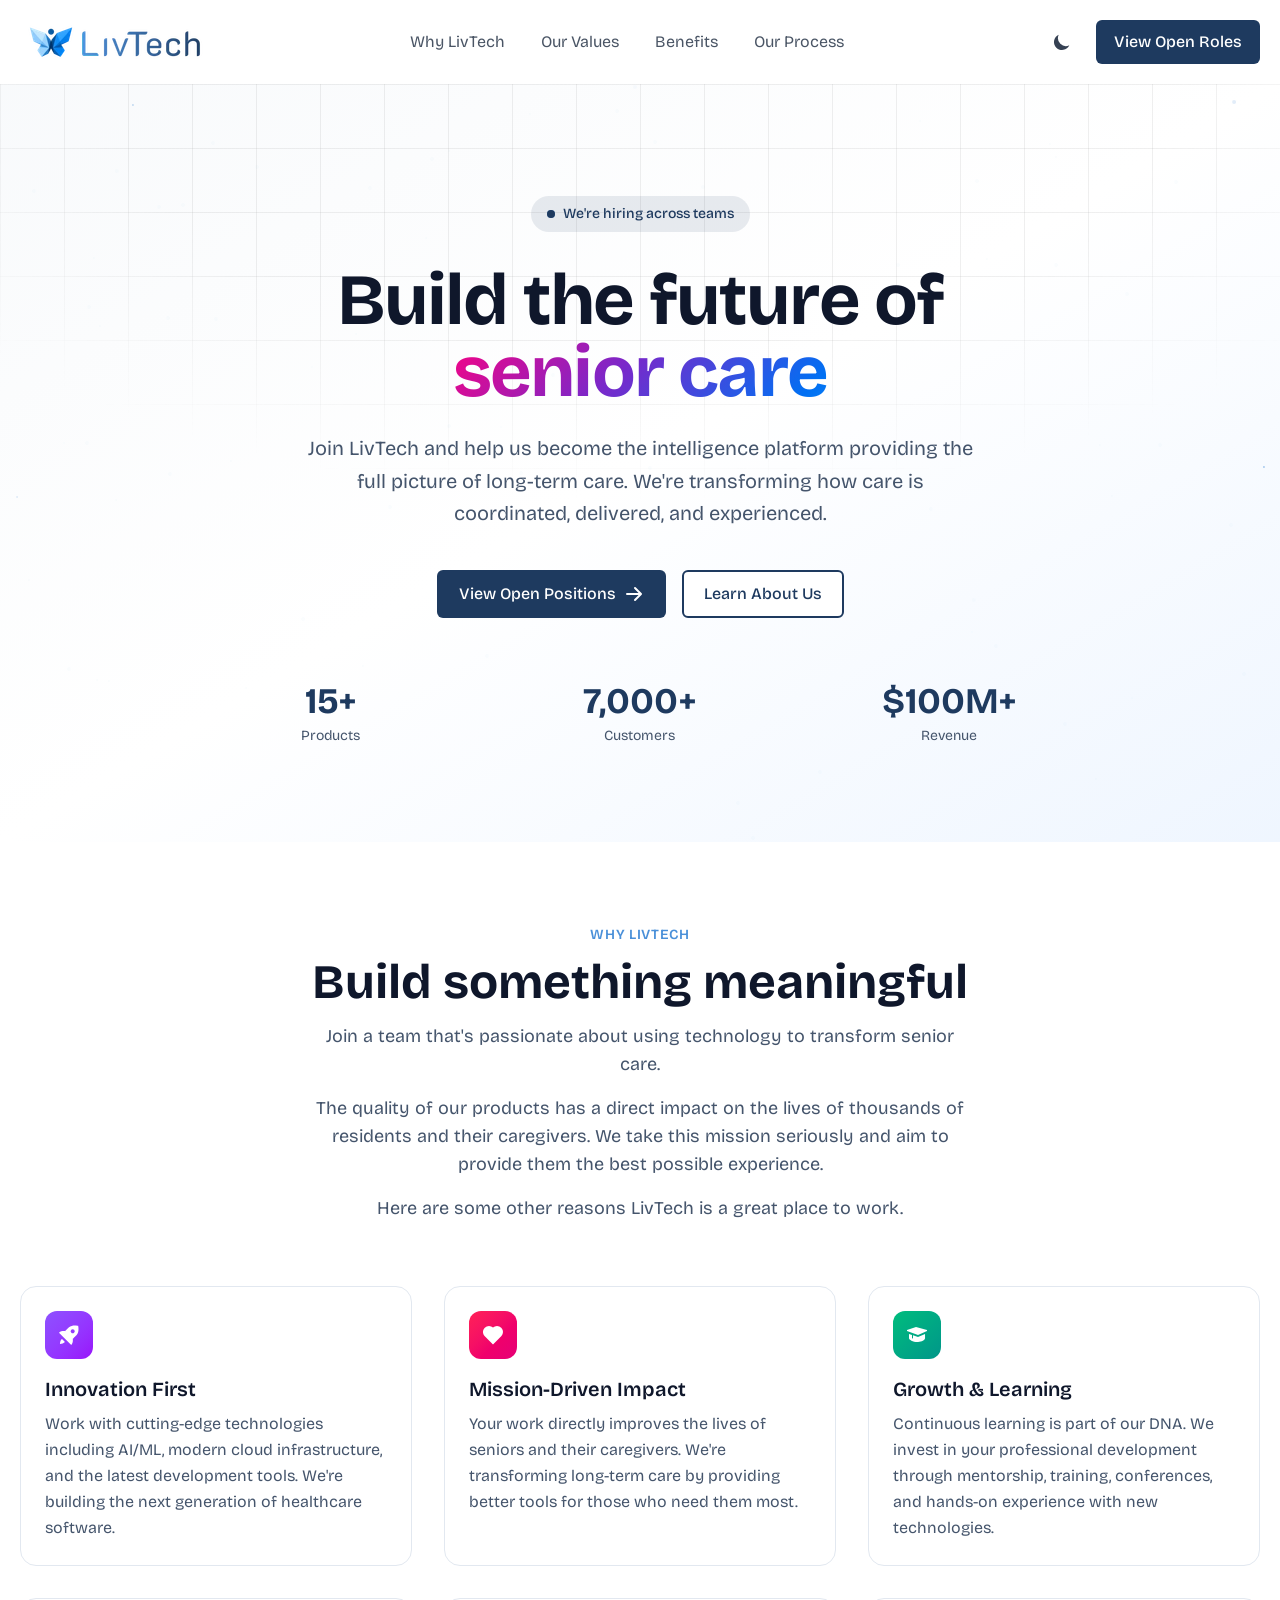
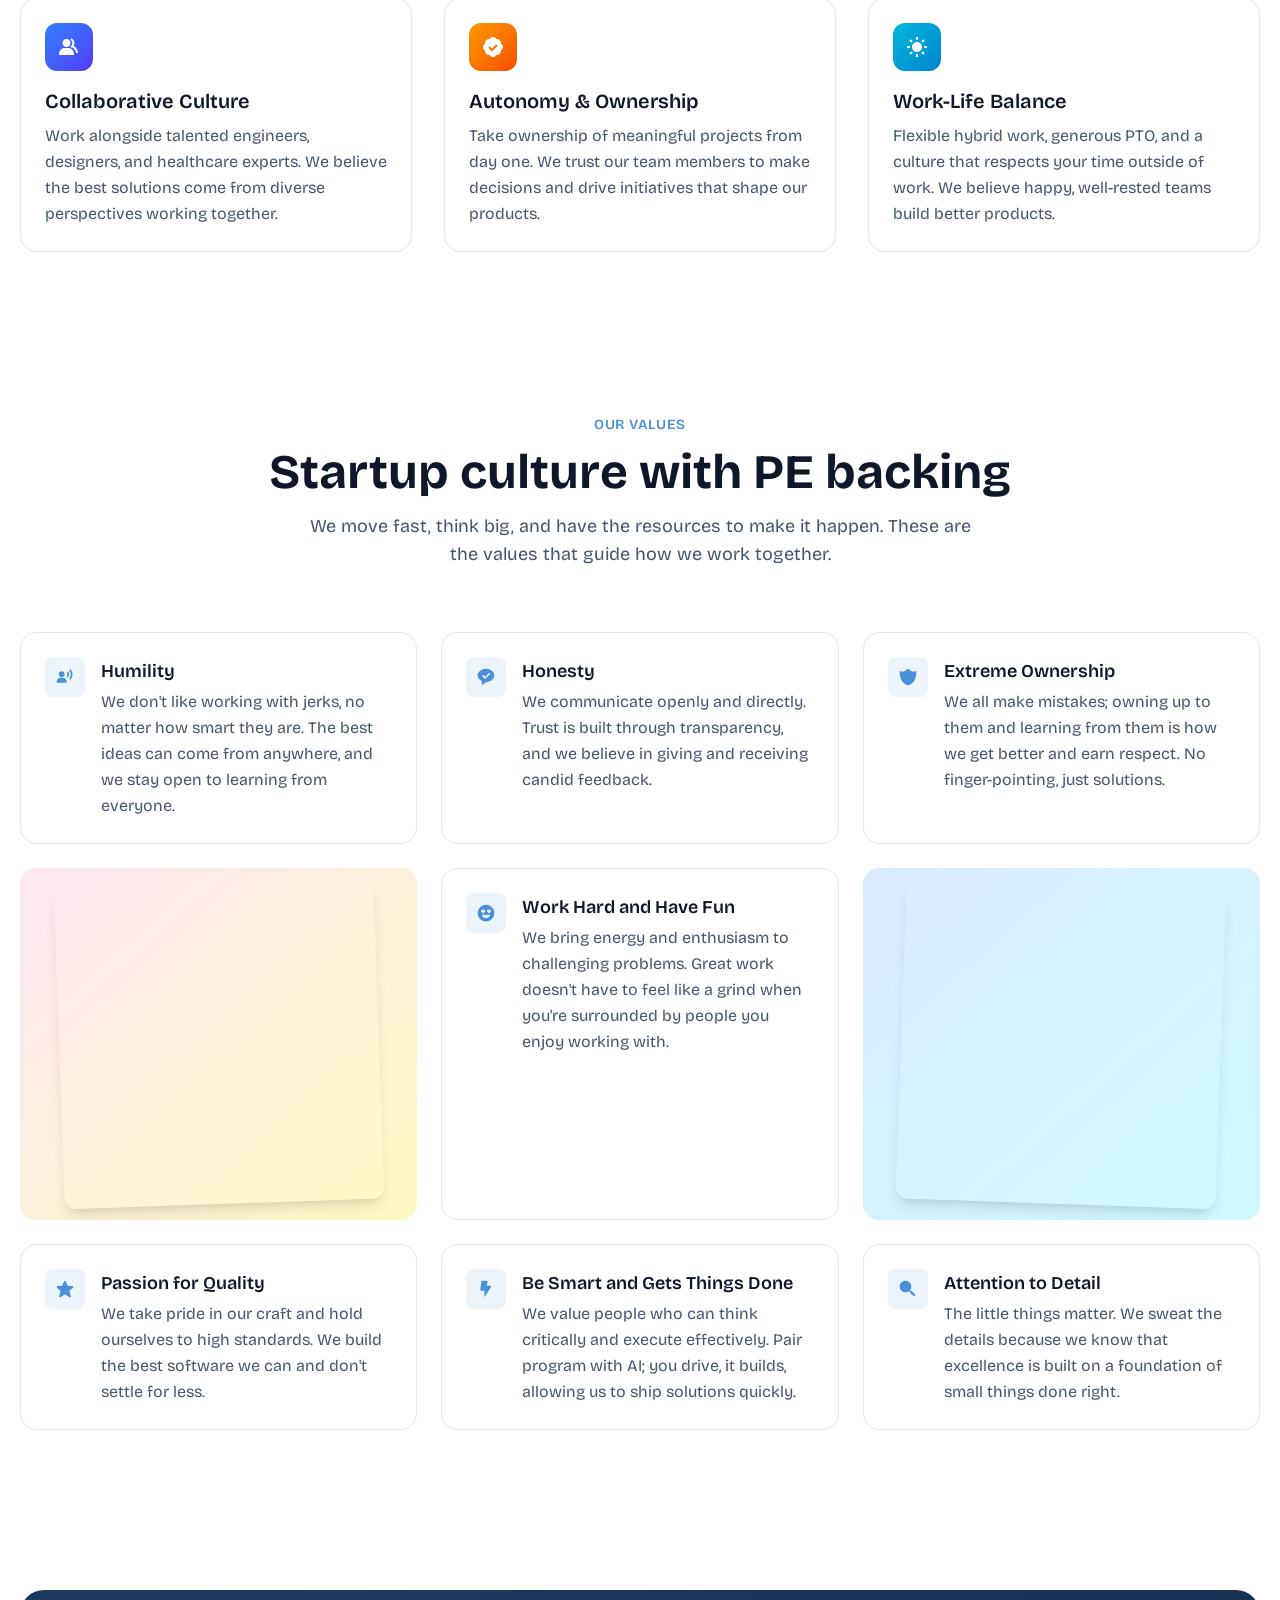
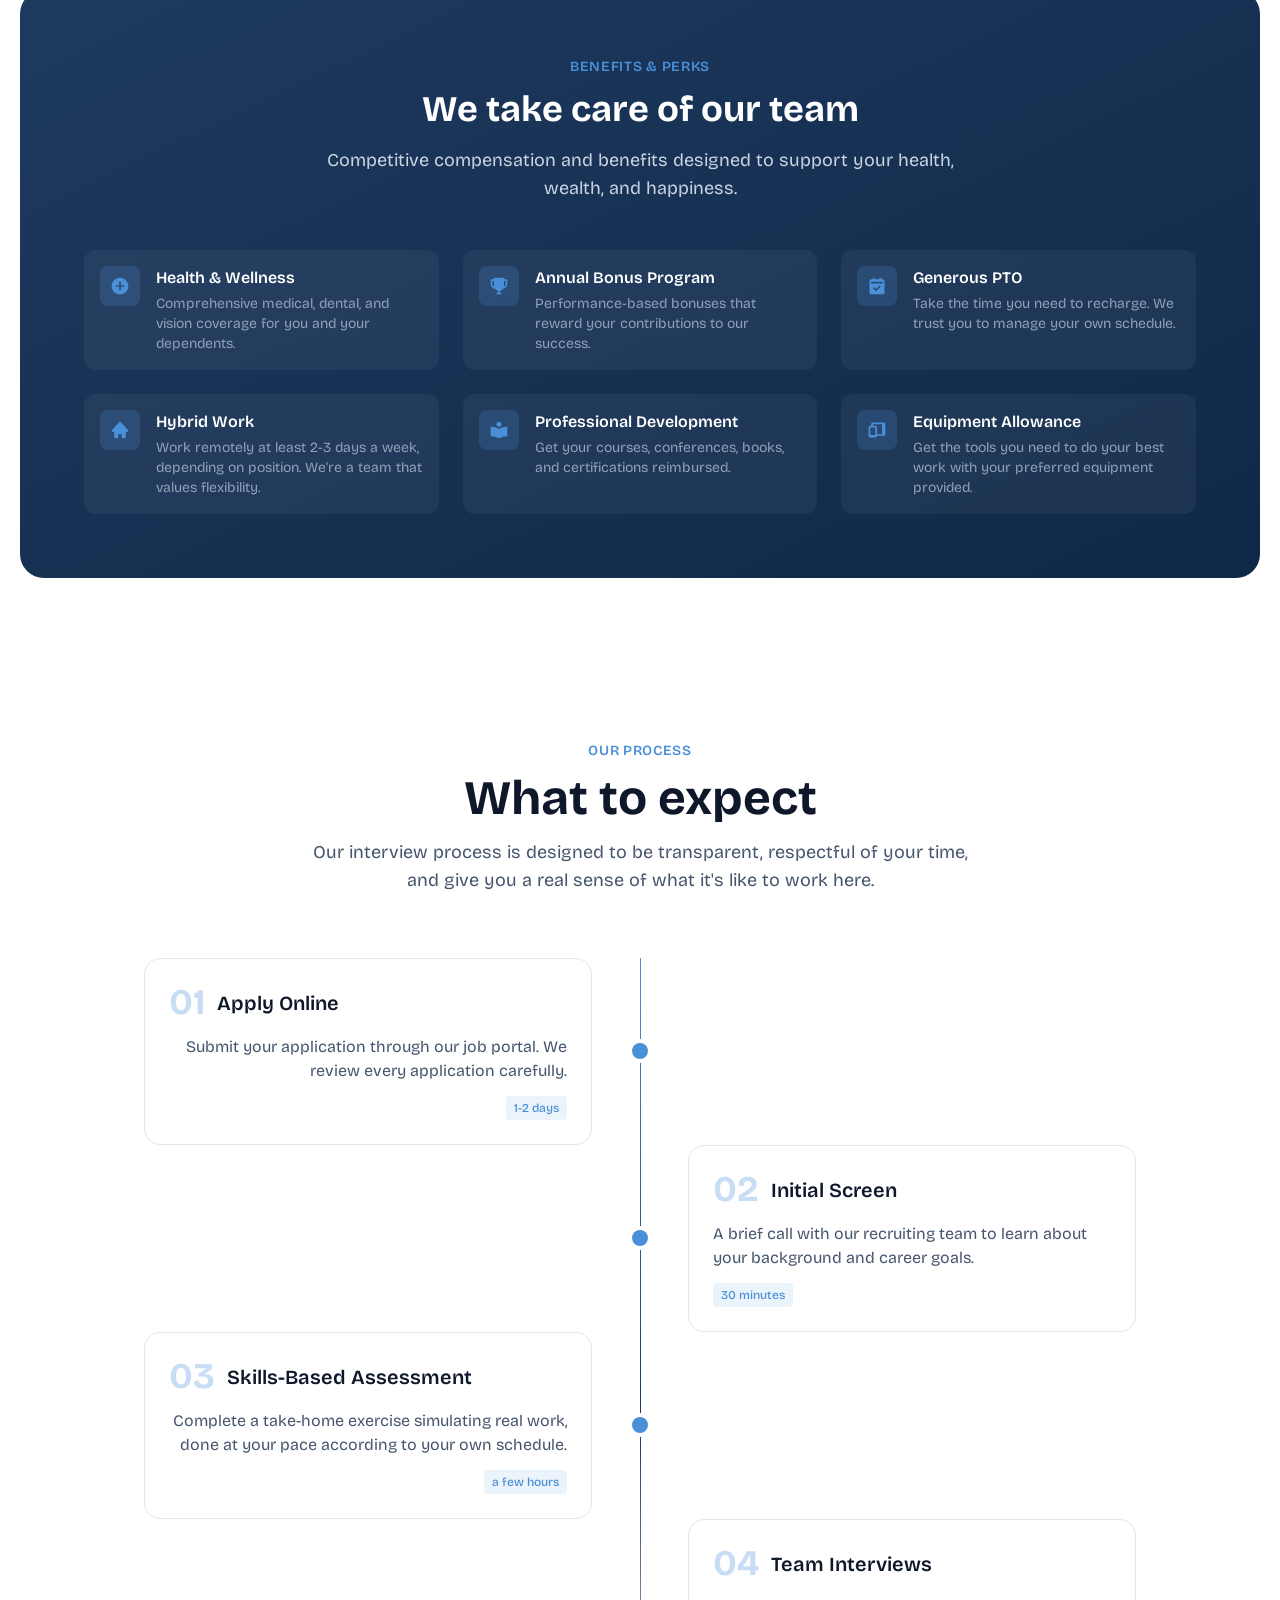
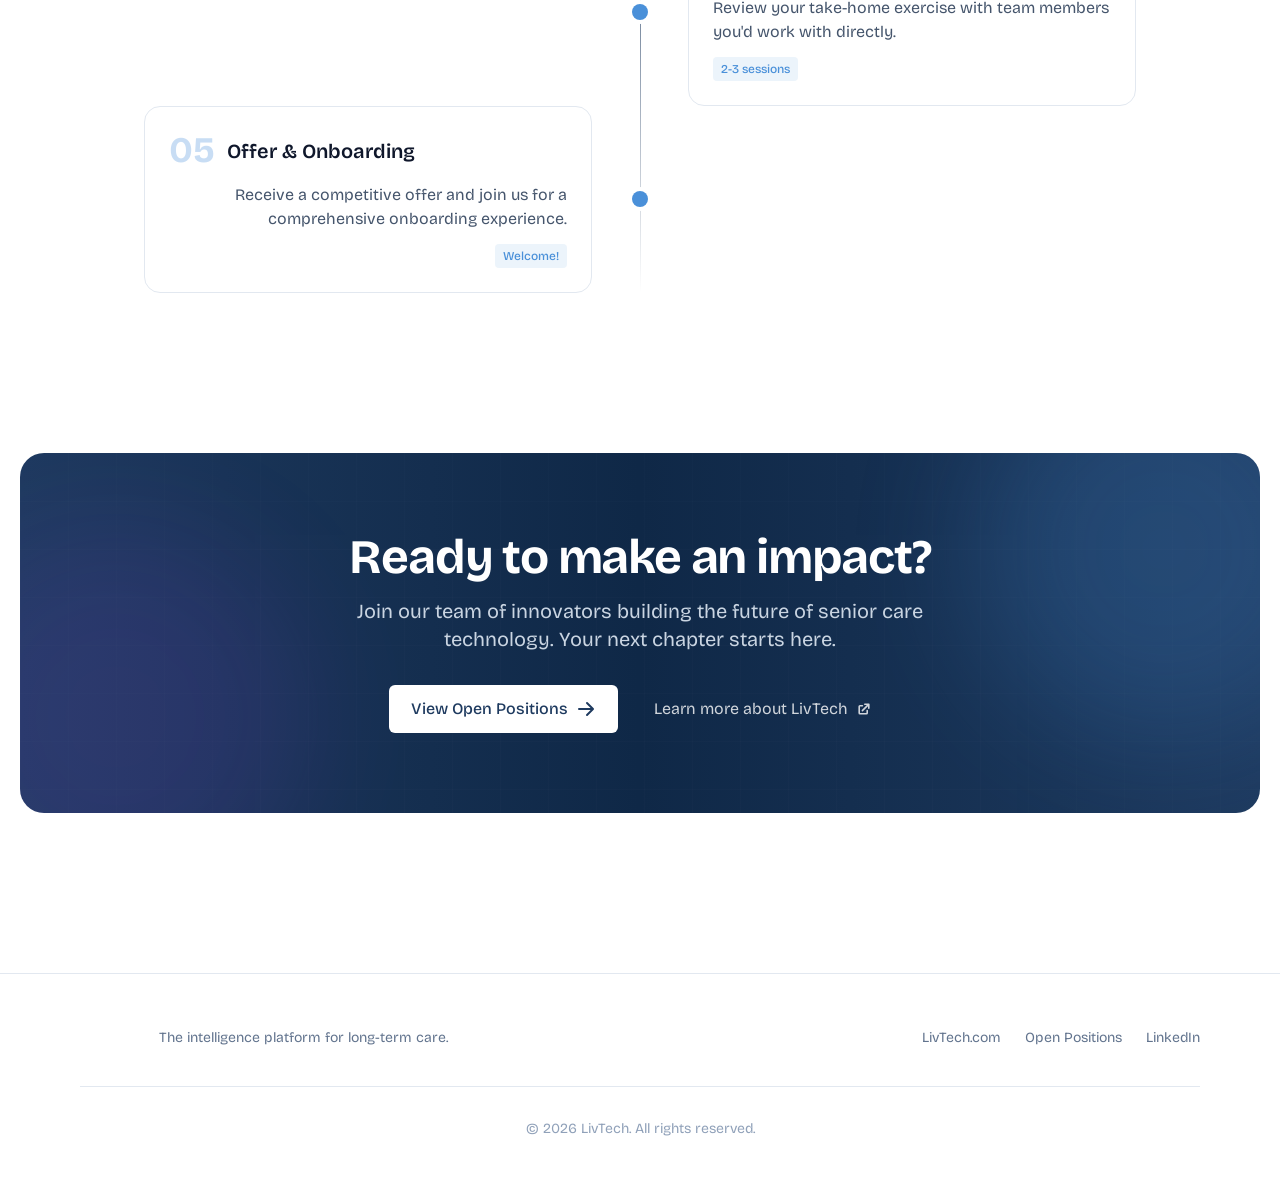
==== commit 2fba5bb0: "deploy: LivTechHQ/careers@1dc540df776c160c7a224a0bdc31fc970658313a" ====
--- a/index.html
+++ b/index.html
@@ -21,7 +21,7 @@
       }}
     --><style>@keyframes fade-in{0%{opacity:0}to{opacity:1}}@keyframes fade-in-up{0%{opacity:0;transform:translateY(20px)}to{opacity:1;transform:translateY(0)}}.animate-fade-in[data-astro-cid-zi4ldr3x]{animation:fade-in .6s ease-out forwards;opacity:0}.animate-fade-in-up[data-astro-cid-zi4ldr3x]{animation:fade-in-up .6s ease-out forwards;opacity:0}
 </style>
-<link rel="stylesheet" href="/assets/index.BhVLfAE8.css"></head> <body> <div class="max-w-(--breakpoint-xl) mx-auto px-5">  <header class="flex flex-col lg:flex-row justify-between items-center my-5">  <div class="flex w-full lg:w-auto items-center justify-between"> <a href="/" class="flex items-center gap-2"> <img src="/assets/livtech_logo.Chu3wyrX_ZnJI5Y.webp" srcset="/assets/livtech_logo.Chu3wyrX_ZnJI5Y.webp 1x, /assets/livtech_logo.Chu3wyrX_2m4hgo.webp 2x" alt="LivTech" loading="lazy" decoding="async" fetchpriority="auto" width="189" height="40" class="w-auto"> </a> <div class="flex items-center gap-2 lg:hidden"> <style>astro-island,astro-slot,astro-static-slot{display:contents}</style><script>(()=>{var e=async t=>{await(await t())()};(self.Astro||(self.Astro={})).load=e;window.dispatchEvent(new Event("astro:load"));})();</script><script>(()=>{var A=Object.defineProperty;var g=(i,o,a)=>o in i?A(i,o,{enumerable:!0,configurable:!0,writable:!0,value:a}):i[o]=a;var d=(i,o,a)=>g(i,typeof o!="symbol"?o+"":o,a);{let i={0:t=>m(t),1:t=>a(t),2:t=>new RegExp(t),3:t=>new Date(t),4:t=>new Map(a(t)),5:t=>new Set(a(t)),6:t=>BigInt(t),7:t=>new URL(t),8:t=>new Uint8Array(t),9:t=>new Uint16Array(t),10:t=>new Uint32Array(t),11:t=>1/0*t},o=t=>{let[l,e]=t;return l in i?i[l](e):void 0},a=t=>t.map(o),m=t=>typeof t!="object"||t===null?t:Object.fromEntries(Object.entries(t).map(([l,e])=>[l,o(e)]));class y extends HTMLElement{constructor(){super(...arguments);d(this,"Component");d(this,"hydrator");d(this,"hydrate",async()=>{var b;if(!this.hydrator||!this.isConnected)return;let e=(b=this.parentElement)==null?void 0:b.closest("astro-island[ssr]");if(e){e.addEventListener("astro:hydrate",this.hydrate,{once:!0});return}let c=this.querySelectorAll("astro-slot"),n={},h=this.querySelectorAll("template[data-astro-template]");for(let r of h){let s=r.closest(this.tagName);s!=null&&s.isSameNode(this)&&(n[r.getAttribute("data-astro-template")||"default"]=r.innerHTML,r.remove())}for(let r of c){let s=r.closest(this.tagName);s!=null&&s.isSameNode(this)&&(n[r.getAttribute("name")||"default"]=r.innerHTML)}let p;try{p=this.hasAttribute("props")?m(JSON.parse(this.getAttribute("props"))):{}}catch(r){let s=this.getAttribute("component-url")||"<unknown>",v=this.getAttribute("component-export");throw v&&(s+=` (export ${v})`),console.error(`[hydrate] Error parsing props for component ${s}`,this.getAttribute("props"),r),r}let u;await this.hydrator(this)(this.Component,p,n,{client:this.getAttribute("client")}),this.removeAttribute("ssr"),this.dispatchEvent(new CustomEvent("astro:hydrate"))});d(this,"unmount",()=>{this.isConnected||this.dispatchEvent(new CustomEvent("astro:unmount"))})}disconnectedCallback(){document.removeEventListener("astro:after-swap",this.unmount),document.addEventListener("astro:after-swap",this.unmount,{once:!0})}connectedCallback(){if(!this.hasAttribute("await-children")||document.readyState==="interactive"||document.readyState==="complete")this.childrenConnectedCallback();else{let e=()=>{document.removeEventListener("DOMContentLoaded",e),c.disconnect(),this.childrenConnectedCallback()},c=new MutationObserver(()=>{var n;((n=this.lastChild)==null?void 0:n.nodeType)===Node.COMMENT_NODE&&this.lastChild.nodeValue==="astro:end"&&(this.lastChild.remove(),e())});c.observe(this,{childList:!0}),document.addEventListener("DOMContentLoaded",e)}}async childrenConnectedCallback(){let e=this.getAttribute("before-hydration-url");e&&await import(e),this.start()}async start(){let e=JSON.parse(this.getAttribute("opts")),c=this.getAttribute("client");if(Astro[c]===void 0){window.addEventListener(`astro:${c}`,()=>this.start(),{once:!0});return}try{await Astro[c](async()=>{let n=this.getAttribute("renderer-url"),[h,{default:p}]=await Promise.all([import(this.getAttribute("component-url")),n?import(n):()=>()=>{}]),u=this.getAttribute("component-export")||"default";if(!u.includes("."))this.Component=h[u];else{this.Component=h;for(let f of u.split("."))this.Component=this.Component[f]}return this.hydrator=p,this.hydrate},e,this)}catch(n){console.error(`[astro-island] Error hydrating ${this.getAttribute("component-url")}`,n)}}attributeChangedCallback(){this.hydrate()}}d(y,"observedAttributes",["props"]),customElements.get("astro-island")||customElements.define("astro-island",y)}})();</script><astro-island uid="Z1l54Lp" prefix="r8" component-url="/assets/theme-toggle.fCNI143u.js" component-export="default" renderer-url="/assets/client.D_Es0amM.js" props="{}" ssr client="load" opts="{&quot;name&quot;:&quot;ThemeToggle&quot;,&quot;value&quot;:true}" await-children><button class="p-2 rounded-lg hover:bg-gray-100 dark:hover:bg-gray-800 transition-colors" aria-label="Toggle theme" type="button"><svg class="w-5 h-5 text-gray-700" fill="currentColor" viewBox="0 0 20 20"><path d="M17.293 13.293A8 8 0 016.707 2.707a8.001 8.001 0 1010.586 10.586z"></path></svg><span class="sr-only">Toggle theme</span></button><!--astro:end--></astro-island> <button id="astronav-menu" aria-label="Toggle Menu">  <svg fill="currentColor" class="w-4 h-4 text-gray-800 dark:text-gray-200" width="24" height="24" viewBox="0 0 24 24" xmlns="http://www.w3.org/2000/svg"> <title>Toggle Menu</title> <path class="astronav-close-icon astronav-toggle hidden" fill-rule="evenodd" clip-rule="evenodd" d="M18.278 16.864a1 1 0 01-1.414 1.414l-4.829-4.828-4.828 4.828a1 1 0 01-1.414-1.414l4.828-4.829-4.828-4.828a1 1 0 011.414-1.414l4.829 4.828 4.828-4.828a1 1 0 111.414 1.414l-4.828 4.829 4.828 4.828z"></path> <path class="astronav-open-icon astronav-toggle" fill-rule="evenodd" d="M4 5h16a1 1 0 010 2H4a1 1 0 110-2zm0 6h16a1 1 0 010 2H4a1 1 0 010-2zm0 6h16a1 1 0 010 2H4a1 1 0 010-2z"></path> </svg>  </button> </div> </div> <nav class="astronav-items astronav-toggle hidden w-full lg:w-auto mt-2 lg:flex lg:mt-0">  <ul class="flex flex-col lg:flex-row lg:gap-3"> <li> <a href="#why-livtech" class="flex lg:px-3 py-2 items-center text-gray-600 hover:text-gray-900 dark:text-gray-300 dark:hover:text-white transition-colors"> <span>Why LivTech</span> </a> </li><li> <a href="#values" class="flex lg:px-3 py-2 items-center text-gray-600 hover:text-gray-900 dark:text-gray-300 dark:hover:text-white transition-colors"> <span>Our Values</span> </a> </li><li> <a href="#benefits" class="flex lg:px-3 py-2 items-center text-gray-600 hover:text-gray-900 dark:text-gray-300 dark:hover:text-white transition-colors"> <span>Benefits</span> </a> </li><li> <a href="#process" class="flex lg:px-3 py-2 items-center text-gray-600 hover:text-gray-900 dark:text-gray-300 dark:hover:text-white transition-colors"> <span>Our Process</span> </a> </li> </ul> <div class="lg:hidden flex items-center mt-3 gap-4"> <astro-island uid="10YWa7" prefix="r11" component-url="/assets/interactive-link.BosnKhRL.js" component-export="default" renderer-url="/assets/client.D_Es0amM.js" props="{&quot;href&quot;:[0,&quot;https://jobs.ashbyhq.com/livtech&quot;],&quot;target&quot;:[0,&quot;_blank&quot;],&quot;size&quot;:[0,&quot;md&quot;],&quot;block&quot;:[0,true]}" ssr client="load" opts="{&quot;name&quot;:&quot;InteractiveLink&quot;,&quot;value&quot;:true}" await-children><a class="group relative rounded-md text-center focus-visible:ring-2 ring-offset-2 ring-[var(--color-livtech-accent)] font-medium overflow-hidden px-4 py-2 bg-[var(--color-livtech-navy)] dark:bg-[var(--color-livtech-accent)] text-white dark:text-slate-900 border-2 border-transparent w-full" href="https://jobs.ashbyhq.com/livtech" target="_blank"><div class="absolute left-3 top-1/2 -translate-y-1/2 h-2 w-2 rounded-full transition-transform duration-300 ease-out scale-0 group-hover:scale-[200] z-0 bg-[var(--color-livtech-accent)] dark:bg-[var(--color-livtech-navy)]"></div><span class="relative z-10 flex items-center justify-center gap-2 transition-colors duration-300 group-hover:text-white dark:group-hover:text-white"><astro-slot>
+<link rel="stylesheet" href="/assets/index.B6QzMmzm.css"></head> <body> <div class="max-w-(--breakpoint-xl) mx-auto px-5">  <header class="flex flex-col lg:flex-row justify-between items-center my-5">  <div class="flex w-full lg:w-auto items-center justify-between"> <a href="/" class="flex items-center gap-2"> <img src="/assets/livtech_logo.Chu3wyrX_ZnJI5Y.webp" srcset="/assets/livtech_logo.Chu3wyrX_ZnJI5Y.webp 1x, /assets/livtech_logo.Chu3wyrX_2m4hgo.webp 2x" alt="LivTech" loading="lazy" decoding="async" fetchpriority="auto" width="189" height="40" class="w-auto"> </a> <div class="flex items-center gap-2 lg:hidden"> <style>astro-island,astro-slot,astro-static-slot{display:contents}</style><script>(()=>{var e=async t=>{await(await t())()};(self.Astro||(self.Astro={})).load=e;window.dispatchEvent(new Event("astro:load"));})();</script><script>(()=>{var A=Object.defineProperty;var g=(i,o,a)=>o in i?A(i,o,{enumerable:!0,configurable:!0,writable:!0,value:a}):i[o]=a;var d=(i,o,a)=>g(i,typeof o!="symbol"?o+"":o,a);{let i={0:t=>m(t),1:t=>a(t),2:t=>new RegExp(t),3:t=>new Date(t),4:t=>new Map(a(t)),5:t=>new Set(a(t)),6:t=>BigInt(t),7:t=>new URL(t),8:t=>new Uint8Array(t),9:t=>new Uint16Array(t),10:t=>new Uint32Array(t),11:t=>1/0*t},o=t=>{let[l,e]=t;return l in i?i[l](e):void 0},a=t=>t.map(o),m=t=>typeof t!="object"||t===null?t:Object.fromEntries(Object.entries(t).map(([l,e])=>[l,o(e)]));class y extends HTMLElement{constructor(){super(...arguments);d(this,"Component");d(this,"hydrator");d(this,"hydrate",async()=>{var b;if(!this.hydrator||!this.isConnected)return;let e=(b=this.parentElement)==null?void 0:b.closest("astro-island[ssr]");if(e){e.addEventListener("astro:hydrate",this.hydrate,{once:!0});return}let c=this.querySelectorAll("astro-slot"),n={},h=this.querySelectorAll("template[data-astro-template]");for(let r of h){let s=r.closest(this.tagName);s!=null&&s.isSameNode(this)&&(n[r.getAttribute("data-astro-template")||"default"]=r.innerHTML,r.remove())}for(let r of c){let s=r.closest(this.tagName);s!=null&&s.isSameNode(this)&&(n[r.getAttribute("name")||"default"]=r.innerHTML)}let p;try{p=this.hasAttribute("props")?m(JSON.parse(this.getAttribute("props"))):{}}catch(r){let s=this.getAttribute("component-url")||"<unknown>",v=this.getAttribute("component-export");throw v&&(s+=` (export ${v})`),console.error(`[hydrate] Error parsing props for component ${s}`,this.getAttribute("props"),r),r}let u;await this.hydrator(this)(this.Component,p,n,{client:this.getAttribute("client")}),this.removeAttribute("ssr"),this.dispatchEvent(new CustomEvent("astro:hydrate"))});d(this,"unmount",()=>{this.isConnected||this.dispatchEvent(new CustomEvent("astro:unmount"))})}disconnectedCallback(){document.removeEventListener("astro:after-swap",this.unmount),document.addEventListener("astro:after-swap",this.unmount,{once:!0})}connectedCallback(){if(!this.hasAttribute("await-children")||document.readyState==="interactive"||document.readyState==="complete")this.childrenConnectedCallback();else{let e=()=>{document.removeEventListener("DOMContentLoaded",e),c.disconnect(),this.childrenConnectedCallback()},c=new MutationObserver(()=>{var n;((n=this.lastChild)==null?void 0:n.nodeType)===Node.COMMENT_NODE&&this.lastChild.nodeValue==="astro:end"&&(this.lastChild.remove(),e())});c.observe(this,{childList:!0}),document.addEventListener("DOMContentLoaded",e)}}async childrenConnectedCallback(){let e=this.getAttribute("before-hydration-url");e&&await import(e),this.start()}async start(){let e=JSON.parse(this.getAttribute("opts")),c=this.getAttribute("client");if(Astro[c]===void 0){window.addEventListener(`astro:${c}`,()=>this.start(),{once:!0});return}try{await Astro[c](async()=>{let n=this.getAttribute("renderer-url"),[h,{default:p}]=await Promise.all([import(this.getAttribute("component-url")),n?import(n):()=>()=>{}]),u=this.getAttribute("component-export")||"default";if(!u.includes("."))this.Component=h[u];else{this.Component=h;for(let f of u.split("."))this.Component=this.Component[f]}return this.hydrator=p,this.hydrate},e,this)}catch(n){console.error(`[astro-island] Error hydrating ${this.getAttribute("component-url")}`,n)}}attributeChangedCallback(){this.hydrate()}}d(y,"observedAttributes",["props"]),customElements.get("astro-island")||customElements.define("astro-island",y)}})();</script><astro-island uid="Z1l54Lp" prefix="r8" component-url="/assets/theme-toggle.fCNI143u.js" component-export="default" renderer-url="/assets/client.D_Es0amM.js" props="{}" ssr client="load" opts="{&quot;name&quot;:&quot;ThemeToggle&quot;,&quot;value&quot;:true}" await-children><button class="p-2 rounded-lg hover:bg-gray-100 dark:hover:bg-gray-800 transition-colors" aria-label="Toggle theme" type="button"><svg class="w-5 h-5 text-gray-700" fill="currentColor" viewBox="0 0 20 20"><path d="M17.293 13.293A8 8 0 016.707 2.707a8.001 8.001 0 1010.586 10.586z"></path></svg><span class="sr-only">Toggle theme</span></button><!--astro:end--></astro-island> <button id="astronav-menu" aria-label="Toggle Menu">  <svg fill="currentColor" class="w-4 h-4 text-gray-800 dark:text-gray-200" width="24" height="24" viewBox="0 0 24 24" xmlns="http://www.w3.org/2000/svg"> <title>Toggle Menu</title> <path class="astronav-close-icon astronav-toggle hidden" fill-rule="evenodd" clip-rule="evenodd" d="M18.278 16.864a1 1 0 01-1.414 1.414l-4.829-4.828-4.828 4.828a1 1 0 01-1.414-1.414l4.828-4.829-4.828-4.828a1 1 0 011.414-1.414l4.829 4.828 4.828-4.828a1 1 0 111.414 1.414l-4.828 4.829 4.828 4.828z"></path> <path class="astronav-open-icon astronav-toggle" fill-rule="evenodd" d="M4 5h16a1 1 0 010 2H4a1 1 0 110-2zm0 6h16a1 1 0 010 2H4a1 1 0 010-2zm0 6h16a1 1 0 010 2H4a1 1 0 010-2z"></path> </svg>  </button> </div> </div> <nav class="astronav-items astronav-toggle hidden w-full lg:w-auto mt-2 lg:flex lg:mt-0">  <ul class="flex flex-col lg:flex-row lg:gap-3"> <li> <a href="#why-livtech" class="flex lg:px-3 py-2 items-center text-gray-600 hover:text-gray-900 dark:text-gray-300 dark:hover:text-white transition-colors"> <span>Why LivTech</span> </a> </li><li> <a href="#values" class="flex lg:px-3 py-2 items-center text-gray-600 hover:text-gray-900 dark:text-gray-300 dark:hover:text-white transition-colors"> <span>Our Values</span> </a> </li><li> <a href="#benefits" class="flex lg:px-3 py-2 items-center text-gray-600 hover:text-gray-900 dark:text-gray-300 dark:hover:text-white transition-colors"> <span>Benefits</span> </a> </li><li> <a href="#process" class="flex lg:px-3 py-2 items-center text-gray-600 hover:text-gray-900 dark:text-gray-300 dark:hover:text-white transition-colors"> <span>Our Process</span> </a> </li> </ul> <div class="lg:hidden flex items-center mt-3 gap-4"> <astro-island uid="10YWa7" prefix="r11" component-url="/assets/interactive-link.BosnKhRL.js" component-export="default" renderer-url="/assets/client.D_Es0amM.js" props="{&quot;href&quot;:[0,&quot;https://jobs.ashbyhq.com/livtech&quot;],&quot;target&quot;:[0,&quot;_blank&quot;],&quot;size&quot;:[0,&quot;md&quot;],&quot;block&quot;:[0,true]}" ssr client="load" opts="{&quot;name&quot;:&quot;InteractiveLink&quot;,&quot;value&quot;:true}" await-children><a class="group relative rounded-md text-center focus-visible:ring-2 ring-offset-2 ring-[var(--color-livtech-accent)] font-medium overflow-hidden px-4 py-2 bg-[var(--color-livtech-navy)] dark:bg-[var(--color-livtech-accent)] text-white dark:text-slate-900 border-2 border-transparent w-full" href="https://jobs.ashbyhq.com/livtech" target="_blank"><div class="absolute left-3 top-1/2 -translate-y-1/2 h-2 w-2 rounded-full transition-transform duration-300 ease-out scale-0 group-hover:scale-[200] z-0 bg-[var(--color-livtech-accent)] dark:bg-[var(--color-livtech-navy)]"></div><span class="relative z-10 flex items-center justify-center gap-2 transition-colors duration-300 group-hover:text-white dark:group-hover:text-white"><astro-slot>
 View Open Roles
 </astro-slot></span></a><!--astro:end--></astro-island> </div>  </nav>  <script>(function(){const closeOnClick = false;
 
@@ -204,11 +204,15 @@
 View Open Positions
 <svg xmlns="http://www.w3.org/2000/svg" class="h-5 w-5" viewBox="0 0 20 20" fill="currentColor" data-astro-cid-zi4ldr3x> <path fill-rule="evenodd" d="M10.293 3.293a1 1 0 011.414 0l6 6a1 1 0 010 1.414l-6 6a1 1 0 01-1.414-1.414L14.586 11H3a1 1 0 110-2h11.586l-4.293-4.293a1 1 0 010-1.414z" clip-rule="evenodd" data-astro-cid-zi4ldr3x></path> </svg> </astro-slot></span></a><!--astro:end--></astro-island> <a href="#why-livtech" data-astro-cid-zi4ldr3x="true" class="rounded-md text-center transition-all duration-200 focus-visible:ring-2 ring-offset-2 ring-[var(--color-livtech-accent)] font-medium px-5 py-2.5 bg-white dark:bg-transparent border-2 border-[var(--color-livtech-navy)] dark:border-[var(--color-livtech-accent)] hover:bg-gray-100 dark:hover:bg-slate-800 text-[var(--color-livtech-navy)] dark:text-[var(--color-livtech-accent)]">
 Learn About Us
- </a> </div> <!-- Stats --> <div class="mt-16 grid grid-cols-2 md:grid-cols-4 gap-8 animate-fade-in-up" style="animation-delay: 400ms;" data-astro-cid-zi4ldr3x> <div class="text-center group" data-astro-cid-zi4ldr3x> <div class="text-3xl md:text-4xl font-bold text-[var(--color-livtech-navy)] dark:text-[var(--color-livtech-accent)] transition-transform group-hover:scale-110" data-astro-cid-zi4ldr3x>
-3+
-</div> <div class="text-sm text-slate-600 dark:text-slate-400 mt-1" data-astro-cid-zi4ldr3x>
-Markets
-</div> </div> <div class="text-center group" data-astro-cid-zi4ldr3x> <div class="text-3xl md:text-4xl font-bold text-[var(--color-livtech-navy)] dark:text-[var(--color-livtech-accent)] transition-transform group-hover:scale-110" data-astro-cid-zi4ldr3x>
+ </a> </div> <!-- Stats --> <div class="mt-16 grid grid-cols-3 md:grid-cols-3 gap-8 animate-fade-in-up" style="animation-delay: 400ms;" data-astro-cid-zi4ldr3x> <!-- <div class="text-center group">
+          <div
+            class="text-3xl md:text-4xl font-bold text-[var(--color-livtech-navy)] dark:text-[var(--color-livtech-accent)] transition-transform group-hover:scale-110">
+            3+
+          </div>
+          <div class="text-sm text-slate-600 dark:text-slate-400 mt-1">
+            Markets
+          </div>
+        </div> --> <div class="text-center group" data-astro-cid-zi4ldr3x> <div class="text-3xl md:text-4xl font-bold text-[var(--color-livtech-navy)] dark:text-[var(--color-livtech-accent)] transition-transform group-hover:scale-110" data-astro-cid-zi4ldr3x>
 15+
 </div> <div class="text-sm text-slate-600 dark:text-slate-400 mt-1" data-astro-cid-zi4ldr3x>
 Products
@@ -224,7 +228,10 @@
 Build something meaningful
 </h2> <p class="text-lg mt-4 text-slate-600 dark:text-slate-400 max-w-2xl mx-auto">
 Join a team that's passionate about using technology to transform senior care.
-      Here's what makes LivTech a great place to work.
+</p> <p class="text-lg mt-4 text-slate-600 dark:text-slate-400 max-w-2xl mx-auto">
+The quality of our products has a direct impact on the lives of thousands of residents and their caregivers. We take this mission seriously and aim to provide them the best possible experience.
+</p> <p class="text-lg mt-4 text-slate-600 dark:text-slate-400 max-w-2xl mx-auto">
+Here are some other reasons LivTech is a great place to work.
 </p> </div> <div class="grid md:grid-cols-2 lg:grid-cols-3 gap-8"> <div class="group relative p-6 bg-white dark:bg-slate-900 rounded-2xl border border-slate-200 dark:border-slate-800 hover:border-[var(--color-livtech-accent)]/50 dark:hover:border-[var(--color-livtech-accent)]/50 transition-all duration-300 hover:shadow-lg hover:shadow-[var(--color-livtech-accent)]/10"> <div class="inline-flex items-center justify-center w-12 h-12 rounded-xl bg-gradient-to-br from-violet-500 to-purple-600 mb-4"> <svg width="1em" height="1em" class="text-white w-6 h-6" data-icon="bx:bxs-rocket">   <symbol id="ai:bx:bxs-rocket" viewBox="0 0 24 24"><path d="M15.78 15.84S18.64 13 19.61 12c3.07-3 1.54-9.18 1.54-9.18S15 1.29 12 4.36C9.66 6.64 8.14 8.22 8.14 8.22S4.3 7.42 2 9.72L14.25 22c2.3-2.33 1.53-6.16 1.53-6.16zm-1.5-9a2 2 0 0 1 2.83 0a2 2 0 1 1-2.83 0zM3 21a7.81 7.81 0 0 0 5-2l-3-3c-2 1-2 5-2 5z" fill="currentColor"/></symbol><use href="#ai:bx:bxs-rocket"></use>  </svg> </div> <h3 class="font-semibold text-xl text-slate-900 dark:text-white mb-2">Innovation First</h3> <p class="text-slate-600 dark:text-slate-400 leading-relaxed">Work with cutting-edge technologies including AI/ML, modern cloud infrastructure, and the latest development tools. We&#39;re building the next generation of healthcare software.</p> </div><div class="group relative p-6 bg-white dark:bg-slate-900 rounded-2xl border border-slate-200 dark:border-slate-800 hover:border-[var(--color-livtech-accent)]/50 dark:hover:border-[var(--color-livtech-accent)]/50 transition-all duration-300 hover:shadow-lg hover:shadow-[var(--color-livtech-accent)]/10"> <div class="inline-flex items-center justify-center w-12 h-12 rounded-xl bg-gradient-to-br from-rose-500 to-pink-600 mb-4"> <svg width="1em" height="1em" class="text-white w-6 h-6" data-icon="bx:bxs-heart">   <symbol id="ai:bx:bxs-heart" viewBox="0 0 24 24"><path d="M20.205 4.791a5.938 5.938 0 0 0-4.209-1.754A5.906 5.906 0 0 0 12 4.595a5.904 5.904 0 0 0-3.996-1.558a5.942 5.942 0 0 0-4.213 1.758c-2.353 2.363-2.352 6.059.002 8.412L12 21.414l8.207-8.207c2.354-2.353 2.355-6.049-.002-8.416z" fill="currentColor"/></symbol><use href="#ai:bx:bxs-heart"></use>  </svg> </div> <h3 class="font-semibold text-xl text-slate-900 dark:text-white mb-2">Mission-Driven Impact</h3> <p class="text-slate-600 dark:text-slate-400 leading-relaxed">Your work directly improves the lives of seniors and their caregivers. We&#39;re transforming long-term care by providing better tools for those who need them most.</p> </div><div class="group relative p-6 bg-white dark:bg-slate-900 rounded-2xl border border-slate-200 dark:border-slate-800 hover:border-[var(--color-livtech-accent)]/50 dark:hover:border-[var(--color-livtech-accent)]/50 transition-all duration-300 hover:shadow-lg hover:shadow-[var(--color-livtech-accent)]/10"> <div class="inline-flex items-center justify-center w-12 h-12 rounded-xl bg-gradient-to-br from-emerald-500 to-teal-600 mb-4"> <svg width="1em" height="1em" class="text-white w-6 h-6" data-icon="bx:bxs-graduation">   <symbol id="ai:bx:bxs-graduation" viewBox="0 0 24 24"><path d="M2 7v1l11 4l9-4V7L11 4z" fill="currentColor"/><path d="M4 11v4.267c0 1.621 4.001 3.893 9 3.734c4-.126 6.586-1.972 7-3.467c.024-.089.037-.178.037-.268V11L13 14l-5-1.667v3.213l-1-.364V12l-3-1z" fill="currentColor"/></symbol><use href="#ai:bx:bxs-graduation"></use>  </svg> </div> <h3 class="font-semibold text-xl text-slate-900 dark:text-white mb-2">Growth &amp; Learning</h3> <p class="text-slate-600 dark:text-slate-400 leading-relaxed">Continuous learning is part of our DNA. We invest in your professional development through mentorship, training, conferences, and hands-on experience with new technologies.</p> </div><div class="group relative p-6 bg-white dark:bg-slate-900 rounded-2xl border border-slate-200 dark:border-slate-800 hover:border-[var(--color-livtech-accent)]/50 dark:hover:border-[var(--color-livtech-accent)]/50 transition-all duration-300 hover:shadow-lg hover:shadow-[var(--color-livtech-accent)]/10"> <div class="inline-flex items-center justify-center w-12 h-12 rounded-xl bg-gradient-to-br from-blue-500 to-indigo-600 mb-4"> <svg width="1em" height="1em" class="text-white w-6 h-6" data-icon="bx:bxs-group">   <symbol id="ai:bx:bxs-group" viewBox="0 0 24 24"><path d="M9.5 12c2.206 0 4-1.794 4-4s-1.794-4-4-4s-4 1.794-4 4s1.794 4 4 4zm1.5 1H8c-3.309 0-6 2.691-6 6v1h15v-1c0-3.309-2.691-6-6-6z" fill="currentColor"/><path d="M16.604 11.048a5.67 5.67 0 0 0 .751-3.44c-.179-1.784-1.175-3.361-2.803-4.44l-1.105 1.666c1.119.742 1.8 1.799 1.918 2.974a3.693 3.693 0 0 1-1.072 2.986l-1.192 1.192l1.618.475C18.951 13.701 19 17.957 19 18h2c0-1.789-.956-5.285-4.396-6.952z" fill="currentColor"/></symbol><use href="#ai:bx:bxs-group"></use>  </svg> </div> <h3 class="font-semibold text-xl text-slate-900 dark:text-white mb-2">Collaborative Culture</h3> <p class="text-slate-600 dark:text-slate-400 leading-relaxed">Work alongside talented engineers, designers, and healthcare experts. We believe the best solutions come from diverse perspectives working together.</p> </div><div class="group relative p-6 bg-white dark:bg-slate-900 rounded-2xl border border-slate-200 dark:border-slate-800 hover:border-[var(--color-livtech-accent)]/50 dark:hover:border-[var(--color-livtech-accent)]/50 transition-all duration-300 hover:shadow-lg hover:shadow-[var(--color-livtech-accent)]/10"> <div class="inline-flex items-center justify-center w-12 h-12 rounded-xl bg-gradient-to-br from-amber-500 to-orange-600 mb-4"> <svg width="1em" height="1em" class="text-white w-6 h-6" data-icon="bx:bxs-badge-check">   <symbol id="ai:bx:bxs-badge-check" viewBox="0 0 24 24"><path d="M19.965 8.521C19.988 8.347 20 8.173 20 8c0-2.379-2.143-4.288-4.521-3.965C14.786 2.802 13.466 2 12 2s-2.786.802-3.479 2.035C6.138 3.712 4 5.621 4 8c0 .173.012.347.035.521C2.802 9.215 2 10.535 2 12s.802 2.785 2.035 3.479A3.976 3.976 0 0 0 4 16c0 2.379 2.138 4.283 4.521 3.965C9.214 21.198 10.534 22 12 22s2.786-.802 3.479-2.035C17.857 20.283 20 18.379 20 16c0-.173-.012-.347-.035-.521C21.198 14.785 22 13.465 22 12s-.802-2.785-2.035-3.479zm-9.01 7.895l-3.667-3.714l1.424-1.404l2.257 2.286l4.327-4.294l1.408 1.42l-5.749 5.706z" fill="currentColor"/></symbol><use href="#ai:bx:bxs-badge-check"></use>  </svg> </div> <h3 class="font-semibold text-xl text-slate-900 dark:text-white mb-2">Autonomy &amp; Ownership</h3> <p class="text-slate-600 dark:text-slate-400 leading-relaxed">Take ownership of meaningful projects from day one. We trust our team members to make decisions and drive initiatives that shape our products.</p> </div><div class="group relative p-6 bg-white dark:bg-slate-900 rounded-2xl border border-slate-200 dark:border-slate-800 hover:border-[var(--color-livtech-accent)]/50 dark:hover:border-[var(--color-livtech-accent)]/50 transition-all duration-300 hover:shadow-lg hover:shadow-[var(--color-livtech-accent)]/10"> <div class="inline-flex items-center justify-center w-12 h-12 rounded-xl bg-gradient-to-br from-cyan-500 to-sky-600 mb-4"> <svg width="1em" height="1em" class="text-white w-6 h-6" data-icon="bx:bxs-sun">   <symbol id="ai:bx:bxs-sun" viewBox="0 0 24 24"><path d="M6.995 12c0 2.761 2.246 5.007 5.007 5.007s5.007-2.246 5.007-5.007s-2.246-5.007-5.007-5.007S6.995 9.239 6.995 12zM11 19h2v3h-2zm0-17h2v3h-2zm-9 9h3v2H2zm17 0h3v2h-3zM5.637 19.778l-1.414-1.414l2.121-2.121l1.414 1.414zM16.242 6.344l2.122-2.122l1.414 1.414l-2.122 2.122zM6.344 7.759L4.223 5.637l1.415-1.414l2.12 2.122zm13.434 10.605l-1.414 1.414l-2.122-2.122l1.414-1.414z" fill="currentColor"/></symbol><use href="#ai:bx:bxs-sun"></use>  </svg> </div> <h3 class="font-semibold text-xl text-slate-900 dark:text-white mb-2">Work-Life Balance</h3> <p class="text-slate-600 dark:text-slate-400 leading-relaxed">Flexible hybrid work, generous PTO, and a culture that respects your time outside of work. We believe happy, well-rested teams build better products.</p> </div> </div> </section> <section id="values" class="py-20 scroll-mt-20"> <div class="text-center mb-16"> <span class="text-[var(--color-livtech-accent)] font-semibold text-sm uppercase tracking-wider">Our Values</span> <h2 class="text-3xl lg:text-5xl font-bold mt-3 text-slate-900 dark:text-white">
 Startup culture with PE backing
 </h2> <p class="text-lg mt-4 text-slate-600 dark:text-slate-400 max-w-2xl mx-auto">
@@ -248,5 +255,5 @@
 <svg xmlns="http://www.w3.org/2000/svg" class="h-4 w-4" viewBox="0 0 20 20" fill="currentColor"> <path d="M11 3a1 1 0 100 2h2.586l-6.293 6.293a1 1 0 101.414 1.414L15 6.414V9a1 1 0 102 0V4a1 1 0 00-1-1h-5z"></path> <path d="M5 5a2 2 0 00-2 2v8a2 2 0 002 2h8a2 2 0 002-2v-3a1 1 0 10-2 0v3H5V7h3a1 1 0 000-2H5z"></path> </svg> </a> </div> </div> </div> </section>  </div>  <footer class="border-t border-slate-200 dark:border-slate-800 mt-20"> <div class="max-w-6xl mx-auto px-4 py-12"> <div class="flex flex-col md:flex-row items-center justify-between gap-6"> <div class="flex items-center gap-6"> <img src="/assets/livtech_rect.DrsUeqZ3_15fF8h.webp" srcset="/assets/livtech_rect.DrsUeqZ3_15fF8h.webp 1x, /assets/livtech_rect.DrsUeqZ3_ZvVv2b.webp 2x" alt="LivTech" loading="lazy" decoding="async" fetchpriority="auto" width="55" height="32" class="w-auto"> <p class="text-sm text-slate-500 dark:text-slate-400">
 The intelligence platform for long-term care.
 </p> </div> <nav class="flex items-center gap-6"> <a href="https://livtech.com" target="_blank" rel="noopener" class="text-sm text-slate-500 dark:text-slate-400 hover:text-slate-900 dark:hover:text-white transition-colors"> LivTech.com </a><a href="https://jobs.ashbyhq.com/livtech" target="_blank" rel="noopener" class="text-sm text-slate-500 dark:text-slate-400 hover:text-slate-900 dark:hover:text-white transition-colors"> Open Positions </a><a href="https://www.linkedin.com/company/livtech-llc" target="_blank" rel="noopener" class="text-sm text-slate-500 dark:text-slate-400 hover:text-slate-900 dark:hover:text-white transition-colors"> LinkedIn </a> </nav> </div> <div class="mt-8 pt-8 border-t border-slate-200 dark:border-slate-800 text-center"> <p class="text-sm text-slate-400 dark:text-slate-500">
-&copy; 2025 LivTech. All rights reserved.
+&copy; 2026 LivTech. All rights reserved.
 </p> </div> </div> </footer>  </body> </html>
--- a/assets/index.B6QzMmzm.css
+++ b/assets/index.B6QzMmzm.css
@@ -0,0 +1 @@
+@font-face{font-family:Inter Variable;font-style:normal;font-display:swap;font-weight:100 900;src:url(/assets/inter-cyrillic-ext-wght-normal.BOeWTOD4.woff2) format("woff2-variations");unicode-range:U+0460-052F,U+1C80-1C8A,U+20B4,U+2DE0-2DFF,U+A640-A69F,U+FE2E-FE2F}@font-face{font-family:Inter Variable;font-style:normal;font-display:swap;font-weight:100 900;src:url(/assets/inter-cyrillic-wght-normal.DqGufNeO.woff2) format("woff2-variations");unicode-range:U+0301,U+0400-045F,U+0490-0491,U+04B0-04B1,U+2116}@font-face{font-family:Inter Variable;font-style:normal;font-display:swap;font-weight:100 900;src:url(/assets/inter-greek-ext-wght-normal.DlzME5K_.woff2) format("woff2-variations");unicode-range:U+1F00-1FFF}@font-face{font-family:Inter Variable;font-style:normal;font-display:swap;font-weight:100 900;src:url(/assets/inter-greek-wght-normal.CkhJZR-_.woff2) format("woff2-variations");unicode-range:U+0370-0377,U+037A-037F,U+0384-038A,U+038C,U+038E-03A1,U+03A3-03FF}@font-face{font-family:Inter Variable;font-style:normal;font-display:swap;font-weight:100 900;src:url(/assets/inter-vietnamese-wght-normal.CBcvBZtf.woff2) format("woff2-variations");unicode-range:U+0102-0103,U+0110-0111,U+0128-0129,U+0168-0169,U+01A0-01A1,U+01AF-01B0,U+0300-0301,U+0303-0304,U+0308-0309,U+0323,U+0329,U+1EA0-1EF9,U+20AB}@font-face{font-family:Inter Variable;font-style:normal;font-display:swap;font-weight:100 900;src:url(/assets/inter-latin-ext-wght-normal.DO1Apj_S.woff2) format("woff2-variations");unicode-range:U+0100-02BA,U+02BD-02C5,U+02C7-02CC,U+02CE-02D7,U+02DD-02FF,U+0304,U+0308,U+0329,U+1D00-1DBF,U+1E00-1E9F,U+1EF2-1EFF,U+2020,U+20A0-20AB,U+20AD-20C0,U+2113,U+2C60-2C7F,U+A720-A7FF}@font-face{font-family:Inter Variable;font-style:normal;font-display:swap;font-weight:100 900;src:url(/assets/inter-latin-wght-normal.Dx4kXJAl.woff2) format("woff2-variations");unicode-range:U+0000-00FF,U+0131,U+0152-0153,U+02BB-02BC,U+02C6,U+02DA,U+02DC,U+0304,U+0308,U+0329,U+2000-206F,U+20AC,U+2122,U+2191,U+2193,U+2212,U+2215,U+FEFF,U+FFFD}@font-face{font-family:Bricolage Grotesque Variable;font-style:normal;font-display:swap;font-weight:200 800;src:url(/assets/bricolage-grotesque-vietnamese-wght-normal.BUzh504Q.woff2) format("woff2-variations");unicode-range:U+0102-0103,U+0110-0111,U+0128-0129,U+0168-0169,U+01A0-01A1,U+01AF-01B0,U+0300-0301,U+0303-0304,U+0308-0309,U+0323,U+0329,U+1EA0-1EF9,U+20AB}@font-face{font-family:Bricolage Grotesque Variable;font-style:normal;font-display:swap;font-weight:200 800;src:url(/assets/bricolage-grotesque-latin-ext-wght-normal.CcLUaPy7.woff2) format("woff2-variations");unicode-range:U+0100-02BA,U+02BD-02C5,U+02C7-02CC,U+02CE-02D7,U+02DD-02FF,U+0304,U+0308,U+0329,U+1D00-1DBF,U+1E00-1E9F,U+1EF2-1EFF,U+2020,U+20A0-20AB,U+20AD-20C0,U+2113,U+2C60-2C7F,U+A720-A7FF}@font-face{font-family:Bricolage Grotesque Variable;font-style:normal;font-display:swap;font-weight:200 800;src:url(/assets/bricolage-grotesque-latin-wght-normal.DLoelf7F.woff2) format("woff2-variations");unicode-range:U+0000-00FF,U+0131,U+0152-0153,U+02BB-02BC,U+02C6,U+02DA,U+02DC,U+0304,U+0308,U+0329,U+2000-206F,U+20AC,U+2122,U+2191,U+2193,U+2212,U+2215,U+FEFF,U+FFFD}/*! tailwindcss v4.1.18 | MIT License | https://tailwindcss.com */@layer properties{@supports (((-webkit-hyphens:none)) and (not (margin-trim:inline))) or ((-moz-orient:inline) and (not (color:rgb(from red r g b)))){*,:before,:after,::backdrop{--tw-translate-x:0;--tw-translate-y:0;--tw-translate-z:0;--tw-scale-x:1;--tw-scale-y:1;--tw-scale-z:1;--tw-rotate-x:initial;--tw-rotate-y:initial;--tw-rotate-z:initial;--tw-skew-x:initial;--tw-skew-y:initial;--tw-space-y-reverse:0;--tw-border-style:solid;--tw-gradient-position:initial;--tw-gradient-from:#0000;--tw-gradient-via:#0000;--tw-gradient-to:#0000;--tw-gradient-stops:initial;--tw-gradient-via-stops:initial;--tw-gradient-from-position:0%;--tw-gradient-via-position:50%;--tw-gradient-to-position:100%;--tw-leading:initial;--tw-font-weight:initial;--tw-tracking:initial;--tw-shadow:0 0 #0000;--tw-shadow-color:initial;--tw-shadow-alpha:100%;--tw-inset-shadow:0 0 #0000;--tw-inset-shadow-color:initial;--tw-inset-shadow-alpha:100%;--tw-ring-color:initial;--tw-ring-shadow:0 0 #0000;--tw-inset-ring-color:initial;--tw-inset-ring-shadow:0 0 #0000;--tw-ring-inset:initial;--tw-ring-offset-width:0px;--tw-ring-offset-color:#fff;--tw-ring-offset-shadow:0 0 #0000;--tw-outline-style:solid;--tw-blur:initial;--tw-brightness:initial;--tw-contrast:initial;--tw-grayscale:initial;--tw-hue-rotate:initial;--tw-invert:initial;--tw-opacity:initial;--tw-saturate:initial;--tw-sepia:initial;--tw-drop-shadow:initial;--tw-drop-shadow-color:initial;--tw-drop-shadow-alpha:100%;--tw-drop-shadow-size:initial;--tw-duration:initial;--tw-ease:initial}}}@layer theme{:root,:host{--font-sans:Bricolage Grotesque Variable,Inter Variable,Inter,ui-sans-serif,system-ui,sans-serif,"Apple Color Emoji","Segoe UI Emoji","Segoe UI Symbol","Noto Color Emoji";--font-mono:ui-monospace,SFMono-Regular,Menlo,Monaco,Consolas,"Liberation Mono","Courier New",monospace;--color-orange-600:oklch(64.6% .222 41.116);--color-amber-500:oklch(76.9% .188 70.08);--color-yellow-100:oklch(97.3% .071 103.193);--color-yellow-400:oklch(85.2% .199 91.936);--color-yellow-900:oklch(42.1% .095 57.708);--color-emerald-500:oklch(69.6% .17 162.48);--color-teal-600:oklch(60% .118 184.704);--color-cyan-100:oklch(95.6% .045 203.388);--color-cyan-500:oklch(71.5% .143 215.221);--color-cyan-900:oklch(39.8% .07 227.392);--color-sky-600:oklch(58.8% .158 241.966);--color-blue-50:oklch(97% .014 254.604);--color-blue-100:oklch(93.2% .032 255.585);--color-blue-400:oklch(70.7% .165 254.624);--color-blue-500:oklch(62.3% .214 259.815);--color-blue-900:oklch(37.9% .146 265.522);--color-indigo-600:oklch(51.1% .262 276.966);--color-violet-500:oklch(60.6% .25 292.717);--color-purple-500:oklch(62.7% .265 303.9);--color-purple-600:oklch(55.8% .288 302.321);--color-pink-100:oklch(94.8% .028 342.258);--color-pink-600:oklch(59.2% .249 .584);--color-pink-900:oklch(40.8% .153 2.432);--color-rose-500:oklch(64.5% .246 16.439);--color-slate-50:oklch(98.4% .003 247.858);--color-slate-100:oklch(96.8% .007 247.896);--color-slate-200:oklch(92.9% .013 255.508);--color-slate-300:oklch(86.9% .022 252.894);--color-slate-400:oklch(70.4% .04 256.788);--color-slate-500:oklch(55.4% .046 257.417);--color-slate-600:oklch(44.6% .043 257.281);--color-slate-700:oklch(37.2% .044 257.287);--color-slate-800:oklch(27.9% .041 260.031);--color-slate-900:oklch(20.8% .042 265.755);--color-slate-950:oklch(12.9% .042 264.695);--color-gray-100:oklch(96.7% .003 264.542);--color-gray-200:oklch(92.8% .006 264.531);--color-gray-300:oklch(87.2% .01 258.338);--color-gray-600:oklch(44.6% .03 256.802);--color-gray-700:oklch(37.3% .034 259.733);--color-gray-800:oklch(27.8% .033 256.848);--color-gray-900:oklch(21% .034 264.665);--color-black:#000;--color-white:#fff;--spacing:.25rem;--breakpoint-xl:80rem;--container-md:28rem;--container-2xl:42rem;--container-3xl:48rem;--container-4xl:56rem;--container-6xl:72rem;--text-xs:.75rem;--text-xs--line-height:calc(1/.75);--text-sm:.875rem;--text-sm--line-height:calc(1.25/.875);--text-lg:1.125rem;--text-lg--line-height:calc(1.75/1.125);--text-xl:1.25rem;--text-xl--line-height:calc(1.75/1.25);--text-3xl:1.875rem;--text-3xl--line-height: 1.2 ;--text-4xl:2.25rem;--text-4xl--line-height:calc(2.5/2.25);--text-5xl:3rem;--text-5xl--line-height:1;--text-6xl:3.75rem;--text-6xl--line-height:1;--text-7xl:4.5rem;--text-7xl--line-height:1;--text-8xl:6rem;--text-8xl--line-height:1;--font-weight-medium:500;--font-weight-semibold:600;--font-weight-bold:700;--tracking-tight:-.025em;--tracking-wider:.05em;--leading-relaxed:1.625;--radius-sm:.25rem;--radius-md:.375rem;--radius-lg:.5rem;--radius-xl:.75rem;--radius-2xl:1rem;--radius-3xl:1.5rem;--ease-out:cubic-bezier(0,0,.2,1);--ease-in-out:cubic-bezier(.4,0,.2,1);--animate-ping:ping 1s cubic-bezier(0,0,.2,1)infinite;--blur-3xl:64px;--default-transition-duration:.15s;--default-transition-timing-function:cubic-bezier(.4,0,.2,1);--default-font-family:var(--font-sans);--default-mono-font-family:var(--font-mono);--color-livtech-navy:#1e3a5f;--color-livtech-navy-dark:#0f2847;--color-livtech-accent:#4a90d9;--color-livtech-accent-light:#6ba3e0;--animate-aurora:aurora 8s ease-in-out infinite alternate}}@layer base{*,:after,:before,::backdrop{box-sizing:border-box;border:0 solid;margin:0;padding:0}::file-selector-button{box-sizing:border-box;border:0 solid;margin:0;padding:0}html,:host{-webkit-text-size-adjust:100%;tab-size:4;line-height:1.5;font-family:var(--default-font-family,ui-sans-serif,system-ui,sans-serif,"Apple Color Emoji","Segoe UI Emoji","Segoe UI Symbol","Noto Color Emoji");font-feature-settings:var(--default-font-feature-settings,normal);font-variation-settings:var(--default-font-variation-settings,normal);-webkit-tap-highlight-color:transparent}hr{height:0;color:inherit;border-top-width:1px}abbr:where([title]){-webkit-text-decoration:underline dotted;text-decoration:underline dotted}h1,h2,h3,h4,h5,h6{font-size:inherit;font-weight:inherit}a{color:inherit;-webkit-text-decoration:inherit;text-decoration:inherit}b,strong{font-weight:bolder}code,kbd,samp,pre{font-family:var(--default-mono-font-family,ui-monospace,SFMono-Regular,Menlo,Monaco,Consolas,"Liberation Mono","Courier New",monospace);font-feature-settings:var(--default-mono-font-feature-settings,normal);font-variation-settings:var(--default-mono-font-variation-settings,normal);font-size:1em}small{font-size:80%}sub,sup{vertical-align:baseline;font-size:75%;line-height:0;position:relative}sub{bottom:-.25em}sup{top:-.5em}table{text-indent:0;border-color:inherit;border-collapse:collapse}:-moz-focusring{outline:auto}progress{vertical-align:baseline}summary{display:list-item}ol,ul,menu{list-style:none}img,svg,video,canvas,audio,iframe,embed,object{vertical-align:middle;display:block}img,video{max-width:100%;height:auto}button,input,select,optgroup,textarea{font:inherit;font-feature-settings:inherit;font-variation-settings:inherit;letter-spacing:inherit;color:inherit;opacity:1;background-color:#0000;border-radius:0}::file-selector-button{font:inherit;font-feature-settings:inherit;font-variation-settings:inherit;letter-spacing:inherit;color:inherit;opacity:1;background-color:#0000;border-radius:0}:where(select:is([multiple],[size])) optgroup{font-weight:bolder}:where(select:is([multiple],[size])) optgroup option{padding-inline-start:20px}::file-selector-button{margin-inline-end:4px}::placeholder{opacity:1}@supports (not ((-webkit-appearance:-apple-pay-button))) or (contain-intrinsic-size:1px){::placeholder{color:currentColor}@supports (color:color-mix(in lab,red,red)){::placeholder{color:color-mix(in oklab,currentcolor 50%,transparent)}}}textarea{resize:vertical}::-webkit-search-decoration{-webkit-appearance:none}::-webkit-date-and-time-value{min-height:1lh;text-align:inherit}::-webkit-datetime-edit{display:inline-flex}::-webkit-datetime-edit-fields-wrapper{padding:0}::-webkit-datetime-edit{padding-block:0}::-webkit-datetime-edit-year-field{padding-block:0}::-webkit-datetime-edit-month-field{padding-block:0}::-webkit-datetime-edit-day-field{padding-block:0}::-webkit-datetime-edit-hour-field{padding-block:0}::-webkit-datetime-edit-minute-field{padding-block:0}::-webkit-datetime-edit-second-field{padding-block:0}::-webkit-datetime-edit-millisecond-field{padding-block:0}::-webkit-datetime-edit-meridiem-field{padding-block:0}::-webkit-calendar-picker-indicator{line-height:1}:-moz-ui-invalid{box-shadow:none}button,input:where([type=button],[type=reset],[type=submit]){appearance:button}::file-selector-button{appearance:button}::-webkit-inner-spin-button{height:auto}::-webkit-outer-spin-button{height:auto}[hidden]:where(:not([hidden=until-found])){display:none!important}*,:after,:before,::backdrop{border-color:var(--color-gray-200,currentColor)}::file-selector-button{border-color:var(--color-gray-200,currentColor)}.dark{color-scheme:dark}body{background-color:var(--color-white);color:var(--color-slate-900)}body:where(.dark,.dark *){background-color:var(--color-slate-950);color:var(--color-slate-100)}}@layer components;@layer utilities{.pointer-events-none{pointer-events:none}.visible{visibility:visible}.sr-only{clip-path:inset(50%);white-space:nowrap;border-width:0;width:1px;height:1px;margin:-1px;padding:0;position:absolute;overflow:hidden}.absolute{position:absolute}.relative{position:relative}.inset-0{inset:calc(var(--spacing)*0)}.-top-24{top:calc(var(--spacing)*-24)}.top-0{top:calc(var(--spacing)*0)}.top-1\/2{top:50%}.-right-24{right:calc(var(--spacing)*-24)}.-bottom-24{bottom:calc(var(--spacing)*-24)}.bottom-0{bottom:calc(var(--spacing)*0)}.-left-24{left:calc(var(--spacing)*-24)}.left-1\/2{left:50%}.left-3{left:calc(var(--spacing)*3)}.-z-5{z-index:-5}.-z-10{z-index:-10}.z-0{z-index:0}.z-10{z-index:10}.container{width:100%}@media(min-width:40rem){.container{max-width:40rem}}@media(min-width:48rem){.container{max-width:48rem}}@media(min-width:64rem){.container{max-width:64rem}}@media(min-width:80rem){.container{max-width:80rem}}@media(min-width:96rem){.container{max-width:96rem}}.mx-auto{margin-inline:auto}.my-5{margin-block:calc(var(--spacing)*5)}.mt-1{margin-top:calc(var(--spacing)*1)}.mt-2{margin-top:calc(var(--spacing)*2)}.mt-3{margin-top:calc(var(--spacing)*3)}.mt-4{margin-top:calc(var(--spacing)*4)}.mt-8{margin-top:calc(var(--spacing)*8)}.mt-16{margin-top:calc(var(--spacing)*16)}.mt-20{margin-top:calc(var(--spacing)*20)}.mr-2{margin-right:calc(var(--spacing)*2)}.mb-1{margin-bottom:calc(var(--spacing)*1)}.mb-2{margin-bottom:calc(var(--spacing)*2)}.mb-3{margin-bottom:calc(var(--spacing)*3)}.mb-4{margin-bottom:calc(var(--spacing)*4)}.mb-6{margin-bottom:calc(var(--spacing)*6)}.mb-8{margin-bottom:calc(var(--spacing)*8)}.mb-10{margin-bottom:calc(var(--spacing)*10)}.mb-12{margin-bottom:calc(var(--spacing)*12)}.mb-16{margin-bottom:calc(var(--spacing)*16)}.block{display:block}.flex{display:flex}.grid{display:grid}.hidden{display:none}.inline-block{display:inline-block}.inline-flex{display:inline-flex}.h-2{height:calc(var(--spacing)*2)}.h-4{height:calc(var(--spacing)*4)}.h-5{height:calc(var(--spacing)*5)}.h-6{height:calc(var(--spacing)*6)}.h-10{height:calc(var(--spacing)*10)}.h-12{height:calc(var(--spacing)*12)}.h-96{height:calc(var(--spacing)*96)}.h-full{height:100%}.min-h-\[60vh\]{min-height:60vh}.w-2{width:calc(var(--spacing)*2)}.w-4{width:calc(var(--spacing)*4)}.w-5{width:calc(var(--spacing)*5)}.w-6{width:calc(var(--spacing)*6)}.w-10{width:calc(var(--spacing)*10)}.w-12{width:calc(var(--spacing)*12)}.w-96{width:calc(var(--spacing)*96)}.w-auto{width:auto}.w-full{width:100%}.w-px{width:1px}.max-w-\(--breakpoint-xl\){max-width:var(--breakpoint-xl)}.max-w-2xl{max-width:var(--container-2xl)}.max-w-3xl{max-width:var(--container-3xl)}.max-w-4xl{max-width:var(--container-4xl)}.max-w-6xl{max-width:var(--container-6xl)}.max-w-md{max-width:var(--container-md)}.flex-1{flex:1}.flex-shrink-0{flex-shrink:0}.-translate-x-1\/2{--tw-translate-x: -50% ;translate:var(--tw-translate-x)var(--tw-translate-y)}.-translate-y-1\/2{--tw-translate-y: -50% ;translate:var(--tw-translate-x)var(--tw-translate-y)}.scale-0{--tw-scale-x:0%;--tw-scale-y:0%;--tw-scale-z:0%;scale:var(--tw-scale-x)var(--tw-scale-y)}.-rotate-2{rotate:-2deg}.rotate-2{rotate:2deg}.transform{transform:var(--tw-rotate-x,)var(--tw-rotate-y,)var(--tw-rotate-z,)var(--tw-skew-x,)var(--tw-skew-y,)}.animate-aurora{animation:var(--animate-aurora)}.animate-ping{animation:var(--animate-ping)}.resize{resize:both}.scroll-mt-20{scroll-margin-top:calc(var(--spacing)*20)}.grid-cols-3{grid-template-columns:repeat(3,minmax(0,1fr))}.flex-col{flex-direction:column}.flex-wrap{flex-wrap:wrap}.items-center{align-items:center}.justify-between{justify-content:space-between}.justify-center{justify-content:center}.gap-2{gap:calc(var(--spacing)*2)}.gap-3{gap:calc(var(--spacing)*3)}.gap-4{gap:calc(var(--spacing)*4)}.gap-6{gap:calc(var(--spacing)*6)}.gap-8{gap:calc(var(--spacing)*8)}:where(.space-y-8>:not(:last-child)){--tw-space-y-reverse:0;margin-block-start:calc(calc(var(--spacing)*8)*var(--tw-space-y-reverse));margin-block-end:calc(calc(var(--spacing)*8)*calc(1 - var(--tw-space-y-reverse)))}.overflow-hidden{overflow:hidden}.rounded{border-radius:.25rem}.rounded-2xl{border-radius:var(--radius-2xl)}.rounded-3xl{border-radius:var(--radius-3xl)}.rounded-full{border-radius:3.40282e38px}.rounded-lg{border-radius:var(--radius-lg)}.rounded-md{border-radius:var(--radius-md)}.rounded-sm{border-radius:var(--radius-sm)}.rounded-xl{border-radius:var(--radius-xl)}.border{border-style:var(--tw-border-style);border-width:1px}.border-2{border-style:var(--tw-border-style);border-width:2px}.border-t{border-top-style:var(--tw-border-style);border-top-width:1px}.border-\[var\(--color-livtech-navy\)\]{border-color:var(--color-livtech-navy)}.border-black{border-color:var(--color-black)}.border-slate-200{border-color:var(--color-slate-200)}.border-transparent{border-color:#0000}.bg-\[var\(--color-livtech-accent\)\]{background-color:var(--color-livtech-accent)}.bg-\[var\(--color-livtech-accent\)\]\/10{background-color:#4a90d91a}@supports (color:color-mix(in lab,red,red)){.bg-\[var\(--color-livtech-accent\)\]\/10{background-color:color-mix(in oklab,var(--color-livtech-accent)10%,transparent)}}.bg-\[var\(--color-livtech-accent\)\]\/20{background-color:#4a90d933}@supports (color:color-mix(in lab,red,red)){.bg-\[var\(--color-livtech-accent\)\]\/20{background-color:color-mix(in oklab,var(--color-livtech-accent)20%,transparent)}}.bg-\[var\(--color-livtech-navy\)\]{background-color:var(--color-livtech-navy)}.bg-\[var\(--color-livtech-navy\)\]\/10{background-color:#1e3a5f1a}@supports (color:color-mix(in lab,red,red)){.bg-\[var\(--color-livtech-navy\)\]\/10{background-color:color-mix(in oklab,var(--color-livtech-navy)10%,transparent)}}.bg-black{background-color:var(--color-black)}.bg-gray-100{background-color:var(--color-gray-100)}.bg-gray-300{background-color:var(--color-gray-300)}.bg-purple-500{background-color:var(--color-purple-500)}.bg-white{background-color:var(--color-white)}.bg-white\/5{background-color:#ffffff0d}@supports (color:color-mix(in lab,red,red)){.bg-white\/5{background-color:color-mix(in oklab,var(--color-white)5%,transparent)}}.bg-gradient-to-b{--tw-gradient-position:to bottom in oklab;background-image:linear-gradient(var(--tw-gradient-stops))}.bg-gradient-to-br{--tw-gradient-position:to bottom right in oklab;background-image:linear-gradient(var(--tw-gradient-stops))}.bg-gradient-to-r{--tw-gradient-position:to right in oklab;background-image:linear-gradient(var(--tw-gradient-stops))}.bg-\[linear-gradient\(to_right\,\#8882_1px\,transparent_1px\)\,linear-gradient\(to_bottom\,\#8882_1px\,transparent_1px\)\]{background-image:linear-gradient(90deg,#8882 1px,#0000 1px),linear-gradient(#8882 1px,#0000 1px)}.bg-\[linear-gradient\(to_right\,\#fff1_1px\,transparent_1px\)\,linear-gradient\(to_bottom\,\#fff1_1px\,transparent_1px\)\]{background-image:linear-gradient(90deg,#fff1 1px,#0000 1px),linear-gradient(#fff1 1px,#0000 1px)}.from-\[var\(--color-livtech-accent\)\]{--tw-gradient-from:var(--color-livtech-accent);--tw-gradient-stops:var(--tw-gradient-via-stops,var(--tw-gradient-position),var(--tw-gradient-from)var(--tw-gradient-from-position),var(--tw-gradient-to)var(--tw-gradient-to-position))}.from-\[var\(--color-livtech-navy\)\]{--tw-gradient-from:var(--color-livtech-navy);--tw-gradient-stops:var(--tw-gradient-via-stops,var(--tw-gradient-position),var(--tw-gradient-from)var(--tw-gradient-from-position),var(--tw-gradient-to)var(--tw-gradient-to-position))}.from-amber-500{--tw-gradient-from:var(--color-amber-500);--tw-gradient-stops:var(--tw-gradient-via-stops,var(--tw-gradient-position),var(--tw-gradient-from)var(--tw-gradient-from-position),var(--tw-gradient-to)var(--tw-gradient-to-position))}.from-blue-100{--tw-gradient-from:var(--color-blue-100);--tw-gradient-stops:var(--tw-gradient-via-stops,var(--tw-gradient-position),var(--tw-gradient-from)var(--tw-gradient-from-position),var(--tw-gradient-to)var(--tw-gradient-to-position))}.from-blue-500{--tw-gradient-from:var(--color-blue-500);--tw-gradient-stops:var(--tw-gradient-via-stops,var(--tw-gradient-position),var(--tw-gradient-from)var(--tw-gradient-from-position),var(--tw-gradient-to)var(--tw-gradient-to-position))}.from-cyan-500{--tw-gradient-from:var(--color-cyan-500);--tw-gradient-stops:var(--tw-gradient-via-stops,var(--tw-gradient-position),var(--tw-gradient-from)var(--tw-gradient-from-position),var(--tw-gradient-to)var(--tw-gradient-to-position))}.from-emerald-500{--tw-gradient-from:var(--color-emerald-500);--tw-gradient-stops:var(--tw-gradient-via-stops,var(--tw-gradient-position),var(--tw-gradient-from)var(--tw-gradient-from-position),var(--tw-gradient-to)var(--tw-gradient-to-position))}.from-pink-100{--tw-gradient-from:var(--color-pink-100);--tw-gradient-stops:var(--tw-gradient-via-stops,var(--tw-gradient-position),var(--tw-gradient-from)var(--tw-gradient-from-position),var(--tw-gradient-to)var(--tw-gradient-to-position))}.from-rose-500{--tw-gradient-from:var(--color-rose-500);--tw-gradient-stops:var(--tw-gradient-via-stops,var(--tw-gradient-position),var(--tw-gradient-from)var(--tw-gradient-from-position),var(--tw-gradient-to)var(--tw-gradient-to-position))}.from-slate-50{--tw-gradient-from:var(--color-slate-50);--tw-gradient-stops:var(--tw-gradient-via-stops,var(--tw-gradient-position),var(--tw-gradient-from)var(--tw-gradient-from-position),var(--tw-gradient-to)var(--tw-gradient-to-position))}.from-violet-500{--tw-gradient-from:var(--color-violet-500);--tw-gradient-stops:var(--tw-gradient-via-stops,var(--tw-gradient-position),var(--tw-gradient-from)var(--tw-gradient-from-position),var(--tw-gradient-to)var(--tw-gradient-to-position))}.via-\[var\(--color-livtech-navy\)\]{--tw-gradient-via:var(--color-livtech-navy);--tw-gradient-via-stops:var(--tw-gradient-position),var(--tw-gradient-from)var(--tw-gradient-from-position),var(--tw-gradient-via)var(--tw-gradient-via-position),var(--tw-gradient-to)var(--tw-gradient-to-position);--tw-gradient-stops:var(--tw-gradient-via-stops)}.via-\[var\(--color-livtech-navy-dark\)\]{--tw-gradient-via:var(--color-livtech-navy-dark);--tw-gradient-via-stops:var(--tw-gradient-position),var(--tw-gradient-from)var(--tw-gradient-from-position),var(--tw-gradient-via)var(--tw-gradient-via-position),var(--tw-gradient-to)var(--tw-gradient-to-position);--tw-gradient-stops:var(--tw-gradient-via-stops)}.via-white{--tw-gradient-via:var(--color-white);--tw-gradient-via-stops:var(--tw-gradient-position),var(--tw-gradient-from)var(--tw-gradient-from-position),var(--tw-gradient-via)var(--tw-gradient-via-position),var(--tw-gradient-to)var(--tw-gradient-to-position);--tw-gradient-stops:var(--tw-gradient-via-stops)}.to-\[var\(--color-livtech-accent\)\]{--tw-gradient-to:var(--color-livtech-accent);--tw-gradient-stops:var(--tw-gradient-via-stops,var(--tw-gradient-position),var(--tw-gradient-from)var(--tw-gradient-from-position),var(--tw-gradient-to)var(--tw-gradient-to-position))}.to-\[var\(--color-livtech-navy\)\]{--tw-gradient-to:var(--color-livtech-navy);--tw-gradient-stops:var(--tw-gradient-via-stops,var(--tw-gradient-position),var(--tw-gradient-from)var(--tw-gradient-from-position),var(--tw-gradient-to)var(--tw-gradient-to-position))}.to-\[var\(--color-livtech-navy-dark\)\]{--tw-gradient-to:var(--color-livtech-navy-dark);--tw-gradient-stops:var(--tw-gradient-via-stops,var(--tw-gradient-position),var(--tw-gradient-from)var(--tw-gradient-from-position),var(--tw-gradient-to)var(--tw-gradient-to-position))}.to-blue-50{--tw-gradient-to:var(--color-blue-50);--tw-gradient-stops:var(--tw-gradient-via-stops,var(--tw-gradient-position),var(--tw-gradient-from)var(--tw-gradient-from-position),var(--tw-gradient-to)var(--tw-gradient-to-position))}.to-cyan-100{--tw-gradient-to:var(--color-cyan-100);--tw-gradient-stops:var(--tw-gradient-via-stops,var(--tw-gradient-position),var(--tw-gradient-from)var(--tw-gradient-from-position),var(--tw-gradient-to)var(--tw-gradient-to-position))}.to-indigo-600{--tw-gradient-to:var(--color-indigo-600);--tw-gradient-stops:var(--tw-gradient-via-stops,var(--tw-gradient-position),var(--tw-gradient-from)var(--tw-gradient-from-position),var(--tw-gradient-to)var(--tw-gradient-to-position))}.to-orange-600{--tw-gradient-to:var(--color-orange-600);--tw-gradient-stops:var(--tw-gradient-via-stops,var(--tw-gradient-position),var(--tw-gradient-from)var(--tw-gradient-from-position),var(--tw-gradient-to)var(--tw-gradient-to-position))}.to-pink-600{--tw-gradient-to:var(--color-pink-600);--tw-gradient-stops:var(--tw-gradient-via-stops,var(--tw-gradient-position),var(--tw-gradient-from)var(--tw-gradient-from-position),var(--tw-gradient-to)var(--tw-gradient-to-position))}.to-purple-600{--tw-gradient-to:var(--color-purple-600);--tw-gradient-stops:var(--tw-gradient-via-stops,var(--tw-gradient-position),var(--tw-gradient-from)var(--tw-gradient-from-position),var(--tw-gradient-to)var(--tw-gradient-to-position))}.to-sky-600{--tw-gradient-to:var(--color-sky-600);--tw-gradient-stops:var(--tw-gradient-via-stops,var(--tw-gradient-position),var(--tw-gradient-from)var(--tw-gradient-from-position),var(--tw-gradient-to)var(--tw-gradient-to-position))}.to-teal-600{--tw-gradient-to:var(--color-teal-600);--tw-gradient-stops:var(--tw-gradient-via-stops,var(--tw-gradient-position),var(--tw-gradient-from)var(--tw-gradient-from-position),var(--tw-gradient-to)var(--tw-gradient-to-position))}.to-transparent{--tw-gradient-to:transparent;--tw-gradient-stops:var(--tw-gradient-via-stops,var(--tw-gradient-position),var(--tw-gradient-from)var(--tw-gradient-from-position),var(--tw-gradient-to)var(--tw-gradient-to-position))}.to-yellow-100{--tw-gradient-to:var(--color-yellow-100);--tw-gradient-stops:var(--tw-gradient-via-stops,var(--tw-gradient-position),var(--tw-gradient-from)var(--tw-gradient-from-position),var(--tw-gradient-to)var(--tw-gradient-to-position))}.\[mask-image\:radial-gradient\(ellipse_60\%_50\%_at_50\%_0\%\,\#000_70\%\,transparent_110\%\)\]{-webkit-mask-image:radial-gradient(60% 50% at 50% 0,#000 70%,#0000 110%);mask-image:radial-gradient(60% 50% at 50% 0,#000 70%,#0000 110%)}.bg-\[length\:200\%_auto\]{background-size:200%}.bg-\[length\:250\%_100\%\,auto\]{background-size:250% 100%,auto}.bg-\[size\:3rem_3rem\]{background-size:3rem 3rem}.bg-\[size\:4rem_4rem\]{background-size:4rem 4rem}.\[background-clip\:text\,text\]{-webkit-background-clip:text,text;background-clip:text,text}.bg-clip-text{-webkit-background-clip:text;background-clip:text}.\[background-position\:-100\%\]{background-position:-100%}.bg-no-repeat{background-repeat:no-repeat}.p-2{padding:calc(var(--spacing)*2)}.p-4{padding:calc(var(--spacing)*4)}.p-6{padding:calc(var(--spacing)*6)}.p-8{padding:calc(var(--spacing)*8)}.px-2{padding-inline:calc(var(--spacing)*2)}.px-4{padding-inline:calc(var(--spacing)*4)}.px-5{padding-inline:calc(var(--spacing)*5)}.px-6{padding-inline:calc(var(--spacing)*6)}.py-1{padding-block:calc(var(--spacing)*1)}.py-2{padding-block:calc(var(--spacing)*2)}.py-2\.5{padding-block:calc(var(--spacing)*2.5)}.py-3{padding-block:calc(var(--spacing)*3)}.py-12{padding-block:calc(var(--spacing)*12)}.py-20{padding-block:calc(var(--spacing)*20)}.pt-8{padding-top:calc(var(--spacing)*8)}.pt-20{padding-top:calc(var(--spacing)*20)}.pb-16{padding-bottom:calc(var(--spacing)*16)}.text-center{text-align:center}.text-3xl{font-size:var(--text-3xl);line-height:var(--tw-leading,var(--text-3xl--line-height))}.text-4xl{font-size:var(--text-4xl);line-height:var(--tw-leading,var(--text-4xl--line-height))}.text-8xl{font-size:var(--text-8xl);line-height:var(--tw-leading,var(--text-8xl--line-height))}.text-lg{font-size:var(--text-lg);line-height:var(--tw-leading,var(--text-lg--line-height))}.text-sm{font-size:var(--text-sm);line-height:var(--tw-leading,var(--text-sm--line-height))}.text-xl{font-size:var(--text-xl);line-height:var(--tw-leading,var(--text-xl--line-height))}.text-xs{font-size:var(--text-xs);line-height:var(--tw-leading,var(--text-xs--line-height))}.leading-relaxed{--tw-leading:var(--leading-relaxed);line-height:var(--leading-relaxed)}.font-bold{--tw-font-weight:var(--font-weight-bold);font-weight:var(--font-weight-bold)}.font-medium{--tw-font-weight:var(--font-weight-medium);font-weight:var(--font-weight-medium)}.font-semibold{--tw-font-weight:var(--font-weight-semibold);font-weight:var(--font-weight-semibold)}.tracking-tight{--tw-tracking:var(--tracking-tight);letter-spacing:var(--tracking-tight)}.tracking-wider{--tw-tracking:var(--tracking-wider);letter-spacing:var(--tracking-wider)}.text-\[var\(--color-livtech-accent\)\]{color:var(--color-livtech-accent)}.text-\[var\(--color-livtech-accent\)\]\/20{color:#4a90d933}@supports (color:color-mix(in lab,red,red)){.text-\[var\(--color-livtech-accent\)\]\/20{color:color-mix(in oklab,var(--color-livtech-accent)20%,transparent)}}.text-\[var\(--color-livtech-accent\)\]\/30{color:#4a90d94d}@supports (color:color-mix(in lab,red,red)){.text-\[var\(--color-livtech-accent\)\]\/30{color:color-mix(in oklab,var(--color-livtech-accent)30%,transparent)}}.text-\[var\(--color-livtech-navy\)\]{color:var(--color-livtech-navy)}.text-black{color:var(--color-black)}.text-gray-600{color:var(--color-gray-600)}.text-gray-700{color:var(--color-gray-700)}.text-gray-800{color:var(--color-gray-800)}.text-slate-300{color:var(--color-slate-300)}.text-slate-400{color:var(--color-slate-400)}.text-slate-500{color:var(--color-slate-500)}.text-slate-600{color:var(--color-slate-600)}.text-slate-900{color:var(--color-slate-900)}.text-transparent{color:#0000}.text-white{color:var(--color-white)}.text-white\/80{color:#fffc}@supports (color:color-mix(in lab,red,red)){.text-white\/80{color:color-mix(in oklab,var(--color-white)80%,transparent)}}.text-yellow-400{color:var(--color-yellow-400)}.uppercase{text-transform:uppercase}.opacity-10{opacity:.1}.opacity-20{opacity:.2}.opacity-75{opacity:.75}.shadow-lg{--tw-shadow:0 10px 15px -3px var(--tw-shadow-color,#0000001a),0 4px 6px -4px var(--tw-shadow-color,#0000001a);box-shadow:var(--tw-inset-shadow),var(--tw-inset-ring-shadow),var(--tw-ring-offset-shadow),var(--tw-ring-shadow),var(--tw-shadow)}.ring-4{--tw-ring-shadow:var(--tw-ring-inset,)0 0 0 calc(4px + var(--tw-ring-offset-width))var(--tw-ring-color,currentcolor);box-shadow:var(--tw-inset-shadow),var(--tw-inset-ring-shadow),var(--tw-ring-offset-shadow),var(--tw-ring-shadow),var(--tw-shadow)}.ring-\[var\(--color-livtech-accent\)\]{--tw-ring-color:var(--color-livtech-accent)}.ring-gray-200{--tw-ring-color:var(--color-gray-200)}.ring-white{--tw-ring-color:var(--color-white)}.ring-offset-2{--tw-ring-offset-width:2px;--tw-ring-offset-shadow:var(--tw-ring-inset,)0 0 0 var(--tw-ring-offset-width)var(--tw-ring-offset-color)}.outline{outline-style:var(--tw-outline-style);outline-width:1px}.blur-3xl{--tw-blur:blur(var(--blur-3xl));filter:var(--tw-blur,)var(--tw-brightness,)var(--tw-contrast,)var(--tw-grayscale,)var(--tw-hue-rotate,)var(--tw-invert,)var(--tw-saturate,)var(--tw-sepia,)var(--tw-drop-shadow,)}.transition{transition-property:color,background-color,border-color,outline-color,text-decoration-color,fill,stroke,--tw-gradient-from,--tw-gradient-via,--tw-gradient-to,opacity,box-shadow,transform,translate,scale,rotate,filter,-webkit-backdrop-filter,backdrop-filter,display,content-visibility,overlay,pointer-events;transition-timing-function:var(--tw-ease,var(--default-transition-timing-function));transition-duration:var(--tw-duration,var(--default-transition-duration))}.transition-all{transition-property:all;transition-timing-function:var(--tw-ease,var(--default-transition-timing-function));transition-duration:var(--tw-duration,var(--default-transition-duration))}.transition-colors{transition-property:color,background-color,border-color,outline-color,text-decoration-color,fill,stroke,--tw-gradient-from,--tw-gradient-via,--tw-gradient-to;transition-timing-function:var(--tw-ease,var(--default-transition-timing-function));transition-duration:var(--tw-duration,var(--default-transition-duration))}.transition-transform{transition-property:transform,translate,scale,rotate;transition-timing-function:var(--tw-ease,var(--default-transition-timing-function));transition-duration:var(--tw-duration,var(--default-transition-duration))}.duration-200{--tw-duration:.2s;transition-duration:.2s}.duration-300{--tw-duration:.3s;transition-duration:.3s}.ease-in-out{--tw-ease:var(--ease-in-out);transition-timing-function:var(--ease-in-out)}.ease-out{--tw-ease:var(--ease-out);transition-timing-function:var(--ease-out)}.\[background\:linear-gradient\(90deg\,transparent\,rgba\(74\,144\,217\,0\.6\)\,transparent\)_0_0\,var\(--shimmer-color\,\#1e3a5f\)\]{background:linear-gradient(90deg,transparent,#4a90d999,transparent)0 0,var(--shimmer-color,#1e3a5f)}@media(hover:hover){.group-hover\:scale-110:is(:where(.group):hover *){--tw-scale-x:110%;--tw-scale-y:110%;--tw-scale-z:110%;scale:var(--tw-scale-x)var(--tw-scale-y)}.group-hover\:scale-\[200\]:is(:where(.group):hover *){scale:200}.group-hover\:text-gray-900:is(:where(.group):hover *){color:var(--color-gray-900)}.group-hover\:text-white:is(:where(.group):hover *){color:var(--color-white)}.hover\:rotate-0:hover{rotate:none}.hover\:border-\[var\(--color-livtech-accent\)\]\/30:hover{border-color:#4a90d94d}@supports (color:color-mix(in lab,red,red)){.hover\:border-\[var\(--color-livtech-accent\)\]\/30:hover{border-color:color-mix(in oklab,var(--color-livtech-accent)30%,transparent)}}.hover\:border-\[var\(--color-livtech-accent\)\]\/50:hover{border-color:#4a90d980}@supports (color:color-mix(in lab,red,red)){.hover\:border-\[var\(--color-livtech-accent\)\]\/50:hover{border-color:color-mix(in oklab,var(--color-livtech-accent)50%,transparent)}}.hover\:bg-\[var\(--color-livtech-navy-dark\)\]:hover{background-color:var(--color-livtech-navy-dark)}.hover\:bg-black:hover{background-color:var(--color-black)}.hover\:bg-gray-100:hover{background-color:var(--color-gray-100)}.hover\:bg-gray-200:hover{background-color:var(--color-gray-200)}.hover\:bg-slate-900:hover{background-color:var(--color-slate-900)}.hover\:bg-white\/10:hover{background-color:#ffffff1a}@supports (color:color-mix(in lab,red,red)){.hover\:bg-white\/10:hover{background-color:color-mix(in oklab,var(--color-white)10%,transparent)}}.hover\:text-gray-900:hover{color:var(--color-gray-900)}.hover\:text-slate-900:hover{color:var(--color-slate-900)}.hover\:text-white:hover{color:var(--color-white)}.hover\:shadow-\[var\(--color-livtech-accent\)\]\/10:hover{--tw-shadow-alpha:10%;--tw-shadow:var(--color-livtech-accent);box-shadow:var(--tw-inset-shadow),var(--tw-inset-ring-shadow),var(--tw-ring-offset-shadow),var(--tw-ring-shadow),var(--tw-shadow)}.hover\:shadow-lg:hover{--tw-shadow:0 10px 15px -3px var(--tw-shadow-color,#0000001a),0 4px 6px -4px var(--tw-shadow-color,#0000001a);box-shadow:var(--tw-inset-shadow),var(--tw-inset-ring-shadow),var(--tw-ring-offset-shadow),var(--tw-ring-shadow),var(--tw-shadow)}}.focus-visible\:ring-2:focus-visible{--tw-ring-shadow:var(--tw-ring-inset,)0 0 0 calc(2px + var(--tw-ring-offset-width))var(--tw-ring-color,currentcolor);box-shadow:var(--tw-inset-shadow),var(--tw-inset-ring-shadow),var(--tw-ring-offset-shadow),var(--tw-ring-shadow),var(--tw-shadow)}@media(min-width:40rem){.sm\:flex-row{flex-direction:row}.sm\:text-5xl{font-size:var(--text-5xl);line-height:var(--tw-leading,var(--text-5xl--line-height))}.sm\:text-xl{font-size:var(--text-xl);line-height:var(--tw-leading,var(--text-xl--line-height))}}@media(min-width:48rem){.md\:grid-cols-2{grid-template-columns:repeat(2,minmax(0,1fr))}.md\:grid-cols-3{grid-template-columns:repeat(3,minmax(0,1fr))}.md\:flex-row{flex-direction:row}.md\:p-12{padding:calc(var(--spacing)*12)}.md\:px-16{padding-inline:calc(var(--spacing)*16)}.md\:py-20{padding-block:calc(var(--spacing)*20)}.md\:pt-28{padding-top:calc(var(--spacing)*28)}.md\:pb-24{padding-bottom:calc(var(--spacing)*24)}.md\:text-4xl{font-size:var(--text-4xl);line-height:var(--tw-leading,var(--text-4xl--line-height))}.md\:text-5xl{font-size:var(--text-5xl);line-height:var(--tw-leading,var(--text-5xl--line-height))}.md\:text-xl{font-size:var(--text-xl);line-height:var(--tw-leading,var(--text-xl--line-height))}}@media(min-width:64rem){.lg\:mt-0{margin-top:calc(var(--spacing)*0)}.lg\:mr-auto{margin-right:auto}.lg\:ml-auto{margin-left:auto}.lg\:block{display:block}.lg\:flex{display:flex}.lg\:hidden{display:none}.lg\:w-auto{width:auto}.lg\:grid-cols-3{grid-template-columns:repeat(3,minmax(0,1fr))}.lg\:flex-row{flex-direction:row}.lg\:flex-row-reverse{flex-direction:row-reverse}.lg\:gap-3{gap:calc(var(--spacing)*3)}:where(.lg\:space-y-0>:not(:last-child)){--tw-space-y-reverse:0;margin-block-start:calc(calc(var(--spacing)*0)*var(--tw-space-y-reverse));margin-block-end:calc(calc(var(--spacing)*0)*calc(1 - var(--tw-space-y-reverse)))}.lg\:p-16{padding:calc(var(--spacing)*16)}.lg\:px-3{padding-inline:calc(var(--spacing)*3)}.lg\:pr-16{padding-right:calc(var(--spacing)*16)}.lg\:pl-16{padding-left:calc(var(--spacing)*16)}.lg\:text-left{text-align:left}.lg\:text-right{text-align:right}.lg\:text-4xl{font-size:var(--text-4xl);line-height:var(--tw-leading,var(--text-4xl--line-height))}.lg\:text-5xl{font-size:var(--text-5xl);line-height:var(--tw-leading,var(--text-5xl--line-height))}.lg\:text-6xl{font-size:var(--text-6xl);line-height:var(--tw-leading,var(--text-6xl--line-height))}}@media(min-width:80rem){.xl\:text-7xl{font-size:var(--text-7xl);line-height:var(--tw-leading,var(--text-7xl--line-height))}}.dark\:border-\[var\(--color-livtech-accent\)\]:where(.dark,.dark *){border-color:var(--color-livtech-accent)}.dark\:border-slate-800:where(.dark,.dark *){border-color:var(--color-slate-800)}.dark\:bg-\[var\(--color-livtech-accent\)\]:where(.dark,.dark *){background-color:var(--color-livtech-accent)}.dark\:bg-\[var\(--color-livtech-accent\)\]\/20:where(.dark,.dark *){background-color:#4a90d933}@supports (color:color-mix(in lab,red,red)){.dark\:bg-\[var\(--color-livtech-accent\)\]\/20:where(.dark,.dark *){background-color:color-mix(in oklab,var(--color-livtech-accent)20%,transparent)}}.dark\:bg-\[var\(--color-livtech-navy\)\]:where(.dark,.dark *){background-color:var(--color-livtech-navy)}.dark\:bg-slate-600:where(.dark,.dark *){background-color:var(--color-slate-600)}.dark\:bg-slate-800:where(.dark,.dark *){background-color:var(--color-slate-800)}.dark\:bg-slate-900:where(.dark,.dark *){background-color:var(--color-slate-900)}.dark\:bg-transparent:where(.dark,.dark *){background-color:#0000}.dark\:from-\[var\(--color-livtech-accent\)\]:where(.dark,.dark *){--tw-gradient-from:var(--color-livtech-accent);--tw-gradient-stops:var(--tw-gradient-via-stops,var(--tw-gradient-position),var(--tw-gradient-from)var(--tw-gradient-from-position),var(--tw-gradient-to)var(--tw-gradient-to-position))}.dark\:from-blue-900\/20:where(.dark,.dark *){--tw-gradient-from:#1c398e33}@supports (color:color-mix(in lab,red,red)){.dark\:from-blue-900\/20:where(.dark,.dark *){--tw-gradient-from:color-mix(in oklab,var(--color-blue-900)20%,transparent)}}.dark\:from-blue-900\/20:where(.dark,.dark *){--tw-gradient-stops:var(--tw-gradient-via-stops,var(--tw-gradient-position),var(--tw-gradient-from)var(--tw-gradient-from-position),var(--tw-gradient-to)var(--tw-gradient-to-position))}.dark\:from-pink-900\/20:where(.dark,.dark *){--tw-gradient-from:#86104333}@supports (color:color-mix(in lab,red,red)){.dark\:from-pink-900\/20:where(.dark,.dark *){--tw-gradient-from:color-mix(in oklab,var(--color-pink-900)20%,transparent)}}.dark\:from-pink-900\/20:where(.dark,.dark *){--tw-gradient-stops:var(--tw-gradient-via-stops,var(--tw-gradient-position),var(--tw-gradient-from)var(--tw-gradient-from-position),var(--tw-gradient-to)var(--tw-gradient-to-position))}.dark\:from-slate-800:where(.dark,.dark *){--tw-gradient-from:var(--color-slate-800);--tw-gradient-stops:var(--tw-gradient-via-stops,var(--tw-gradient-position),var(--tw-gradient-from)var(--tw-gradient-from-position),var(--tw-gradient-to)var(--tw-gradient-to-position))}.dark\:from-slate-950:where(.dark,.dark *){--tw-gradient-from:var(--color-slate-950);--tw-gradient-stops:var(--tw-gradient-via-stops,var(--tw-gradient-position),var(--tw-gradient-from)var(--tw-gradient-from-position),var(--tw-gradient-to)var(--tw-gradient-to-position))}.dark\:via-slate-900:where(.dark,.dark *){--tw-gradient-via:var(--color-slate-900);--tw-gradient-via-stops:var(--tw-gradient-position),var(--tw-gradient-from)var(--tw-gradient-from-position),var(--tw-gradient-via)var(--tw-gradient-via-position),var(--tw-gradient-to)var(--tw-gradient-to-position);--tw-gradient-stops:var(--tw-gradient-via-stops)}.dark\:to-blue-400:where(.dark,.dark *){--tw-gradient-to:var(--color-blue-400);--tw-gradient-stops:var(--tw-gradient-via-stops,var(--tw-gradient-position),var(--tw-gradient-from)var(--tw-gradient-from-position),var(--tw-gradient-to)var(--tw-gradient-to-position))}.dark\:to-cyan-900\/20:where(.dark,.dark *){--tw-gradient-to:#104e6433}@supports (color:color-mix(in lab,red,red)){.dark\:to-cyan-900\/20:where(.dark,.dark *){--tw-gradient-to:color-mix(in oklab,var(--color-cyan-900)20%,transparent)}}.dark\:to-cyan-900\/20:where(.dark,.dark *){--tw-gradient-stops:var(--tw-gradient-via-stops,var(--tw-gradient-position),var(--tw-gradient-from)var(--tw-gradient-from-position),var(--tw-gradient-to)var(--tw-gradient-to-position))}.dark\:to-slate-800:where(.dark,.dark *){--tw-gradient-to:var(--color-slate-800);--tw-gradient-stops:var(--tw-gradient-via-stops,var(--tw-gradient-position),var(--tw-gradient-from)var(--tw-gradient-from-position),var(--tw-gradient-to)var(--tw-gradient-to-position))}.dark\:to-slate-900:where(.dark,.dark *){--tw-gradient-to:var(--color-slate-900);--tw-gradient-stops:var(--tw-gradient-via-stops,var(--tw-gradient-position),var(--tw-gradient-from)var(--tw-gradient-from-position),var(--tw-gradient-to)var(--tw-gradient-to-position))}.dark\:to-yellow-900\/20:where(.dark,.dark *){--tw-gradient-to:#733e0a33}@supports (color:color-mix(in lab,red,red)){.dark\:to-yellow-900\/20:where(.dark,.dark *){--tw-gradient-to:color-mix(in oklab,var(--color-yellow-900)20%,transparent)}}.dark\:to-yellow-900\/20:where(.dark,.dark *){--tw-gradient-stops:var(--tw-gradient-via-stops,var(--tw-gradient-position),var(--tw-gradient-from)var(--tw-gradient-from-position),var(--tw-gradient-to)var(--tw-gradient-to-position))}.dark\:text-\[var\(--color-livtech-accent\)\]:where(.dark,.dark *){color:var(--color-livtech-accent)}.dark\:text-gray-200:where(.dark,.dark *){color:var(--color-gray-200)}.dark\:text-gray-300:where(.dark,.dark *){color:var(--color-gray-300)}.dark\:text-slate-300:where(.dark,.dark *){color:var(--color-slate-300)}.dark\:text-slate-400:where(.dark,.dark *){color:var(--color-slate-400)}.dark\:text-slate-500:where(.dark,.dark *){color:var(--color-slate-500)}.dark\:text-slate-900:where(.dark,.dark *){color:var(--color-slate-900)}.dark\:text-white:where(.dark,.dark *){color:var(--color-white)}.dark\:ring-slate-950:where(.dark,.dark *){--tw-ring-color:var(--color-slate-950)}@media(hover:hover){.dark\:group-hover\:text-white:where(.dark,.dark *):is(:where(.group):hover *){color:var(--color-white)}.dark\:hover\:border-\[var\(--color-livtech-accent\)\]\/50:where(.dark,.dark *):hover{border-color:#4a90d980}@supports (color:color-mix(in lab,red,red)){.dark\:hover\:border-\[var\(--color-livtech-accent\)\]\/50:where(.dark,.dark *):hover{border-color:color-mix(in oklab,var(--color-livtech-accent)50%,transparent)}}.dark\:hover\:bg-\[var\(--color-livtech-accent-light\)\]:where(.dark,.dark *):hover{background-color:var(--color-livtech-accent-light)}.dark\:hover\:bg-gray-800:where(.dark,.dark *):hover{background-color:var(--color-gray-800)}.dark\:hover\:bg-slate-700:where(.dark,.dark *):hover{background-color:var(--color-slate-700)}.dark\:hover\:bg-slate-800:where(.dark,.dark *):hover{background-color:var(--color-slate-800)}.dark\:hover\:text-white:where(.dark,.dark *):hover{color:var(--color-white)}}}::view-transition-old(root){mix-blend-mode:normal;animation:none}::view-transition-new(root){mix-blend-mode:normal;animation:none}@property --tw-translate-x{syntax:"*";inherits:false;initial-value:0}@property --tw-translate-y{syntax:"*";inherits:false;initial-value:0}@property --tw-translate-z{syntax:"*";inherits:false;initial-value:0}@property --tw-scale-x{syntax:"*";inherits:false;initial-value:1}@property --tw-scale-y{syntax:"*";inherits:false;initial-value:1}@property --tw-scale-z{syntax:"*";inherits:false;initial-value:1}@property --tw-rotate-x{syntax:"*";inherits:false}@property --tw-rotate-y{syntax:"*";inherits:false}@property --tw-rotate-z{syntax:"*";inherits:false}@property --tw-skew-x{syntax:"*";inherits:false}@property --tw-skew-y{syntax:"*";inherits:false}@property --tw-space-y-reverse{syntax:"*";inherits:false;initial-value:0}@property --tw-border-style{syntax:"*";inherits:false;initial-value:solid}@property --tw-gradient-position{syntax:"*";inherits:false}@property --tw-gradient-from{syntax:"<color>";inherits:false;initial-value:#0000}@property --tw-gradient-via{syntax:"<color>";inherits:false;initial-value:#0000}@property --tw-gradient-to{syntax:"<color>";inherits:false;initial-value:#0000}@property --tw-gradient-stops{syntax:"*";inherits:false}@property --tw-gradient-via-stops{syntax:"*";inherits:false}@property --tw-gradient-from-position{syntax:"<length-percentage>";inherits:false;initial-value:0%}@property --tw-gradient-via-position{syntax:"<length-percentage>";inherits:false;initial-value:50%}@property --tw-gradient-to-position{syntax:"<length-percentage>";inherits:false;initial-value:100%}@property --tw-leading{syntax:"*";inherits:false}@property --tw-font-weight{syntax:"*";inherits:false}@property --tw-tracking{syntax:"*";inherits:false}@property --tw-shadow{syntax:"*";inherits:false;initial-value:0 0 #0000}@property --tw-shadow-color{syntax:"*";inherits:false}@property --tw-shadow-alpha{syntax:"<percentage>";inherits:false;initial-value:100%}@property --tw-inset-shadow{syntax:"*";inherits:false;initial-value:0 0 #0000}@property --tw-inset-shadow-color{syntax:"*";inherits:false}@property --tw-inset-shadow-alpha{syntax:"<percentage>";inherits:false;initial-value:100%}@property --tw-ring-color{syntax:"*";inherits:false}@property --tw-ring-shadow{syntax:"*";inherits:false;initial-value:0 0 #0000}@property --tw-inset-ring-color{syntax:"*";inherits:false}@property --tw-inset-ring-shadow{syntax:"*";inherits:false;initial-value:0 0 #0000}@property --tw-ring-inset{syntax:"*";inherits:false}@property --tw-ring-offset-width{syntax:"<length>";inherits:false;initial-value:0}@property --tw-ring-offset-color{syntax:"*";inherits:false;initial-value:#fff}@property --tw-ring-offset-shadow{syntax:"*";inherits:false;initial-value:0 0 #0000}@property --tw-outline-style{syntax:"*";inherits:false;initial-value:solid}@property --tw-blur{syntax:"*";inherits:false}@property --tw-brightness{syntax:"*";inherits:false}@property --tw-contrast{syntax:"*";inherits:false}@property --tw-grayscale{syntax:"*";inherits:false}@property --tw-hue-rotate{syntax:"*";inherits:false}@property --tw-invert{syntax:"*";inherits:false}@property --tw-opacity{syntax:"*";inherits:false}@property --tw-saturate{syntax:"*";inherits:false}@property --tw-sepia{syntax:"*";inherits:false}@property --tw-drop-shadow{syntax:"*";inherits:false}@property --tw-drop-shadow-color{syntax:"*";inherits:false}@property --tw-drop-shadow-alpha{syntax:"<percentage>";inherits:false;initial-value:100%}@property --tw-drop-shadow-size{syntax:"*";inherits:false}@property --tw-duration{syntax:"*";inherits:false}@property --tw-ease{syntax:"*";inherits:false}@keyframes ping{75%,to{opacity:0;transform:scale(2)}}@keyframes aurora{0%{background-position:0%;transform:rotate(-5deg)scale(.9)}25%{background-position:50% 100%;transform:rotate(5deg)scale(1.1)}50%{background-position:100%;transform:rotate(-3deg)scale(.95)}75%{background-position:50% 0;transform:rotate(3deg)scale(1.05)}to{background-position:0%;transform:rotate(-5deg)scale(.9)}}img{content-visibility:auto}
